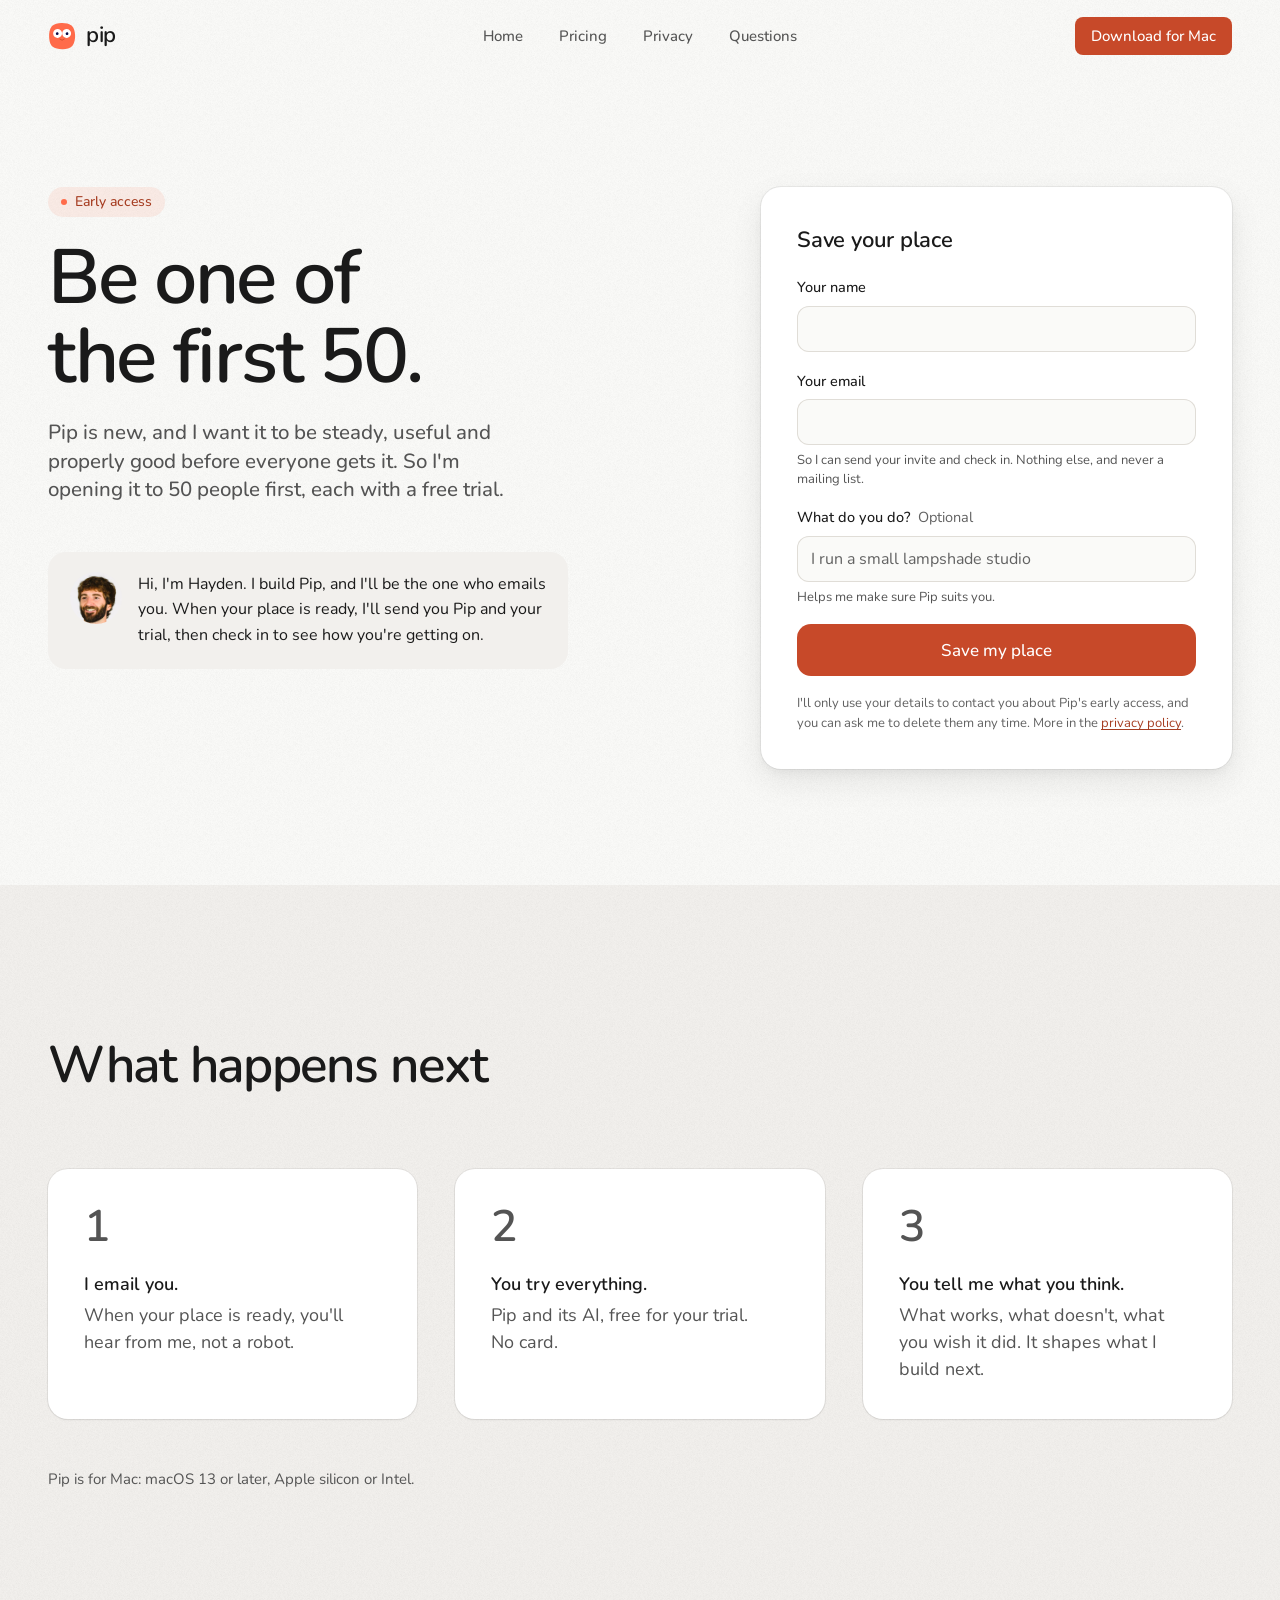
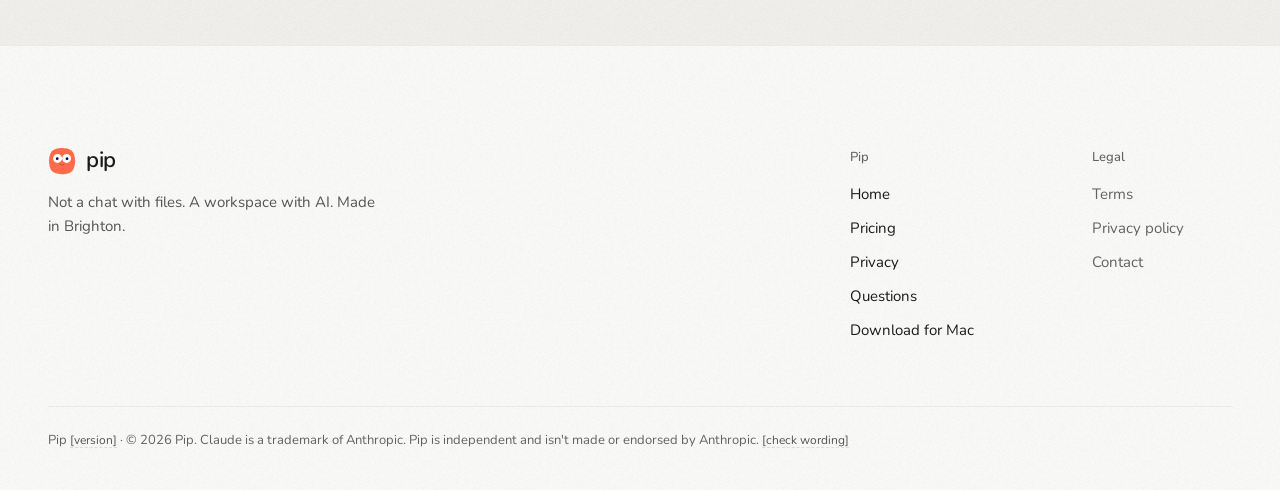
==== download.html @ fc8d70ad "feat(site): a playground to open Pip, real support, the first 50, livelier privacy - Hero: no orange" ====
<!doctype html>
<html lang="en-GB">
<head>
<meta charset="utf-8">
<meta name="viewport" content="width=device-width, initial-scale=1, viewport-fit=cover">
<script>document.documentElement.classList.add("js");setTimeout(function(){if(!window.PIP_READY)document.documentElement.classList.add("no-reveal")},3000);</script>
<title>Be one of Pip's first 50 · Pip</title>
<meta name="description" content="Pip is opening to its first 50 people, each with a free trial. Save your place, and Hayden will email you when it's ready.">
<link rel="canonical" href="https://hellopip.co.uk/download.html">
<link rel="preload" href="assets/fonts/nunito-latin-wght-normal.woff2" as="font" type="font/woff2" crossorigin>
<link rel="stylesheet" href="css/site.css">
<script src="js/site.js" defer></script>

<link rel="icon" type="image/svg+xml" href="assets/favicon.svg">
<link rel="icon" type="image/png" sizes="32x32" href="assets/favicon-32.png">
<link rel="icon" type="image/png" sizes="16x16" href="assets/favicon-16.png">
<link rel="apple-touch-icon" sizes="180x180" href="assets/apple-touch-icon.png">
<link rel="manifest" href="site.webmanifest">
<meta name="color-scheme" content="light dark">
<meta name="theme-color" content="#FAFAF8" media="(prefers-color-scheme: light)">
<meta name="theme-color" content="#1C1B1A" media="(prefers-color-scheme: dark)">

<meta property="og:type" content="website">
<meta property="og:site_name" content="Pip">
<meta property="og:locale" content="en_GB">
<meta property="og:title" content="Be one of Pip's first 50">
<meta property="og:description" content="Pip is opening to its first 50 people, each with a free trial. Save your place, and Hayden will email you when it's ready.">
<meta property="og:url" content="https://hellopip.co.uk/download.html">
<meta property="og:image" content="https://hellopip.co.uk/assets/og-card.png">
<meta property="og:image:width" content="1200">
<meta property="og:image:height" content="630">
<meta property="og:image:alt" content="Pip, a workspace with AI for your Mac">
<meta name="twitter:card" content="summary_large_image">
<meta name="twitter:title" content="Be one of Pip's first 50">
<meta name="twitter:description" content="Pip is opening to its first 50 people, each with a free trial. Save your place, and Hayden will email you when it's ready.">
<meta name="twitter:image" content="https://hellopip.co.uk/assets/og-card.png">
</head>
<body data-page="download">
<a class="skip-link" href="#main">Skip to content</a>
<svg class="sprite" width="0" height="0" aria-hidden="true" focusable="false" style="position:absolute;width:0;height:0;overflow:hidden">
  <!-- Pip, canonical idle (assets/pip/pip-idle.svg). The mouth stroke reads --mw so small faces never draw it under 1px. -->
  <symbol id="pip-face" viewBox="160 160 700 700">
    <path fill="#FF6B4A" d="M490.829 183.72C574.143 179.943 691.914 193.472 755.609 252.712C816.228 309.091 834.641 412.785 837.227 492.372C840.06 579.575 826.531 690.324 767.668 759.495C712.118 823.719 615.411 835.955 535.504 839.929C453.479 843.655 334.098 831.835 270.921 774.035C260.482 764.485 250.562 753.362 242.56 741.694C204.804 686.645 191.021 607.668 188.058 542.273C184.029 453.348 196.045 331.642 259.05 262.88C316.3 200.397 410.599 187.29 490.829 183.72Z"/>
    <path fill="#FFFFFF" d="M390.446 334.902C452.032 329.947 505.934 375.948 510.722 437.546C515.51 499.145 469.365 552.922 407.754 557.545C346.377 562.149 292.848 516.218 288.078 454.853C283.308 393.489 329.095 339.837 390.446 334.902Z"/>
    <path fill="#090A49" transform="translate(10 32)" d="M375.012 386.136C393.249 382.926 410.641 395.092 413.879 413.324C417.117 431.556 404.978 448.967 386.751 452.233C368.484 455.506 351.027 443.335 347.782 425.063C344.537 406.791 356.735 389.353 375.012 386.136Z"/>
    <path fill="#FFFFFF" d="M617.132 335.202C678.45 330.201 732.211 375.857 737.21 437.175C742.208 498.493 696.551 552.253 635.232 557.249C573.917 562.245 520.161 516.591 515.163 455.276C510.164 393.961 555.817 340.203 617.132 335.202Z"/>
    <path fill="#090A49" transform="translate(36 32)" d="M598.815 386.662C617.308 385.942 632.907 400.301 633.718 418.791C634.528 437.28 620.246 452.95 601.76 453.851C583.146 454.758 567.344 440.354 566.528 421.736C565.712 403.118 580.193 387.387 598.815 386.662Z"/>
    <path fill="none" stroke="#D4502E" stroke-linecap="round" style="stroke-width:var(--mw,20)" d="M457 590 Q512 645 567 590"/>
  </symbol>
  <!-- Pip, thinking (assets/pip/pip-thinking.svg): "something's coming" -->
  <symbol id="pip-think" viewBox="160 160 700 700">
    <path fill="#FF6B4A" d="M490.829 183.72C574.143 179.943 691.914 193.472 755.609 252.712C816.228 309.091 834.641 412.785 837.227 492.372C840.06 579.575 826.531 690.324 767.668 759.495C712.118 823.719 615.411 835.955 535.504 839.929C453.479 843.655 334.098 831.835 270.921 774.035C260.482 764.485 250.562 753.362 242.56 741.694C204.804 686.645 191.021 607.668 188.058 542.273C184.029 453.348 196.045 331.642 259.05 262.88C316.3 200.397 410.599 187.29 490.829 183.72Z"/>
    <path fill="#FFFFFF" d="M390.446 334.902C452.032 329.947 505.934 375.948 510.722 437.546C515.51 499.145 469.365 552.922 407.754 557.545C346.377 562.149 292.848 516.218 288.078 454.853C283.308 393.489 329.095 339.837 390.446 334.902Z"/>
    <path fill="#090A49" transform="translate(10 -30)" d="M375.012 386.136C393.249 382.926 410.641 395.092 413.879 413.324C417.117 431.556 404.978 448.967 386.751 452.233C368.484 455.506 351.027 443.335 347.782 425.063C344.537 406.791 356.735 389.353 375.012 386.136Z"/>
    <path fill="#FFFFFF" d="M617.132 335.202C678.45 330.201 732.211 375.857 737.21 437.175C742.208 498.493 696.551 552.253 635.232 557.249C573.917 562.245 520.161 516.591 515.163 455.276C510.164 393.961 555.817 340.203 617.132 335.202Z"/>
    <path fill="#090A49" transform="translate(36 -30)" d="M598.815 386.662C617.308 385.942 632.907 400.301 633.718 418.791C634.528 437.28 620.246 452.95 601.76 453.851C583.146 454.758 567.344 440.354 566.528 421.736C565.712 403.118 580.193 387.387 598.815 386.662Z"/>
    <path fill="none" stroke="#D4502E" stroke-linecap="round" style="stroke-width:var(--mw,20)" d="M457 598 Q512 612 567 598"/>
  </symbol>

  <!-- Lucide 1.40 (outlined, 24 grid). Stroke and size come from .i classes. -->
  <symbol id="i-image" viewBox="0 0 24 24"><rect width="18" height="18" x="3" y="3" rx="2" ry="2"/><circle cx="9" cy="9" r="2"/><path d="m21 15-3.086-3.086a2 2 0 0 0-2.828 0L6 21"/></symbol>
  <symbol id="i-menu" viewBox="0 0 24 24"><path d="M4 12h16"/><path d="M4 18h16"/><path d="M4 6h16"/></symbol>
  <symbol id="i-x" viewBox="0 0 24 24"><path d="M18 6 6 18"/><path d="m6 6 12 12"/></symbol>
  <symbol id="i-folder" viewBox="0 0 24 24"><path d="M20 20a2 2 0 0 0 2-2V8a2 2 0 0 0-2-2h-7.9a2 2 0 0 1-1.69-.9L9.6 3.9A2 2 0 0 0 7.93 3H4a2 2 0 0 0-2 2v13a2 2 0 0 0 2 2Z"/></symbol>
  <symbol id="i-file-text" viewBox="0 0 24 24"><path d="M15 2H6a2 2 0 0 0-2 2v16a2 2 0 0 0 2 2h12a2 2 0 0 0 2-2V7Z"/><path d="M14 2v4a2 2 0 0 0 2 2h4"/><path d="M10 9H8"/><path d="M16 13H8"/><path d="M16 17H8"/></symbol>
  <symbol id="i-table" viewBox="0 0 24 24"><path d="M12 3v18"/><rect width="18" height="18" x="3" y="3" rx="2"/><path d="M3 9h18"/><path d="M3 15h18"/></symbol>
  <symbol id="i-shapes" viewBox="0 0 24 24"><path d="M8.3 10a.7.7 0 0 1-.626-1.079L11.4 3a.7.7 0 0 1 1.198-.043L16.3 8.9a.7.7 0 0 1-.572 1.1Z"/><rect x="3" y="14" width="7" height="7" rx="1"/><circle cx="17.5" cy="17.5" r="3.5"/></symbol>
  <symbol id="i-presentation" viewBox="0 0 24 24"><path d="M2 3h20"/><path d="M21 3v11a2 2 0 0 1-2 2H5a2 2 0 0 1-2-2V3"/><path d="m7 21 5-5 5 5"/></symbol>
  <symbol id="i-dashboard" viewBox="0 0 24 24"><rect width="7" height="9" x="3" y="3" rx="1"/><rect width="7" height="5" x="14" y="3" rx="1"/><rect width="7" height="9" x="14" y="12" rx="1"/><rect width="7" height="5" x="3" y="16" rx="1"/></symbol>
  <symbol id="i-chevron-down" viewBox="0 0 24 24"><path d="m6 9 6 6 6-6"/></symbol>
  <symbol id="i-chevron-right" viewBox="0 0 24 24"><path d="m9 18 6-6-6-6"/></symbol>
  <symbol id="i-search" viewBox="0 0 24 24"><circle cx="11" cy="11" r="8"/><path d="m21 21-4.3-4.3"/></symbol>
  <symbol id="i-message" viewBox="0 0 24 24"><path d="M21 15a2 2 0 0 1-2 2H7l-4 4V5a2 2 0 0 1 2-2h14a2 2 0 0 1 2 2z"/></symbol>
  <symbol id="i-arrow-up" viewBox="0 0 24 24"><path d="m5 12 7-7 7 7"/><path d="M12 19V5"/></symbol>
  <symbol id="i-arrow-right" viewBox="0 0 24 24"><path d="M5 12h14"/><path d="m12 5 7 7-7 7"/></symbol>
  <symbol id="i-check" viewBox="0 0 24 24"><path d="M20 6 9 17l-5-5"/></symbol>
  <symbol id="i-rotate" viewBox="0 0 24 24"><path d="M3 12a9 9 0 1 0 9-9 9.75 9.75 0 0 0-6.74 2.74L3 8"/><path d="M3 3v5h5"/></symbol>
  <symbol id="i-hard-drive" viewBox="0 0 24 24"><path d="M22 12H2"/><path d="M5.45 5.11 2 12v6a2 2 0 0 0 2 2h16a2 2 0 0 0 2-2v-6l-3.45-6.89A2 2 0 0 0 16.76 4H7.24a2 2 0 0 0-1.79 1.11z"/><path d="M6 16h.01"/><path d="M10 16h.01"/></symbol>
  <symbol id="i-globe" viewBox="0 0 24 24"><circle cx="12" cy="12" r="10"/><path d="M12 2a14.5 14.5 0 0 0 0 20 14.5 14.5 0 0 0 0-20"/><path d="M2 12h20"/></symbol>
  <symbol id="i-eye-off" viewBox="0 0 24 24"><path d="M10.733 5.076a10.744 10.744 0 0 1 11.205 6.575 1 1 0 0 1 0 .696 10.747 10.747 0 0 1-1.444 2.49"/><path d="M14.084 14.158a3 3 0 0 1-4.242-4.242"/><path d="M17.479 17.499a10.75 10.75 0 0 1-15.417-5.151 1 1 0 0 1 0-.696 10.75 10.75 0 0 1 4.446-5.143"/><path d="m2 2 20 20"/></symbol>
  <symbol id="i-folder-lock" viewBox="0 0 24 24"><rect width="8" height="5" x="14" y="17" rx="1"/><path d="M10 20H4a2 2 0 0 1-2-2V5a2 2 0 0 1 2-2h3.9a2 2 0 0 1 1.69.9l.81 1.2a2 2 0 0 0 1.67.9H20a2 2 0 0 1 2 2v2.5"/><path d="M20 17v-2a2 2 0 1 0-4 0v2"/></symbol>
  <symbol id="i-map-pin" viewBox="0 0 24 24"><path d="M20 10c0 4.993-5.539 10.193-7.399 11.799a1 1 0 0 1-1.202 0C9.539 20.193 4 14.993 4 10a8 8 0 0 1 16 0"/><circle cx="12" cy="10" r="3"/></symbol>
  <symbol id="i-ban" viewBox="0 0 24 24"><circle cx="12" cy="12" r="10"/><path d="m4.9 4.9 14.2 14.2"/></symbol>
  <symbol id="i-shield-check" viewBox="0 0 24 24"><path d="M20 13c0 5-3.5 7.5-7.66 8.95a1 1 0 0 1-.67-.01C7.5 20.5 4 18 4 13V6a1 1 0 0 1 1-1c2 0 4.5-1.2 6.24-2.72a1.17 1.17 0 0 1 1.52 0C14.51 3.81 17 5 19 5a1 1 0 0 1 1 1z"/><path d="m9 12 2 2 4-4"/></symbol>
  <symbol id="i-sun" viewBox="0 0 24 24"><circle cx="12" cy="12" r="4"/><path d="M12 2v2"/><path d="M12 20v2"/><path d="m4.93 4.93 1.41 1.41"/><path d="m17.66 17.66 1.41 1.41"/><path d="M2 12h2"/><path d="M20 12h2"/><path d="m6.34 17.66-1.41 1.41"/><path d="m19.07 4.93-1.41 1.41"/></symbol>
  <symbol id="i-crop" viewBox="0 0 24 24"><path d="M6 2v14a2 2 0 0 0 2 2h14"/><path d="M18 22V8a2 2 0 0 0-2-2H2"/></symbol>
  <symbol id="i-eraser" viewBox="0 0 24 24"><path d="m7 21-4.3-4.3c-1-1-1-2.5 0-3.4l9.6-9.6c1-1 2.5-1 3.4 0l5.6 5.6c1 1 1 2.5 0 3.4L13 21"/><path d="M22 21H7"/><path d="m5 11 9 9"/></symbol>
  <symbol id="i-undo" viewBox="0 0 24 24"><path d="M9 14 4 9l5-5"/><path d="M4 9h10.5a5.5 5.5 0 0 1 5.5 5.5a5.5 5.5 0 0 1-5.5 5.5H11"/></symbol>
  <symbol id="i-download" viewBox="0 0 24 24"><path d="M12 15V3"/><path d="M21 15v4a2 2 0 0 1-2 2H5a2 2 0 0 1-2-2v-4"/><path d="m7 10 5 5 5-5"/></symbol>
  <symbol id="i-settings" viewBox="0 0 24 24"><path d="M12.22 2h-.44a2 2 0 0 0-2 2v.18a2 2 0 0 1-1 1.73l-.43.25a2 2 0 0 1-2 0l-.15-.08a2 2 0 0 0-2.73.73l-.22.38a2 2 0 0 0 .73 2.73l.15.1a2 2 0 0 1 1 1.72v.51a2 2 0 0 1-1 1.74l-.15.09a2 2 0 0 0-.73 2.73l.22.38a2 2 0 0 0 2.73.73l.15-.08a2 2 0 0 1 2 0l.43.25a2 2 0 0 1 1 1.73V20a2 2 0 0 0 2 2h.44a2 2 0 0 0 2-2v-.18a2 2 0 0 1 1-1.73l.43-.25a2 2 0 0 1 2 0l.15.08a2 2 0 0 0 2.73-.73l.22-.39a2 2 0 0 0-.73-2.73l-.15-.08a2 2 0 0 1-1-1.74v-.5a2 2 0 0 1 1-1.74l.15-.09a2 2 0 0 0 .73-2.73l-.22-.38a2 2 0 0 0-2.73-.73l-.15.08a2 2 0 0 1-2 0l-.43-.25a2 2 0 0 1-1-1.73V4a2 2 0 0 0-2-2z"/><circle cx="12" cy="12" r="3"/></symbol>

  <!-- Fabric swatches for the canvas job: patterns in the system's own colours, not photos -->
  <defs>
    <pattern id="pt-leaf" width="14" height="14" patternUnits="userSpaceOnUse"><rect width="14" height="14" fill="#7A9278"/><path d="M3 11c1.6-4.6 5.4-6.6 8-7.2-.8 3.2-3.2 6.4-8 7.2z" fill="#9AB398"/></pattern>
    <pattern id="pt-dots" width="9" height="9" patternUnits="userSpaceOnUse"><rect width="9" height="9" fill="#E8E5E0"/><circle cx="4.5" cy="4.5" r="1.5" fill="#090A49" fill-opacity=".55"/></pattern>
    <pattern id="pt-stripe" width="10" height="10" patternUnits="userSpaceOnUse" patternTransform="rotate(90)"><rect width="10" height="10" fill="#F2F0ED"/><rect width="4" height="10" fill="#B07C18" fill-opacity=".55"/></pattern>
  </defs>
</svg>
<header class="site-header" data-header>
  <div class="container header-row">
    <a class="brand" href="index.html" aria-label="Pip, home"><svg class="pf pf-28" aria-hidden="true" focusable="false"><use href="#pip-face"/></svg><span class="brand-word">pip</span></a>
    <nav class="nav" aria-label="Main">
      <a href="index.html" data-nav="index">Home</a>
      <a href="pricing.html" data-nav="pricing">Pricing</a>
      <a href="privacy.html" data-nav="privacy">Privacy</a>
      <a href="questions.html" data-nav="questions">Questions</a>
    </nav>
    <div class="header-end">
      <a class="btn btn--primary btn--sm" href="download.html?start=1" data-nav="download" aria-current="page"><span>Download<span class="hide-sm"> for Mac</span></span></a>
      <button class="menu-btn" type="button" aria-expanded="false" aria-controls="site-menu" aria-label="Menu" data-menu-btn>
        <svg class="i i-20 i-open" aria-hidden="true" focusable="false"><use href="#i-menu"/></svg>
        <svg class="i i-20 i-close" aria-hidden="true" focusable="false"><use href="#i-x"/></svg>
      </button>
    </div>
  </div>
  <nav class="sheet" id="site-menu" aria-label="Menu" data-sheet hidden>
    <a href="index.html" data-nav="index">Home <svg class="i i-20" aria-hidden="true" focusable="false"><use href="#i-chevron-right"/></svg></a>
    <a href="pricing.html" data-nav="pricing">Pricing <svg class="i i-20" aria-hidden="true" focusable="false"><use href="#i-chevron-right"/></svg></a>
    <a href="privacy.html" data-nav="privacy">Privacy <svg class="i i-20" aria-hidden="true" focusable="false"><use href="#i-chevron-right"/></svg></a>
    <a href="questions.html" data-nav="questions">Questions <svg class="i i-20" aria-hidden="true" focusable="false"><use href="#i-chevron-right"/></svg></a>
  </nav>
</header>
<main id="main">

<!-- ═══ The first 50 ═══════════════════════════════════════════════════════ -->
<section class="section page-top join-top" aria-labelledby="join-h">
  <div class="container grid12 join-grid">
    <div class="join-intro">
      <div class="page-hero">
        <p class="join-kicker">Early access</p>
        <h1 class="h1" id="join-h">Be one of the first 50.</h1>
        <p class="lead">Pip is new, and I want it to be steady, useful and properly good before everyone gets it. So I'm opening it to 50 people first, each with a free trial.</p>
      </div>
      <figure class="join-note">
        <img class="join-face" src="assets/img/hayden-face.jpg" width="240" height="240" alt="Hayden" decoding="async">
        <blockquote>
          <p>Hi, I'm Hayden. I build Pip, and I'll be the one who emails you. When your place is ready, I'll send you Pip and your trial, then check in to see how you're getting on.</p>
        </blockquote>
      </figure>
    </div>
    <div class="join-card" data-signup>
      <form class="join-form" data-signup-form data-endpoint="https://lctzxriuwckajvpaqfyt.supabase.co/rest/v1/waitlist" data-key="sb_publishable_SS6zlj3qIMi6wj2zP-7d6w_b889_65v" novalidate>
        <h2 class="join-h">Save your place</h2>
        <div class="field">
          <label for="join-name">Your name</label>
          <input id="join-name" name="name" type="text" autocomplete="name" maxlength="120" required>
        </div>
        <div class="field">
          <label for="join-email">Your email</label>
          <input id="join-email" name="email" type="email" autocomplete="email" maxlength="254" required aria-describedby="join-email-why">
          <p class="field-hint" id="join-email-why">So I can send your invite and check in. Nothing else, and never a mailing list.</p>
        </div>
        <div class="field">
          <label for="join-about">What do you do? <span class="field-opt">Optional</span></label>
          <input id="join-about" name="about" type="text" maxlength="300" placeholder="I run a small lampshade studio" aria-describedby="join-about-why">
          <p class="field-hint" id="join-about-why">Helps me make sure Pip suits you.</p>
        </div>
        <div class="field-trap" aria-hidden="true"><label for="join-site">Leave this empty</label><input id="join-site" name="website" type="text" tabindex="-1" autocomplete="off"></div>
        <p class="join-error" data-signup-error role="alert" hidden></p>
        <button type="submit" class="btn btn--primary join-btn" data-signup-btn>Save my place</button>
        <p class="join-small">I'll only use your details to contact you about Pip's early access, and you can ask me to delete them any time. More in the <a href="privacy-policy.html">privacy policy</a>.</p>
      </form>
      <div class="join-done" data-signup-done hidden tabindex="-1">
        <span class="join-done-face"><svg class="pf pf-48" aria-hidden="true" focusable="false"><use href="#pip-face"/></svg></span>
        <h2 class="join-h" data-signup-thanks>Thanks. You're on the list.</h2>
        <p data-signup-next>I'll email you when your place is ready. Keep an eye out for an email from Hayden at Pip.</p>
        <p class="join-small">Pip runs on Macs with macOS 13 or later, Apple silicon or Intel.</p>
      </div>
    </div>
  </div>
</section>

<!-- ═══ What happens next ══════════════════════════════════════════════════ -->
<section class="section band" aria-labelledby="next-h">
  <div class="container">
    <div class="sec-head" data-reveal>
      <h2 class="h2" id="next-h">What happens next</h2>
    </div>
    <ol class="steps stack-gap" data-reveal>
      <li class="card step"><span class="step-n tnum" aria-hidden="true">1</span><p><b>I email you.</b> When your place is ready, you'll hear from me, not a robot.</p></li>
      <li class="card step"><span class="step-n tnum" aria-hidden="true">2</span><p><b>You try everything.</b> Pip and its AI, free for your trial. No card.</p></li>
      <li class="card step"><span class="step-n tnum" aria-hidden="true">3</span><p><b>You tell me what you think.</b> What works, what doesn't, what you wish it did. It shapes what I build next.</p></li>
    </ol>
    <p class="join-mac" data-reveal>Pip is for Mac: macOS 13 or later, Apple silicon or Intel.</p>
  </div>
</section>
</main>
<footer class="site-footer">
  <div class="container footer-grid">
    <div class="footer-about">
      <a class="brand" href="index.html" aria-label="Pip, home"><svg class="pf pf-28" aria-hidden="true" focusable="false"><use href="#pip-face"/></svg><span class="brand-word">pip</span></a>
      <p>Not a chat with files. A workspace with AI. Made in Brighton.</p>
    </div>
    <nav class="footer-col" aria-labelledby="footer-pip">
      <h2 id="footer-pip">Pip</h2>
      <a href="index.html">Home</a>
      <a href="pricing.html">Pricing</a>
      <a href="privacy.html">Privacy</a>
      <a href="questions.html">Questions</a>
      <a href="download.html?start=1">Download for Mac</a>
    </nav>
    <div class="footer-col">
      <h2>Legal</h2>
      <span>Terms</span>
      <span>Privacy policy</span>
      <span>Contact</span>
    </div>
    <p class="footer-small">Pip <span class="rm">[version]</span> · © <span data-date="year">2026</span> Pip. Claude is a trademark of Anthropic. Pip is independent and isn't made or endorsed by Anthropic. <span class="rm">[check wording]</span></p>
  </div>
</footer>
</body>
</html>
---- css/site.css ----
/* ==========================================================================
   Pip website · css/site.css
   One stylesheet, in this order:
     1. Fonts          Nunito, self-hosted (OFL), with a metric-matched fallback
     2. Tokens         the design system's tokens, verbatim from the kit
     3. Extensions     the website's own scale, layout and motion numbers
     4. Base           element defaults
     5. Layout         container, sections, bands, grids
     6. Components     buttons, header, footer, mascot, icons, windows, photo slots
     7. Vignettes      the product moments drawn inside windows
     8. Home           hero, play, why, kept, close
     9. Pages          pricing, privacy, questions, download
    10. Motion         intro, reveal, vignette states, reduced motion
   ========================================================================== */

/* ── 1. Fonts ──────────────────────────────────────────────────────────────
   Nunito is a variable font (wght 200 to 1000). The site draws 400, 500 and
   600 only. The fallback face is Arial resized to Nunito's metrics, so the
   swap does not move the page. */

@font-face {
  font-family: "Nunito";
  src: url("../assets/fonts/nunito-latin-wght-normal.woff2") format("woff2");
  font-weight: 200 1000;
  font-style: normal;
  font-display: swap;
}

@font-face {
  font-family: "Nunito";
  src: url("../assets/fonts/nunito-latin-wght-italic.woff2") format("woff2");
  font-weight: 200 1000;
  font-style: italic;
  font-display: swap;
}

@font-face {
  font-family: "Nunito Fallback";
  src: local("Arial"), local("ArialMT"), local("Helvetica Neue");
  size-adjust: 102%;
  ascent-override: 99.1%;
  descent-override: 34.6%;
  line-gap-override: 0%;
}

/* ──────────────────────────────────────────────────────────────────────────
   Pip · website tokens
   Extracted 2026-10-13 from desktop/src/styles/globals.css (the source of truth),
   DESIGN_SYSTEM.md and desktop/src/design-system/. Names are the app's own, so
   a snippet copied between the product and the site keeps working. Values are
   exact; nothing here is invented unless it sits under "WEBSITE EXTENSIONS".

   Light is bare :root. Dark is @media (prefers-color-scheme: dark), guarded so
   an explicit data-theme="light" wins; data-theme="dark" forces dark. This is
   the app's own pattern. Only the tokens that CHANGE in dark are repeated.

   Contrast (WCAG 2.1, measured from these values):
     light  --text-primary 16.65:1 on canvas, 12.84 worst surface
            --text-secondary 7.25 / 5.59 · --text-muted 5.84 / 4.50
            --text-accent 6.07 / 4.68 · white on --accent-strong 4.76
     dark   --text-primary 13.69 / 9.32 · --text-secondary 8.29 / 5.65
            --text-muted 6.66 / 4.53 · --text-accent 6.91 / 4.71
   Brand coral #FF6B4A is NOT a text colour and not a white-text fill (2.82:1).
   ────────────────────────────────────────────────────────────────────────── */

:root {
  color-scheme: light;

  /* ── Brand colours: the same hex in both themes ───────────────────────── */
  --coral: #FF6B4A;          /* Pip's body. Decorative fill, border, dot, wash. Never text. */
  --coral-dark: #D4502E;     /* The mouth. 4.21:1 with white: misses AA, not a button fill. */
  --coral-hover: #E85A3A;    /* Decorative hover only. 3.53:1 with white. */
  --navy: #090A49;           /* Pupils; the one high-emphasis dark. 17.45:1 on canvas, 6.47:1 on coral. */
  --sage: #7A9278;           /* Data and calm secondary. */
  --sage-dark: #5C7459;      /* 5.13:1 with white. */

  /* ── Surfaces (warm; no clinical white, no cold grey) ─────────────────── */
  --bg-primary: #FAFAF8;     /* Canvas. The page background, never pure white. */
  --bg-secondary: #F2F0ED;   /* Stone: panels, sidebars, secondary surfaces. */
  --bg-tertiary: #E8E5E0;    /* Sand: inputs, tracks, recessed. */
  --bg-hover: #EDEAE5;       /* Pebble: hover wash. */
  --bg-active: #E0DDD7;      /* Clay: active, the darkest surface (text-muted's worst case). */
  --surface-user: #EAE6DE;   /* The user's chat bubble. */
  --surface-pip: #FFFFFF;    /* A raised card, Pip's chat bubble. */
  --surface-tool: #F2F0ED;

  /* ── Text ─────────────────────────────────────────────────────────────── */
  --text-primary: #1A1A1A;
  --text-secondary: #545454;
  --text-muted: #626262;     /* Meta, timestamps. Exactly 4.50:1 on --bg-active. Do not go lighter. */
  --text-on-dark: #FFFFFF;   /* Only on --accent-strong, --navy or --sage-dark fills. */
  --text-accent: #A63D22;    /* Accent-coloured words: links, emphasis. Clears 4.5:1 on every surface. */

  /* ── Accent family ────────────────────────────────────────────────────── */
  --accent: var(--coral);                 /* A mark or fill. Dark theme: #FF7F5C. */
  --accent-strong: #C74929;               /* Primary button fill. Same in both themes. White on it: 4.76:1. */
  --accent-strong-hover: #B84426;         /* Primary button hover. White on it: 5.39:1. */
  --focus-ring: var(--accent-strong);     /* :focus-visible outline. Dark theme: #FF7F5C. */
  --accent-soft: rgba(255, 107, 74, 0.10);        /* Wash behind a chosen thing, pills, tags. */
  --accent-soft-strong: rgba(255, 107, 74, 0.18);
  --accent-hover: var(--coral-hover);
  --accent-dim: rgba(255, 107, 74, 0.15);
  --accent-glow: rgba(255, 107, 74, 0.12);
  --accent-ring: 0 0 0 3px var(--accent-soft);    /* Input focus: a soft wash, not a hard line. A box-shadow value. */
  --accent-mark: var(--coral-dark);               /* A coral graphic that must be seen on its own (4.03:1 on canvas). */

  /* Claude as an actor: a warm terracotta, never a blue. */
  --accent-claude: #AD5A39;
  --accent-claude-soft: rgba(173, 90, 57, 0.12);
  --accent-claude-text: #8F4A2E;

  /* ── Edges: shadow or a change of ground first, a border last ────────── */
  --border: #E0DDD7;
  --border-light: #EDEAE5;

  /* ── Semantic ─────────────────────────────────────────────────────────── */
  --success: #34C759;        /* Signal colours: same in both themes. Not text. */
  --warning: #F5A623;
  --error: #FF3B30;
  --success-soft: rgba(52, 199, 89, 0.04);
  --warning-soft: rgba(245, 166, 35, 0.12);
  --warning-dim: rgba(245, 166, 35, 0.34);
  --warning-text: #8A5300;   /* The ink for words on a warning wash. */
  --error-soft: rgba(255, 59, 48, 0.10);
  --error-dim: rgba(255, 59, 48, 0.30);
  --error-text: #A3201A;     /* Never --error as text. */
  --scrim: rgba(0, 0, 0, 0.32);
  --scrim-deep: rgba(0, 0, 0, 0.86);

  /* ── Data (charts, diagrams): sage is the data, coral is the one finding ─ */
  --chart-sage: #748D72;
  --chart-amber: #B07C18;
  --chart-navy: var(--navy);
  --chart-sage-dark: var(--sage-dark);
  --chart-sage-tint: #9AB398;
  --chart-coral-tint: #FF8F75;
  --chart-coral-dark: var(--coral-dark);
  --chart-neutral: var(--bg-active);
  --chart-coral: var(--coral-hover);   /* The finding. Spend it once per chart. */

  /* ── Tooltip chip ─────────────────────────────────────────────────────── */
  --tooltip-bg: #2B2723;
  --tooltip-fg: #FFFFFF;

  /* ── Type ─────────────────────────────────────────────────────────────── */
  /* Nunito (the app calls it "Pip Rounded"). Load it from Google Fonts with
       https://fonts.googleapis.com/css2?family=Nunito:wght@400;500;600&display=swap
     or self-host assets/fonts/ (OFL). Greek/CJK/Arabic fall through to system-ui. */
  --font-sans: "Nunito", "Pip Rounded", system-ui, sans-serif;
  --font-mono: Menlo, monospace;   /* Code and tool calls only. Never labels or counts. */

  --text-xs: 11px;      /* 400 / 1.4: timestamps, meta */
  --text-sm: 13px;      /* 400 / 1.45: secondary UI text, labels */
  --text-base: 15px;    /* 400 / 1.5: body. 15, not 14. */
  --text-lg: 17px;      /* 500 / 1.4: lead line, subheading */
  --text-xl: 22px;      /* 500 / 1.3: section header */
  --text-2xl: 28px;     /* 600 / 1.25: page title */
  --text-3xl: 36px;     /* 600 / 1.2: the largest type in the system */
  --text-figure: 24px;  /* 600 / 1: the one big number, tabular */

  --weight-regular: 400;     /* prose */
  --weight-medium: 500;      /* the label a control wears */
  --weight-semibold: 600;    /* titles, the chosen item. Nothing in Pip draws 700. */

  --leading-none: 1;
  --leading-tight: 1.25;     /* titles, headings */
  --leading-normal: 1.4;     /* names, labels, helper lines */
  --leading-relaxed: 1.5;    /* prose; what <body> declares */

  --tracking-tight: -0.02em; /* large display type and figures only */
  --underline-offset: 2px;   /* every link's underline */

  /* ── Spacing ──────────────────────────────────────────────────────────── */
  --space-2xs: 2px;     /* fine tier */
  --space-xs: 4px;
  --space-sm: 8px;
  --space-sm-md: 10px;  /* fine tier */
  --space-md: 12px;
  --space-lg: 16px;
  --space-xl: 24px;
  --space-2xl: 36px;
  --space-3xl: 48px;

  /* ── Shape ────────────────────────────────────────────────────────────── */
  --radius-xs: 6px;     /* fine tier: swatches, tiny badges */
  --radius-sm: 8px;     /* buttons, tags, inputs */
  --radius-md: 14px;    /* cards, panels */
  --radius-lg: 20px;    /* chat bubbles, modals, feature cards */
  --radius-xl: 28px;    /* hero elements, large feature cards */
  --radius-full: 9999px;/* pills, avatars, dots */

  --min-target: 28px;   /* the system's fixed hit-target floor */
  --control-h: 32px;    /* the height of a field-sized control */

  /* ── Shadows (light: warm, faint) ─────────────────────────────────────── */
  --shadow-sm: 0 1px 3px rgba(0,0,0,0.04), 0 1px 2px rgba(0,0,0,0.03);
  --shadow-md: 0 4px 12px rgba(0,0,0,0.06), 0 1px 3px rgba(0,0,0,0.04);
  --shadow-lg: 0 12px 32px rgba(0,0,0,0.08), 0 4px 8px rgba(0,0,0,0.04);
  --shadow-bubble: 0 1px 4px rgba(0,0,0,0.06);

  /* ── Motion: four durations, three curves, three distances ────────────── */
  --dur-instant: 100ms;  /* hover colour, a press, a thing leaving */
  --dur-quick: 150ms;    /* a thing arriving; a value changing in place */
  --dur-settle: 220ms;   /* a panel or menu opening; the space closing behind a removal */
  --dur-slow: 320ms;     /* the one long move: a panel docking. Nothing runs longer. */

  --ease-out: cubic-bezier(0.2, 0.8, 0.2, 1);       /* almost everything */
  --ease-in-out: cubic-bezier(0.4, 0, 0.2, 1);      /* loops only */
  --ease-spring: cubic-bezier(0.34, 1.3, 0.64, 1);  /* the mascot only; never on UI */

  --rise: 4px;     /* how far a thing travels as it arrives */
  --grow: 0.96;    /* the scale a panel opens from */
  --press: 0.97;   /* the scale a press goes to */

  --transition-fast: var(--dur-instant) var(--ease-out);
  --transition-normal: var(--dur-quick) var(--ease-out);
  --transition-slow: var(--dur-slow) var(--ease-out);

  /* ── The mascot's paint (same hex in both themes, as the design files draw him) ─
     The app paints the body with var(--accent), which lightens to #FF7F5C in
     dark. The design studies use fixed #FF6B4A; this file follows the studies.
     Pupils are navy, eye whites white, mouth Dark Coral. */
  --pip-body: #FF6B4A;
  --pip-eye-white: #FFFFFF;
  --pip-pupil: #090A49;
  --pip-mouth: #D4502E;

  /* ── WEBSITE EXTENSIONS: NOT in the design system, drawn from its design
        files. Treat as proposals; the owner decides. ─────────────────────── */
  --measure: 65ch;           /* "Body copy about 65 characters wide" (the taste, the Design Standard). */
  --page-max: 1100px;        /* the content width the design pages use (1040 to 1240); 1100 in How Pip Designs. */
  --page-pad: var(--space-xl);
  --text-display: clamp(36px, 3vw + 18px, 56px); /* hero only. The system stops at 36. Keep 600, -0.02em, leading 1.1 to 1.25. */
}

/* ── Dark: only what changes ───────────────────────────────────────────────
   The two blocks below are identical. CSS cannot share declarations between a
   media query and an attribute selector, so they are written twice. Keep them
   in step. */

@media (prefers-color-scheme: dark) {
  :root:not([data-theme="light"]) {
    color-scheme: dark;

    --bg-primary: #1C1B1A;      /* warm charcoal, not cold grey */
    --bg-secondary: #242320;
    --bg-tertiary: #2E2D29;
    --bg-hover: #2A2926;
    --bg-active: #34322E;
    --surface-user: #3A3833;    /* the lightest dark surface: the worst case for text */
    --surface-pip: #2E2D29;
    --surface-tool: #2E2D29;

    --text-primary: #E8E5E0;
    --text-secondary: #B4B4B4;
    --text-muted: #A1A1A1;      /* 4.53:1 on --surface-user */
    --text-accent: #FF7F5C;     /* 4.71:1 at worst. White on this fill is 2.49:1: never. */

    --accent: #FF7F5C;
    --accent-soft: rgba(255, 127, 92, 0.12);
    --accent-soft-strong: rgba(255, 127, 92, 0.20);
    --accent-dim: rgba(255, 127, 92, 0.18);
    --accent-glow: rgba(255, 127, 92, 0.15);
    --focus-ring: #FF7F5C;      /* the fill (#C74929) is 2.9:1 on a dark card, so the ring splits from it */
    /* --accent-strong / --accent-strong-hover do NOT change: white on the brick fill stays 4.76:1. */

    --accent-claude: #D98B6C;
    --accent-claude-soft: rgba(217, 139, 108, 0.15);
    --accent-claude-text: #E09779;

    --border: #43413E;
    --border-light: #3C3935;

    --error-soft: rgba(255, 59, 48, 0.16);
    --warning-soft: rgba(245, 166, 35, 0.18);
    --warning-dim: rgba(245, 166, 35, 0.40);
    --warning-text: #F0B95E;
    --error-dim: rgba(255, 59, 48, 0.38);
    --error-text: #FF9A90;

    --chart-sage: var(--sage);
    --chart-amber: #E0AE55;
    --chart-navy: #5578C8;      /* #090A49 nearly vanishes on dark (1.06:1) */
    --chart-sage-dark: #637D60;
    --chart-sage-tint: #AEC3AC;
    --chart-coral-tint: #FFA791;

    --tooltip-bg: #EDEAE5;
    --tooltip-fg: #1C1B1A;

    /* Dark surfaces do not cast visible shadows; these are the app's values. */
    --shadow-sm: 0 1px 3px rgba(0,0,0,0.3);
    --shadow-md: 0 4px 12px rgba(0,0,0,0.35);
    --shadow-lg: 0 12px 32px rgba(0,0,0,0.45);
    --shadow-bubble: 0 1px 4px rgba(0,0,0,0.3);
  }
}

:root[data-theme="dark"] {
  color-scheme: dark;

  --bg-primary: #1C1B1A;
  --bg-secondary: #242320;
  --bg-tertiary: #2E2D29;
  --bg-hover: #2A2926;
  --bg-active: #34322E;
  --surface-user: #3A3833;
  --surface-pip: #2E2D29;
  --surface-tool: #2E2D29;

  --text-primary: #E8E5E0;
  --text-secondary: #B4B4B4;
  --text-muted: #A1A1A1;
  --text-accent: #FF7F5C;

  --accent: #FF7F5C;
  --accent-soft: rgba(255, 127, 92, 0.12);
  --accent-soft-strong: rgba(255, 127, 92, 0.20);
  --accent-dim: rgba(255, 127, 92, 0.18);
  --accent-glow: rgba(255, 127, 92, 0.15);
  --focus-ring: #FF7F5C;

  --accent-claude: #D98B6C;
  --accent-claude-soft: rgba(217, 139, 108, 0.15);
  --accent-claude-text: #E09779;

  --border: #43413E;
  --border-light: #3C3935;

  --error-soft: rgba(255, 59, 48, 0.16);
  --warning-soft: rgba(245, 166, 35, 0.18);
  --warning-dim: rgba(245, 166, 35, 0.40);
  --warning-text: #F0B95E;
  --error-dim: rgba(255, 59, 48, 0.38);
  --error-text: #FF9A90;

  --chart-sage: var(--sage);
  --chart-amber: #E0AE55;
  --chart-navy: #5578C8;
  --chart-sage-dark: #637D60;
  --chart-sage-tint: #AEC3AC;
  --chart-coral-tint: #FFA791;

  --tooltip-bg: #EDEAE5;
  --tooltip-fg: #1C1B1A;

  --shadow-sm: 0 1px 3px rgba(0,0,0,0.3);
  --shadow-md: 0 4px 12px rgba(0,0,0,0.35);
  --shadow-lg: 0 12px 32px rgba(0,0,0,0.45);
  --shadow-bubble: 0 1px 4px rgba(0,0,0,0.3);
}


/* ── 3. Website extensions ─────────────────────────────────────────────────
   Not in the app's design system. The system stops at 36px type and 320ms
   moves; a marketing page needs a larger voice and a slower entrance. Every
   number the site adds lives here, so the departures are in one place. */

:root {
  --font-sans: "Nunito", "Nunito Fallback", "Pip Rounded", system-ui, sans-serif;

  /* Layout */
  --page-max: 1200px;
  --gutter: clamp(20px, 4vw, 48px);
  --section-pad: clamp(96px, 12vw, 168px);
  --header-h: 72px;
  --measure: 60ch;
  --col-gap: clamp(20px, 3vw, 40px);

  /* Type: Nunito 400 / 500 / 600 only, never 700, never uppercase */
  --text-h1: clamp(42px, 6vw, 80px);
  --text-h2: clamp(32px, 4vw, 54px);
  --text-h3: clamp(20px, 1.6vw, 22px);
  --text-lead: clamp(19px, 1.6vw, 23px);
  --text-body: 17px;
  --text-label: 14px;
  --text-quote: clamp(24px, 2.6vw, 34px);
  --tracking-h1: -0.03em;
  --tracking-h2: -0.025em;

  /* Windows (the product vignettes) */
  --win-radius: 18px;
  --win-bar-h: 40px;
  --win-ring: 0 0 0 1px rgba(26, 26, 26, 0.06);
  --win-shadow: var(--shadow-lg), var(--win-ring);

  /* Motion: the system's curves, the website's longer entrances */
  --dur-intro: 700ms;      /* hero lines */
  --dur-window: 900ms;     /* the demo window landing */
  --dur-reveal: 640ms;     /* a section arriving on scroll */
  --stagger-intro: 90ms;
  --stagger-reveal: 70ms;
  --rise-intro: 14px;
  --rise-reveal: 12px;
  --rise-window: 28px;

  /* Texture: a fine paper grain on every ground, and Pip's canvas dots
     behind the hero. Both are barely there; they stop the page reading flat. */
  --grain: url("../assets/img/grain.png");
  --dot: rgba(26, 26, 26, 0.2);
}

@media (max-width: 719px) {
  :root { --header-h: 60px; }
}

@media (prefers-color-scheme: dark) {
  :root:not([data-theme="light"]) {
    --win-ring: 0 0 0 1px var(--border-light);
    --grain: url("../assets/img/grain-dark.png");
    --dot: rgba(232, 229, 224, 0.13);
  }
}
:root[data-theme="dark"] {
  --win-ring: 0 0 0 1px var(--border-light);
  --grain: url("../assets/img/grain-dark.png");
  --dot: rgba(232, 229, 224, 0.13);
}


/* ── 4. Base ─────────────────────────────────────────────────────────────── */

*, *::before, *::after { box-sizing: border-box; }

html {
  -webkit-text-size-adjust: 100%;
  text-size-adjust: 100%;
  scroll-padding-top: calc(var(--header-h) + 24px);
}

@media (prefers-reduced-motion: no-preference) {
  html { scroll-behavior: smooth; }
}

body {
  margin: 0;
  min-height: 100vh;
  font-family: var(--font-sans);
  font-size: var(--text-body);
  font-weight: var(--weight-regular);
  line-height: 1.6;
  color: var(--text-primary);
  background-color: var(--bg-primary);
  background-image: var(--grain);
  background-size: 90px 90px;
  -webkit-font-smoothing: antialiased;
  -moz-osx-font-smoothing: grayscale;
  text-rendering: optimizeLegibility;
  font-kerning: normal;
  overflow-x: clip;
}

h1, h2, h3, h4, p, ul, ol, figure, blockquote, dl, dd { margin: 0; }
ul, ol { padding: 0; }
h1, h2, h3, h4 { font-weight: var(--weight-semibold); text-wrap: balance; }
p, li, dd, blockquote { text-wrap: pretty; }

img, svg { display: block; }
svg { overflow: visible; }
img { max-width: 100%; height: auto; }

button, input { font: inherit; color: inherit; }
button { cursor: default; }

a { color: var(--text-accent); text-decoration-thickness: 1px; text-underline-offset: var(--underline-offset); }
a:hover { text-decoration-thickness: 2px; }

strong, b { font-weight: var(--weight-semibold); }
small { font-size: inherit; }

::selection { background: var(--accent-soft-strong); color: inherit; }

:focus-visible {
  outline: 2px solid var(--focus-ring);
  outline-offset: 2px;
}
:focus:not(:focus-visible) { outline: none; }

[hidden] { display: none !important; }

.sr-only {
  position: absolute !important;
  width: 1px; height: 1px;
  margin: -1px; padding: 0;
  overflow: hidden;
  clip: rect(0 0 0 0);
  white-space: nowrap;
  border: 0;
}

.skip-link {
  position: absolute;
  left: var(--gutter);
  top: 12px;
  z-index: 100;
  padding: 10px 16px;
  border-radius: var(--radius-sm);
  background: var(--surface-pip);
  color: var(--text-primary);
  font-weight: var(--weight-medium);
  text-decoration: none;
  box-shadow: var(--shadow-md);
  transform: translateY(-160%);
}
.skip-link:focus-visible { transform: none; }

/* Numbers in UI read as tabular, in the UI face */
.tnum { font-variant-numeric: tabular-nums; }


/* ── 5. Layout ───────────────────────────────────────────────────────────── */

.container {
  width: min(100% - 2 * var(--gutter), var(--page-max));
  margin-inline: auto;
}
.container--wide { width: min(100% - 2 * var(--gutter), 1320px); }
.container--narrow { width: min(100% - 2 * var(--gutter), 860px); }

.section {
  position: relative;
  padding-block: var(--section-pad);
}
.section[id] { scroll-margin-top: var(--header-h); }

/* Stone bands: two or three a page, never alternating */
.band { background-color: var(--bg-secondary); background-image: var(--grain); background-size: 90px 90px; }

/* The headline block every section opens with: left-aligned, one idea */
.sec-head {
  display: flex;
  flex-direction: column;
  gap: 20px;
  max-width: 660px;
}
.sec-head--wide { max-width: 840px; }
.sec-head--center { margin-inline: auto; align-items: center; text-align: center; }

.h1 {
  font-size: var(--text-h1);
  font-weight: var(--weight-semibold);
  line-height: 1.02;
  letter-spacing: var(--tracking-h1);
  color: var(--text-primary);
}
.h2 {
  font-size: var(--text-h2);
  font-weight: var(--weight-semibold);
  line-height: 1.06;
  letter-spacing: var(--tracking-h2);
  color: var(--text-primary);
}
.h3 {
  font-size: var(--text-h3);
  font-weight: var(--weight-semibold);
  line-height: 1.25;
  letter-spacing: -0.01em;
  color: var(--text-primary);
}
/* The second beat of a two-beat headline */
.beat { color: var(--text-secondary); }
.beat-line { display: block; }

.lead {
  font-size: var(--text-lead);
  font-weight: var(--weight-medium);
  line-height: 1.4;
  color: var(--text-secondary);
  max-width: 46ch;
}
.body-copy { font-size: var(--text-body); line-height: 1.6; color: var(--text-secondary); max-width: var(--measure); }
.label {
  font-size: var(--text-label);
  font-weight: var(--weight-medium);
  line-height: 1.4;
  color: var(--text-secondary);
}
.fine {
  font-size: var(--text-sm);
  line-height: 1.5;
  color: var(--text-muted);
}

/* 12-column grid for the sections that put a visual beside the words */
.grid12 {
  display: grid;
  grid-template-columns: repeat(12, minmax(0, 1fr));
  column-gap: var(--col-gap);
  row-gap: clamp(48px, 6vw, 80px);
  align-items: center;
}

.stack-gap { margin-top: clamp(48px, 6vw, 88px); }

.btn-row {
  display: flex;
  flex-wrap: wrap;
  align-items: center;
  gap: 12px;
}
.btn-row--center { justify-content: center; }

@media (max-width: 899px) {
  .grid12 { grid-template-columns: minmax(0, 1fr); }
  .grid12 > * { grid-column: 1 / -1 !important; }
}


/* ── 6. Components ───────────────────────────────────────────────────────── */

/* Icons: Lucide, drawn from the inline sprite. The rendered stroke is 1.05px
   at every size, so stroke-width = 25.2 / size. Icons follow text colour. */
.i {
  flex: none;
  width: 20px;
  height: 20px;
  fill: none;
  stroke: currentColor;
  stroke-width: 1.26;
  stroke-linecap: round;
  stroke-linejoin: round;
}
.i-12 { width: 12px; height: 12px; stroke-width: 2.1; }
.i-14 { width: 14px; height: 14px; stroke-width: 1.8; }
.i-16 { width: 16px; height: 16px; stroke-width: 1.575; }
.i-18 { width: 18px; height: 18px; stroke-width: 1.4; }
.i-20 { width: 20px; height: 20px; stroke-width: 1.26; }
.i-24 { width: 24px; height: 24px; stroke-width: 1.05; }

/* The mascot. Small faces use the sprite; the mouth never draws under one CSS
   pixel, so each size carries its own stroke floor (--mw, in SVG units). */
.pf { flex: none; display: block; }
.pf-18 { width: 18px; height: 18px; --mw: 38.89; }
.pf-20 { width: 20px; height: 20px; --mw: 35; }
.pf-22 { width: 22px; height: 22px; --mw: 31.82; }
.pf-24 { width: 24px; height: 24px; --mw: 29.17; }
.pf-26 { width: 26px; height: 26px; --mw: 26.93; }
.pf-28 { width: 28px; height: 28px; --mw: 25; }
.pf-32 { width: 32px; height: 32px; --mw: 21.88; }
.pf-40 { width: 40px; height: 40px; --mw: 20; }
.pf-48 { width: 48px; height: 48px; --mw: 20; }
.pf-64 { width: 64px; height: 64px; --mw: 20; }

/* The live mascot (hero and close): blinks, floats, follows the cursor */
.pip-live { display: block; width: 100%; height: 100%; }
.pip-live .pip-eye { transform-box: fill-box; transform-origin: 50% 50%; }
.pip-live.is-blinking .pip-eye { animation: pip-blink 170ms var(--ease-in-out); }
@keyframes pip-blink {
  0%, 100% { transform: none; }
  40%, 60% { transform: scaleY(0.08); }
}
.pip-float { display: block; width: 100%; height: 100%; }

/* ── Buttons ─────────────────────────────────────────────────────────────── */

.btn {
  display: inline-flex;
  align-items: center;
  justify-content: center;
  gap: 8px;
  height: 52px;
  padding: 0 26px;
  border: 0;
  border-radius: var(--radius-md);
  font-size: var(--text-body);
  font-weight: var(--weight-medium);
  line-height: 1;
  white-space: nowrap;
  text-decoration: none;
  transition:
    background-color var(--transition-fast),
    color var(--transition-fast),
    box-shadow var(--transition-fast),
    transform var(--transition-fast);
}
.btn:hover { text-decoration: none; }
.btn:active { transform: scale(var(--press)); }
.btn--primary { background: var(--accent-strong); color: var(--text-on-dark); }
.btn--primary:hover { background: var(--accent-strong-hover); }
.btn--secondary {
  background: var(--surface-pip);
  color: var(--text-primary);
  box-shadow: inset 0 0 0 1px var(--border);
}
.btn--secondary:hover { background: var(--bg-hover); }
.btn--sm {
  height: 38px;
  padding: 0 16px;
  font-size: 15px;
  border-radius: var(--radius-sm);
}
.btn--xs {
  height: 32px;
  padding: 0 12px;
  font-size: 13.5px;
  border-radius: var(--radius-sm);
}
.btn .i { margin-right: -4px; }

/* A text button: words that act */
.text-btn {
  display: inline-flex;
  align-items: center;
  gap: 6px;
  padding: 2px 0;
  border: 0;
  background: none;
  color: var(--text-accent);
  font-size: inherit;
  font-weight: var(--weight-medium);
  text-decoration: underline;
  text-decoration-thickness: 1px;
  text-underline-offset: var(--underline-offset);
  transition: color var(--transition-fast);
}
.text-btn:hover { text-decoration-thickness: 2px; }

/* A link with an arrow after it */
.more-link {
  display: inline-flex;
  align-items: center;
  gap: 8px;
  font-size: var(--text-body);
  font-weight: var(--weight-medium);
  color: var(--text-accent);
  text-decoration: none;
}
.more-link:hover { text-decoration: underline; text-decoration-thickness: 1px; }
.more-link .i { transition: transform var(--transition-normal); }
.more-link:hover .i { transform: translateX(2px); }

/* ── Review markers: [notes] in the copy, for the owner, removable ─────── */
.rm {
  font-size: 12px;
  font-style: normal;
  font-weight: var(--weight-regular);
  letter-spacing: 0;
  line-height: 1.4;
  color: var(--text-secondary);
  text-decoration: underline dashed var(--border);
  text-decoration-thickness: 1px;
  text-underline-offset: 3px;
  vertical-align: baseline;
}

/* ── Photo slots: a real <img class="ph"> where there's a photo, a deliberate
   placeholder <div class="ph"> where there isn't yet. Swap by replacing the
   element that carries data-photo with an <img>. */
.ph {
  position: relative;
  display: flex;
  flex-direction: column;
  align-items: center;
  justify-content: center;
  gap: 8px;
  width: 100%;
  aspect-ratio: var(--ar, 4 / 3);
  padding: 12px;
  border-radius: var(--radius-md);
  background: var(--bg-tertiary);
  box-shadow: inset 0 0 0 1px var(--border);
  color: var(--text-secondary);
  text-align: center;
  overflow: hidden;
}
.ph-cap {
  font-size: 13px;
  line-height: 1.35;
  max-width: 30ch;
  color: var(--text-secondary);
}
/* Too small for words: the icon stays, the caption moves to the label */
.ph--icon { padding: 4px; gap: 0; }
.ph--icon .ph-cap {
  position: absolute; width: 1px; height: 1px; overflow: hidden;
  clip: rect(0 0 0 0); white-space: nowrap;
}
.ph--round { border-radius: var(--radius-full); }
/* A real photo in a slot keeps the slot's box, ratio and radius. :where() keeps
   this at slot-class weight, so .ph--fill and the vignette rules still win. */
:where(img).ph {
  display: block;
  height: auto;
  padding: 0;
  object-fit: cover;
  box-shadow: none;
}

/* ── The hand note: the site's one playful flourish ─────────────────────── */
.hand {
  font-style: italic;
  font-weight: var(--weight-medium);
  font-size: 17px;
  line-height: 1.2;
  color: var(--text-secondary);
}

/* ── Icon tile ───────────────────────────────────────────────────────────── */
.icon-tile {
  display: inline-flex;
  align-items: center;
  justify-content: center;
  width: 44px;
  height: 44px;
  border-radius: 12px;
  background: var(--bg-secondary);
  color: var(--text-primary);
}
.band .icon-tile { background: var(--bg-primary); }

/* ── Ticks ───────────────────────────────────────────────────────────────── */
.ticks { list-style: none; display: flex; flex-direction: column; gap: 12px; }
.ticks li { display: flex; gap: 12px; align-items: flex-start; line-height: 1.5; }
.ticks .i { margin-top: 3px; color: var(--text-secondary); }

/* ── Accordion ───────────────────────────────────────────────────────────── */
.acc { border-top: 1px solid var(--border-light); }
.acc-item { border-bottom: 1px solid var(--border-light); }
.acc-q {
  list-style: none;
  display: flex;
  align-items: center;
  justify-content: space-between;
  gap: 24px;
  padding: 22px 0;
  font-size: 19px;
  font-weight: var(--weight-semibold);
  line-height: 1.35;
  color: var(--text-primary);
  border-radius: var(--radius-xs);
}
.acc-q::-webkit-details-marker { display: none; }
.acc-q::marker { content: ""; }
.acc-mark {
  flex: none;
  width: 20px;
  height: 20px;
  fill: none;
  stroke: var(--text-secondary);
  stroke-width: 1.26;
  stroke-linecap: round;
  transition: stroke var(--transition-fast);
}
.acc-q:hover .acc-mark { stroke: var(--text-primary); }
.acc-mark .v {
  transform-box: fill-box;
  transform-origin: 50% 50%;
  transition: transform var(--dur-settle) var(--ease-out);
}
.acc-item[open] .acc-mark .v { transform: scaleY(0); }
.acc-a { overflow: hidden; }
.acc-a > p {
  max-width: 60ch;
  padding-bottom: 26px;
  font-size: var(--text-body);
  line-height: 1.6;
  color: var(--text-secondary);
}

/* ── Header ──────────────────────────────────────────────────────────────── */
.site-header {
  position: sticky;
  top: env(safe-area-inset-top, 0px);
  z-index: 50;
  background-color: transparent;
  box-shadow: inset 0 -1px 0 transparent;
  transition:
    background-color var(--dur-settle) var(--ease-out),
    box-shadow var(--dur-settle) var(--ease-out);
}
.site-header.is-scrolled,
.site-header.is-open {
  background-color: color-mix(in srgb, var(--bg-primary) 85%, transparent);
  -webkit-backdrop-filter: saturate(1.4) blur(16px);
  backdrop-filter: saturate(1.4) blur(16px);
  box-shadow: inset 0 -1px 0 var(--border-light);
}
.site-header.is-open { background-color: var(--bg-primary); }

.header-row {
  height: var(--header-h);
  display: grid;
  grid-template-columns: 1fr auto 1fr;
  align-items: center;
  gap: 24px;
}
.brand {
  justify-self: start;
  display: inline-flex;
  align-items: center;
  gap: 10px;
  color: var(--text-primary);
  text-decoration: none;
  border-radius: var(--radius-sm);
}
.brand:hover { text-decoration: none; }
.brand-word {
  font-size: 22px;
  font-weight: var(--weight-semibold);
  letter-spacing: -0.02em;
  line-height: 1;
  padding-bottom: 2px;
}
.nav { display: flex; align-items: center; gap: 36px; }
.nav a {
  position: relative;
  padding: 8px 0;
  font-size: 15px;
  font-weight: var(--weight-medium);
  color: var(--text-secondary);
  text-decoration: none;
  transition: color var(--transition-fast);
}
.nav a:hover { color: var(--text-primary); }
.nav a[aria-current="page"] { color: var(--text-primary); }
.nav a[aria-current="page"]::after {
  content: "";
  position: absolute;
  left: 50%;
  bottom: -2px;
  width: 4px;
  height: 4px;
  margin-left: -2px;
  border-radius: var(--radius-full);
  background: var(--accent);
}
.header-end { justify-self: end; display: flex; align-items: center; gap: 8px; }
.menu-btn {
  display: none;
  align-items: center;
  justify-content: center;
  width: 40px;
  height: 40px;
  margin-right: -8px;
  border: 0;
  border-radius: var(--radius-sm);
  background: transparent;
  color: var(--text-primary);
  transition: background-color var(--transition-fast);
}
.menu-btn:hover { background: var(--bg-hover); }
.menu-btn .i-close { display: none; }
.menu-btn[aria-expanded="true"] .i-open { display: none; }
.menu-btn[aria-expanded="true"] .i-close { display: block; }

/* The phone menu: a full-width sheet that grows from the header */
.sheet {
  position: absolute;
  left: 0;
  right: 0;
  top: 100%;
  padding: 8px var(--gutter) 28px;
  background: var(--bg-primary);
  box-shadow: var(--shadow-md), inset 0 1px 0 var(--border-light);
  transform-origin: top center;
}
.sheet a {
  display: flex;
  align-items: center;
  justify-content: space-between;
  min-height: 60px;
  border-bottom: 1px solid var(--border-light);
  font-size: 22px;
  font-weight: var(--weight-medium);
  letter-spacing: -0.01em;
  color: var(--text-primary);
  text-decoration: none;
}
.sheet a .i { color: var(--text-secondary); }
.sheet a[aria-current="page"] { color: var(--text-primary); }
.sheet.is-open { animation: pip-grow var(--dur-settle) var(--ease-out) both; }
.sheet.is-leaving { animation: pip-leave var(--dur-instant) var(--ease-out) both; }

@media (max-width: 719px) {
  .header-row { grid-template-columns: 1fr auto; gap: 12px; }
  .nav { display: none; }
  .menu-btn { display: inline-flex; }
  .hide-sm { display: none; }
}

/* ── Footer ──────────────────────────────────────────────────────────────── */
.site-footer {
  padding-block: clamp(64px, 8vw, 104px) 40px;
  box-shadow: inset 0 1px 0 var(--border-light);
}
.footer-grid {
  display: grid;
  grid-template-columns: minmax(0, 1fr) auto auto;
  gap: 40px clamp(48px, 8vw, 120px);
  align-items: start;
}
.footer-about { display: flex; flex-direction: column; gap: 16px; max-width: 34ch; }
.footer-about p { font-size: 15px; line-height: 1.55; color: var(--text-secondary); }
.footer-col { display: flex; flex-direction: column; gap: 10px; min-width: 140px; }
.footer-col h2 {
  margin-bottom: 4px;
  font-size: 13px;
  font-weight: var(--weight-medium);
  color: var(--text-muted);
}
.footer-col a,
.footer-col span {
  width: fit-content;
  font-size: 15px;
  color: var(--text-primary);
  text-decoration: none;
}
.footer-col a:hover { text-decoration: underline; text-decoration-thickness: 1px; }
.footer-col span { color: var(--text-muted); }
.footer-small {
  grid-column: 1 / -1;
  margin-top: 24px;
  padding-top: 24px;
  box-shadow: inset 0 1px 0 var(--border-light);
  font-size: 13px;
  line-height: 1.55;
  color: var(--text-muted);
}
@media (max-width: 719px) {
  .footer-grid { grid-template-columns: 1fr 1fr; }
  .footer-about { grid-column: 1 / -1; }
}
@media (max-width: 400px) {
  .footer-grid { column-gap: 24px; }
  .footer-col { min-width: 0; }
}

/* ── The close band, shared by home and pricing ─────────────────────────── */
.close { text-align: center; }
.close-inner { display: flex; flex-direction: column; align-items: center; gap: 24px; }
.close-pip { width: clamp(104px, 11vw, 140px); height: clamp(104px, 11vw, 140px); margin-bottom: 8px; }
.close .lead { max-width: 40ch; }
.close .btn-row { margin-top: 12px; }

/* ── Cards ───────────────────────────────────────────────────────────────── */
.card {
  position: relative;
  background: var(--surface-pip);
  border-radius: var(--radius-lg);
  box-shadow: var(--shadow-sm), var(--win-ring);
  padding: clamp(24px, 3vw, 36px);
}


/* ── 7. Vignettes ──────────────────────────────────────────────────────────
   Product moments drawn in HTML: the gist of Pip, not a screenshot. Each one
   is a Mac-like window. Inside, Pip's own app style: Stone sidebar, white
   page, Nunito 13 to 15px, a 10% coral wash on the one chosen thing.
   Windows are size containers, so their insides adapt to the window's width
   rather than the viewport's, and shrink instead of cropping. */

.win {
  position: relative;
  min-width: 0;
  background: var(--surface-pip);
  border-radius: var(--win-radius);
  box-shadow: var(--win-shadow);
  overflow: hidden;
  isolation: isolate;
  container-type: inline-size;
  text-align: left;
  font-size: 14px;
  line-height: 1.5;
  color: var(--text-primary);
}

.win-bar {
  height: var(--win-bar-h);
  display: grid;
  grid-template-columns: minmax(84px, 1fr) minmax(0, auto) minmax(84px, 1fr);
  align-items: center;
  gap: 12px;
  padding: 0 10px 0 16px;
  background: var(--bg-secondary);
}
.win-dots { display: flex; gap: 7px; }
.win-dots i { width: 11px; height: 11px; border-radius: var(--radius-full); background: var(--bg-active); }
.win-title {
  min-width: 0;
  overflow: hidden;
  text-overflow: ellipsis;
  white-space: nowrap;
  font-size: 13px;
  font-weight: var(--weight-medium);
  color: var(--text-secondary);
  text-align: center;
}
.win-end { justify-self: end; display: flex; align-items: center; }

/* ── Shared insides ─────────────────────────────────────────────────────── */

/* The file tree: the demo's sidebar and the "In Pip" window */
.tree { list-style: none; display: flex; flex-direction: column; gap: 1px; }
.tree-row {
  display: flex;
  align-items: center;
  gap: 8px;
  height: 30px;
  padding: 0 10px 0 42px;
  border-radius: var(--radius-sm);
  font-size: 13.5px;
  color: var(--text-secondary);
  white-space: nowrap;
  transition: background-color var(--dur-settle) var(--ease-out), color var(--dur-settle) var(--ease-out);
}
.tree-row span { min-width: 0; overflow: hidden; text-overflow: ellipsis; }
.tree-row .i-16 { color: var(--text-secondary); }
.tree-folder { gap: 6px; padding-left: 10px; color: var(--text-primary); font-weight: var(--weight-medium); }
.tree-folder .i-16 { margin-right: 2px; }
.tree-caret { color: var(--text-muted); }
.tree-top { padding-left: 28px; }
.tree-row.is-selected { background: var(--accent-soft); color: var(--text-primary); font-weight: var(--weight-semibold); }
.tree-row.is-selected .i-16 { color: var(--text-primary); }

.src {
  display: inline-flex;
  align-items: center;
  gap: 4px;
  padding: 0 8px 0 6px;
  border-radius: var(--radius-full);
  background: var(--bg-tertiary);
  font-size: 0.93em;
  font-weight: var(--weight-medium);
  line-height: 1.6;
  color: var(--text-primary);
  white-space: nowrap;
  vertical-align: baseline;
}
.src .i { color: var(--text-secondary); }

/* A text caret: typing in a search box or a chat box */
.caret { display: inline-block; flex: none; width: 1.5px; height: 1.15em; margin-left: 1px; background: var(--text-primary); opacity: 0; }

/* Wait: three dots rising in turn (move 4) */
.dots { display: inline-flex; align-items: center; gap: 3px; height: 1em; }
.dots i {
  width: 5px;
  height: 5px;
  border-radius: var(--radius-full);
  background: currentColor;
  opacity: 0.25;
}

.doc-meta { font-size: 12.5px; color: var(--text-muted); }
.doc-title {
  font-size: 28px;
  font-weight: var(--weight-semibold);
  line-height: 1.2;
  letter-spacing: var(--tracking-tight);
}

/* Tables inside windows */
.tbl-wrap {
  width: 100%;
  max-width: 520px;
  border-radius: 12px;
  overflow: hidden;
  box-shadow: inset 0 0 0 1px var(--border-light);
}
.tbl {
  width: 100%;
  border-collapse: collapse;
  font-size: 14px;
  font-variant-numeric: tabular-nums;
}
.tbl th {
  padding: 9px 14px;
  background: var(--bg-secondary);
  font-size: 12.5px;
  font-weight: var(--weight-semibold);
  color: var(--text-secondary);
  text-align: left;
}
.tbl td { padding: 8px 14px; box-shadow: inset 0 1px 0 var(--border-light); }
.tbl th:not(:first-child), .tbl td:not(:first-child) { text-align: right; }
.tbl tr.is-sub td { box-shadow: inset 0 1px 0 var(--border); font-weight: var(--weight-semibold); }
.tbl tr.is-total td { background: var(--accent-soft); font-weight: var(--weight-semibold); }
.tbl tr.is-new td { animation: pip-arrive var(--dur-quick) var(--ease-out) both, pip-wash 1200ms linear both; }
.tbl tr.is-total.is-new td { animation: pip-arrive var(--dur-quick) var(--ease-out) both; }

/* ── Find it again ──────────────────────────────────────────────────────── */
/* Two windows of one fixed height. Left, a chat app's history searched for
   "newsletter": a long list of near-identical chats, cut off at the bottom.
   Right, Pip: the Newsletters folder open and this month's note on screen. */

.find-grid { display: grid; grid-template-columns: repeat(2, minmax(0, 1fr)); gap: var(--col-gap); align-items: stretch; }
.find-col { display: flex; flex-direction: column; gap: 14px; min-width: 0; }
.find-label { padding-left: 4px; }
.find-win-wrap { position: relative; display: flex; flex-direction: column; }
.find-col .win { height: 480px; display: flex; flex-direction: column; }

/* A chat app's own look: a warm paper ground and a bookish heading */
.win--hist {
  --hist-bg: #F6F4EE;
  background: var(--hist-bg);
}
.hist { position: relative; flex: 1; min-height: 0; display: flex; flex-direction: column; padding: 26px clamp(18px, 6cqi, 32px) 0; overflow: hidden; }
.hist > * { flex: none; }
.hist::after {
  content: "";
  position: absolute;
  left: 0;
  right: 0;
  bottom: 0;
  height: 96px;
  background: linear-gradient(to bottom, transparent, var(--hist-bg) 85%);
  pointer-events: none;
}
.hist-h {
  font-family: "Iowan Old Style", "Palatino Linotype", Palatino, "Book Antiqua", Georgia, serif;
  font-size: 26px;
  font-weight: 400;
  line-height: 1.2;
  letter-spacing: -0.01em;
  color: var(--text-primary);
}
.hist-search {
  display: flex;
  align-items: center;
  gap: 10px;
  height: 44px;
  margin-top: 16px;
  padding: 0 14px;
  border-radius: 12px;
  background: var(--surface-pip);
  box-shadow: inset 0 0 0 1px var(--border), var(--shadow-sm);
  color: var(--text-secondary);
}
.hist-q { display: inline-flex; align-items: center; font-size: 15px; color: var(--text-primary); }
.hist-q .caret { opacity: 1; height: 1.15em; }
.hist-count { margin: 14px 0 4px; font-size: 13px; color: var(--text-muted); }
.hist-list { list-style: none; }
.hist-list li { display: flex; flex-direction: column; gap: 1px; padding: 10px 2px 11px; box-shadow: inset 0 -1px 0 var(--border-light); }
.hist-t { overflow: hidden; text-overflow: ellipsis; white-space: nowrap; font-size: 14.5px; font-weight: var(--weight-medium); color: var(--text-primary); }
.hist-d { font-size: 12.5px; color: var(--text-muted); }

.find-hand {
  position: absolute;
  z-index: 2;
  right: 4px;
  bottom: calc(100% + 2px);
  display: flex;
  align-items: flex-end;
  gap: 2px;
  pointer-events: none;
}
.find-hand .hand { margin-bottom: 30px; white-space: nowrap; }
.hand-arrow--find { width: 54px; height: 48px; transform: rotate(8deg); }

/* Pip: the file list and the note, as the app draws them */
.pfind { flex: 1; min-height: 0; display: grid; grid-template-columns: minmax(150px, 38%) minmax(0, 1fr); }
.pfind-files { min-width: 0; padding: 16px 10px; background: var(--bg-secondary); }
.pfind-h { padding: 2px 10px 10px; font-size: 16px; font-weight: var(--weight-semibold); }
.tree--find .tree-row { height: 32px; font-size: 14px; }
.tree--find .tree-file { padding-left: 34px; }
.tree--find .tree-top { padding-left: 24px; }
.pfind-note { position: relative; min-width: 0; padding: 16px clamp(18px, 5cqi, 30px) 0; overflow: hidden; }
.pfind-note::after {
  content: "";
  position: absolute;
  left: 0;
  right: 0;
  bottom: 0;
  height: 72px;
  background: linear-gradient(to bottom, transparent, var(--surface-pip) 85%);
}
.pfind-crumb { display: flex; align-items: center; gap: 4px; font-size: 12px; color: var(--text-muted); }
.pfind-title { margin: 22px 0 12px; font-size: 28px; font-weight: var(--weight-semibold); line-height: 1.15; letter-spacing: var(--tracking-tight); }
.pfind-note p:not(.pfind-crumb):not(.pfind-title) { font-size: 14px; line-height: 1.65; }
.pfind-note p + p:not(.pfind-title) { margin-top: 10px; }

@container (max-width: 470px) {
  .pfind { grid-template-columns: minmax(0, 1fr); grid-template-rows: auto minmax(0, 1fr); }
  .pfind-files { padding: 10px 8px 8px; }
  .pfind-h { display: none; }
  .tree--find .tree-row { height: 28px; font-size: 13.5px; }
  .tree--find .tree-row:nth-child(n + 5) { display: none; }
  .pfind-title { margin-top: 12px; font-size: 22px; }
}

@media (max-width: 899px) {
  .find-grid { grid-template-columns: minmax(0, 1fr); row-gap: 56px; }
  .find-col .win { height: 440px; }
}

@media (prefers-color-scheme: dark) {
  :root:not([data-theme="light"]) .win--hist { --hist-bg: #262523; }
}
:root[data-theme="dark"] .win--hist { --hist-bg: #262523; }

/* ── It's your page ─────────────────────────────────────────────────────── */

.note-body { display: flex; flex-direction: column; gap: 12px; padding: clamp(24px, 5cqi, 40px) clamp(22px, 6cqi, 48px) 28px; }
.note-body .doc-title { margin-bottom: 6px; }
.nrow { display: grid; grid-template-columns: minmax(0, 1fr) 96px; gap: 24px; align-items: start; }
.npara {
  position: relative;
  margin: 0 -12px;
  padding: 8px 12px;
  border-radius: 10px;
  font-size: 15.5px;
  line-height: 1.65;
}
.npara > del, .npara > ins { position: relative; z-index: 1; }
.npara-wash {
  position: absolute;
  inset: 0;
  z-index: 0;
  border-radius: inherit;
  background: var(--accent-soft);
  transform-origin: left center;
}
.npara del {
  color: var(--text-secondary);
  text-decoration: line-through;
  text-decoration-color: var(--text-secondary);
  text-decoration-thickness: 1px;
  opacity: 0.4;
}
.npara ins { text-decoration: none; color: var(--text-primary); }
.typed-rest { visibility: hidden; }
.npara .caret { opacity: 1; height: 1.1em; vertical-align: -0.15em; margin-left: 1px; }
.nlab {
  display: flex;
  align-items: center;
  gap: 6px;
  padding-top: 11px;
  font-size: 12.5px;
  color: var(--text-muted);
  white-space: nowrap;
}
.nlab-dot { width: 6px; height: 6px; border-radius: var(--radius-full); background: var(--accent); flex: none; }
.pipbar--note { padding-left: clamp(18px, 5cqi, 40px); }
.win--note .pipbar-actions { min-height: 32px; }
@container (min-width: 521px) {
  .win--note .pipbar { flex-wrap: nowrap; }
  .win--note .pipbar-text { flex-basis: auto; }
  .win--note .pipbar-actions { flex-basis: auto; justify-content: flex-end; padding-left: 0; }
}

@container (max-width: 520px) {
  .nrow { grid-template-columns: minmax(0, 1fr); gap: 2px; }
  .nlab { order: -1; padding-top: 4px; }
  .npara { font-size: 15px; }
}

/* ── Not just words: the six jobs ───────────────────────────────────────── */

.win--jobs { max-width: 1320px; margin-inline: auto; }
.jobs-grid { display: grid; grid-template-columns: 268px minmax(0, 1fr); }
.jobs-rail { display: flex; flex-direction: column; gap: 2px; padding: 14px 12px; background: var(--bg-secondary); }
.job {
  display: flex;
  align-items: center;
  gap: 12px;
  width: 100%;
  padding: 9px 10px;
  border: 0;
  border-radius: 12px;
  background: transparent;
  text-align: left;
  color: var(--text-primary);
  transition: background-color var(--transition-fast), box-shadow var(--transition-fast), transform var(--transition-fast);
}
.job:hover { background: var(--bg-hover); }
.job:active { transform: scale(0.985); }
.job.is-on { background: var(--surface-pip); box-shadow: var(--shadow-sm); }
.job-ic {
  flex: none;
  display: inline-flex;
  align-items: center;
  justify-content: center;
  width: 32px;
  height: 32px;
  border-radius: 9px;
  background: var(--bg-primary);
  color: var(--text-secondary);
  transition: background-color var(--transition-normal), color var(--transition-normal);
}
.job.is-on .job-ic { background: var(--accent-soft); color: var(--text-primary); }
.job-t { flex: 1; min-width: 0; display: flex; flex-direction: column; }
.job-name { font-size: 14px; font-weight: var(--weight-semibold); line-height: 1.3; }
.job-kind { font-size: 12.5px; color: var(--text-secondary); line-height: 1.4; }
.job-done { color: var(--text-secondary); opacity: 0; transition: opacity var(--transition-normal); }
.job.is-done .job-done { opacity: 1; }

.jobs-main { display: flex; flex-direction: column; min-width: 0; }
/* The stage is one fixed height at each width, so the window never changes
   size: not between jobs, not while one plays. Each height holds the tallest
   state at its width (measured); a note that runs longer scrolls under a soft
   fade. Without script every job's "before" is listed instead. */
.jobs-stage {
  --stage-h: 580px;
  flex: 1;
  display: grid;
  grid-template-columns: minmax(0, 1fr);
  padding: clamp(20px, 3.4cqi, 40px);
}
.win--jobs.is-ready .jobs-stage { flex: none; height: var(--stage-h); grid-template-rows: minmax(0, 1fr); overflow: hidden; }
.surf { min-width: 0; min-height: 0; }
.win--jobs:not(.is-ready) .surf + .surf { margin-top: 40px; padding-top: 40px; box-shadow: inset 0 1px 0 var(--border-light); }
.win--jobs.is-ready .surf { grid-area: 1 / 1; }
.surf-title { margin: 2px 0 14px; font-size: 22px; font-weight: var(--weight-semibold); letter-spacing: -0.015em; }

/* Pip's bar. It holds room for its longest message and its widest buttons
   (measured in script), so a long answer never makes the window grow. */
.pipbar {
  display: flex;
  align-items: center;
  gap: 14px;
  padding: 14px 18px;
  background: var(--bg-primary);
  box-shadow: inset 0 1px 0 var(--border-light);
}
.pipbar-face { display: inline-flex; flex: none; align-self: flex-start; margin-top: 6px; }
.pipbar-text { position: relative; flex: 1; min-width: 0; display: flex; flex-direction: column; gap: 1px; }
.pipbar-label { font-size: 12px; font-weight: var(--weight-medium); color: var(--text-muted); }
.pipbar-msg { font-size: 15px; line-height: 1.45; color: var(--text-primary); min-height: 1.45em; }
/* Working: the dots, then one live line naming the step */
.pipbar-msg.is-busy { display: flex; align-items: flex-start; gap: 8px; color: var(--text-secondary); }
.pipbar-msg.is-busy .dots { height: 1.45em; }
.pipbar-actions { flex: none; display: flex; flex-wrap: wrap; justify-content: flex-end; align-items: center; gap: 8px; min-height: var(--control-h); }
.pipbar-actions .btn .i { margin-right: -2px; }

/* A coral wash on the thing Pip is looking at (.is-lit): it holds while he does */
.rough li.is-lit,
.step-note .is-lit { background-color: var(--accent-soft); }

/* Newsletter. Jo's ideas are a dumping ground; Pip reads them one by one,
   then writes the draft above them, word by word. Her ideas stay. */
.surf--note { position: relative; max-width: 640px; }
.win--jobs.is-ready .surf--note { overflow-y: auto; scrollbar-width: none; }
/* Only a note longer than the stage fades out at the foot (script sets .is-long) */
.win--jobs.is-ready .surf--note.is-long {
  padding-bottom: 36px;
  -webkit-mask-image: linear-gradient(to bottom, #000 calc(100% - 40px), transparent);
          mask-image: linear-gradient(to bottom, #000 calc(100% - 40px), transparent);
}
/* …and once it has scrolled, at its head too, so no line is cut clean */
.win--jobs.is-ready .surf--note.is-long.is-scrolled {
  -webkit-mask-image: linear-gradient(to bottom, transparent, #000 32px, #000 calc(100% - 40px), transparent);
          mask-image: linear-gradient(to bottom, transparent, #000 32px, #000 calc(100% - 40px), transparent);
}
.win--jobs.is-ready .surf--note::-webkit-scrollbar { display: none; }
.nl-h { margin: 0 0 6px; font-size: 14px; font-weight: var(--weight-semibold); line-height: 1.4; color: var(--text-secondary); transition: color 320ms var(--ease-out); }
.nl-draft { margin-bottom: 20px; }
.nl p { font-size: 15px; line-height: 1.6; }
.nl p + p { margin-top: 8px; }
.nl .caret { opacity: 1; height: 1.1em; vertical-align: -0.18em; margin-left: 2px; }
.rough { list-style: none; display: flex; flex-direction: column; align-items: flex-start; gap: 1px; font-size: 15px; line-height: 1.45; color: var(--text-secondary); }
.rough li {
  position: relative;
  margin-inline: -8px;
  padding: 2px 10px 2px 24px;
  border-radius: var(--radius-xs);
  transition: background-color 260ms var(--ease-out), color 320ms var(--ease-out);
}
.rough li::before {
  content: "";
  position: absolute;
  left: 10px;
  top: calc(2px + 0.725em - 2.5px);
  width: 5px;
  height: 5px;
  border-radius: var(--radius-full);
  background: var(--border);
}
.rough li.is-lit { color: var(--text-primary); }
/* Done: the draft above, her notes kept underneath, a step quieter */
.nl-ideas.is-kept .nl-h,
.nl-ideas.is-kept .rough { color: var(--text-muted); }

/* Product shot. One photo the whole way. .pv is the desk shot; .pv-sq is the
   square inside it that Pip crops to (left 0, top 17.448%, 56.152% wide,
   74.870% tall: measured from the original), and it carries every later
   layer. Cropping widens the frame's grip on .pv by 1.33565, so the square
   fills the frame exactly and the layers on it never jump. */
.photo-job { display: flex; flex-direction: column; align-items: center; justify-content: center; gap: 18px; height: 100%; }
.photo-frame {
  --ph-h: min(clamp(210px, 40cqi, 340px), (100cqi - 32px) * 0.75);
  position: relative;
  flex: none;
  height: var(--ph-h);
  width: calc(var(--ph-h) * 4 / 3);
  max-width: 100%;
  border-radius: 14px;
  overflow: hidden;
  isolation: isolate;
  background: var(--bg-tertiary);
  box-shadow: var(--shadow-md), var(--win-ring);
  transition: width 900ms var(--ease-out);
}
.pv {
  position: absolute;
  left: 0;
  top: 0;
  width: calc(var(--ph-h) * 4 / 3);
  height: var(--ph-h);
  transform-origin: 0 0;
  transition: transform 900ms var(--ease-out);
}
.pv-wide { display: block; width: 100%; height: 100%; object-fit: cover; }
.pv-sq { position: absolute; left: 0; top: 17.448%; width: 56.152%; height: 74.870%; transition: filter 800ms var(--ease-out); }
.pv-wide { transition: opacity 0s; }
/* The layers on the square run a pixel past it, so no sliver of the desk shot
   can show at the frame's edge once it's cropped (and it's hidden then too) */
.pv-layer { position: absolute; left: 0; top: 0; display: block; width: calc(100% + 1px); height: calc(100% + 1px); opacity: 0; transition: opacity 800ms var(--ease-out); }
/* The selection Pip paints over the notepad and the plant: a wash inside, a
   line round the edge (both in the mask), brushed in from the left */
.pv-sel {
  position: absolute;
  inset: 0;
  background: var(--accent);
  opacity: 0;
  -webkit-mask: url("../assets/img/lume/job-shot-select.png") 0 0 / 100% 100% no-repeat;
          mask: url("../assets/img/lume/job-shot-select.png") 0 0 / 100% 100% no-repeat;
  clip-path: inset(0 46% 0 0);
  transition: opacity 600ms var(--ease-out), clip-path 1000ms var(--ease-out);
}
/* The crop: the outside dimmed, a white frame, thirds and four corner grips
   (the lines carry a faint shadow so they still read over a white wall) */
.pv-crop {
  position: absolute;
  inset: 0;
  opacity: 0;
  box-shadow: 0 0 0 100vmax var(--scrim);
  outline: 1.5px solid var(--text-on-dark);
  outline-offset: -1.5px;
  transition: opacity 320ms var(--ease-out);
}
.pv-crop::before {
  --crop-line: color-mix(in srgb, var(--text-on-dark) 70%, transparent);
  content: "";
  position: absolute;
  inset: 0;
  background:
    linear-gradient(to right, transparent calc(100% / 3 - 0.5px), var(--crop-line) 0, var(--crop-line) calc(100% / 3 + 0.5px), transparent 0, transparent calc(200% / 3 - 0.5px), var(--crop-line) 0, var(--crop-line) calc(200% / 3 + 0.5px), transparent 0),
    linear-gradient(to bottom, transparent calc(100% / 3 - 0.5px), var(--crop-line) 0, var(--crop-line) calc(100% / 3 + 0.5px), transparent 0, transparent calc(200% / 3 - 0.5px), var(--crop-line) 0, var(--crop-line) calc(200% / 3 + 0.5px), transparent 0);
  filter: drop-shadow(0 0 1px var(--scrim));
}
.pv-crop i { position: absolute; width: 16px; height: 16px; border: 0 solid var(--text-on-dark); filter: drop-shadow(0 0 1.5px var(--scrim)); }
.pv-crop i:nth-child(1) { left: 0; top: 0; border-width: 3px 0 0 3px; }
.pv-crop i:nth-child(2) { right: 0; top: 0; border-width: 3px 3px 0 0; }
.pv-crop i:nth-child(3) { left: 0; bottom: 0; border-width: 0 0 3px 3px; }
.pv-crop i:nth-child(4) { right: 0; bottom: 0; border-width: 0 3px 3px 0; }
/* The journey, a class a step */
.photo-job.is-framing .pv-crop { opacity: 1; }
.photo-job.is-cropped .photo-frame { width: var(--ph-h); }
.photo-job.is-cropped .pv { transform: scale(1.33565) translate(0, -17.448%); }
.photo-job.is-square .pv-square { opacity: 1; transition-duration: 160ms; }
.photo-job.is-square .pv-wide { opacity: 0; transition-delay: 160ms; }
.photo-job.is-selecting .pv-sel { opacity: 1; clip-path: inset(0 0 0 0); }
.photo-job.is-filled .pv-clean { opacity: 1; }
.photo-job.is-filled .pv-sel { opacity: 0; }
.photo-job.is-studio .pv-studio { opacity: 1; transition-duration: 1100ms; }
.photo-job.is-bright .pv-sq { filter: brightness(1.06) saturate(1.1); }
.photo-tools {
  display: inline-flex;
  flex-wrap: wrap;
  justify-content: center;
  gap: 4px;
  padding: 4px;
  border-radius: var(--radius-full);
  background: var(--surface-pip);
  box-shadow: var(--shadow-md), var(--win-ring);
}
.ptool {
  display: inline-flex;
  align-items: center;
  gap: 6px;
  height: 30px;
  padding: 0 12px;
  border-radius: var(--radius-full);
  font-size: 12.5px;
  font-weight: var(--weight-medium);
  color: var(--text-secondary);
  white-space: nowrap;
  transition: background-color var(--transition-normal), color var(--transition-normal);
}
.ptool.is-active { background: var(--accent-soft); color: var(--text-primary); }
.ptool.is-done { color: var(--text-primary); }

/* Bookings. Pip reads the drum rows, checks each name against the lino rows,
   and saves who's left as a view of the same table */
.bk { display: flex; flex-direction: column; align-items: flex-start; gap: 12px; max-width: 560px; }
.bk-tabs { display: flex; gap: 2px; padding: 3px; border-radius: 10px; background: var(--bg-secondary); }
.bk-tab {
  display: inline-flex;
  align-items: center;
  height: 28px;
  padding: 0 12px;
  border-radius: 7px;
  font-size: 13px;
  font-weight: var(--weight-medium);
  color: var(--text-secondary);
  white-space: nowrap;
  transition: background-color var(--transition-normal), color var(--transition-normal), box-shadow var(--transition-normal);
}
.bk-tab--all,
.bk.is-view .bk-tab--new { background: var(--surface-pip); color: var(--text-primary); box-shadow: var(--shadow-sm); }
.bk.is-view .bk-tab--all { background: transparent; color: var(--text-secondary); box-shadow: none; }
.bk-tab--new { display: none; }
.bk.is-saved .bk-tab--new { display: inline-flex; }
.bk-frame { display: grid; width: 100%; }
.bk-frame > .tbl-wrap { grid-area: 1 / 1; align-self: start; max-width: none; transition: opacity 360ms var(--ease-out), visibility 0s linear 360ms; }
.bk-view { opacity: 0; visibility: hidden; }
.bk.is-view .bk-all { opacity: 0; visibility: hidden; }
.bk.is-view .bk-view { opacity: 1; visibility: visible; transition-delay: 0s; }
.tbl--bk { table-layout: fixed; }
.tbl--bk th:not(:last-child), .tbl--bk td:not(:last-child) { text-align: left; }
.tbl--bk td { white-space: nowrap; }
.bk-all th:nth-child(1) { width: 50%; }
.bk-all th:nth-child(2) { width: 28%; }
.bk-view th:nth-child(1) { width: 60%; }
.tbl--bk td { transition: background-color 260ms var(--ease-out), color 320ms var(--ease-out); }
.tbl--bk tr.is-lit td { background: var(--accent-soft); }
.tbl--bk tr.is-out td { color: var(--text-muted); }
.bk-tag {
  display: none;
  margin-left: 8px;
  padding: 0 7px;
  border-radius: var(--radius-full);
  background: var(--bg-tertiary);
  font-size: 11.5px;
  font-weight: var(--weight-medium);
  line-height: 1.6;
  color: var(--text-secondary);
  vertical-align: 1px;
}
.tbl--bk tr.is-out .bk-tag { display: inline-block; }

/* Deck. On a laptop the note sits beside six ghost frames, and each step
   lights up as its slide is dealt. On a phone the note fills the stage, then
   steps aside for the slides. */
.deck-job { display: grid; grid-template-columns: 210px minmax(0, 1fr); gap: 24px; align-items: start; }
.step-note { padding: 16px 18px 18px; border-radius: 12px; background: var(--bg-secondary); }
.step-note-title { margin: 2px -6px 8px; padding: 2px 6px; border-radius: var(--radius-xs); font-size: 15px; font-weight: var(--weight-semibold); transition: background-color 300ms var(--ease-out); }
.step-note ol { list-style: none; counter-reset: step; display: flex; flex-direction: column; gap: 2px; font-size: 13.5px; line-height: 1.4; }
.step-note li { counter-increment: step; display: flex; gap: 10px; margin-inline: -6px; padding: 3px 6px; border-radius: var(--radius-xs); transition: background-color 300ms var(--ease-out); }
.step-note li::before { content: counter(step); flex: none; width: 12px; font-weight: var(--weight-semibold); color: var(--text-muted); font-variant-numeric: tabular-nums; }
.slides { display: grid; grid-template-columns: repeat(3, minmax(0, 1fr)); gap: 12px; }
.slide {
  position: relative;
  aspect-ratio: 16 / 10;
  border-radius: 8px;
  outline: 1.5px dashed var(--border);
  outline-offset: -1.5px;
}
.slide-face {
  position: absolute;
  inset: 0;
  overflow: hidden;
  border-radius: 8px;
  background: var(--surface-pip);
  box-shadow: var(--shadow-sm), var(--win-ring);
  font-size: 11px;
  line-height: 1.3;
  opacity: 0;
}
.slide.is-dealt .slide-face { opacity: 1; }
.slide-face b { display: block; font-size: 12px; font-weight: var(--weight-semibold); line-height: 1.25; }
.slide-face small { display: block; margin-top: 2px; font-size: 10.5px; color: var(--text-secondary); }
.s-n { display: block; margin-bottom: 2px; font-size: 10px; font-weight: var(--weight-semibold); color: var(--text-muted); }
.slide-face .ph { border-radius: 0; box-shadow: none; padding: 0; }
.s-cover .ph, .s-bleed .ph { position: absolute; inset: 0; height: 100%; }
.s-cap, .s-bar {
  position: absolute;
  left: 7px;
  right: 7px;
  bottom: 7px;
  padding: 6px 8px;
  border-radius: 6px;
  background: var(--surface-pip);
  box-shadow: var(--shadow-sm);
}
.s-split { display: grid; grid-template-columns: 1fr 1fr; grid-template-rows: minmax(0, 1fr); }
.s-split .ph { height: 100%; }
.s-txt { min-width: 0; padding: 9px; display: flex; flex-direction: column; justify-content: center; }
.s-num { display: grid; grid-template-columns: auto minmax(0, 1fr); align-items: center; gap: 8px; padding: 10px 12px; }
.s-big { font-size: 46px; font-weight: var(--weight-semibold); line-height: 0.9; letter-spacing: -0.04em; color: var(--text-primary); }
.s-num .s-txt { padding: 0; }
.s-stack { display: grid; grid-template-rows: minmax(0, 1fr) auto; }
.s-stack .s-txt { padding: 6px 9px 8px; }

/* Canvas: scattered ideas, sorted into fabrics, shapes and notes; then the
   one gap filled, in place, with Pip's mark on it */
.cv {
  position: relative;
  height: clamp(320px, 50cqi, 420px);
  border-radius: 12px;
  background-color: var(--surface-pip);
  background-image: radial-gradient(circle, var(--border) 1px, transparent 1.3px);
  background-size: 18px 18px;
  box-shadow: inset 0 0 0 1px var(--border-light);
  overflow: hidden;
}
.cvh {
  position: absolute;
  left: var(--x);
  top: 5%;
  font-size: 12.5px;
  font-weight: var(--weight-semibold);
  color: var(--text-secondary);
  opacity: 0;
  transition: opacity 280ms var(--ease-out);
}
.cv.is-sorted .cvh { opacity: 1; transition-delay: 780ms; }
.cvi {
  position: absolute;
  left: var(--x0);
  top: var(--y0);
  width: 25%;
  max-width: 168px;
  transform: rotate(var(--r0));
  transition:
    left 900ms var(--ease-out),
    top 900ms var(--ease-out),
    transform 900ms var(--ease-out);
  transition-delay: calc(var(--n, 0) * 60ms);
}
.cv.is-sorted .cvi { left: var(--x1); top: var(--y1); transform: none; }
.cvi--sw { aspect-ratio: 2 / 1; border-radius: 8px; overflow: hidden; box-shadow: var(--shadow-sm); }
.cvi--sw svg { width: 100%; height: 100%; }
.cvi--shape { aspect-ratio: 3 / 2; padding: 6px; border-radius: 8px; background: var(--surface-pip); outline: 1px dashed var(--border); outline-offset: -1px; }
.cvi--shape svg { width: 100%; height: 100%; fill: none; stroke: var(--text-secondary); stroke-width: 1.4; stroke-linecap: round; stroke-linejoin: round; }
.cvi--shape svg * { vector-effect: non-scaling-stroke; }
.cvi--sticky {
  isolation: isolate;
  padding: 10px 12px;
  border-radius: 4px 4px 4px 12px;
  background: var(--surface-pip);
  box-shadow: inset 0 0 0 100vmax var(--warning-soft), var(--shadow-sm);
  font-size: 13px;
  line-height: 1.3;
}
.cvi--sticky::after {
  content: "";
  position: absolute;
  inset: 0;
  z-index: -1;
  border-radius: inherit;
  background: var(--accent-soft-strong);
  opacity: 0;
  transition: opacity 320ms var(--ease-out);
}
.cvi--sticky.is-lit::after { opacity: 1; }
.cv-pip {
  position: absolute;
  top: -10px;
  right: -10px;
  display: none;
  padding: 3px;
  border-radius: var(--radius-full);
  background: var(--surface-pip);
  box-shadow: var(--shadow-sm), var(--win-ring);
}
.cvi.is-pip .cv-pip { display: block; }

/* Dashboard: the table becomes tiles and a chart */
.dash { display: grid; }
.dash-before, .dash-after { grid-area: 1 / 1; min-width: 0; transition: opacity 320ms var(--ease-out), visibility 0s linear 320ms; }
.dash-after { opacity: 0; visibility: hidden; }
.dash.is-shown .dash-before { opacity: 0; visibility: hidden; }
.dash.is-shown .dash-after { opacity: 1; visibility: visible; transition-delay: 0s; }
.tiles { display: grid; grid-template-columns: repeat(3, minmax(0, 1fr)); gap: 12px; }
.tile { display: flex; flex-direction: column; gap: 6px; padding: 14px 16px; border-radius: 12px; background: var(--bg-secondary); }
.tile--find { background: var(--accent-soft); }
.tile-k { font-size: 12.5px; font-weight: var(--weight-medium); color: var(--text-secondary); }
.tile-v { font-size: 28px; font-weight: var(--weight-semibold); line-height: 1; letter-spacing: var(--tracking-tight); }
.chart { margin-top: 14px; padding: 18px 18px 14px; border-radius: 12px; box-shadow: inset 0 0 0 1px var(--border-light); }
.bars { display: grid; grid-template-columns: repeat(9, minmax(0, 1fr)); gap: 8px; height: 190px; }
.bar-g { display: flex; flex-direction: column; gap: 6px; min-width: 0; }
.bar-g span { font-size: 11px; text-align: center; color: var(--text-secondary); }
.pair { flex: 1; display: flex; align-items: flex-end; justify-content: center; gap: 3px; box-shadow: inset 0 -1px 0 var(--border); }
.pair i { flex: 1; max-width: 16px; height: 0; border-radius: 3px 3px 0 0; transition: height 800ms var(--ease-out); transition-delay: calc(var(--n, 0) * 50ms); }
.b1, .k1 { background: var(--chart-sage); }
.b2, .k2 { background: var(--chart-coral); }
.chart.is-grown .pair i { height: var(--h); }
.key { display: flex; gap: 18px; margin-top: 12px; font-size: 12px; color: var(--text-secondary); }
.key i { display: inline-block; width: 10px; height: 10px; margin-right: 6px; border-radius: 3px; vertical-align: -1px; }

/* A window too narrow for words and buttons side by side: the buttons go
   under the words, lined up with them */
@container (max-width: 1040px) {
  .pipbar { flex-wrap: wrap; row-gap: 10px; }
  .pipbar-text { flex-basis: calc(100% - 42px); }
  .pipbar-actions { flex-basis: 100%; justify-content: flex-start; padding-left: 42px; }
  .slides { grid-template-columns: repeat(2, minmax(0, 1fr)); }
}
@container (max-width: 780px) {
  .jobs-grid { grid-template-columns: minmax(0, 1fr); }
  .jobs-rail { flex-direction: row; flex-wrap: wrap; gap: 6px; padding: 12px; }
  .job { width: auto; gap: 8px; padding: 4px 12px 4px 4px; border-radius: var(--radius-full); }
  .job-ic { width: 26px; height: 26px; border-radius: var(--radius-full); }
  .job-name { font-size: 13px; font-weight: var(--weight-medium); }
  .job-kind { display: none; }
  .job-done { display: none; }
  .job.is-done .job-ic { box-shadow: inset 0 0 0 1px var(--border); }
  .jobs-stage { --stage-h: 470px; padding: 20px 16px; }
  .pipbar { padding: 14px 16px; }
  .pipbar-actions { padding-left: 0; }
  /* The deck: the note first, full width; then the slides in its place */
  .deck-job { grid-template-columns: minmax(0, 1fr); }
  .deck-job > * { grid-area: 1 / 1; }
  .step-note { padding: 18px 20px 20px; transition: opacity 240ms var(--ease-out), visibility 0s linear 240ms; }
  .step-note-title { font-size: 17px; margin-bottom: 10px; }
  .step-note ol { gap: 4px; font-size: 15px; line-height: 1.45; }
  .deck-job.is-dealing .step-note { opacity: 0; visibility: hidden; }
  .slides { visibility: hidden; width: 100%; max-width: 440px; margin-inline: auto; gap: 10px; }
  .deck-job.is-dealing .slides { visibility: visible; }
  .slide { outline: none; }
  .tile { padding: 12px; }
  .tile-v { font-size: 20px; }
  .tile-k { font-size: 11.5px; }
  .bars { gap: 4px; height: 150px; }
  .pair { gap: 2px; }
  .cvi { width: 28%; }
  .cvi--sticky { padding: 6px 8px; font-size: 11px; }
  .cvh { font-size: 11.5px; }
  .cv-pip { top: -9px; right: -7px; padding: 2px; }
  .s-big { font-size: 36px; }
}
@container (max-width: 480px) {
  .jobs-stage { --stage-h: 420px; }
  .pipbar-msg { font-size: 14px; }
  .slides { max-width: 390px; }
  .slide-face { font-size: 10px; }
  .slide-face b { font-size: 11px; }
  .slide-face small { display: none; }
  .s-txt { padding: 7px; }
  .s-n { font-size: 9.5px; }
  .s-cap, .s-bar { left: 5px; right: 5px; bottom: 5px; padding: 4px 6px; }
  .tiles { gap: 8px; }
  .tile { padding: 10px; }
  .tile-v { font-size: 17px; }
  .tile-k { font-size: 11px; }
  .chart { padding: 14px 12px 10px; }
  .bars { height: 130px; gap: 3px; }
  .bar-g span { font-size: 10px; }
  .photo-tools { display: grid; grid-template-columns: auto auto; border-radius: 19px; }
  .ptool { justify-content: center; padding: 0 10px; font-size: 12px; }
  .cv.is-sorted .cvi--prices { top: 39%; }
  .cv.is-sorted .cvi--gap { top: 71%; }
  .tbl--bk { font-size: 13.5px; }
  .tbl--bk th, .tbl--bk td { padding: 6px 10px; }
  .bk { gap: 10px; }
  .bk-tag { margin-left: 6px; padding: 0 6px; font-size: 11px; }
}
/* The smallest phones: the bookings tighten, and a "did lino" tag sits under
   its name rather than pushing the row wider than the window */
@container (max-width: 340px) {
  .tbl--bk { font-size: 12.5px; }
  .tbl--bk th { font-size: 11.5px; }
  .tbl--bk th, .tbl--bk td { padding: 5px 7px; }
  .tbl--bk td:first-child { white-space: normal; }
  .tbl--bk tr.is-out .bk-tag { display: block; width: max-content; margin: 1px 0 0; }
  .bk-all th:nth-child(1) { width: 46%; }
  .bk-all th:nth-child(2) { width: 30%; }
  .bk-view th:nth-child(1) { width: 56%; }
  .cvi--sticky { padding: 6px; font-size: 10.5px; }
}

/* ── Already briefed ────────────────────────────────────────────────────── */

.memory-grid { display: grid; grid-template-columns: repeat(2, minmax(0, 1fr)); gap: var(--col-gap); align-items: start; }
.memory-col { display: flex; flex-direction: column; gap: 18px; min-width: 0; }
.memory-col--offset { margin-top: clamp(0px, 7vw, 96px); }
.memory-head { display: flex; flex-direction: column; gap: 2px; padding-left: 4px; }
/* See what Pip knows: one thing he's learned, where from, and the one action */
.knows-body { display: flex; flex-direction: column; gap: 14px; padding: 18px clamp(16px, 4cqi, 24px) clamp(18px, 4cqi, 24px); background: var(--bg-primary); }
.knows-top { display: flex; align-items: center; gap: 10px; font-size: 14px; }
.knows-title { font-weight: var(--weight-semibold); }
.knows-count { margin-left: auto; font-size: 12.5px; color: var(--text-muted); }
.kcard {
  display: flex;
  flex-direction: column;
  gap: 6px;
  padding: clamp(18px, 4.5cqi, 26px);
  border-radius: 16px;
  background: var(--surface-pip);
  box-shadow: var(--shadow-md), var(--win-ring);
}
.kcard-k { font-size: 13px; font-weight: var(--weight-medium); color: var(--text-secondary); }
.kcard-v {
  display: flex;
  align-items: center;
  min-height: 1.3em;
  font-size: clamp(24px, 6cqi, 30px);
  font-weight: var(--weight-semibold);
  line-height: 1.3;
  letter-spacing: -0.015em;
}
.kcard-q { color: var(--text-muted); }
.kcard-val { border-radius: 6px; transition: background-color var(--transition-normal); }
.kcard-v .caret { height: 1.05em; margin-left: 0; }
.win--knows:not(.is-editing) .kcard-v .caret { display: none; }
.win--knows.is-editing .kcard-v .caret { opacity: 1; }
.win--knows.is-selected .kcard-val { background: var(--accent-soft-strong); }
.kcard-src { display: flex; align-items: center; gap: 7px; margin-top: 2px; font-size: 13px; line-height: 1.5; color: var(--text-secondary); }
.kcard-src > .i { flex: none; color: var(--text-muted); }
.kcard-foot { display: flex; flex-direction: column; gap: 12px; margin-top: 12px; padding-top: 14px; box-shadow: inset 0 1px 0 var(--border-light); }
.kcard-done { min-height: 1.5em; font-size: 14px; line-height: 1.5; color: var(--text-primary); }
.kcard-done:empty { display: none; }
.kcard-actions { display: flex; flex-wrap: wrap; gap: 8px; min-height: var(--control-h); }
.kcard-actions .btn .i { margin-right: -2px; }
@media (max-width: 899px) {
  .memory-grid { grid-template-columns: minmax(0, 1fr); row-gap: 56px; }
  .memory-col--offset { margin-top: 0; }
}

/* ── Pip's chat: Already briefed and Switch AI ─────────────────────────────
   As the app draws it: the user's words in a warm bubble on the right, Pip's
   answer as plain text with the step he took above it (no face in the
   thread), and the chat box at the foot, with its settings button and a
   round send button that lights when there's something to send. The log is
   anchored to the bottom like a real chat, at one fixed height. */

.pchat { position: relative; display: flex; flex-direction: column; height: 440px; background: var(--bg-primary); }
.pchat--switch { height: 430px; }
.pchat-log {
  flex: 1;
  min-height: 0;
  display: flex;
  flex-direction: column;
  justify-content: flex-end;
  gap: 14px;
  padding: 24px clamp(16px, 5cqi, 26px) 14px;
  overflow: hidden;
  -webkit-mask-image: linear-gradient(to bottom, transparent 0, #000 40px);
          mask-image: linear-gradient(to bottom, transparent 0, #000 40px);
}
.pmsg { min-width: 0; font-size: 14.5px; line-height: 1.55; }
.pmsg--user {
  align-self: flex-end;
  max-width: 84%;
  padding: 9px 15px;
  border-radius: 18px;
  background: var(--surface-user);
}
.pmsg--pip { align-self: flex-start; display: flex; flex-direction: column; gap: 5px; max-width: 94%; }
.pwork { display: flex; align-items: center; gap: 6px; font-size: 12.5px; font-weight: var(--weight-medium); color: var(--text-secondary); }
.pwork-now, .pwork .dots { display: none; }
.pmsg--pip.is-thinking .pwork-now,
.pmsg--pip.is-thinking .pwork .dots { display: inline-flex; }
.pmsg--pip.is-thinking .pwork-done,
.pmsg--pip.is-thinking .pwork-tick,
.pmsg--pip.is-thinking .pans,
.pmsg--pip.is-thinking .pmodel { display: none; }

.pcomposer {
  flex: none;
  display: flex;
  align-items: center;
  gap: 6px;
  height: 48px;
  margin: 0 clamp(12px, 3cqi, 18px) clamp(12px, 3cqi, 16px);
  padding: 0 8px 0 16px;
  border-radius: 14px;
  background: var(--surface-pip);
  box-shadow: inset 0 0 0 1px var(--accent-soft-strong), var(--shadow-sm);
  transition: box-shadow var(--transition-normal);
}
.pcomposer.is-typing { box-shadow: inset 0 0 0 1px var(--accent), var(--accent-ring); }
.pc-field { flex: 1; min-width: 0; display: flex; align-items: center; overflow: hidden; white-space: nowrap; font-size: 14.5px; }
.pc-ph { color: var(--text-muted); }
.pc-typed { color: var(--text-primary); }
.pcomposer .caret { opacity: 0; }
.pcomposer.is-typing .caret { opacity: 1; }
.pc-tune {
  flex: none;
  display: inline-flex;
  align-items: center;
  justify-content: center;
  width: 30px;
  height: 30px;
  border-radius: var(--radius-sm);
  color: var(--text-secondary);
  transition: background-color var(--transition-normal), color var(--transition-normal);
}
.pc-tune.is-on { background: var(--bg-active); color: var(--text-primary); }
.pc-send {
  flex: none;
  display: inline-flex;
  align-items: center;
  justify-content: center;
  width: 32px;
  height: 32px;
  border-radius: var(--radius-full);
  background: var(--accent);
  color: #FFFFFF;
  opacity: 0.4;
  transition: opacity var(--transition-normal);
}
.pcomposer.is-ready .pc-send { opacity: 1; }

/* Switch AI: the model is named in the chat box from the start; its menu
   opens up from it, anchored, and each answer says which AI wrote it, so
   the before and after are both on screen. A pointer shows the two clicks. */
.pc-model {
  flex: none;
  display: inline-flex;
  align-items: center;
  gap: 5px;
  height: 30px;
  padding: 0 8px 0 9px;
  border-radius: var(--radius-sm);
  background: var(--bg-secondary);
  font-size: 12.5px;
  font-weight: var(--weight-medium);
  color: var(--text-secondary);
  white-space: nowrap;
  transition: background-color var(--transition-normal), color var(--transition-normal), box-shadow var(--transition-normal);
}
.pc-model-name { color: var(--text-primary); }
.pc-model.is-on { background: var(--bg-active); }
.pc-model.is-changed { box-shadow: 0 0 0 3px var(--accent-soft-strong); }
.pmodel { margin-top: 1px; font-size: 11.5px; font-weight: var(--weight-medium); color: var(--text-muted); }
.pmodel--new { color: var(--text-accent); }

.mmenu {
  position: absolute;
  z-index: 3;
  right: clamp(12px, 3cqi, 18px);
  bottom: calc(48px + clamp(12px, 3cqi, 16px) + 8px);
  width: min(290px, calc(100% - 24px));
  padding: 6px;
  border-radius: 14px;
  background: var(--surface-pip);
  box-shadow: var(--shadow-lg), var(--win-ring);
  transform-origin: 85% 100%;
  opacity: 0;
  visibility: hidden;
  transform: scale(var(--grow)) translateY(6px);
}
.win--switch.is-open .mmenu { opacity: 1; visibility: visible; transform: none; }
.mmenu-h { padding: 6px 10px 2px; font-size: 13px; font-weight: var(--weight-semibold); }
.mmenu-group { padding: 8px 10px 3px; font-size: 11.5px; font-weight: var(--weight-medium); color: var(--text-muted); }
.mopt {
  display: grid;
  grid-template-columns: minmax(0, 1fr) auto 16px;
  align-items: center;
  gap: 8px;
  height: 30px;
  padding: 0 8px 0 10px;
  border-radius: 9px;
  font-size: 13px;
  transition: background-color var(--transition-normal);
}
.mopt span { overflow: hidden; text-overflow: ellipsis; white-space: nowrap; }
.mopt small { font-size: 11.5px; color: var(--text-muted); white-space: nowrap; }
.mopt-tick { color: var(--text-accent); opacity: 0; transition: opacity var(--transition-normal); }
.mopt.is-hover { background: var(--bg-hover); }
.mopt.is-on { background: var(--accent-soft); }
.mopt.is-on .mopt-tick { opacity: 1; }
.mmenu-foot { margin-top: 6px; padding: 8px 10px 4px; box-shadow: inset 0 1px 0 var(--border-light); font-size: 11.5px; line-height: 1.4; color: var(--text-muted); }

.fake-cursor {
  position: absolute;
  z-index: 4;
  left: 0;
  top: 0;
  fill: #1A1A1A;
  stroke: #FFFFFF;
  stroke-width: 1.3;
  stroke-linejoin: round;
  filter: drop-shadow(0 1px 1.5px rgba(0, 0, 0, 0.25));
  opacity: 0;
  pointer-events: none;
  transform: translate(var(--cx, 0px), var(--cy, 0px));
}
.fake-cursor.is-on { opacity: 1; }
.fake-cursor.is-press { transform: translate(var(--cx, 0px), var(--cy, 0px)) scale(0.86); }

/* Replay sits under its window, in a space kept for it, so nothing moves */
.scene { min-width: 0; }
.scene-foot { display: flex; justify-content: flex-end; min-height: 38px; padding-top: 10px; }
.scene-reset {
  display: inline-flex;
  align-items: center;
  gap: 6px;
  height: 28px;
  padding: 0 10px;
  border: 0;
  border-radius: var(--radius-sm);
  background: transparent;
  color: var(--text-secondary);
  font-size: 13px;
  font-weight: var(--weight-medium);
  transition: background-color var(--transition-fast), color var(--transition-fast), transform var(--transition-fast);
}
.scene-reset:hover { background: var(--bg-hover); color: var(--text-primary); }
.scene-reset:active { transform: scale(var(--press)); }
.scene-reset:not([hidden]) { animation: pip-arrive var(--dur-quick) var(--ease-out) backwards; }
.scene-reset:disabled { opacity: 0.35; }

@container (max-width: 420px) {
  .pchat--switch { height: 500px; }
  .mopt small { display: none; }
  .pc-model { padding: 0 6px 0 7px; }
  .pc-model > .i:first-child { display: none; }
}


/* ── 8. Home ─────────────────────────────────────────────────────────────── */

/* Hero: centred. One headline, one button, and the line that says what Pip
   is, small, under the button. Around it, Pip's own canvas: a dotted field
   that's strongest at the edges and clears away behind the words. */
.hero { position: relative; isolation: isolate; padding-top: clamp(56px, 8.5vw, 124px); text-align: center; }
.hero::before {
  content: "";
  position: absolute;
  left: 0;
  right: 0;
  top: calc(-1 * var(--header-h));
  height: calc(100% + var(--header-h) + clamp(200px, 26vw, 380px));
  pointer-events: none;
}
.hero::before {
  z-index: -1;
  background-image: radial-gradient(circle, var(--dot) 1.1px, transparent 1.6px);
  background-size: 22px 22px;
  background-position: 50% 0;
  /* clear in the middle, strongest at the sides, and gone by the demo */
  -webkit-mask-image:
    radial-gradient(ellipse 46% 52% at 50% 36%, transparent 30%, rgba(0, 0, 0, 0.5) 62%, #000 100%),
    linear-gradient(to bottom, #000 55%, transparent 92%);
  -webkit-mask-composite: source-in;
          mask-image:
    radial-gradient(ellipse 46% 52% at 50% 36%, transparent 30%, rgba(0, 0, 0, 0.5) 62%, #000 100%),
    linear-gradient(to bottom, #000 55%, transparent 92%);
          mask-composite: intersect;
}
.hero-inner { display: flex; flex-direction: column; align-items: center; }
.hero-line { display: block; }
.hero-cta { display: flex; flex-direction: column; align-items: center; gap: 14px; margin-top: clamp(30px, 3vw, 42px); }
.hero-sub { font-size: 16px; font-weight: var(--weight-medium); line-height: 1.4; color: var(--text-secondary); }
@media (max-width: 719px) {
  .hero::before { background-size: 18px 18px; }
  .hero-sub { font-size: 15px; }
}

/* Have a play: the demo window, with Pip peeking over its edge. A Stone band
   starts a third of the way down the window, so the window sits across it. */
.play-sec {
  --play-top: clamp(104px, 11vw, 152px);
  position: relative;
  padding-top: var(--play-top);
  padding-bottom: var(--section-pad);
}
.play-sec::before {
  content: "";
  position: absolute;
  left: 0;
  right: 0;
  bottom: 0;
  top: calc(var(--play-top) + clamp(150px, 22vw, 300px));
  background-color: var(--bg-secondary);
  background-image: var(--grain);
  background-size: 90px 90px;
}
.play-wrap { position: relative; }
.play-stage { position: relative; max-width: 1240px; margin-inline: auto; }
.play { position: relative; z-index: 1; }
.hero-pip {
  position: absolute;
  z-index: 0;
  left: clamp(18px, 6%, 88px);
  bottom: calc(100% - 32px);
  width: 112px;
  height: 112px;
}
.play-hint {
  position: absolute;
  z-index: 2;
  right: clamp(12px, 11%, 160px);
  bottom: calc(100% - 26px);
  display: flex;
  align-items: flex-start;
  gap: 2px;
  pointer-events: none;
}
.play-hint .hand { margin-top: 0; white-space: nowrap; }
.hand-arrow {
  width: 84px;
  height: 76px;
  margin-top: 2px;
  fill: none;
  stroke: var(--text-secondary);
  stroke-width: 1.6;
  stroke-linecap: round;
  stroke-linejoin: round;
}

@media (max-width: 719px) {
  .play-sec { --play-top: 96px; }
  .hero-pip { width: 80px; height: 80px; left: 14px; bottom: calc(100% - 24px); }
  .play-hint { right: 4px; bottom: calc(100% - 20px); }
  .play-hint .hand { font-size: 15px; }
  .hand-arrow { width: 56px; height: 51px; margin-top: 4px; }
}

/* Nice to meet you: Hayden's photo beside his story, with a hand note */
.why-grid { display: grid; grid-template-columns: repeat(12, minmax(0, 1fr)); column-gap: var(--col-gap); row-gap: 40px; align-items: center; }
.why-figure { position: relative; grid-column: 1 / span 4; margin: 0; }
.why-photo {
  display: block;
  width: 100%;
  height: auto;
  aspect-ratio: 4 / 5;
  object-fit: cover;
  object-position: 50% 20%;
  border-radius: var(--radius-xl);
  background: var(--bg-tertiary);
  box-shadow: var(--shadow-md), var(--win-ring);
}
.why-hand {
  position: absolute;
  left: calc(100% - 18px);
  top: -6px;
  display: flex;
  flex-direction: column;
  align-items: flex-start;
  pointer-events: none;
}
.why-hand .hand { margin-left: 30px; white-space: nowrap; }
.hand-arrow--why { width: 54px; height: 48px; margin-top: 2px; transform: rotate(52deg) scaleX(-1); }
.why-text { grid-column: 6 / span 7; display: flex; flex-direction: column; gap: 22px; }
.why-text .h2 { margin-bottom: 6px; }
.why-story { max-width: 34em; font-size: clamp(17px, 1.35vw, 19px); line-height: 1.6; color: var(--text-secondary); }
.why-story--end { color: var(--text-primary); font-weight: var(--weight-medium); }
.why-by { display: flex; align-items: center; gap: 8px; margin-top: 4px; font-size: 14px; font-weight: var(--weight-medium); color: var(--text-muted); }

@media (max-width: 899px) {
  .why-figure, .why-text { grid-column: 1 / -1; }
  .why-figure { width: min(62%, 300px); }
}

/* It's your page: words on the left, the page on the right */
.yours-head { grid-column: 1 / span 5; align-self: center; padding-right: clamp(0px, 3vw, 48px); }
.yours-visual { grid-column: 6 / -1; }

/* Switch AI: the window on the left, the words on the right */
.switch-head { grid-column: 8 / -1; grid-row: 1; padding-left: clamp(0px, 3vw, 48px); }
.switch-visual { grid-column: 1 / span 7; grid-row: 1; margin: 0; }
.switch-more {
  display: flex;
  flex-direction: column;
  gap: 12px;
  margin-top: 8px;
  padding-top: 22px;
  box-shadow: inset 0 1px 0 var(--border-light);
}
.switch-more p { font-size: 16px; line-height: 1.5; color: var(--text-secondary); }

@media (max-width: 899px) {
  .switch-head, .switch-visual { grid-row: auto; }
  .switch-head { padding-left: 0; }
  .yours-head { padding-right: 0; }
}

/* Kept on your Mac: four facts, each with a small drawing of what it means */
.facts { list-style: none; display: grid; grid-template-columns: repeat(4, minmax(0, 1fr)); gap: var(--col-gap); }
.fact { display: flex; flex-direction: column; gap: 10px; }
.fact > p { max-width: 30ch; font-size: var(--text-body); line-height: 1.55; color: var(--text-secondary); }
.fact-art {
  position: relative;
  display: flex;
  align-items: center;
  justify-content: center;
  height: 150px;
  margin-bottom: 10px;
  border-radius: 16px;
  background-color: var(--bg-secondary);
  background-image: var(--grain);
  background-size: 90px 90px;
  overflow: hidden;
}
.fa-finder, .fa-note, .fa-receipt {
  border-radius: 10px;
  background: var(--surface-pip);
  box-shadow: var(--shadow-md), var(--win-ring);
}
.fa-finder { width: min(80%, 200px); padding: 8px 8px 10px; font-size: 12px; }
.fa-path { display: flex; align-items: center; gap: 5px; padding: 0 4px 7px; margin-bottom: 4px; box-shadow: inset 0 -1px 0 var(--border-light); color: var(--text-muted); }
.fa-row { display: flex; align-items: center; gap: 7px; height: 21px; padding: 0 4px; color: var(--text-primary); }
.fa-row .i { color: var(--text-secondary); }
.fa-in { padding-left: 20px; }
.fa-note { width: min(64%, 160px); padding: 13px 14px 14px; transform: rotate(-3deg); }
.fa-note-t { margin-bottom: 8px; font-size: 12px; font-weight: var(--weight-semibold); }
.fa-note i { display: block; height: 5px; margin-top: 7px; border-radius: 3px; background: var(--bg-active); }
.fa-note i:nth-child(3) { width: 78%; }
.fa-note i:nth-child(5) { width: 56%; }
.fa-stamp {
  position: absolute;
  right: 11%;
  bottom: 17%;
  padding: 3px 10px 4px;
  border: 2px solid var(--accent-mark);
  border-radius: 7px;
  background: color-mix(in srgb, var(--surface-pip) 88%, transparent);
  font-size: 13px;
  font-weight: var(--weight-semibold);
  color: var(--text-accent);
  transform: rotate(-11deg);
}
.fa-stars { width: 124px; height: 124px; fill: var(--chart-amber); }
.fa-eu { position: absolute; font-size: 17px; font-weight: var(--weight-semibold); letter-spacing: 0.02em; color: var(--text-primary); }
.fa-receipt { width: min(68%, 170px); padding: 8px 14px; font-size: 13px; }
.fa-receipt p { display: flex; justify-content: space-between; padding: 5px 0; box-shadow: inset 0 -1px 0 var(--border-light); color: var(--text-secondary); }
.fa-receipt p:last-child { box-shadow: none; }
.fa-receipt b { font-weight: var(--weight-semibold); font-variant-numeric: tabular-nums; color: var(--text-primary); }
@media (prefers-reduced-motion: no-preference) {
  .facts.is-in .fa-stamp { animation: stamp-in 520ms cubic-bezier(0.3, 1.4, 0.5, 1) 700ms both; }
  .fact-art .fa-stars { transition: transform 1600ms var(--ease-out); }
  .fact:hover .fa-stars { transform: rotate(30deg); }
}
@keyframes stamp-in {
  from { opacity: 0; transform: rotate(-20deg) scale(1.5); }
  to   { opacity: 1; transform: rotate(-11deg) scale(1); }
}
.kept-more { margin-top: clamp(40px, 5vw, 64px); }
@media (max-width: 1023px) {
  .facts { grid-template-columns: repeat(2, minmax(0, 1fr)); row-gap: 40px; }
}
@media (max-width: 559px) {
  .facts { grid-template-columns: minmax(0, 1fr); row-gap: 36px; }
}

/* Real support: the promise on the left, an email from Hayden on the right */
.support-head { grid-column: 1 / span 6; align-self: center; padding-right: clamp(0px, 3vw, 40px); }
.support-visual { position: relative; grid-column: 7 / -1; }
.support-list { list-style: none; display: flex; flex-direction: column; gap: 14px; margin-top: 10px; }
.support-list li { display: flex; align-items: center; gap: 14px; font-size: var(--text-body); font-weight: var(--weight-medium); color: var(--text-primary); }
.support-list .icon-tile { width: 40px; height: 40px; }
.mail { display: flex; flex-direction: column; gap: 18px; padding: clamp(20px, 5cqi, 32px); }
.mail-from { display: grid; grid-template-columns: 40px minmax(0, 1fr) auto; align-items: center; gap: 12px; }
.mail-face { width: 40px; height: 40px; border-radius: var(--radius-full); object-fit: cover; background: var(--bg-tertiary); }
.mail-from p { display: flex; flex-direction: column; font-size: 14.5px; line-height: 1.3; }
.mail-from p b { font-weight: var(--weight-semibold); }
.mail-from p span { font-size: 12.5px; color: var(--text-muted); }
.mail-when { font-size: 12.5px; color: var(--text-muted); }
.mail-body { display: flex; flex-direction: column; gap: 12px; padding-top: 18px; box-shadow: inset 0 1px 0 var(--border-light); font-size: 15.5px; line-height: 1.6; }
.support-hand {
  position: absolute;
  left: -8px;
  bottom: -46px;
  display: flex;
  align-items: flex-start;
  gap: 4px;
  pointer-events: none;
}
.support-hand .hand { margin-top: 30px; white-space: nowrap; }
.hand-arrow--support { width: 54px; height: 48px; transform: scale(-1, -1) rotate(-8deg); }
@media (max-width: 899px) {
  .support-head { padding-right: 0; }
  .support-hand { left: auto; right: 4px; bottom: -48px; }
}

/* Close: the last word, then the maker strip */
.lume { margin-top: clamp(72px, 9vw, 112px); }
.lume-strip {
  display: flex;
  align-items: center;
  gap: 24px;
  max-width: 640px;
  margin-inline: auto;
  padding-top: 32px;
  box-shadow: inset 0 1px 0 var(--border);
  text-align: left;
}
.lume-photo { width: 168px; flex: none; }
.lume-text { display: flex; flex-direction: column; align-items: flex-start; gap: 10px; }
.lume-strip p { font-size: 16px; line-height: 1.55; color: var(--text-secondary); }
.lume-strip p a { color: var(--text-primary); }
.lume-strip .more-link { font-size: 15px; }
@media (max-width: 559px) {
  .lume-strip { flex-direction: column; align-items: flex-start; }
}


/* ── 9. Pages: the same craft at a calmer pace ──────────────────────────── */

.page-top { padding-top: clamp(64px, 9vw, 128px); padding-bottom: clamp(80px, 9vw, 128px); }
.page-hero { display: flex; flex-direction: column; align-items: flex-start; gap: 22px; }
.page-hero .h1 { max-width: 15ch; }
.page-hero--center { align-items: center; text-align: center; margin-inline: auto; }
.page-hero--center .h1 { max-width: none; }
.page-hero--center .lead { max-width: 40ch; }

/* ── Pricing ─────────────────────────────────────────────────────────────── */
.plans {
  display: grid;
  grid-template-columns: repeat(2, minmax(0, 1fr));
  gap: var(--col-gap);
  max-width: 940px;
  margin: clamp(64px, 8vw, 104px) auto 0;
  align-items: stretch;
}
.plan {
  position: relative;
  display: flex;
  flex-direction: column;
  gap: 22px;
  padding: clamp(28px, 3.4vw, 40px);
  border-radius: var(--radius-xl);
  background: var(--surface-pip);
  box-shadow: var(--shadow-sm), var(--win-ring);
}
.plan--raised { margin-top: -24px; box-shadow: var(--shadow-lg), var(--win-ring); }
.plan-pip { position: absolute; top: -26px; right: 32px; }
.plan-name { font-size: 20px; font-weight: var(--weight-semibold); letter-spacing: -0.01em; }
.plan-price { display: flex; align-items: baseline; flex-wrap: wrap; column-gap: 2px; }
.plan-fig { font-size: clamp(48px, 5vw, 60px); font-weight: var(--weight-semibold); line-height: 1; letter-spacing: -0.035em; }
.plan-per { font-size: 16px; font-weight: var(--weight-medium); color: var(--text-secondary); }
.plan-list { flex: 1; padding-top: 22px; box-shadow: inset 0 1px 0 var(--border-light); font-size: 16px; }
.plan-btn { align-self: flex-start; margin-top: 6px; }
.plans-note { margin-top: 40px; text-align: center; font-size: 15px; color: var(--text-secondary); }
@media (max-width: 759px) {
  .plans { grid-template-columns: minmax(0, 1fr); row-gap: 48px; }
  .plan--raised { margin-top: 0; }
}

.suits { list-style: none; display: grid; grid-template-columns: repeat(2, minmax(0, 1fr)); gap: 16px; }
.suit {
  display: flex;
  flex-direction: column;
  gap: 6px;
  padding: clamp(24px, 3vw, 32px);
  border-radius: var(--radius-lg);
  background: var(--surface-pip);
  box-shadow: var(--shadow-sm), var(--win-ring);
}
.suit-q { font-size: 20px; font-weight: var(--weight-semibold); letter-spacing: -0.01em; line-height: 1.3; }
.suit-a { font-size: var(--text-body); color: var(--text-secondary); }
@media (max-width: 759px) {
  .suits { grid-template-columns: minmax(0, 1fr); }
}

.faq-layout { align-items: start; }
.faq-head { grid-column: 1 / span 4; }
.faq-list { grid-column: 5 / -1; }

.close-pip--sm { width: 112px; height: 112px; }

/* ── Privacy ─────────────────────────────────────────────────────────────── */
.strengths { list-style: none; display: grid; grid-template-columns: repeat(2, minmax(0, 1fr)); gap: var(--col-gap); }
.strength { display: flex; flex-direction: column; gap: 12px; padding: clamp(28px, 3.6vw, 48px); }
.card .icon-tile { margin-bottom: 14px; background: var(--bg-secondary); }
.strength-h { font-size: clamp(24px, 2.4vw, 30px); font-weight: var(--weight-semibold); line-height: 1.15; letter-spacing: -0.02em; }
.strength > p { max-width: 40ch; font-size: var(--text-body); color: var(--text-secondary); }
.strength .fact-art { height: 170px; margin-bottom: 8px; }
.strengths.is-in .fa-stamp { animation: stamp-in 520ms cubic-bezier(0.3, 1.4, 0.5, 1) 700ms both; }
@media (max-width: 759px) {
  .strengths { grid-template-columns: minmax(0, 1fr); row-gap: 16px; }
}

.how-layout { align-items: start; }
.how-head { grid-column: 1 / span 4; }
.how-body { grid-column: 5 / -1; max-width: 720px; }
.how-list { list-style: none; box-shadow: inset 0 1px 0 var(--border-light); }
.how-list li { padding: 20px 0; box-shadow: inset 0 -1px 0 var(--border-light); font-size: 19px; line-height: 1.5; }
.how-policy { margin-top: 28px; font-size: 15px; color: var(--text-secondary); }

/* ── Questions ───────────────────────────────────────────────────────────── */
.q-page .page-hero { margin-bottom: clamp(48px, 6vw, 88px); }
.q-layout { display: grid; grid-template-columns: 220px minmax(0, 1fr); gap: clamp(32px, 7vw, 112px); align-items: start; }
.q-jump { position: sticky; top: calc(var(--header-h) + 36px); display: flex; flex-direction: column; gap: 2px; }
.q-jump a {
  display: flex;
  align-items: center;
  gap: 10px;
  padding: 7px 0;
  font-size: 15px;
  font-weight: var(--weight-medium);
  color: var(--text-secondary);
  text-decoration: none;
  transition: color var(--transition-fast);
}
.q-jump a::before {
  content: "";
  flex: none;
  width: 6px;
  height: 6px;
  border-radius: var(--radius-full);
  background: var(--border);
  transition: background-color var(--transition-normal);
}
.q-jump a:hover { color: var(--text-primary); }
.q-jump a[aria-current="true"] { color: var(--text-primary); }
.q-jump a[aria-current="true"]::before { background: var(--accent); }
.q-groups { max-width: 780px; display: flex; flex-direction: column; gap: clamp(64px, 7vw, 104px); }
.q-group { scroll-margin-top: calc(var(--header-h) + 28px); }
.q-group-h { margin-bottom: 18px; font-size: clamp(24px, 2.4vw, 30px); font-weight: var(--weight-semibold); line-height: 1.2; letter-spacing: -0.02em; }
.q-more { font-size: var(--text-body); color: var(--text-secondary); }
@media (max-width: 899px) {
  .q-layout { grid-template-columns: minmax(0, 1fr); }
  .q-jump { position: static; flex-direction: row; flex-wrap: wrap; gap: 8px; }
  .q-jump a { padding: 8px 14px; border-radius: var(--radius-full); background: var(--bg-secondary); }
  .q-jump a::before { display: none; }
}

/* ── The first 50 (download.html): an invitation and a short form ──────── */
.join-grid { align-items: start; }
.join-intro { grid-column: 1 / span 6; display: flex; flex-direction: column; gap: clamp(32px, 4vw, 48px); }
.join-kicker {
  display: inline-flex;
  align-items: center;
  gap: 8px;
  height: 30px;
  padding: 0 13px;
  border-radius: var(--radius-full);
  background: var(--accent-soft);
  font-size: 14px;
  font-weight: var(--weight-medium);
  color: var(--text-accent);
}
.join-kicker::before { content: ""; width: 6px; height: 6px; border-radius: var(--radius-full); background: var(--accent); }
.join-intro .lead { max-width: 40ch; }
.join-note { display: flex; align-items: flex-start; gap: 16px; max-width: 520px; margin: 0; padding: 20px 22px; border-radius: 18px; background: var(--bg-secondary); }
.join-face { flex: none; width: 52px; height: 52px; border-radius: var(--radius-full); object-fit: cover; background: var(--bg-tertiary); }
.join-note p { font-size: 16px; line-height: 1.6; color: var(--text-primary); }
.join-card {
  grid-column: 8 / -1;
  padding: clamp(24px, 3vw, 36px);
  border-radius: var(--radius-lg);
  background: var(--surface-pip);
  box-shadow: var(--shadow-lg), var(--win-ring);
}
.join-form { display: flex; flex-direction: column; gap: 18px; }
.join-h { font-size: 22px; font-weight: var(--weight-semibold); letter-spacing: -0.01em; }
.field { display: flex; flex-direction: column; gap: 6px; }
.field label { font-size: 14.5px; font-weight: var(--weight-medium); }
.field-opt { margin-left: 4px; font-weight: var(--weight-regular); color: var(--text-muted); }
.field input {
  height: 46px;
  padding: 0 14px;
  border: 0;
  border-radius: 12px;
  background: var(--bg-primary);
  box-shadow: inset 0 0 0 1px var(--border);
  font-size: 16px;
  color: var(--text-primary);
  transition: box-shadow var(--transition-fast);
}
.field input::placeholder { color: var(--text-muted); }
.field input:focus { outline: none; box-shadow: inset 0 0 0 1px var(--accent-strong), var(--accent-ring); }
.field input[aria-invalid="true"] { box-shadow: inset 0 0 0 1px var(--error-text); }
.field-hint { font-size: 13px; line-height: 1.45; color: var(--text-secondary); }
.field-trap { position: absolute; left: -10000px; width: 1px; height: 1px; overflow: hidden; }
.join-error { padding: 10px 12px; border-radius: 10px; background: var(--error-soft); font-size: 14px; line-height: 1.45; color: var(--error-text); }
.join-error a { color: inherit; }
.join-btn { width: 100%; }
.join-btn[aria-busy="true"] { opacity: 0.7; }
.join-small { font-size: 13px; line-height: 1.5; color: var(--text-muted); }
.join-done { display: flex; flex-direction: column; align-items: flex-start; gap: 12px; }
.join-done:focus { outline: none; }
.join-done p { font-size: 16px; line-height: 1.55; color: var(--text-secondary); }
.join-done .join-small { margin-top: 6px; font-size: 13px; }
.join-done-face { margin-bottom: 4px; }
.join-mac { margin-top: clamp(32px, 4vw, 48px); font-size: 15px; color: var(--text-secondary); }

.steps { list-style: none; display: grid; grid-template-columns: repeat(3, minmax(0, 1fr)); gap: var(--col-gap); }
.step { display: flex; flex-direction: column; gap: 22px; }
.step-n { font-size: 44px; font-weight: var(--weight-semibold); line-height: 1; letter-spacing: -0.03em; color: var(--text-secondary); }
.step p { font-size: 18px; line-height: 1.5; color: var(--text-secondary); }
.step p b { display: block; margin-bottom: 4px; color: var(--text-primary); }

@media (max-width: 559px) {
  .how-list li { font-size: 17px; }
}
@media (max-width: 899px) {
  .join-intro, .join-card { grid-column: 1 / -1; }
  .steps { grid-template-columns: minmax(0, 1fr); row-gap: 16px; }
  .step { flex-direction: row; align-items: baseline; gap: 20px; }
  .step-n { font-size: 36px; }
}


/* ── 10. Motion ────────────────────────────────────────────────────────────
   The app's eight moves and curves, plus the website's three entrances: the
   hero on load, a section on scroll, and each vignette's short moment.
   Every pre-reveal state lives under .js AND prefers-reduced-motion:
   no-preference, so without JavaScript, or with reduced motion, every word
   and every window is simply there. */

/* The eight moves (assets/motion.css in the design kit) */
@keyframes pip-arrive { from { opacity: 0; transform: translateY(var(--rise)); } to { opacity: 1; transform: none; } }
@keyframes pip-leave  { from { opacity: 1; transform: none; } to { opacity: 0; transform: translateY(2px); } }
@keyframes pip-grow   { from { opacity: 0; transform: scale(var(--grow)); } to { opacity: 1; transform: none; } }
@keyframes pip-fade   { from { opacity: 0; } to { opacity: 1; } }
@keyframes pip-wash {
  0%   { background-color: var(--accent-soft); }
  67%  { background-color: var(--accent-soft); }
  100% { background-color: transparent; }
}
@keyframes pip-think-dot {
  0%, 80%, 100% { opacity: var(--wait-floor, 0.25); transform: translateY(0); }
  40%           { opacity: 1; transform: translateY(calc(var(--wait-rise, 2px) * -1)); }
}

/* The mascot's own motion (globals.css, verbatim) */
@keyframes pip-mascot-float {
  0%, 100% { transform: translateY(0); }
  50%      { transform: translateY(-6px); }
}

/* Website entrances */
@keyframes intro-rise { from { opacity: 0; transform: translateY(var(--rise-intro)); } to { opacity: 1; transform: none; } }
@keyframes window-in  { from { opacity: 0; transform: translateY(var(--rise-window)) scale(0.985); } to { opacity: 1; transform: none; } }
@keyframes pip-peek   { from { opacity: 0; transform: translateY(72%); } to { opacity: 1; transform: none; } }
@keyframes hand-draw  { to { stroke-dashoffset: 0; } }
@keyframes slide-deal { from { opacity: 0; transform: translateY(10px) scale(0.96); } to { opacity: 1; transform: none; } }

@media (prefers-reduced-motion: no-preference) {

  /* ── Hero on load: nav, two lines, sub, button, then the window ─────── */
  .js .site-header { animation: pip-fade 200ms var(--ease-out) both; }
  .js .hero-line {
    animation: intro-rise var(--dur-intro) var(--ease-out) both;
    animation-delay: calc(100ms + var(--i, 0) * var(--stagger-intro));
  }
  .js .hero-cta { animation: intro-rise var(--dur-intro) var(--ease-out) 330ms both; }
  .js .play { animation: window-in var(--dur-window) var(--ease-out) 460ms both; }
  .js .hero-pip { animation: pip-peek 640ms var(--ease-spring) 1180ms both; }
  .js .play-hint .hand { animation: pip-fade 420ms var(--ease-out) 1320ms both; }
  .js .hand-arrow path {
    stroke-dasharray: 100;
    stroke-dashoffset: 100;
    animation: hand-draw 720ms var(--ease-out) 1440ms forwards;
  }

  /* The other pages: a calmer version of the same entrance */
  .js .page-hero > * { animation: intro-rise var(--dur-intro) var(--ease-out) both; }
  .js .page-hero > :nth-child(1) { animation-delay: 100ms; }
  .js .page-hero > :nth-child(2) { animation-delay: 220ms; }
  .js .page-hero > :nth-child(3) { animation-delay: 340ms; }
  .js .page-hero > :nth-child(4) { animation-delay: 460ms; }

  /* The mascot is the one thing that is alive */
  .pip-float { animation: pip-mascot-float 3.2s var(--ease-in-out) infinite; }

  /* ── Scroll reveal: a headline block rises 12px, its children 70ms apart;
        its visual follows 120ms after. Once. ─────────────────────────── */
  .js [data-reveal] > *,
  .js [data-reveal-visual] {
    opacity: 0;
    transform: translateY(var(--rise-reveal));
    transition:
      opacity var(--dur-reveal) var(--ease-out),
      transform var(--dur-reveal) var(--ease-out);
  }
  .js [data-reveal] > * { transition-delay: calc(var(--i, 0) * var(--stagger-reveal)); }
  .js [data-reveal-visual] { transition-delay: 120ms; }
  .js [data-reveal].is-in > *,
  .js [data-reveal-visual].is-in { opacity: 1; transform: none; }
  .js.no-reveal [data-reveal] > *,
  .js.no-reveal [data-reveal-visual] { opacity: 1; transform: none; }

  /* ── Wait: three dots rising in turn ─────────────────────────────────── */
  .dots i { animation: pip-think-dot 1.2s var(--ease-in-out) infinite; }
  .dots i:nth-child(2) { animation-delay: 0.15s; }
  .dots i:nth-child(3) { animation-delay: 0.3s; }

  /* ── The six jobs ────────────────────────────────────────────────────── */
  .slide.is-dealt .slide-face { animation: slide-deal 480ms var(--ease-out) both; }
  .nl-draft.is-new .nl-h { animation: pip-arrive var(--dur-quick) var(--ease-out) both; }
  .bk.is-saved .bk-tab--new { animation: pip-grow var(--dur-settle) var(--ease-out) both; }
  .tbl--bk tr.is-out .bk-tag { animation: pip-arrive var(--dur-quick) var(--ease-out) both; }
  .cvi.is-pip .cv-pip { animation: pip-grow var(--dur-settle) var(--ease-out) both; }
}


/* ── Vignette states ──────────────────────────────────────────────────────
   The classes a moment steps through. They are set only by script: start()
   adds is-pre, play() adds the steps, end() removes them all. The HTML is
   the end state. The transitions that carry them are motion-gated below. */

/* It's your page: before Pip's edit, paragraph two is her words. Pip selects
   them, clears them and writes the new ones in their place: a rewrite, not
   tracked changes, so the old words never stay on the page. */
.win--note del { display: none; }
.win--note.is-before del { display: inline; opacity: 1; color: var(--text-primary); text-decoration: none; }
.win--note.is-before.is-clearing del { opacity: 0; }
.win--note.is-before.is-typing-in del { display: none; }
.win--note.is-before ins { display: none; }
.win--note.is-before.is-typing-in ins { display: inline; }
.win--note.is-before .npara-wash { transform: scaleX(0); }
.win--note.is-before.is-washed .npara-wash { transform: none; }
.win--note.is-typing-in [data-typed] { box-shadow: 1.5px 0 0 0 var(--text-primary); }

/* Pip's chat: a message waits until it's sent */
.is-pre [data-step]:not(.is-shown) { display: none; }

/* Accordion: the mark turns back to a plus as soon as an answer starts closing */
.acc-item.is-closing .acc-mark .v { transform: none; }


@media (prefers-reduced-motion: no-preference) {
  /* Find it again: the search box's caret, blinking */
  .hist-q .caret { animation: caret-blink 1.1s steps(1, end) infinite; }

  /* It's your page */
  .win--note .npara-wash { transition: transform 600ms var(--ease-out), opacity var(--dur-settle) var(--ease-out); }
  .win--note del { transition: opacity 240ms var(--ease-out); }

  /* Pip's chat: a sent message arrives, an answer arrives, the sheet grows from its button */
  .is-pre [data-step].is-shown { animation: pip-arrive var(--dur-quick) var(--ease-out) both; }
  .is-pre .pmsg.is-answered .pans { animation: pip-arrive var(--dur-quick) var(--ease-out) both; }
  .pcomposer.is-typing .caret { animation: caret-blink 1.1s steps(1, end) infinite; }
  .mmenu {
    transition:
      opacity var(--dur-instant) var(--ease-out),
      transform var(--dur-instant) var(--ease-out),
      visibility 0s linear var(--dur-instant);
  }
  .win--switch.is-open .mmenu {
    transition:
      opacity var(--dur-settle) var(--ease-out),
      transform var(--dur-settle) var(--ease-out),
      visibility 0s;
  }
  .fake-cursor { transition: transform 720ms cubic-bezier(0.45, 0, 0.2, 1), opacity 200ms var(--ease-out); }
  .fake-cursor.is-press { transition: transform 110ms var(--ease-out), opacity 200ms var(--ease-out); }
}
@keyframes caret-blink { 0%, 55% { opacity: 1; } 56%, 100% { opacity: 0; } }

/* ── Reduced motion is a real mode ────────────────────────────────────────
   Arrivals are instant, loops stop at a legible rest, the coral wash still
   lands because it is colour, not movement. (Kit globals, verbatim, then the
   per-move rests from motion.css.) */
@media (prefers-reduced-motion: reduce) {
  *,
  *::before,
  *::after {
    animation-duration: 0.01ms !important;
    animation-iteration-count: 1 !important;
    transition-duration: 0.01ms !important;
    scroll-behavior: auto !important;
  }
  .dots i { animation: none; opacity: 0.5; }
  .tbl tr.is-new td { animation: none; }
  .btn:active, .scene-reset:active, .job:active, .play-go:active { transform: none; }
}


/* ── Have a play: the playground and the takeover ───────────────────────────
   On the page there's no app to mistake for the real thing: a desk on Pip's
   dotted canvas with Jo's five things on it, drawn as the app's own loading
   screen draws them (Loader/deskObjects), and an invitation in the middle.
   On a laptop or tablet "Open Pip" brings the real app up full screen. */
.playground {
  position: relative;
  aspect-ratio: 16 / 9;
  border-radius: var(--win-radius);
  background-color: var(--surface-pip);
  background-image: radial-gradient(circle, var(--border) 1.1px, transparent 1.6px);
  background-size: 22px 22px;
  background-position: 50% 50%;
  box-shadow: var(--win-shadow);
  overflow: hidden;
  isolation: isolate;
  container-type: inline-size;
}
.pg-desk { position: absolute; inset: 0; }
.pg-obj {
  position: absolute;
  left: var(--x);
  top: var(--y);
  width: clamp(64px, 11cqi, 136px);
  transform: translate(-50%, -50%) translate(var(--px, 0px), var(--py, 0px));
  transition: transform 700ms var(--ease-out);
}
.pg-bob { display: flex; flex-direction: column; align-items: center; gap: 10px; }
.pg-art {
  display: block;
  width: 100%;
  height: auto;
  aspect-ratio: 1;
  transform: rotate(var(--r));
  filter: drop-shadow(0 6px 7px rgba(70, 45, 25, 0.18));
  transition: transform 320ms var(--ease-out), filter 320ms var(--ease-out);
}
.pg-art .fl { transform-box: fill-box; transform-origin: center; transition: transform 320ms var(--ease-out); }
.pg-tag {
  padding: 3px 10px;
  border-radius: var(--radius-full);
  background: var(--surface-pip);
  box-shadow: var(--shadow-sm), var(--win-ring);
  font-size: 12px;
  font-weight: var(--weight-medium);
  line-height: 1.5;
  color: var(--text-secondary);
  white-space: nowrap;
}
/* Hover the desk: everything lifts, and each thing makes its one small move */
.playground:hover .pg-art { transform: rotate(var(--r)) translateY(-8px); filter: drop-shadow(0 16px 13px rgba(70, 45, 25, 0.24)); }
.playground:hover .fl--top { transform: rotate(-3deg); }
.playground:hover .fl--back { transform: rotate(4deg) translate(2px, -2px); }
.playground:hover .fl--pen { transform: translate(-5px, 2px) rotate(-6deg); }
.playground:hover .fl--sel { transform: translateY(10.5px); }
.playground:hover .fl--sticky { transform: rotate(-7deg) translate(-1px, -2px); }
.playground:hover .fl--sq { transform: rotate(12deg); }
.playground:hover .fl--circ,
.playground:hover .fl--sun { transform: translateY(-3px); }
.playground:hover .fl--s1 { transform: translate(-3px, 3px) rotate(-3deg); }
.playground:hover .fl--s2 { transform: rotate(-2deg) translate(-1px, -1px); }
.playground:hover .fl--s3 { transform: rotate(4deg) translate(3px, -3px); }
.playground:hover .fl--frame { transform: rotate(-3deg); }

.pg-centre {
  position: absolute;
  inset: 0;
  display: flex;
  flex-direction: column;
  align-items: center;
  justify-content: center;
  gap: 12px;
  padding: 24px;
  text-align: center;
  pointer-events: none;
}
.pg-centre::before {
  content: "";
  position: absolute;
  z-index: -1;
  left: 50%;
  top: 50%;
  width: min(78%, 620px);
  height: 64%;
  transform: translate(-50%, -50%);
  background: radial-gradient(closest-side, var(--surface-pip) 55%, transparent);
}
.pg-centre > * { pointer-events: auto; }
.pg-kicker { font-size: 13.5px; font-weight: var(--weight-medium); color: var(--text-muted); }
.pg-title { font-size: clamp(30px, 4.6cqi, 54px); font-weight: var(--weight-semibold); line-height: 1.05; letter-spacing: -0.03em; }
.pg-sub { max-width: 36ch; font-size: clamp(15px, 1.5cqi, 18px); line-height: 1.5; color: var(--text-secondary); }
.play-go {
  display: inline-flex;
  align-items: center;
  gap: 10px;
  height: 54px;
  margin-top: 10px;
  padding: 0 28px 0 22px;
  border: 0;
  border-radius: var(--radius-full);
  background: var(--accent-strong);
  color: var(--text-on-dark);
  font-size: 17px;
  font-weight: var(--weight-medium);
  box-shadow: 0 10px 28px rgba(166, 61, 34, 0.26), 0 2px 6px rgba(0, 0, 0, 0.1);
  transition: background-color var(--transition-fast), transform var(--dur-settle) var(--ease-out), box-shadow var(--dur-settle) var(--ease-out);
}
.play-go .i { fill: currentColor; stroke: none; }
.play-go:hover { background: var(--accent-strong-hover); transform: translateY(-2px); box-shadow: 0 14px 34px rgba(166, 61, 34, 0.3), 0 3px 8px rgba(0, 0, 0, 0.12); }
.play-go:active { transform: scale(var(--press)); }
.play-go:focus-visible { outline-offset: 4px; }
.pg-phone { display: none; max-width: 32ch; font-size: 14px; line-height: 1.5; color: var(--text-secondary); }
.play:not(.is-playable) .pg-phone { display: block; }

/* Phones: a taller desk, four things in its corners, no labels */
@container (max-width: 560px) {
  .playground { aspect-ratio: 4 / 5; }
}
@media (max-width: 767px) {
  .playground { aspect-ratio: 4 / 5; }
  .pg-obj { width: 72px; }
  .pg-tag { display: none; }
  .pg-obj--note { --x: 20% !important; --y: 13% !important; }
  .pg-obj--canvas { --x: 80% !important; --y: 13% !important; }
  .pg-obj--table { --x: 21% !important; --y: 88% !important; }
  .pg-obj--deck { --x: 79% !important; --y: 88% !important; }
  .pg-obj--image { display: none; }
  .pg-centre { gap: 10px; padding: 20px 22px; }
}

@media (prefers-reduced-motion: no-preference) {
  .js .pg-obj { animation: pip-fade 600ms var(--ease-out) both; animation-delay: calc(900ms + var(--n, 0) * 120ms); }
  .pg-bob { animation: pg-bob 4.6s var(--ease-in-out) infinite; animation-delay: calc(var(--n, 0) * -0.92s); }
}
@keyframes pg-bob {
  0%, 100% { transform: translateY(0); }
  50%      { transform: translateY(-7px); }
}

.takeover {
  position: fixed;
  inset: 0;
  z-index: 200;
  background: var(--scrim);
}
/* Closed, it stays laid out but unseen: a demo loaded early boots at the
   screen's real size, not at nothing */
.takeover:not(.is-open) { visibility: hidden; pointer-events: none; }
.takeover-panel {
  position: absolute;
  inset: 0;
  display: flex;
  flex-direction: column;
  overflow: hidden;
  background: var(--bg-primary);
  transform-origin: 0 0;
}
.takeover-bar {
  flex: none;
  display: flex;
  align-items: center;
  justify-content: space-between;
  gap: 16px;
  min-height: 52px;
  padding: env(safe-area-inset-top, 0px) 10px 0 18px;
  background: var(--bg-secondary);
  box-shadow: inset 0 -1px 0 var(--border-light);
}
.takeover-what { display: flex; align-items: center; gap: 10px; min-width: 0; font-size: 14px; line-height: 1.35; color: var(--text-secondary); }
.takeover-what b { font-weight: var(--weight-semibold); color: var(--text-primary); }
.takeover-end { flex: none; display: flex; align-items: center; gap: 6px; }
.takeover-alt { margin-right: 8px; font-size: 13.5px; font-weight: var(--weight-medium); }
.takeover-close {
  display: inline-flex;
  align-items: center;
  gap: 6px;
  height: 32px;
  padding: 0 10px 0 12px;
  border: 0;
  border-radius: var(--radius-sm);
  background: transparent;
  color: var(--text-primary);
  font-size: 13.5px;
  font-weight: var(--weight-medium);
  transition: background-color var(--transition-fast);
}
.takeover-close:hover { background: var(--bg-hover); }
.takeover-stage { position: relative; flex: 1; min-height: 0; overflow: hidden; background: var(--bg-primary); }
.takeover-poster {
  position: absolute;
  inset: 0;
  width: 100%;
  height: 100%;
  object-fit: cover;
  object-position: 0 0;
  transition: opacity 420ms var(--ease-out);
}
.takeover-wait {
  position: absolute;
  left: 50%;
  bottom: 28px;
  display: flex;
  align-items: center;
  gap: 10px;
  padding: 9px 16px;
  border-radius: var(--radius-full);
  background: var(--surface-pip);
  box-shadow: var(--shadow-md), var(--win-ring);
  font-size: 13.5px;
  font-weight: var(--weight-medium);
  color: var(--text-secondary);
  white-space: nowrap;
  transform: translateX(-50%);
  transition: opacity var(--dur-quick) var(--ease-out);
}
.takeover-frame {
  position: absolute;
  top: 0;
  left: 0;
  display: block;
  width: 100%;
  height: 100%;
  border: 0;
  background: var(--bg-primary);
  transform-origin: 0 0;
  opacity: 0;
  transition: opacity 420ms var(--ease-out);
}
.takeover.is-ready .takeover-frame { opacity: 1; }
.takeover.is-ready .takeover-poster,
.takeover.is-ready .takeover-wait { opacity: 0; visibility: hidden; transition: opacity 420ms var(--ease-out), visibility 0s linear 420ms; }
html.has-takeover { overflow: hidden; }
@media (max-width: 1023px) {
  .takeover-small { display: none; }
}
@media (prefers-reduced-motion: reduce) {
  .takeover-frame, .takeover-poster, .play-go, .pg-obj, .pg-art, .pg-art .fl { transition: none; }
}


/* ── The "Stop …" headline ────────────────────────────────────────────────────
   "Stop" never moves; what it's stopping turns underneath it. Laptop: "Stop"
   on the left and a reel on its right, one sentence, the stops before and
   after faint above and below. Phone: "Stop" on its own line and, under it,
   only the current stop, which flips to the next. Both are a fixed size (the
   longest stop sets it), so the page never moves. Search engines and screen
   readers get one fixed headline from the .sr-only span. */
.h1.stops { font-size: clamp(32px, 4.6vw, 64px); line-height: 1.1; letter-spacing: -0.03em; }
.stops-line { display: inline-flex; align-items: center; gap: 0.28em; }
.stops-word { flex: none; color: var(--text-primary); }
.stops-reel { --row: 1.3em; position: relative; flex: none; display: block; height: calc(var(--row) * 3); width: var(--reel-w, 13em); text-align: left; }
.stops-window { position: absolute; inset: 0; display: block; overflow: hidden;
  -webkit-mask-image: linear-gradient(to bottom, transparent 0, #000 30%, #000 70%, transparent 100%);
          mask-image: linear-gradient(to bottom, transparent 0, #000 30%, #000 70%, transparent 100%); }
.stops-track { position: absolute; left: 0; right: 0; top: 0; display: block; transform: translateY(var(--row)); will-change: transform; }
.stops-track.is-turning { transition: transform 900ms var(--ease-out); }
.stops-row { display: flex; align-items: center; height: var(--row); white-space: nowrap; color: color-mix(in srgb, var(--text-muted) 22%, var(--bg-primary)); transition: color 500ms var(--ease-out); }
.stops-row.is-now { color: var(--text-accent); }
.stops-flip { display: none; }

@media (max-width: 700px) {
  .h1.stops { width: 100%; font-size: var(--stops-font, 34px); line-height: 1.15; }
  .stops-line { display: block; }
  .stops-word { display: block; }
  .stops-reel { width: 100%; height: var(--flip-h, 2.3em); perspective: 700px; }
  .stops-window { display: none; }
  .stops-flip { display: block; position: absolute; inset: 0; transform-style: preserve-3d; }
}
.stops-flip .flip-row { position: absolute; left: 0; right: 0; top: 0; text-align: center; white-space: nowrap; line-height: 1.15;
  color: var(--text-accent); transform-origin: 50% 50%; backface-visibility: hidden; -webkit-backface-visibility: hidden;
  transform: rotateX(-90deg); opacity: 0;
  transition: transform 560ms var(--ease-out), opacity 380ms var(--ease-out); }
.stops-flip .flip-row.is-now { transform: rotateX(0); opacity: 1; transition-delay: 140ms; }
.stops-flip .flip-row.is-gone { transform: rotateX(90deg); opacity: 0; transition-duration: 380ms, 260ms; transition-timing-function: cubic-bezier(.4,0,1,1); }
.stops-flip.is-still .flip-row { transition: none; }
@media (prefers-reduced-motion: reduce) { .stops-track.is-turning, .stops-row, .stops-flip .flip-row { transition: none; } }
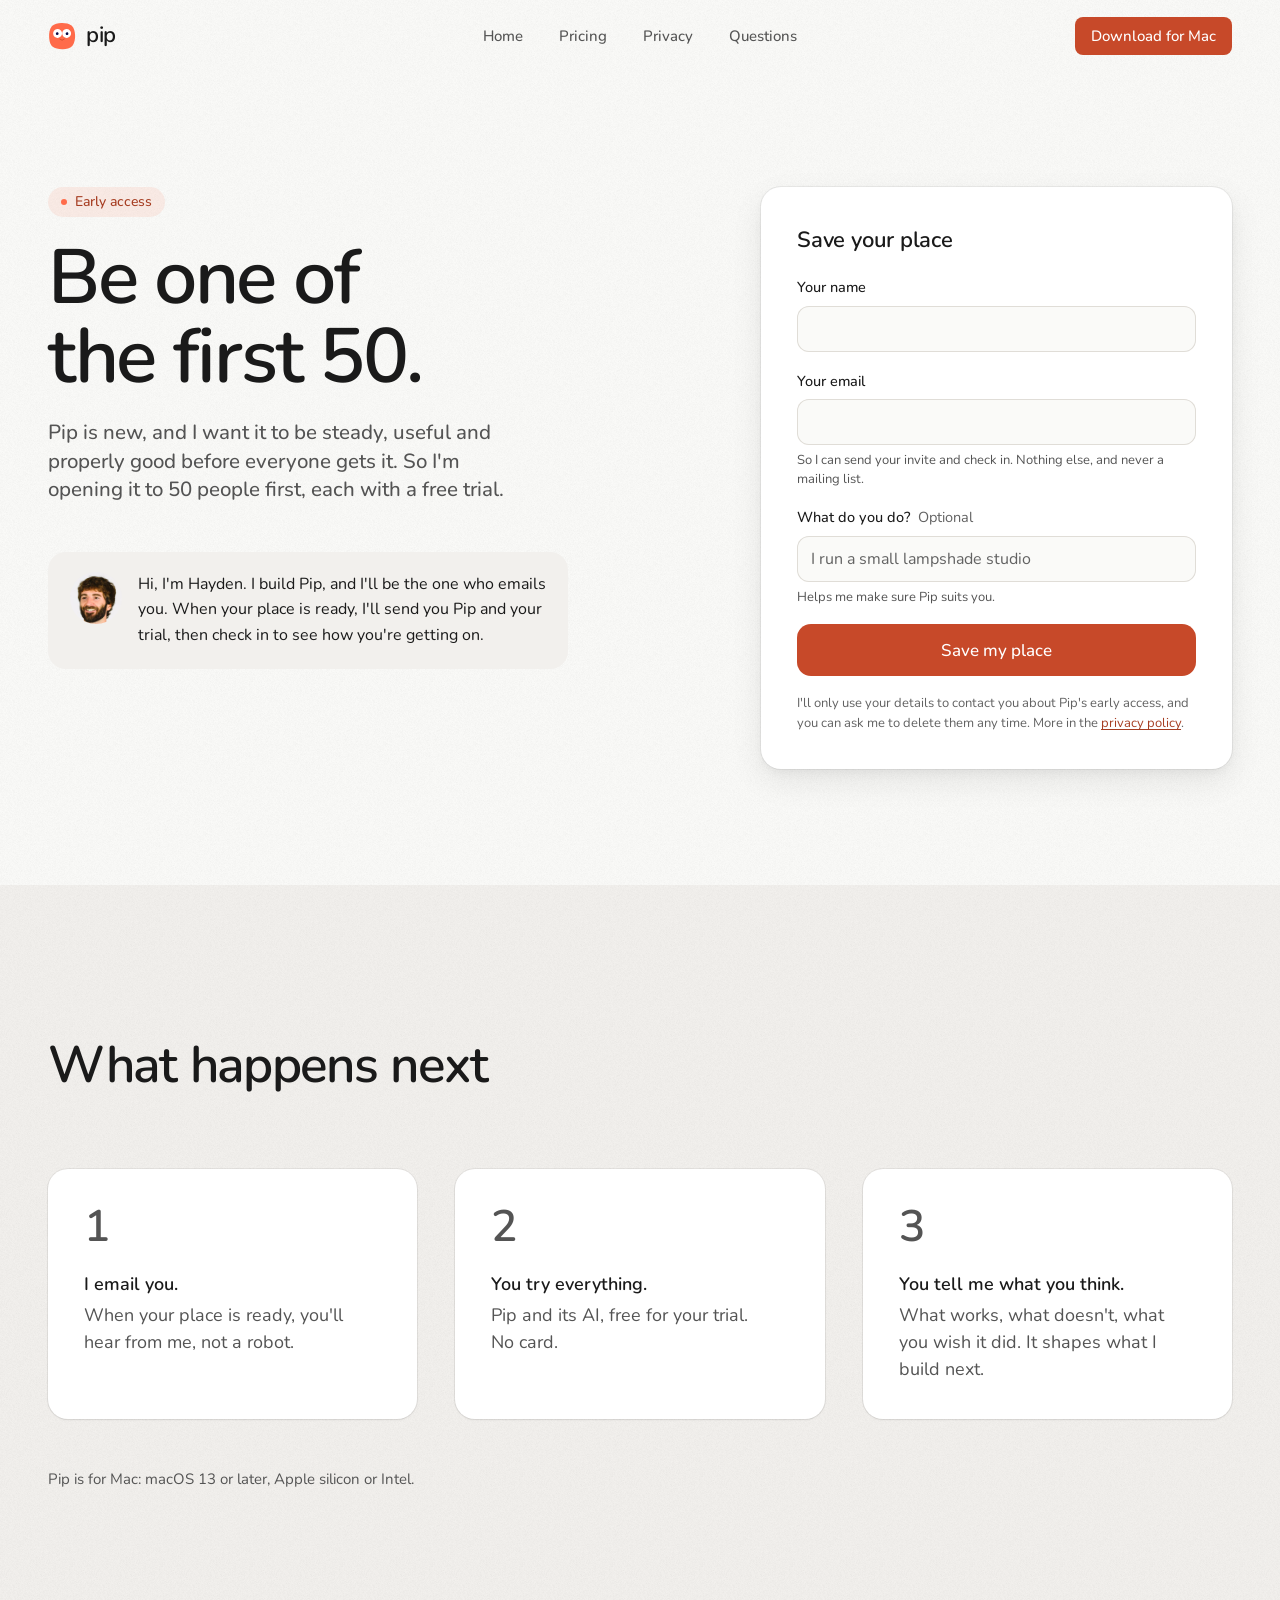
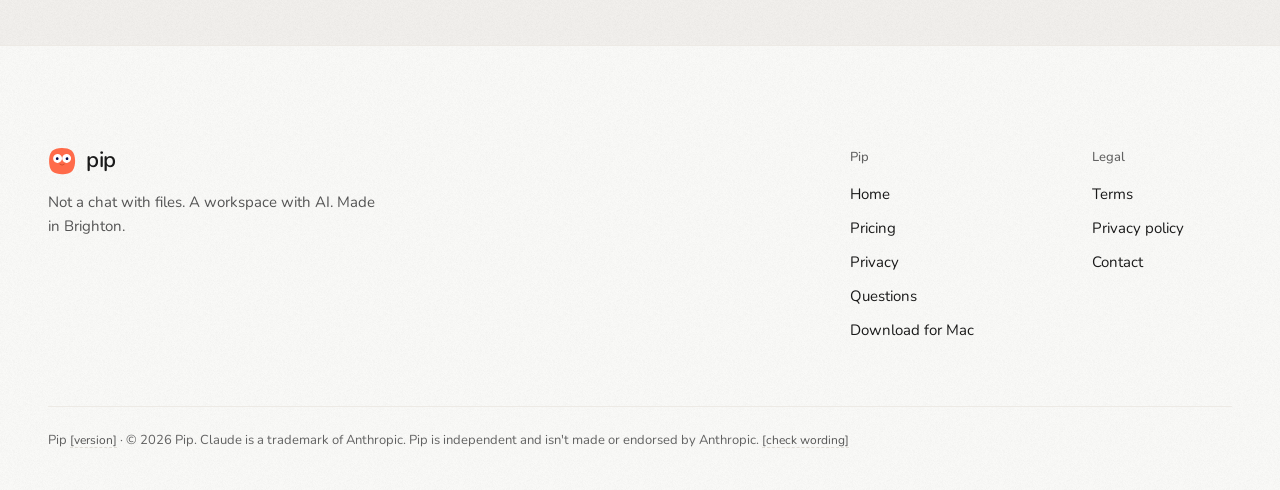
==== commit 3b3e309b: "feat(site): draft privacy policy and terms, linked from every footer The release audit (R4, K10) nee" ====
--- a/download.html
+++ b/download.html
@@ -201,9 +201,9 @@
     </nav>
     <div class="footer-col">
       <h2>Legal</h2>
-      <span>Terms</span>
-      <span>Privacy policy</span>
-      <span>Contact</span>
+      <a href="terms.html">Terms</a>
+      <a href="privacy-policy.html">Privacy policy</a>
+      <a href="mailto:hello@haydenslaughter.co.uk">Contact</a>
     </div>
     <p class="footer-small">Pip <span class="rm">[version]</span> · © <span data-date="year">2026</span> Pip. Claude is a trademark of Anthropic. Pip is independent and isn't made or endorsed by Anthropic. <span class="rm">[check wording]</span></p>
   </div>
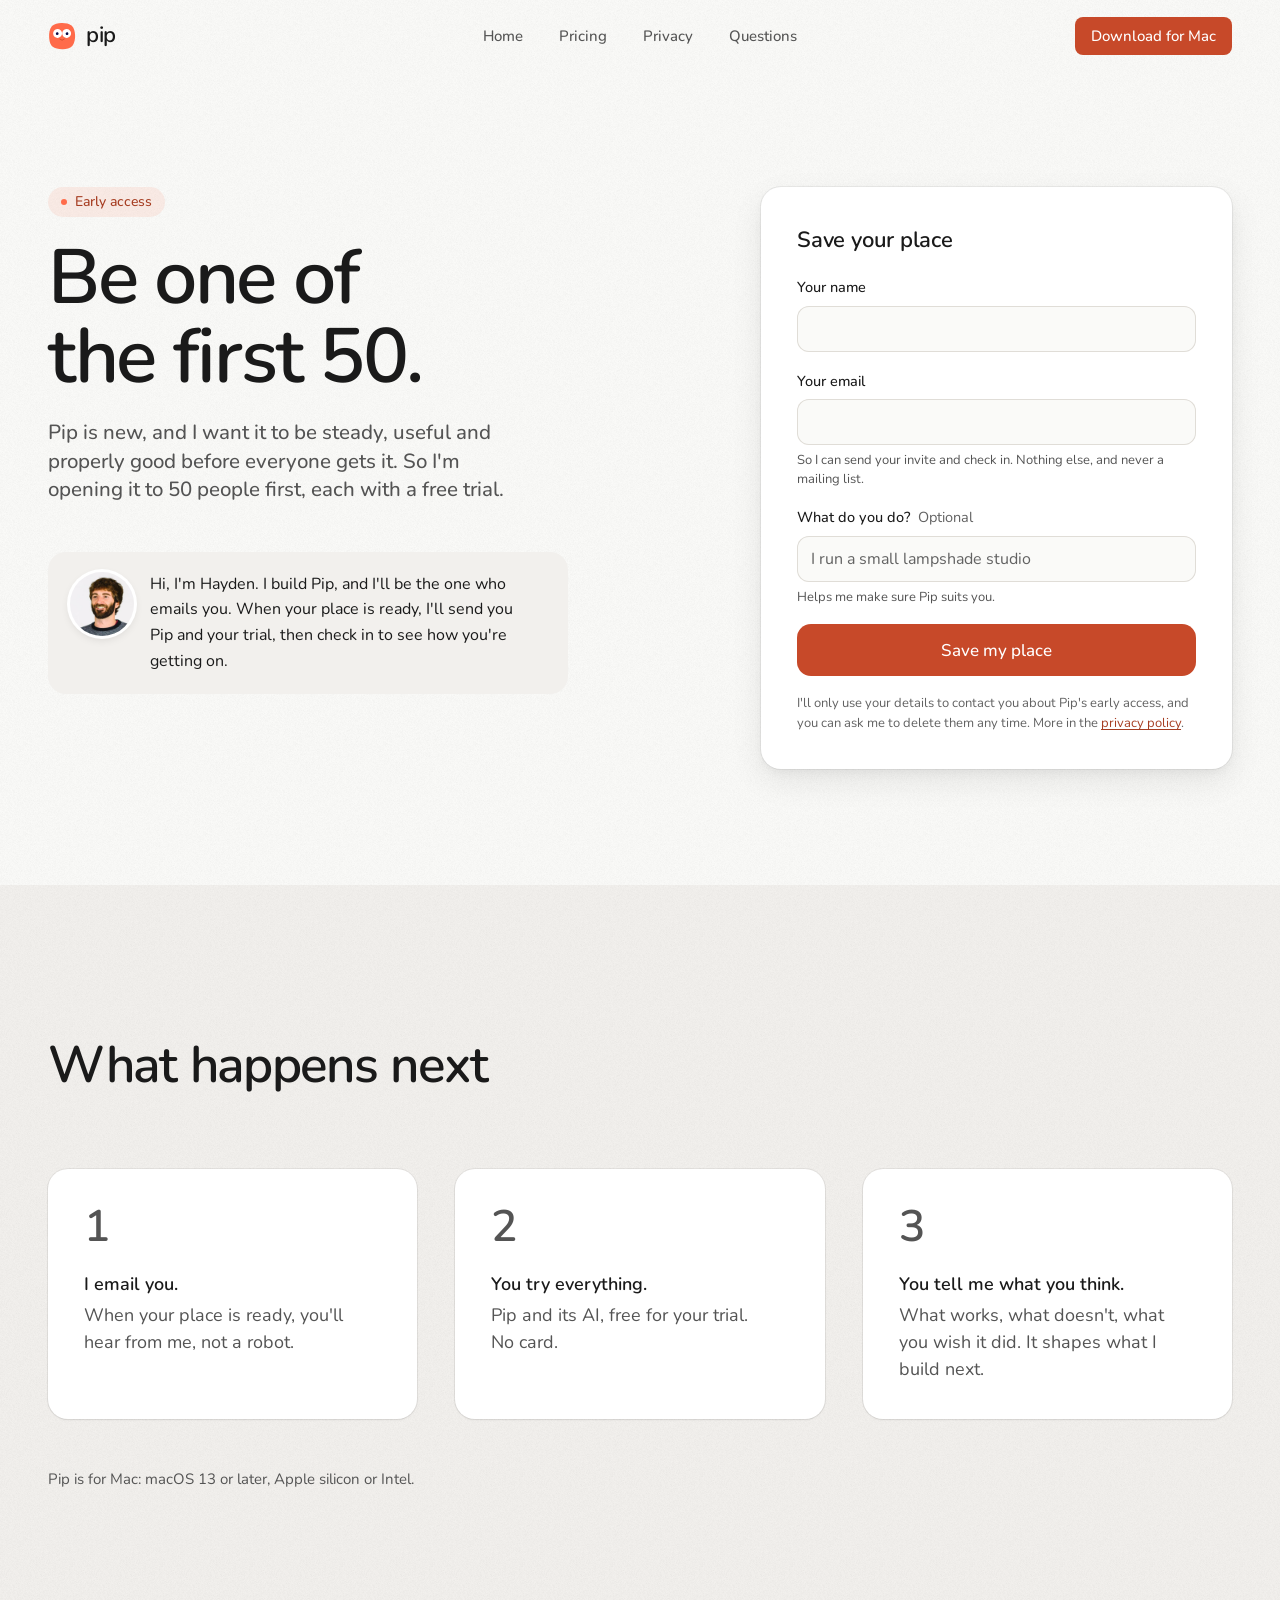
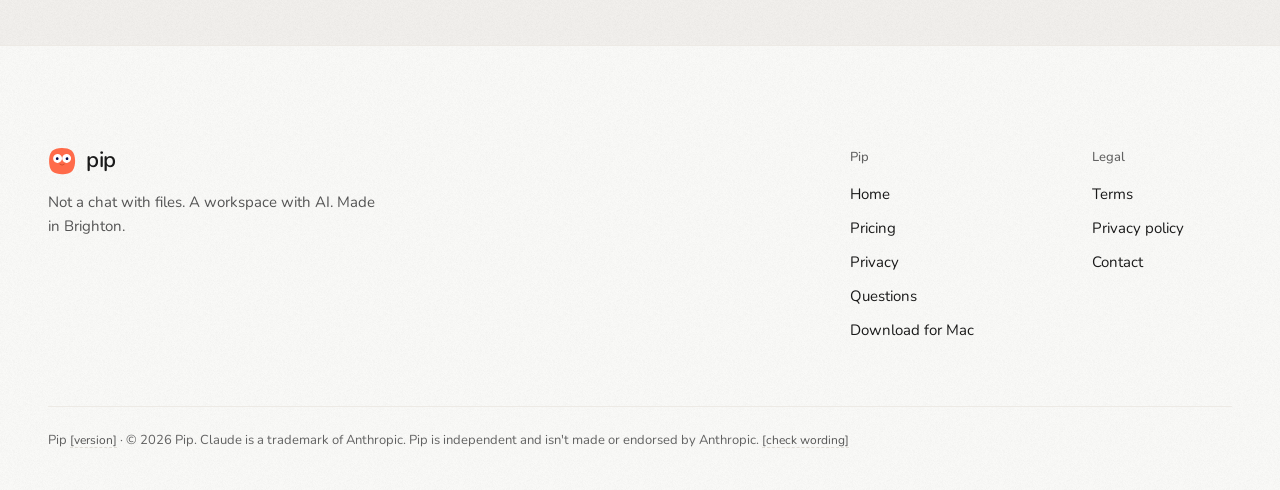
==== commit 566408de: "feat(site): small moments play in view, pages open at the top, a framed Hayden Pip's peek over the p" ====
--- a/download.html
+++ b/download.html
@@ -132,7 +132,7 @@
         <p class="lead">Pip is new, and I want it to be steady, useful and properly good before everyone gets it. So I'm opening it to 50 people first, each with a free trial.</p>
       </div>
       <figure class="join-note">
-        <img class="join-face" src="assets/img/hayden-face.jpg" width="240" height="240" alt="Hayden" decoding="async">
+        <img class="join-face" src="assets/img/hayden-avatar.jpg" width="320" height="320" alt="Hayden" decoding="async">
         <blockquote>
           <p>Hi, I'm Hayden. I build Pip, and I'll be the one who emails you. When your place is ready, I'll send you Pip and your trial, then check in to see how you're getting on.</p>
         </blockquote>
--- a/css/site.css
+++ b/css/site.css
@@ -397,7 +397,7 @@
   /* Texture: a fine paper grain on every ground, and Pip's canvas dots
      behind the hero. Both are barely there; they stop the page reading flat. */
   --grain: url("../assets/img/grain.png");
-  --dot: rgba(26, 26, 26, 0.2);
+  --dot: rgba(26, 26, 26, 0.13);
 }
 
 @media (max-width: 719px) {
@@ -408,13 +408,13 @@
   :root:not([data-theme="light"]) {
     --win-ring: 0 0 0 1px var(--border-light);
     --grain: url("../assets/img/grain-dark.png");
-    --dot: rgba(232, 229, 224, 0.13);
+    --dot: rgba(232, 229, 224, 0.09);
   }
 }
 :root[data-theme="dark"] {
   --win-ring: 0 0 0 1px var(--border-light);
   --grain: url("../assets/img/grain-dark.png");
-  --dot: rgba(232, 229, 224, 0.13);
+  --dot: rgba(232, 229, 224, 0.09);
 }
 
 
@@ -525,6 +525,34 @@
 
 /* Stone bands: two or three a page, never alternating */
 .band { background-color: var(--bg-secondary); background-image: var(--grain); background-size: 90px 90px; }
+/* Colour bands from Pip's own palette (the colours in the desk drawings), a
+   few to a page and never two alike side by side */
+.band--peach { background-color: color-mix(in srgb, var(--coral) 9%, var(--bg-primary)); background-image: var(--grain); background-size: 90px 90px; }
+.band--sage  { background-color: color-mix(in srgb, var(--sage) 14%, var(--bg-primary)); background-image: var(--grain); background-size: 90px 90px; }
+.band--sand  { background-color: color-mix(in srgb, var(--chart-amber) 10%, var(--bg-primary)); background-image: var(--grain); background-size: 90px 90px; }
+
+/* A hand-drawn underline under one word in a headline, drawn as it arrives */
+.squiggle { position: relative; display: inline-block; white-space: nowrap; }
+.squiggle::after {
+  content: "";
+  position: absolute;
+  left: -3%;
+  right: -3%;
+  bottom: -0.16em;
+  height: 0.34em;
+  background: url("data:image/svg+xml,%3Csvg xmlns='http://www.w3.org/2000/svg' viewBox='0 0 120 14' preserveAspectRatio='none'%3E%3Cpath d='M2 9 C 18 3, 30 12, 46 7 S 74 2, 90 7 S 110 11, 118 5' fill='none' stroke='%23FF6B4A' stroke-width='3.2' stroke-linecap='round'/%3E%3C/svg%3E") no-repeat 0 0 / 100% 100%;
+  pointer-events: none;
+}
+@media (prefers-reduced-motion: no-preference) {
+  .js .squiggle[data-inview]::after { clip-path: inset(0 100% 0 0); }
+  .js .squiggle.is-seen::after { animation: squiggle-draw 900ms var(--ease-out) 380ms both; }
+  /* hover the word and the line draws again (two names, so each hover restarts it) */
+  .js .squiggle.is-seen.is-redraw-a::after { animation: squiggle-draw-a 700ms var(--ease-out) both; }
+  .js .squiggle.is-seen.is-redraw-b::after { animation: squiggle-draw-b 700ms var(--ease-out) both; }
+}
+@keyframes squiggle-draw   { from { clip-path: inset(0 100% 0 0); } to { clip-path: inset(0 0 0 0); } }
+@keyframes squiggle-draw-a { from { clip-path: inset(0 100% 0 0); } to { clip-path: inset(0 0 0 0); } }
+@keyframes squiggle-draw-b { from { clip-path: inset(0 100% 0 0); } to { clip-path: inset(0 0 0 0); } }
 
 /* The headline block every section opens with: left-aligned, one idea */
 .sec-head {
@@ -1026,7 +1054,28 @@
 }
 
 /* ── The close band, shared by home and pricing ─────────────────────────── */
-.close { text-align: center; }
+.close { position: relative; isolation: isolate; text-align: center; }
+/* Pip's canvas dots again, so the page ends the way it opens: strongest at
+   the sides, clear behind the words, fading at the top and bottom */
+.close::before {
+  content: "";
+  position: absolute;
+  inset: 0;
+  z-index: -1;
+  pointer-events: none;
+  background-image: radial-gradient(circle, var(--dot) 1.1px, transparent 1.6px);
+  background-size: 22px 22px;
+  background-position: 50% 0;
+  -webkit-mask-image:
+    radial-gradient(ellipse 46% 60% at 50% 50%, transparent 34%, rgba(0, 0, 0, 0.5) 64%, #000 100%),
+    linear-gradient(to bottom, transparent, #000 22%, #000 70%, transparent);
+  -webkit-mask-composite: source-in;
+          mask-image:
+    radial-gradient(ellipse 46% 60% at 50% 50%, transparent 34%, rgba(0, 0, 0, 0.5) 64%, #000 100%),
+    linear-gradient(to bottom, transparent, #000 22%, #000 70%, transparent);
+          mask-composite: intersect;
+}
+@media (max-width: 719px) { .close::before { background-size: 18px 18px; } }
 .close-inner { display: flex; flex-direction: column; align-items: center; gap: 24px; }
 .close-pip { width: clamp(104px, 11vw, 140px); height: clamp(104px, 11vw, 140px); margin-bottom: 8px; }
 .close .lead { max-width: 40ch; }
@@ -1087,6 +1136,181 @@
 }
 .win-end { justify-self: end; display: flex; align-items: center; }
 
+/* ── Try-it demos ────────────────────────────────────────────────────────────
+   Every demo a visitor can drive has the same shape, top to bottom:
+     .demo-try   your choices, in one strip:
+                   a "Try it" label with a pulsing dot;
+                   choices: .try-btn, white pills with an edge (the one you
+                     picked takes the coral wash and a brick edge);
+                   a watch-only demo keeps its Replay at the right end
+                     (.demo-try-end).
+     .demo-pip   Pip's line: what Pip says. With .demo-pip--act it ends in
+                 the one button to press next (.demo-pip-act), beside the
+                 question it answers:
+                   .try-go   the one thing that does the job (Yes, draft
+                             it / Next step): always a solid brick pill;
+                   .try-back "View original" (or Start again): a white
+                             pill with an edge and an icon.
+     .demo-body  the result.
+   No fake Mac title bar: these are things to use, not pictures of a window. */
+.demo {
+  position: relative;
+  min-width: 0;
+  border-radius: 22px;
+  background: var(--surface-pip);
+  box-shadow: var(--shadow-lg), var(--win-ring);
+  overflow: hidden;
+  isolation: isolate;
+  container-type: inline-size;
+  text-align: left;
+  font-size: 14px;
+  line-height: 1.5;
+  color: var(--text-primary);
+}
+.demo-try {
+  display: flex;
+  flex-wrap: wrap;
+  align-items: center;
+  gap: 10px 14px;
+  padding: 14px clamp(14px, 3cqi, 20px);
+  background: var(--bg-secondary);
+  box-shadow: inset 0 -1px 0 var(--border-light);
+}
+.demo-try-label {
+  display: inline-flex;
+  align-items: center;
+  gap: 9px;
+  font-size: 14px;
+  font-weight: var(--weight-semibold);
+  color: var(--text-primary);
+  white-space: nowrap;
+}
+.demo-try-label::before {
+  content: "";
+  flex: none;
+  width: 9px;
+  height: 9px;
+  border-radius: var(--radius-full);
+  background: var(--accent);
+}
+.demo-try-actions { display: flex; flex-wrap: wrap; gap: 8px; min-width: 0; }
+.demo-try-end { margin-left: auto; display: flex; align-items: center; gap: 8px; }
+.try-btn {
+  display: inline-flex;
+  align-items: center;
+  gap: 7px;
+  height: 36px;
+  padding: 0 15px;
+  border: 0;
+  border-radius: var(--radius-full);
+  background: var(--surface-pip);
+  box-shadow: inset 0 0 0 1px var(--border), 0 1px 2px rgba(0, 0, 0, 0.06);
+  font-size: 14px;
+  font-weight: var(--weight-medium);
+  line-height: 1;
+  color: var(--text-primary);
+  white-space: nowrap;
+  transition: transform var(--transition-fast), box-shadow var(--transition-fast), background-color var(--transition-fast), color var(--transition-fast);
+}
+.try-btn .i { color: var(--text-secondary); }
+.try-btn:hover { transform: translateY(-1px); box-shadow: inset 0 0 0 1px var(--accent-strong), 0 4px 10px rgba(166, 61, 34, 0.12); }
+.try-btn:active { transform: scale(var(--press)); }
+.try-btn[aria-pressed="true"] { background: var(--accent-soft); color: var(--text-primary); box-shadow: inset 0 0 0 1.5px var(--accent-strong); }
+.try-btn[aria-pressed="true"] .i { color: var(--text-accent); }
+/* The one button that does the job: the same solid brick pill in every demo */
+.try-go {
+  display: inline-flex;
+  align-items: center;
+  gap: 7px;
+  height: 36px;
+  padding: 0 16px;
+  border: 0;
+  border-radius: var(--radius-full);
+  background: var(--accent-strong);
+  color: var(--text-on-dark);
+  font-size: 14px;
+  font-weight: var(--weight-medium);
+  line-height: 1;
+  white-space: nowrap;
+  box-shadow: 0 2px 6px rgba(166, 61, 34, 0.22);
+  transition: transform var(--transition-fast), background-color var(--transition-fast), box-shadow var(--transition-fast);
+}
+.try-go:hover { background: var(--accent-strong-hover); transform: translateY(-1px); box-shadow: 0 5px 12px rgba(166, 61, 34, 0.26); }
+.try-go:active { transform: scale(var(--press)); }
+.try-go .i { color: currentColor; }
+.try-go:disabled { opacity: 0.5; transform: none; }
+/* View original / Replay: a white pill with an edge, so it reads as a button */
+.try-back {
+  display: inline-flex;
+  align-items: center;
+  gap: 7px;
+  height: 36px;
+  padding: 0 14px 0 12px;
+  border: 0;
+  border-radius: var(--radius-full);
+  background: var(--surface-pip);
+  box-shadow: inset 0 0 0 1px var(--border), 0 1px 2px rgba(0, 0, 0, 0.06);
+  color: var(--text-primary);
+  font-size: 14px;
+  font-weight: var(--weight-medium);
+  line-height: 1;
+  white-space: nowrap;
+  transition: transform var(--transition-fast), box-shadow var(--transition-fast);
+}
+.try-back .i { color: var(--text-secondary); }
+.try-back:hover { transform: translateY(-1px); box-shadow: inset 0 0 0 1px var(--text-secondary), 0 3px 8px rgba(0, 0, 0, 0.08); }
+.try-back:active { transform: scale(var(--press)); }
+/* Its place is kept while it's hidden, so the strip never changes height when it appears */
+.demo-try-end > .try-back[hidden] { display: inline-flex !important; visibility: hidden; }
+.try-btn:disabled { opacity: 0.45; transform: none; }
+.try-btn--quiet { height: 32px; padding: 0 12px; background: transparent; box-shadow: none; color: var(--text-secondary); }
+.try-btn--quiet:hover { background: var(--bg-hover); box-shadow: none; color: var(--text-primary); }
+.demo-pip {
+  display: flex;
+  align-items: flex-start;
+  gap: 10px;
+  min-height: 52px;
+  padding: 13px clamp(14px, 3cqi, 20px);
+  box-shadow: inset 0 -1px 0 var(--border-light);
+  font-size: 14.5px;
+  line-height: 1.5;
+}
+.demo-pip .pf { margin-top: 1px; }
+.demo-pip { position: relative; }
+.demo-pip p { min-width: 0; flex: 1; }
+.demo-pip .is-busy { display: inline-flex; align-items: center; gap: 8px; color: var(--text-secondary); }
+/* The one button to press next sits at the end of Pip's line, beside what
+   Pip asks: the do-it button (Yes, draft it / Next step) before, View
+   original or Start again after. Choices stay in the strip above. */
+.demo-pip--act { align-items: center; min-height: 64px; padding-block: 12px; padding-right: clamp(12px, 2.4cqi, 16px); }
+.demo-pip--act .pf { margin-top: 0; }
+.demo-pip-act { flex: none; display: flex; align-items: center; gap: 8px; margin-left: auto; }
+.demo-pip-act .try-go,
+.demo-pip-act .try-back { height: 38px; font-size: 14.5px; }
+.demo-pip-act .try-go { padding: 0 18px; }
+/* a demo whose button comes and goes keeps its place, so the line never reflows */
+.demo-pip-act--keep > [hidden] { display: inline-flex !important; visibility: hidden; }
+@container (max-width: 560px) {
+  .demo-pip--act { flex-wrap: wrap; align-items: flex-start; gap: 8px 10px; }
+  .demo-pip--act > p { flex: 1 1 calc(100% - 40px); }
+  .demo-pip--act .pf { margin-top: 1px; }
+  .demo-pip-act { margin-left: 34px; }
+}
+.demo-body { position: relative; min-width: 0; }
+/* Until someone has tried it, the first button gently asks to be pressed */
+@media (prefers-reduced-motion: no-preference) {
+  .demo:not(.is-tried) .demo-try-label::before { animation: try-pulse 2.2s var(--ease-in-out) infinite; }
+  .demo:not(.is-tried) .try-btn[data-first] { animation: try-nudge 2.2s var(--ease-in-out) 1s infinite; }
+}
+@keyframes try-pulse {
+  0%, 100% { box-shadow: 0 0 0 0 var(--accent-soft-strong); }
+  50%      { box-shadow: 0 0 0 6px transparent; }
+}
+@keyframes try-nudge {
+  0%, 70%, 100% { box-shadow: inset 0 0 0 1px var(--border), 0 1px 2px rgba(0, 0, 0, 0.06); }
+  35%           { box-shadow: inset 0 0 0 1px var(--accent-strong), 0 0 0 4px var(--accent-soft); }
+}
+
 /* ── Shared insides ─────────────────────────────────────────────────────── */
 
 /* The file tree: the demo's sidebar and the "In Pip" window */
@@ -1178,232 +1402,160 @@
 .tbl tr.is-new td { animation: pip-arrive var(--dur-quick) var(--ease-out) both, pip-wash 1200ms linear both; }
 .tbl tr.is-total.is-new td { animation: pip-arrive var(--dur-quick) var(--ease-out) both; }
 
-/* ── Find it again ──────────────────────────────────────────────────────── */
-/* Two windows of one fixed height. Left, a chat app's history searched for
-   "newsletter": a long list of near-identical chats, cut off at the bottom.
-   Right, Pip: the Newsletters folder open and this month's note on screen. */
-
-.find-grid { display: grid; grid-template-columns: repeat(2, minmax(0, 1fr)); gap: var(--col-gap); align-items: stretch; }
-.find-col { display: flex; flex-direction: column; gap: 14px; min-width: 0; }
-.find-label { padding-left: 4px; }
-.find-win-wrap { position: relative; display: flex; flex-direction: column; }
-.find-col .win { height: 480px; display: flex; flex-direction: column; }
-
-/* A chat app's own look: a warm paper ground and a bookish heading */
-.win--hist {
-  --hist-bg: #F6F4EE;
-  background: var(--hist-bg);
-}
-.hist { position: relative; flex: 1; min-height: 0; display: flex; flex-direction: column; padding: 26px clamp(18px, 6cqi, 32px) 0; overflow: hidden; }
-.hist > * { flex: none; }
-.hist::after {
-  content: "";
-  position: absolute;
-  left: 0;
-  right: 0;
-  bottom: 0;
-  height: 96px;
-  background: linear-gradient(to bottom, transparent, var(--hist-bg) 85%);
-  pointer-events: none;
-}
-.hist-h {
-  font-family: "Iowan Old Style", "Palatino Linotype", Palatino, "Book Antiqua", Georgia, serif;
-  font-size: 26px;
-  font-weight: 400;
-  line-height: 1.2;
-  letter-spacing: -0.01em;
-  color: var(--text-primary);
-}
-.hist-search {
+/* ── Never lose your work again: one search, in a chat app and in Pip ──── */
+.find-body { display: grid; grid-template-columns: repeat(2, minmax(0, 1fr)); height: 430px; }
+.find-pane { min-width: 0; display: flex; flex-direction: column; padding: 18px clamp(16px, 3cqi, 26px) 0; overflow: hidden;
+  -webkit-mask-image: linear-gradient(to bottom, #000 calc(100% - 48px), transparent); mask-image: linear-gradient(to bottom, #000 calc(100% - 48px), transparent); }
+.find-pane--chat { background: color-mix(in srgb, var(--chart-amber) 5%, var(--bg-primary)); box-shadow: inset -1px 0 0 var(--border-light); }
+.find-pane--pip { background: var(--surface-pip); }
+.find-pane-h { flex: none; display: flex; align-items: baseline; gap: 10px; margin-bottom: 12px; }
+.find-tag { font-size: 14px; font-weight: var(--weight-semibold); }
+.find-tag--pip { color: var(--text-accent); }
+.find-sub { font-size: 12.5px; color: var(--text-muted); }
+.find-search {
+  flex: none;
   display: flex;
   align-items: center;
   gap: 10px;
-  height: 44px;
-  margin-top: 16px;
-  padding: 0 14px;
-  border-radius: 12px;
+  height: 42px;
+  padding: 0 13px;
+  border-radius: 11px;
   background: var(--surface-pip);
-  box-shadow: inset 0 0 0 1px var(--border), var(--shadow-sm);
+  box-shadow: inset 0 0 0 1px var(--border);
   color: var(--text-secondary);
-}
-.hist-q { display: inline-flex; align-items: center; font-size: 15px; color: var(--text-primary); }
-.hist-q .caret { opacity: 1; height: 1.15em; }
-.hist-count { margin: 14px 0 4px; font-size: 13px; color: var(--text-muted); }
-.hist-list { list-style: none; }
-.hist-list li { display: flex; flex-direction: column; gap: 1px; padding: 10px 2px 11px; box-shadow: inset 0 -1px 0 var(--border-light); }
-.hist-t { overflow: hidden; text-overflow: ellipsis; white-space: nowrap; font-size: 14.5px; font-weight: var(--weight-medium); color: var(--text-primary); }
-.hist-d { font-size: 12.5px; color: var(--text-muted); }
-
-.find-hand {
-  position: absolute;
-  z-index: 2;
-  right: 4px;
-  bottom: calc(100% + 2px);
+  transition: box-shadow var(--transition-normal);
+}
+.demo--find.is-typing .find-search { box-shadow: inset 0 0 0 1px var(--accent-strong), var(--accent-ring); }
+.find-q { font-size: 15px; color: var(--text-primary); white-space: nowrap; overflow: hidden; }
+.find-ph { color: var(--text-muted); }
+.find-search .caret { height: 1.15em; }
+.demo--find.is-typing .find-search .caret { opacity: 1; }
+.find-count { flex: none; margin: 12px 2px 6px; font-size: 13px; font-weight: var(--weight-medium); line-height: 1.4; color: var(--text-muted); }
+.demo--find.is-found .find-pane--chat .find-count { color: var(--text-primary); }
+.demo--find.is-found .find-pane--pip .find-count { color: var(--text-accent); }
+.find-chats { list-style: none; display: flex; flex-direction: column; }
+.fchat { display: flex; align-items: center; gap: 10px; min-height: 34px; padding: 6px 4px; box-shadow: inset 0 -1px 0 var(--border-light); font-size: 14px; color: var(--text-primary); }
+.fchat > .i { flex: none; color: var(--text-muted); }
+.fchat span { min-width: 0; overflow: hidden; text-overflow: ellipsis; white-space: nowrap; }
+.fchat.is-new { animation: pip-arrive var(--dur-quick) var(--ease-out) both; animation-delay: calc(var(--n, 0) * 45ms); }
+.find-pane mark { padding: 0 2px; border-radius: 3px; background: color-mix(in srgb, var(--chart-amber) 26%, transparent); color: inherit; }
+.find-tree { gap: 1px; }
+.find-tree .tree-row { height: 30px; font-size: 14px; transition: background-color var(--dur-settle) var(--ease-out), color var(--dur-settle) var(--ease-out), opacity var(--dur-settle) var(--ease-out); }
+.find-tree .tree-in { padding-left: 34px; }
+.demo--find.is-found .find-tree .tree-row:not(.is-near):not(.is-selected) { opacity: 0.45; }
+.demo--find.is-found .find-tree .tree-in:not(.is-near) { display: none; }
+.demo--find.is-found .find-tree .tree-row.is-near { color: var(--text-primary); }
+@container (max-width: 640px) {
+  .find-body { grid-template-columns: minmax(0, 1fr); grid-template-rows: 250px 300px; height: auto; }
+  .find-pane--chat { box-shadow: inset 0 -1px 0 var(--border-light); }
+  .find-tree .tree-row { height: 26px; font-size: 13.5px; }
+  .find-tree .tree-in { display: none; }
+  .demo--find.is-found .find-tree .tree-in.is-near { display: flex; }
+}
+
+/* ── Help with the bit you're stuck on: four rewrites of one paragraph ──── */
+.help-body { display: flex; flex-direction: column; gap: 10px; padding: clamp(20px, 4cqi, 32px) clamp(18px, 5cqi, 40px) 18px; }
+.help-title { margin-bottom: 4px; font-size: 24px; font-weight: var(--weight-semibold); line-height: 1.2; letter-spacing: var(--tracking-tight); }
+.help-row { display: grid; grid-template-columns: minmax(0, 1fr) 84px; gap: 18px; align-items: start; }
+.help-para { margin: 0 -10px; padding: 8px 10px; border-radius: 10px; font-size: 16px; line-height: 1.6; }
+.help-sel { border-radius: 4px; background: color-mix(in srgb, var(--accent) 22%, transparent); box-decoration-break: clone; -webkit-box-decoration-break: clone; transition: background-color var(--dur-settle) var(--ease-out), opacity var(--dur-settle) var(--ease-out); }
+.demo--help.is-edited .help-sel { background: transparent; }
+.demo--help.is-edited [data-help-text] { background: none; }
+.demo--help.is-edited .help-para:has([data-help-text]) { background: var(--accent-soft); }
+.demo--help.is-clearing .help-sel { opacity: 0; }
+.help-para .caret { height: 1.1em; vertical-align: -0.18em; }
+.help-sel { white-space: pre-line; }
+.demo--help.is-typing .help-para .caret { opacity: 1; }
+.help-para--rest { color: var(--text-primary); }
+.help-tag { padding-top: 11px; font-size: 12.5px; color: var(--text-accent); white-space: nowrap; }
+.help-tag--yours { color: var(--text-muted); }
+.demo-pip .demo-pip-face { display: inline-flex; flex: none; }
+@container (max-width: 520px) {
+  .help-row { grid-template-columns: minmax(0, 1fr); gap: 0; }
+  .help-tag { order: -1; padding-top: 2px; }
+  .help-para { font-size: 15px; }
+}
+
+/* ── Not just words: the six jobs ───────────────────────────────────────── */
+
+/* "Help with everything you make." A try-it demo with the site's one shape,
+   top to bottom: the strip holds the choices ("Try it: pick a job" and the
+   six jobs); Pip's line asks, and your answer (the do-it button, or View
+   original once it's done) sits at the end of that same line; the work fills
+   one steady box underneath.
+
+   The box is one height for every job and every moment of one, sized to the
+   work rather than the screen, and each file sits centred at its natural
+   size. Pip's line keeps room for its tallest message at this width
+   (measured in script), so nothing moves when you pick, press or switch.
+   Without script every job's "before" is listed. */
+.win--jobs { container-name: jobs; max-width: 1320px; margin-inline: auto; }
+/* Without script the controls would do nothing, so only the befores show */
+.win--jobs:not(.is-ready) .jobs-try,
+.win--jobs:not(.is-ready) .jobs-pip { display: none; }
+
+/* The strip: the label, then the six jobs. They wrap and never scroll; the
+   label takes a line of its own when they don't fit beside it */
+.jobs-pick { gap: 8px; }
+.jobs-pick .try-btn { padding: 0 15px 0 13px; }
+.jobs-pick .try-btn .i-16 { width: 15px; height: 15px; }
+
+/* Pip's line (the shared .demo-pip--act): the face, what Pip says, and the
+   one button at the end. While Pip works the do-it button keeps its place,
+   unseen, so the words never reflow */
+.jobs-face { flex: none; display: inline-flex; }
+.jobs-msg { color: var(--text-primary); }
+.jobs-msg.is-busy { display: flex; align-items: flex-start; gap: 8px; color: var(--text-secondary); }
+.jobs-msg.is-busy .dots { height: 1.5em; }
+.jobs-pip.is-working .try-go { visibility: hidden; }
+.jobs-pip .try-back .i { margin-left: -1px; }
+/* Until the visitor has clicked anything here, the do-it button gently asks to be pressed */
+@media (prefers-reduced-motion: no-preference) {
+  .win--jobs:not(.is-tried) .jobs-pip .try-go { animation: jobs-nudge 2.2s var(--ease-in-out) 1.2s infinite; }
+}
+@keyframes jobs-nudge {
+  0%, 70%, 100% { box-shadow: 0 2px 6px var(--accent-soft-strong), 0 0 0 0 var(--accent-soft-strong); }
+  35%           { box-shadow: 0 2px 6px var(--accent-soft-strong), 0 0 0 5px var(--accent-soft-strong); }
+}
+
+/* The work: the file's folder and name, quietly, then the file. The box is
+   one fixed height, the crumb included; the stage under the crumb is a size
+   container (`stage`), so a file can size itself to the room (cqh) */
+.jobs-body { display: flex; flex-direction: column; }
+.win--jobs.is-ready .jobs-body { height: 470px; }
+.jobs-crumb {
+  flex: none;
   display: flex;
-  align-items: flex-end;
-  gap: 2px;
-  pointer-events: none;
-}
-.find-hand .hand { margin-bottom: 30px; white-space: nowrap; }
-.hand-arrow--find { width: 54px; height: 48px; transform: rotate(8deg); }
-
-/* Pip: the file list and the note, as the app draws them */
-.pfind { flex: 1; min-height: 0; display: grid; grid-template-columns: minmax(150px, 38%) minmax(0, 1fr); }
-.pfind-files { min-width: 0; padding: 16px 10px; background: var(--bg-secondary); }
-.pfind-h { padding: 2px 10px 10px; font-size: 16px; font-weight: var(--weight-semibold); }
-.tree--find .tree-row { height: 32px; font-size: 14px; }
-.tree--find .tree-file { padding-left: 34px; }
-.tree--find .tree-top { padding-left: 24px; }
-.pfind-note { position: relative; min-width: 0; padding: 16px clamp(18px, 5cqi, 30px) 0; overflow: hidden; }
-.pfind-note::after {
-  content: "";
-  position: absolute;
-  left: 0;
-  right: 0;
-  bottom: 0;
-  height: 72px;
-  background: linear-gradient(to bottom, transparent, var(--surface-pip) 85%);
-}
-.pfind-crumb { display: flex; align-items: center; gap: 4px; font-size: 12px; color: var(--text-muted); }
-.pfind-title { margin: 22px 0 12px; font-size: 28px; font-weight: var(--weight-semibold); line-height: 1.15; letter-spacing: var(--tracking-tight); }
-.pfind-note p:not(.pfind-crumb):not(.pfind-title) { font-size: 14px; line-height: 1.65; }
-.pfind-note p + p:not(.pfind-title) { margin-top: 10px; }
-
-@container (max-width: 470px) {
-  .pfind { grid-template-columns: minmax(0, 1fr); grid-template-rows: auto minmax(0, 1fr); }
-  .pfind-files { padding: 10px 8px 8px; }
-  .pfind-h { display: none; }
-  .tree--find .tree-row { height: 28px; font-size: 13.5px; }
-  .tree--find .tree-row:nth-child(n + 5) { display: none; }
-  .pfind-title { margin-top: 12px; font-size: 22px; }
-}
-
-@media (max-width: 899px) {
-  .find-grid { grid-template-columns: minmax(0, 1fr); row-gap: 56px; }
-  .find-col .win { height: 440px; }
-}
-
-@media (prefers-color-scheme: dark) {
-  :root:not([data-theme="light"]) .win--hist { --hist-bg: #262523; }
-}
-:root[data-theme="dark"] .win--hist { --hist-bg: #262523; }
-
-/* ── It's your page ─────────────────────────────────────────────────────── */
-
-.note-body { display: flex; flex-direction: column; gap: 12px; padding: clamp(24px, 5cqi, 40px) clamp(22px, 6cqi, 48px) 28px; }
-.note-body .doc-title { margin-bottom: 6px; }
-.nrow { display: grid; grid-template-columns: minmax(0, 1fr) 96px; gap: 24px; align-items: start; }
-.npara {
-  position: relative;
-  margin: 0 -12px;
-  padding: 8px 12px;
-  border-radius: 10px;
-  font-size: 15.5px;
-  line-height: 1.65;
-}
-.npara > del, .npara > ins { position: relative; z-index: 1; }
-.npara-wash {
-  position: absolute;
-  inset: 0;
-  z-index: 0;
-  border-radius: inherit;
-  background: var(--accent-soft);
-  transform-origin: left center;
-}
-.npara del {
-  color: var(--text-secondary);
-  text-decoration: line-through;
-  text-decoration-color: var(--text-secondary);
-  text-decoration-thickness: 1px;
-  opacity: 0.4;
-}
-.npara ins { text-decoration: none; color: var(--text-primary); }
-.typed-rest { visibility: hidden; }
-.npara .caret { opacity: 1; height: 1.1em; vertical-align: -0.15em; margin-left: 1px; }
-.nlab {
-  display: flex;
-  align-items: center;
-  gap: 6px;
-  padding-top: 11px;
-  font-size: 12.5px;
+  align-items: center;
+  gap: 7px;
+  padding: 14px 24px 0;
+  font-size: 13px;
+  line-height: 1.5;
   color: var(--text-muted);
   white-space: nowrap;
 }
-.nlab-dot { width: 6px; height: 6px; border-radius: var(--radius-full); background: var(--accent); flex: none; }
-.pipbar--note { padding-left: clamp(18px, 5cqi, 40px); }
-.win--note .pipbar-actions { min-height: 32px; }
-@container (min-width: 521px) {
-  .win--note .pipbar { flex-wrap: nowrap; }
-  .win--note .pipbar-text { flex-basis: auto; }
-  .win--note .pipbar-actions { flex-basis: auto; justify-content: flex-end; padding-left: 0; }
-}
-
-@container (max-width: 520px) {
-  .nrow { grid-template-columns: minmax(0, 1fr); gap: 2px; }
-  .nlab { order: -1; padding-top: 4px; }
-  .npara { font-size: 15px; }
-}
-
-/* ── Not just words: the six jobs ───────────────────────────────────────── */
-
-.win--jobs { max-width: 1320px; margin-inline: auto; }
-.jobs-grid { display: grid; grid-template-columns: 268px minmax(0, 1fr); }
-.jobs-rail { display: flex; flex-direction: column; gap: 2px; padding: 14px 12px; background: var(--bg-secondary); }
-.job {
-  display: flex;
-  align-items: center;
-  gap: 12px;
-  width: 100%;
-  padding: 9px 10px;
-  border: 0;
-  border-radius: 12px;
-  background: transparent;
-  text-align: left;
-  color: var(--text-primary);
-  transition: background-color var(--transition-fast), box-shadow var(--transition-fast), transform var(--transition-fast);
-}
-.job:hover { background: var(--bg-hover); }
-.job:active { transform: scale(0.985); }
-.job.is-on { background: var(--surface-pip); box-shadow: var(--shadow-sm); }
-.job-ic {
-  flex: none;
-  display: inline-flex;
-  align-items: center;
-  justify-content: center;
-  width: 32px;
-  height: 32px;
-  border-radius: 9px;
-  background: var(--bg-primary);
-  color: var(--text-secondary);
-  transition: background-color var(--transition-normal), color var(--transition-normal);
-}
-.job.is-on .job-ic { background: var(--accent-soft); color: var(--text-primary); }
-.job-t { flex: 1; min-width: 0; display: flex; flex-direction: column; }
-.job-name { font-size: 14px; font-weight: var(--weight-semibold); line-height: 1.3; }
-.job-kind { font-size: 12.5px; color: var(--text-secondary); line-height: 1.4; }
-.job-done { color: var(--text-secondary); opacity: 0; transition: opacity var(--transition-normal); }
-.job.is-done .job-done { opacity: 1; }
-
-.jobs-main { display: flex; flex-direction: column; min-width: 0; }
-/* The stage is one fixed height at each width, so the window never changes
-   size: not between jobs, not while one plays. Each height holds the tallest
-   state at its width (measured); a note that runs longer scrolls under a soft
-   fade. Without script every job's "before" is listed instead. */
+.jobs-crumb .i { flex: none; }
+.jobs-crumb > span { min-width: 0; overflow: hidden; text-overflow: ellipsis; }
+.win--jobs:not(.is-ready) .jobs-crumb { display: none; }
+
 .jobs-stage {
-  --stage-h: 580px;
-  flex: 1;
   display: grid;
   grid-template-columns: minmax(0, 1fr);
-  padding: clamp(20px, 3.4cqi, 40px);
-}
-.win--jobs.is-ready .jobs-stage { flex: none; height: var(--stage-h); grid-template-rows: minmax(0, 1fr); overflow: hidden; }
+  padding: 14px 24px 24px;
+}
+.win--jobs.is-ready .jobs-stage {
+  container: stage / size;
+  flex: 1 1 auto;
+  min-height: 0;
+  grid-template-rows: minmax(0, 1fr);
+  overflow: hidden;
+}
 .surf { min-width: 0; min-height: 0; }
 .win--jobs:not(.is-ready) .surf + .surf { margin-top: 40px; padding-top: 40px; box-shadow: inset 0 1px 0 var(--border-light); }
 .win--jobs.is-ready .surf { grid-area: 1 / 1; }
-.surf-title { margin: 2px 0 14px; font-size: 22px; font-weight: var(--weight-semibold); letter-spacing: -0.015em; }
-
-/* Pip's bar. It holds room for its longest message and its widest buttons
-   (measured in script), so a long answer never makes the window grow. */
+.surf-title { margin: 2px 0 12px; font-size: 22px; font-weight: var(--weight-semibold); line-height: 1.3; letter-spacing: -0.015em; }
+
+/* Pip's bar (shared with "It's your page"): a face, a label, words, buttons */
 .pipbar {
   display: flex;
   align-items: center;
@@ -1416,44 +1568,49 @@
 .pipbar-text { position: relative; flex: 1; min-width: 0; display: flex; flex-direction: column; gap: 1px; }
 .pipbar-label { font-size: 12px; font-weight: var(--weight-medium); color: var(--text-muted); }
 .pipbar-msg { font-size: 15px; line-height: 1.45; color: var(--text-primary); min-height: 1.45em; }
-/* Working: the dots, then one live line naming the step */
 .pipbar-msg.is-busy { display: flex; align-items: flex-start; gap: 8px; color: var(--text-secondary); }
 .pipbar-msg.is-busy .dots { height: 1.45em; }
 .pipbar-actions { flex: none; display: flex; flex-wrap: wrap; justify-content: flex-end; align-items: center; gap: 8px; min-height: var(--control-h); }
 .pipbar-actions .btn .i { margin-right: -2px; }
 
-/* A coral wash on the thing Pip is looking at (.is-lit): it holds while he does */
-.rough li.is-lit,
-.step-note .is-lit { background-color: var(--accent-soft); }
-
-/* Newsletter. Jo's ideas are a dumping ground; Pip reads them one by one,
-   then writes the draft above them, word by word. Her ideas stay. */
-.surf--note { position: relative; max-width: 640px; }
+/* View original, and a switch mid-job, put the before back at once */
+.win--jobs.is-instant .jobs-stage *,
+.win--jobs.is-instant .jobs-stage *::before,
+.win--jobs.is-instant .jobs-stage *::after { transition: none !important; animation: none !important; }
+
+/* A coral wash on the idea Pip is reading or writing from (.is-lit) */
+.rough li.is-lit { background-color: var(--accent-soft); }
+
+/* Newsletter, centred at reading width. Pip reads the rough ideas, then
+   writes the draft under the title, word by word: each idea washes while its
+   paragraph writes, then folds away. Done, only the newsletter is left. A
+   note longer than the stage scrolls under a fade. */
+.surf--note { position: relative; justify-self: center; width: min(100%, 640px); }
 .win--jobs.is-ready .surf--note { overflow-y: auto; scrollbar-width: none; }
-/* Only a note longer than the stage fades out at the foot (script sets .is-long) */
 .win--jobs.is-ready .surf--note.is-long {
   padding-bottom: 36px;
   -webkit-mask-image: linear-gradient(to bottom, #000 calc(100% - 40px), transparent);
           mask-image: linear-gradient(to bottom, #000 calc(100% - 40px), transparent);
 }
-/* …and once it has scrolled, at its head too, so no line is cut clean */
 .win--jobs.is-ready .surf--note.is-long.is-scrolled {
   -webkit-mask-image: linear-gradient(to bottom, transparent, #000 32px, #000 calc(100% - 40px), transparent);
           mask-image: linear-gradient(to bottom, transparent, #000 32px, #000 calc(100% - 40px), transparent);
 }
 .win--jobs.is-ready .surf--note::-webkit-scrollbar { display: none; }
-.nl-h { margin: 0 0 6px; font-size: 14px; font-weight: var(--weight-semibold); line-height: 1.4; color: var(--text-secondary); transition: color 320ms var(--ease-out); }
-.nl-draft { margin-bottom: 20px; }
+.nl-h { margin: 0 0 6px; font-size: 14px; font-weight: var(--weight-semibold); line-height: 1.4; color: var(--text-secondary); }
+.nl:not(:empty) { margin-bottom: 18px; }
 .nl p { font-size: 15px; line-height: 1.6; }
 .nl p + p { margin-top: 8px; }
 .nl .caret { opacity: 1; height: 1.1em; vertical-align: -0.18em; margin-left: 2px; }
+.nl-ideas { overflow: hidden; }
 .rough { list-style: none; display: flex; flex-direction: column; align-items: flex-start; gap: 1px; font-size: 15px; line-height: 1.45; color: var(--text-secondary); }
 .rough li {
   position: relative;
   margin-inline: -8px;
   padding: 2px 10px 2px 24px;
   border-radius: var(--radius-xs);
-  transition: background-color 260ms var(--ease-out), color 320ms var(--ease-out);
+  overflow: hidden;
+  transition: background-color 200ms var(--ease-out), color 200ms var(--ease-out);
 }
 .rough li::before {
   content: "";
@@ -1466,18 +1623,31 @@
   background: var(--border);
 }
 .rough li.is-lit { color: var(--text-primary); }
-/* Done: the draft above, her notes kept underneath, a step quieter */
-.nl-ideas.is-kept .nl-h,
-.nl-ideas.is-kept .rough { color: var(--text-muted); }
-
-/* Product shot. One photo the whole way. .pv is the desk shot; .pv-sq is the
-   square inside it that Pip crops to (left 0, top 17.448%, 56.152% wide,
-   74.870% tall: measured from the original), and it carries every later
-   layer. Cropping widens the frame's grip on .pv by 1.33565, so the square
-   fills the frame exactly and the layers on it never jump. */
-.photo-job { display: flex; flex-direction: column; align-items: center; justify-content: center; gap: 18px; height: 100%; }
+
+/* Product shot. One photo the whole way, and it starts as a dim, dull
+   snapshot. .pv is the desk shot; .pv-sq is the square inside it (left 0,
+   top 17.448%, 56.152% wide, 74.870% tall: measured from the original), and
+   it carries every later layer, each made from the same photo so the lamp
+   never moves. Cropping widens the frame's grip on .pv by 1.33565, so the
+   square fills the frame exactly. One yes runs the lot: cropped square,
+   tidied, brightened, cut out on transparency, then set on a sand studio
+   backdrop. The photo sits centred with its tools under it. */
+/* The photo's height. Registered, so it can move: on a phone the desk shot is
+   as wide as the stage, and the square it's cropped to grows into the room
+   the crop frees (everywhere else the height holds and only the width goes) */
+@property --ph-h { syntax: "<length>"; inherits: true; initial-value: 340px; }
+.photo-job {
+  --ph-h: min(380px, 100cqh - 52px, 75cqw);
+  display: flex;
+  flex-direction: column;
+  align-items: center;
+  justify-content: center;
+  gap: 14px;
+  height: 100%;
+  transition: --ph-h 900ms var(--ease-out);
+}
+.photo-job.is-cropped { --ph-h: min(380px, 100cqh - 52px, 100cqw); }
 .photo-frame {
-  --ph-h: min(clamp(210px, 40cqi, 340px), (100cqi - 32px) * 0.75);
   position: relative;
   flex: none;
   height: var(--ph-h);
@@ -1500,11 +1670,27 @@
   transition: transform 900ms var(--ease-out);
 }
 .pv-wide { display: block; width: 100%; height: 100%; object-fit: cover; }
-.pv-sq { position: absolute; left: 0; top: 17.448%; width: 56.152%; height: 74.870%; transition: filter 800ms var(--ease-out); }
-.pv-wide { transition: opacity 0s; }
+.pv-sq { position: absolute; left: 0; top: 17.448%; width: 56.152%; height: 74.870%; }
 /* The layers on the square run a pixel past it, so no sliver of the desk shot
    can show at the frame's edge once it's cropped (and it's hidden then too) */
-.pv-layer { position: absolute; left: 0; top: 0; display: block; width: calc(100% + 1px); height: calc(100% + 1px); opacity: 0; transition: opacity 800ms var(--ease-out); }
+.pv-layer, .pv-checker { position: absolute; left: 0; top: 0; display: block; width: calc(100% + 1px); max-width: none; height: calc(100% + 1px); opacity: 0; }
+/* Dim and a little dull with a warm cast until Pip brightens it */
+.pv-wide,
+.pv-layer {
+  filter: brightness(0.7) saturate(0.85) sepia(0.12);
+  transition: opacity 800ms var(--ease-out), filter 1100ms var(--ease-out);
+}
+.pv-wide { transition: opacity 0s, filter 1100ms var(--ease-out); }
+/* Transparency, drawn the way every photo editor draws it */
+.pv-checker {
+  background-color: var(--bg-primary);
+  background-image:
+    linear-gradient(45deg, var(--bg-active) 25%, transparent 25%, transparent 75%, var(--bg-active) 75%),
+    linear-gradient(45deg, var(--bg-active) 25%, transparent 25%, transparent 75%, var(--bg-active) 75%);
+  background-size: 14px 14px;
+  background-position: 0 0, 7px 7px;
+  transition: opacity 900ms var(--ease-out);
+}
 /* The selection Pip paints over the notepad and the plant: a wash inside, a
    line round the edge (both in the mask), brushed in from the left */
 .pv-sel {
@@ -1517,6 +1703,17 @@
   clip-path: inset(0 46% 0 0);
   transition: opacity 600ms var(--ease-out), clip-path 1000ms var(--ease-out);
 }
+/* The cut-out's edge, traced round the lamp from the top down */
+.pv-trace {
+  position: absolute;
+  inset: 0;
+  background: var(--accent);
+  opacity: 0;
+  -webkit-mask: url("../assets/img/lume/job-shot-outline.png") 0 0 / 100% 100% no-repeat;
+          mask: url("../assets/img/lume/job-shot-outline.png") 0 0 / 100% 100% no-repeat;
+  clip-path: inset(0 0 100% 0);
+  transition: opacity 400ms var(--ease-out), clip-path 1100ms var(--ease-in-out);
+}
 /* The crop: the outside dimmed, a white frame, thirds and four corner grips
    (the lines carry a faint shadow so they still read over a white wall) */
 .pv-crop {
@@ -1543,17 +1740,28 @@
 .pv-crop i:nth-child(2) { right: 0; top: 0; border-width: 3px 3px 0 0; }
 .pv-crop i:nth-child(3) { left: 0; bottom: 0; border-width: 0 0 3px 3px; }
 .pv-crop i:nth-child(4) { right: 0; bottom: 0; border-width: 0 3px 3px 0; }
-/* The journey, a class a step */
+/* The job, a class a moment. Crop square (the notepad still in), paint a
+   selection over what goes and fill it in, brighten; then trace the lamp's
+   edge and let the room fall away to transparency; then the cut-out onto a
+   sand studio backdrop with a soft shadow. Each layer is made from the same
+   photo, so the lamp never moves. */
 .photo-job.is-framing .pv-crop { opacity: 1; }
 .photo-job.is-cropped .photo-frame { width: var(--ph-h); }
 .photo-job.is-cropped .pv { transform: scale(1.33565) translate(0, -17.448%); }
-.photo-job.is-square .pv-square { opacity: 1; transition-duration: 160ms; }
-.photo-job.is-square .pv-wide { opacity: 0; transition-delay: 160ms; }
+.photo-job.is-square .pv-square { opacity: 1; transition-duration: 160ms, 1100ms; }
+.photo-job.is-square .pv-wide { opacity: 0; transition-delay: 160ms, 0s; }
 .photo-job.is-selecting .pv-sel { opacity: 1; clip-path: inset(0 0 0 0); }
 .photo-job.is-filled .pv-clean { opacity: 1; }
 .photo-job.is-filled .pv-sel { opacity: 0; }
-.photo-job.is-studio .pv-studio { opacity: 1; transition-duration: 1100ms; }
-.photo-job.is-bright .pv-sq { filter: brightness(1.06) saturate(1.1); }
+.photo-job.is-bright .pv-wide,
+.photo-job.is-bright .pv-layer { filter: brightness(1.05) saturate(1.06) sepia(0); }
+.photo-job.is-tracing .pv-trace { opacity: 1; clip-path: inset(0 0 0 0); }
+.photo-job.is-cut .pv-checker { opacity: 1; transition-duration: 0s; }
+.photo-job.is-cut .pv-cut { opacity: 1; transition-duration: 0s, 1100ms; }
+.photo-job.is-cut .pv-clean,
+.photo-job.is-cut .pv-square { opacity: 0; transition-duration: 1000ms, 1100ms; }
+.photo-job.is-cut .pv-trace { opacity: 0; transition-delay: 600ms; }
+.photo-job.is-backdrop .pv-backdrop { opacity: 1; transition-duration: 1100ms, 1100ms; }
 .photo-tools {
   display: inline-flex;
   flex-wrap: wrap;
@@ -1577,68 +1785,72 @@
   white-space: nowrap;
   transition: background-color var(--transition-normal), color var(--transition-normal);
 }
-.ptool.is-active { background: var(--accent-soft); color: var(--text-primary); }
+/* Each tool lights while Pip uses it, and keeps a tick once it's done */
+.ptool.is-active { background: var(--accent-soft); color: var(--text-primary); box-shadow: inset 0 0 0 1.5px var(--accent-strong); }
 .ptool.is-done { color: var(--text-primary); }
-
-/* Bookings. Pip reads the drum rows, checks each name against the lino rows,
-   and saves who's left as a view of the same table */
-.bk { display: flex; flex-direction: column; align-items: flex-start; gap: 12px; max-width: 560px; }
-.bk-tabs { display: flex; gap: 2px; padding: 3px; border-radius: 10px; background: var(--bg-secondary); }
-.bk-tab {
+.ptool-tick { display: none; margin: 0 -3px 0 -1px; color: var(--chart-sage); }
+.ptool.is-done .ptool-tick { display: block; }
+
+/* Costs: one table, full width, and only what Pip's tables really do. Pip
+   adds a formula column (Cost to make), then another in percent (Margin),
+   then a conditional format that colours any row with a margin under 50%.
+   The new columns arrive at the table's right edge, and the header row is
+   one height from the start (room for a formula under a new column's name),
+   so nothing already there moves. */
+.costs { --th-h: 68px; justify-self: center; width: min(100%, 980px); display: flex; flex-direction: column; align-items: flex-start; gap: 10px; }
+.costs-wrap { width: 100%; max-width: none; }
+.tbl--costs { font-size: 14px; line-height: 1.3; }
+.tbl--costs th, .tbl--costs td { height: 46px; padding: 4px 12px; white-space: nowrap; }
+.tbl--costs th { height: var(--th-h); font-size: 13px; line-height: 1.25; vertical-align: bottom; padding-bottom: 10px; }
+.tbl--costs th.c-name, .tbl--costs td.c-name { text-align: left; }
+.tbl--costs td small { display: block; font-size: 11.5px; color: var(--text-muted); }
+/* A new column's formula, under its name: small, in the mono face, on two
+   lines, so all seven columns fit from a laptop up */
+.tbl--costs .fx { display: block; max-width: 128px; margin: 3px 0 0 auto; font-family: var(--font-mono); font-size: 11px; font-weight: var(--weight-regular); line-height: 1.35; color: var(--text-muted); white-space: normal; }
+/* The two new columns, hidden until Pip adds them; then each cell lands */
+.tbl--costs .c-cost, .tbl--costs .c-marg { display: none; }
+.costs.has-cost .c-cost, .costs.has-marg .c-marg { display: table-cell; }
+.tbl--costs td.c-cost, .tbl--costs td.c-marg { color: var(--text-primary); transition: opacity 240ms var(--ease-out); }
+.tbl--costs tr:not(.is-c) td.c-cost, .tbl--costs tr:not(.is-m) td.c-marg { opacity: 0; }
+.tbl--costs th.c-cost, .tbl--costs th.c-marg { background: linear-gradient(var(--accent-soft), var(--accent-soft)), var(--bg-secondary); }
+.costs.is-ruled .tbl--costs th.c-cost, .costs.is-ruled .tbl--costs th.c-marg { background: var(--bg-secondary); transition: background-color 600ms var(--ease-out); }
+/* The conditional format, and its rule as a tag under the table */
+.tbl--costs td { transition: background-color 400ms var(--ease-out), opacity 240ms var(--ease-out); }
+.tbl--costs tr.is-low td { background: var(--accent-soft); }
+.cf-rule {
   display: inline-flex;
   align-items: center;
-  height: 28px;
-  padding: 0 12px;
-  border-radius: 7px;
-  font-size: 13px;
+  gap: 6px;
+  height: 26px;
+  padding: 0 10px 0 8px;
+  border-radius: var(--radius-full);
+  background: var(--bg-secondary);
+  font-size: 12px;
   font-weight: var(--weight-medium);
   color: var(--text-secondary);
   white-space: nowrap;
-  transition: background-color var(--transition-normal), color var(--transition-normal), box-shadow var(--transition-normal);
-}
-.bk-tab--all,
-.bk.is-view .bk-tab--new { background: var(--surface-pip); color: var(--text-primary); box-shadow: var(--shadow-sm); }
-.bk.is-view .bk-tab--all { background: transparent; color: var(--text-secondary); box-shadow: none; }
-.bk-tab--new { display: none; }
-.bk.is-saved .bk-tab--new { display: inline-flex; }
-.bk-frame { display: grid; width: 100%; }
-.bk-frame > .tbl-wrap { grid-area: 1 / 1; align-self: start; max-width: none; transition: opacity 360ms var(--ease-out), visibility 0s linear 360ms; }
-.bk-view { opacity: 0; visibility: hidden; }
-.bk.is-view .bk-all { opacity: 0; visibility: hidden; }
-.bk.is-view .bk-view { opacity: 1; visibility: visible; transition-delay: 0s; }
-.tbl--bk { table-layout: fixed; }
-.tbl--bk th:not(:last-child), .tbl--bk td:not(:last-child) { text-align: left; }
-.tbl--bk td { white-space: nowrap; }
-.bk-all th:nth-child(1) { width: 50%; }
-.bk-all th:nth-child(2) { width: 28%; }
-.bk-view th:nth-child(1) { width: 60%; }
-.tbl--bk td { transition: background-color 260ms var(--ease-out), color 320ms var(--ease-out); }
-.tbl--bk tr.is-lit td { background: var(--accent-soft); }
-.tbl--bk tr.is-out td { color: var(--text-muted); }
-.bk-tag {
-  display: none;
-  margin-left: 8px;
-  padding: 0 7px;
-  border-radius: var(--radius-full);
-  background: var(--bg-tertiary);
-  font-size: 11.5px;
-  font-weight: var(--weight-medium);
-  line-height: 1.6;
-  color: var(--text-secondary);
-  vertical-align: 1px;
-}
-.tbl--bk tr.is-out .bk-tag { display: inline-block; }
-
-/* Deck. On a laptop the note sits beside six ghost frames, and each step
-   lights up as its slide is dealt. On a phone the note fills the stage, then
-   steps aside for the slides. */
-.deck-job { display: grid; grid-template-columns: 210px minmax(0, 1fr); gap: 24px; align-items: start; }
-.step-note { padding: 16px 18px 18px; border-radius: 12px; background: var(--bg-secondary); }
-.step-note-title { margin: 2px -6px 8px; padding: 2px 6px; border-radius: var(--radius-xs); font-size: 15px; font-weight: var(--weight-semibold); transition: background-color 300ms var(--ease-out); }
-.step-note ol { list-style: none; counter-reset: step; display: flex; flex-direction: column; gap: 2px; font-size: 13.5px; line-height: 1.4; }
-.step-note li { counter-increment: step; display: flex; gap: 10px; margin-inline: -6px; padding: 3px 6px; border-radius: var(--radius-xs); transition: background-color 300ms var(--ease-out); }
-.step-note li::before { content: counter(step); flex: none; width: 12px; font-weight: var(--weight-semibold); color: var(--text-muted); font-variant-numeric: tabular-nums; }
-.slides { display: grid; grid-template-columns: repeat(3, minmax(0, 1fr)); gap: 12px; }
+  opacity: 0;
+  visibility: hidden;
+  transition: opacity 260ms var(--ease-out), visibility 0s linear 260ms;
+}
+.cf-rule i { width: 10px; height: 10px; border-radius: 3px; background: var(--accent-soft-strong); box-shadow: inset 0 0 0 1px var(--accent); }
+.costs.is-ruled .cf-rule { opacity: 1; visibility: visible; transition-delay: 0s; }
+
+/* Deck. The steps note, centred; then six slides take its place, a slide
+   for each step, and the step photos go in. Three across, as wide as the
+   stage's height lets both rows show. Two slide styles only, in turn: a
+   photo beside the words, or a photo edge to edge with the words on a white
+   bar. */
+.deck-job { display: grid; grid-template-columns: minmax(0, 1fr); justify-items: center; align-items: start; height: 100%; }
+.deck-job > * { grid-area: 1 / 1; }
+.step-note { width: min(100%, 460px); transition: opacity 240ms var(--ease-out), visibility 0s linear 240ms; }
+.step-note ol { list-style: none; counter-reset: step; display: flex; flex-direction: column; gap: 6px; font-size: 15px; line-height: 1.45; }
+.step-note li { counter-increment: step; display: flex; gap: 8px; }
+.step-note li::before { content: counter(step) "."; flex: none; min-width: 16px; color: var(--text-muted); font-variant-numeric: tabular-nums; }
+.deck-job.is-dealing .step-note { opacity: 0; visibility: hidden; }
+.slides { visibility: hidden; display: grid; grid-template-columns: repeat(3, minmax(0, 1fr)); gap: 12px; width: 100%; max-width: min(900px, 240cqh - 5px); }
+.deck-job.is-dealing .slides { visibility: visible; }
+.win--jobs:not(.is-ready) .slides { display: none; }
 .slide {
   position: relative;
   aspect-ratio: 16 / 10;
@@ -1659,31 +1871,33 @@
 }
 .slide.is-dealt .slide-face { opacity: 1; }
 .slide-face b { display: block; font-size: 12px; font-weight: var(--weight-semibold); line-height: 1.25; }
-.slide-face small { display: block; margin-top: 2px; font-size: 10.5px; color: var(--text-secondary); }
+.slide-face small { display: block; margin-top: 3px; font-size: 10.5px; color: var(--text-secondary); }
 .s-n { display: block; margin-bottom: 2px; font-size: 10px; font-weight: var(--weight-semibold); color: var(--text-muted); }
-.slide-face .ph { border-radius: 0; box-shadow: none; padding: 0; }
+.slide-face .ph { border-radius: 0; box-shadow: none; padding: 0; transition: opacity 500ms var(--ease-out); transition-delay: calc(var(--n, 0) * 110ms); }
+/* Each slide is made first, then its photo goes in */
+.slide-face { transition: background-color 500ms var(--ease-out); transition-delay: calc(var(--n, 0) * 110ms); }
+.deck-job:not(.has-photos) .slide-face { background: var(--bg-secondary); }
+.deck-job:not(.has-photos) .slide-face .ph { opacity: 0; }
 .s-cover .ph, .s-bleed .ph { position: absolute; inset: 0; height: 100%; }
+/* The words on a photo: a white bar that hugs them, bottom left */
 .s-cap, .s-bar {
   position: absolute;
   left: 7px;
-  right: 7px;
   bottom: 7px;
-  padding: 6px 8px;
+  max-width: calc(100% - 14px);
+  padding: 6px 9px;
   border-radius: 6px;
   background: var(--surface-pip);
   box-shadow: var(--shadow-sm);
 }
+.s-cap { right: 7px; }
+/* A photo beside the words: the same half and the same padding every time */
 .s-split { display: grid; grid-template-columns: 1fr 1fr; grid-template-rows: minmax(0, 1fr); }
 .s-split .ph { height: 100%; }
-.s-txt { min-width: 0; padding: 9px; display: flex; flex-direction: column; justify-content: center; }
-.s-num { display: grid; grid-template-columns: auto minmax(0, 1fr); align-items: center; gap: 8px; padding: 10px 12px; }
-.s-big { font-size: 46px; font-weight: var(--weight-semibold); line-height: 0.9; letter-spacing: -0.04em; color: var(--text-primary); }
-.s-num .s-txt { padding: 0; }
-.s-stack { display: grid; grid-template-rows: minmax(0, 1fr) auto; }
-.s-stack .s-txt { padding: 6px 9px 8px; }
-
-/* Canvas: scattered ideas, sorted into fabrics, shapes and notes; then the
-   one gap filled, in place, with Pip's mark on it */
+.s-txt { min-width: 0; padding: 9px 10px; display: flex; flex-direction: column; justify-content: center; }
+
+/* Canvas, edge to edge: scattered ideas, sorted into fabrics, shapes and
+   notes; then the one gap filled, in place */
 .cv {
   position: relative;
   height: clamp(320px, 50cqi, 420px);
@@ -1694,6 +1908,7 @@
   box-shadow: inset 0 0 0 1px var(--border-light);
   overflow: hidden;
 }
+.win--jobs.is-ready .cv { height: 100%; }
 .cvh {
   position: absolute;
   left: var(--x);
@@ -1744,120 +1959,121 @@
   transition: opacity 320ms var(--ease-out);
 }
 .cvi--sticky.is-lit::after { opacity: 1; }
-.cv-pip {
-  position: absolute;
-  top: -10px;
-  right: -10px;
-  display: none;
-  padding: 3px;
-  border-radius: var(--radius-full);
-  background: var(--surface-pip);
-  box-shadow: var(--shadow-sm), var(--win-ring);
-}
-.cvi.is-pip .cv-pip { display: block; }
-
-/* Dashboard: the table becomes tiles and a chart */
-.dash { display: grid; }
-.dash-before, .dash-after { grid-area: 1 / 1; min-width: 0; transition: opacity 320ms var(--ease-out), visibility 0s linear 320ms; }
-.dash-after { opacity: 0; visibility: hidden; }
+
+/* Dashboard: the sales sheet, centred; then the dashboard fills the box: the
+   totals, the one finding, and the chart under them */
+.dash { --row: clamp(17px, (100cqh - 2px) / 10, 37px); display: grid; justify-items: center; height: 100%; }
+.dash-before, .dash-after { grid-area: 1 / 1; min-width: 0; min-height: 0; transition: opacity 320ms var(--ease-out), visibility 0s linear 320ms; }
+.dash-before { width: min(100%, 560px); }
+.dash-before .tbl-wrap { max-width: none; }
+.dash-after { width: 100%; display: flex; flex-direction: column; gap: 14px; opacity: 0; visibility: hidden; }
 .dash.is-shown .dash-before { opacity: 0; visibility: hidden; }
 .dash.is-shown .dash-after { opacity: 1; visibility: visible; transition-delay: 0s; }
-.tiles { display: grid; grid-template-columns: repeat(3, minmax(0, 1fr)); gap: 12px; }
-.tile { display: flex; flex-direction: column; gap: 6px; padding: 14px 16px; border-radius: 12px; background: var(--bg-secondary); }
+.tbl--sales { font-size: clamp(11px, var(--row) * 0.4, 14px); line-height: 1.3; }
+.tbl--sales th, .tbl--sales td { height: var(--row); padding-block: 0; }
+.tbl--sales th { font-size: clamp(10.5px, var(--row) * 0.36, 12.5px); }
+.tiles { flex: none; display: grid; grid-template-columns: repeat(3, minmax(0, 1fr)); gap: 12px; }
+.tile { display: flex; flex-direction: column; gap: 6px; padding: 14px 16px; border-radius: 12px; background: var(--bg-secondary); transition: box-shadow 400ms var(--ease-out); }
 .tile--find { background: var(--accent-soft); }
+.dash.is-found .tile--find { box-shadow: inset 0 0 0 1.5px var(--accent-strong); }
 .tile-k { font-size: 12.5px; font-weight: var(--weight-medium); color: var(--text-secondary); }
 .tile-v { font-size: 28px; font-weight: var(--weight-semibold); line-height: 1; letter-spacing: var(--tracking-tight); }
-.chart { margin-top: 14px; padding: 18px 18px 14px; border-radius: 12px; box-shadow: inset 0 0 0 1px var(--border-light); }
-.bars { display: grid; grid-template-columns: repeat(9, minmax(0, 1fr)); gap: 8px; height: 190px; }
-.bar-g { display: flex; flex-direction: column; gap: 6px; min-width: 0; }
+.chart { flex: 1 1 auto; min-height: 0; display: flex; flex-direction: column; padding: 18px 18px 14px; border-radius: 12px; box-shadow: inset 0 0 0 1px var(--border-light); }
+.bars { flex: 1 1 auto; min-height: 48px; display: grid; grid-template-columns: repeat(9, minmax(0, 1fr)); gap: 8px; }
+.bar-g { display: flex; flex-direction: column; gap: 6px; min-width: 0; min-height: 0; }
 .bar-g span { font-size: 11px; text-align: center; color: var(--text-secondary); }
-.pair { flex: 1; display: flex; align-items: flex-end; justify-content: center; gap: 3px; box-shadow: inset 0 -1px 0 var(--border); }
+.pair { flex: 1; min-height: 0; display: flex; align-items: flex-end; justify-content: center; gap: 3px; box-shadow: inset 0 -1px 0 var(--border); }
 .pair i { flex: 1; max-width: 16px; height: 0; border-radius: 3px 3px 0 0; transition: height 800ms var(--ease-out); transition-delay: calc(var(--n, 0) * 50ms); }
 .b1, .k1 { background: var(--chart-sage); }
 .b2, .k2 { background: var(--chart-coral); }
 .chart.is-grown .pair i { height: var(--h); }
-.key { display: flex; gap: 18px; margin-top: 12px; font-size: 12px; color: var(--text-secondary); }
+.key { flex: none; display: flex; gap: 18px; margin-top: 12px; font-size: 12px; color: var(--text-secondary); }
 .key i { display: inline-block; width: 10px; height: 10px; margin-right: 6px; border-radius: 3px; vertical-align: -1px; }
 
-/* A window too narrow for words and buttons side by side: the buttons go
-   under the words, lined up with them */
-@container (max-width: 1040px) {
-  .pipbar { flex-wrap: wrap; row-gap: 10px; }
-  .pipbar-text { flex-basis: calc(100% - 42px); }
-  .pipbar-actions { flex-basis: 100%; justify-content: flex-start; padding-left: 42px; }
-  .slides { grid-template-columns: repeat(2, minmax(0, 1fr)); }
-}
-@container (max-width: 780px) {
-  .jobs-grid { grid-template-columns: minmax(0, 1fr); }
-  .jobs-rail { flex-direction: row; flex-wrap: wrap; gap: 6px; padding: 12px; }
-  .job { width: auto; gap: 8px; padding: 4px 12px 4px 4px; border-radius: var(--radius-full); }
-  .job-ic { width: 26px; height: 26px; border-radius: var(--radius-full); }
-  .job-name { font-size: 13px; font-weight: var(--weight-medium); }
-  .job-kind { display: none; }
-  .job-done { display: none; }
-  .job.is-done .job-ic { box-shadow: inset 0 0 0 1px var(--border); }
-  .jobs-stage { --stage-h: 470px; padding: 20px 16px; }
-  .pipbar { padding: 14px 16px; }
-  .pipbar-actions { padding-left: 0; }
-  /* The deck: the note first, full width; then the slides in its place */
-  .deck-job { grid-template-columns: minmax(0, 1fr); }
-  .deck-job > * { grid-area: 1 / 1; }
-  .step-note { padding: 18px 20px 20px; transition: opacity 240ms var(--ease-out), visibility 0s linear 240ms; }
-  .step-note-title { font-size: 17px; margin-bottom: 10px; }
-  .step-note ol { gap: 4px; font-size: 15px; line-height: 1.45; }
-  .deck-job.is-dealing .step-note { opacity: 0; visibility: hidden; }
-  .slides { visibility: hidden; width: 100%; max-width: 440px; margin-inline: auto; gap: 10px; }
-  .deck-job.is-dealing .slides { visibility: visible; }
-  .slide { outline: none; }
-  .tile { padding: 12px; }
+/* ── The jobs window at its widths (the window is the `jobs` container) ── */
+
+/* Narrower than a laptop: the costs table lays out to the stage's width;
+   once "Cost to make" exists, it stands in for the time and postage columns
+   it adds up */
+@container jobs (max-width: 820px) {
+  .costs { --th-h: 80px; }
+  .tbl--costs { table-layout: fixed; }
+  .tbl--costs th, .tbl--costs td { white-space: normal; }
+  .tbl--costs .c-name { width: 30%; }
+  .tbl--costs .c-cost, .tbl--costs .c-marg { width: 19%; }
+  .costs.has-cost .c-time, .costs.has-cost .c-post { display: none; }
+  .cvi { width: 28%; }
+  .cvi--sticky { padding: 6px 8px; font-size: 11.5px; }
+  .cvh { font-size: 11.5px; }
+}
+/* A phone: the jobs in two tidy columns, a taller box, two slides across,
+   and the finding on a row of its own */
+@container jobs (max-width: 640px) {
+  .jobs-pick { display: grid; grid-template-columns: repeat(2, minmax(0, 1fr)); gap: 7px; width: 100%; }
+  .jobs-pick .try-btn { width: 100%; min-width: 0; padding: 0 10px; gap: 6px; font-size: 13.5px; }
+  .win--jobs.is-ready .jobs-body { height: 500px; }
+  .jobs-crumb { padding: 12px 14px 0; }
+  .jobs-stage { padding: 12px 14px 16px; }
+  .slides { grid-template-columns: repeat(2, minmax(0, 1fr)); gap: 8px; max-width: min(900px, 106cqh - 9px); }
+  .tiles { grid-template-columns: repeat(2, minmax(0, 1fr)); gap: 8px; }
+  .tile--find { grid-column: 1 / -1; }
+  .tile { padding: 10px 12px; }
   .tile-v { font-size: 20px; }
   .tile-k { font-size: 11.5px; }
-  .bars { gap: 4px; height: 150px; }
+  .dash-after { gap: 10px; }
+  .chart { padding: 14px 12px 10px; }
+  .bars { gap: 3px; }
   .pair { gap: 2px; }
-  .cvi { width: 28%; }
-  .cvi--sticky { padding: 6px 8px; font-size: 11px; }
-  .cvh { font-size: 11.5px; }
-  .cv-pip { top: -9px; right: -7px; padding: 2px; }
-  .s-big { font-size: 36px; }
-}
-@container (max-width: 480px) {
-  .jobs-stage { --stage-h: 420px; }
-  .pipbar-msg { font-size: 14px; }
-  .slides { max-width: 390px; }
+  .bar-g span { font-size: 10px; }
+  /* The photo's tools as icons, so they keep to one row under it */
+  .ptool { gap: 0; padding: 0 10px; }
+  .ptool > span { display: none; }
+  .ptool-tick { margin: 0 -4px 0 2px; }
+}
+/* When the button wraps under Pip's words, the words and the button stay
+   together, centred in the line's kept height */
+@container jobs (max-width: 560px) {
+  .jobs-pip { align-content: center; }
+}
+@container jobs (max-width: 480px) {
   .slide-face { font-size: 10px; }
   .slide-face b { font-size: 11px; }
   .slide-face small { display: none; }
   .s-txt { padding: 7px; }
   .s-n { font-size: 9.5px; }
-  .s-cap, .s-bar { left: 5px; right: 5px; bottom: 5px; padding: 4px 6px; }
-  .tiles { gap: 8px; }
-  .tile { padding: 10px; }
-  .tile-v { font-size: 17px; }
-  .tile-k { font-size: 11px; }
-  .chart { padding: 14px 12px 10px; }
-  .bars { height: 130px; gap: 3px; }
-  .bar-g span { font-size: 10px; }
-  .photo-tools { display: grid; grid-template-columns: auto auto; border-radius: 19px; }
-  .ptool { justify-content: center; padding: 0 10px; font-size: 12px; }
+  .s-cap, .s-bar { left: 5px; bottom: 5px; max-width: calc(100% - 10px); padding: 4px 6px; }
+  .s-cap { right: 5px; }
   .cv.is-sorted .cvi--prices { top: 39%; }
   .cv.is-sorted .cvi--gap { top: 71%; }
-  .tbl--bk { font-size: 13.5px; }
-  .tbl--bk th, .tbl--bk td { padding: 6px 10px; }
-  .bk { gap: 10px; }
-  .bk-tag { margin-left: 6px; padding: 0 6px; font-size: 11px; }
-}
-/* The smallest phones: the bookings tighten, and a "did lino" tag sits under
-   its name rather than pushing the row wider than the window */
-@container (max-width: 340px) {
-  .tbl--bk { font-size: 12.5px; }
-  .tbl--bk th { font-size: 11.5px; }
-  .tbl--bk th, .tbl--bk td { padding: 5px 7px; }
-  .tbl--bk td:first-child { white-space: normal; }
-  .tbl--bk tr.is-out .bk-tag { display: block; width: max-content; margin: 1px 0 0; }
-  .bk-all th:nth-child(1) { width: 46%; }
-  .bk-all th:nth-child(2) { width: 30%; }
-  .bk-view th:nth-child(1) { width: 56%; }
+  .cvi--sticky { font-size: 11px; }
+  .tbl--costs { font-size: 13px; }
+  .tbl--costs th { font-size: 11px; }
+  .tbl--costs th, .tbl--costs td { padding-inline: 5px; }
+  .tbl--costs th:first-child, .tbl--costs td:first-child { padding-left: 9px; }
+  .tbl--costs th:last-child, .tbl--costs td:last-child { padding-right: 9px; }
+  .tbl--costs .c-name { width: 29%; }
+  .tbl--costs .c-price { width: 15%; }
+  .tbl--costs .c-mats, .tbl--costs .c-time, .tbl--costs .c-post,
+  .tbl--costs .c-cost, .tbl--costs .c-marg { width: 18.67%; }
+  .tbl--costs td small { display: none; }
+  /* Too narrow to read a formula: the live line says what's being added */
+  .costs { --th-h: 48px; }
+  .tbl--costs .fx { display: none; }
+}
+@container jobs (max-width: 340px) {
+  .jobs-pick .try-btn { padding: 0 8px; font-size: 13px; }
   .cvi--sticky { padding: 6px; font-size: 10.5px; }
+  .tbl--costs { font-size: 12px; }
+  .tbl--costs th { font-size: 10.5px; }
+  .tbl--costs th, .tbl--costs td { padding-inline: 4px; }
+  .tbl--costs th:first-child, .tbl--costs td:first-child { padding-left: 7px; }
+  .tbl--costs th:last-child, .tbl--costs td:last-child { padding-right: 7px; }
+  .tbl--costs .c-name { width: 30%; }
+  .tbl--costs .c-price { width: 14%; }
+  .tbl--costs .c-mats { width: 20%; }
+  .tbl--costs .c-time, .tbl--costs .c-post,
+  .tbl--costs .c-cost, .tbl--costs .c-marg { width: 18%; }
+  .cf-rule { padding: 0 8px 0 6px; font-size: 11px; }
 }
 
 /* ── Already briefed ────────────────────────────────────────────────────── */
@@ -1866,43 +2082,26 @@
 .memory-col { display: flex; flex-direction: column; gap: 18px; min-width: 0; }
 .memory-col--offset { margin-top: clamp(0px, 7vw, 96px); }
 .memory-head { display: flex; flex-direction: column; gap: 2px; padding-left: 4px; }
-/* See what Pip knows: one thing he's learned, where from, and the one action */
-.knows-body { display: flex; flex-direction: column; gap: 14px; padding: 18px clamp(16px, 4cqi, 24px) clamp(18px, 4cqi, 24px); background: var(--bg-primary); }
-.knows-top { display: flex; align-items: center; gap: 10px; font-size: 14px; }
-.knows-title { font-weight: var(--weight-semibold); }
-.knows-count { margin-left: auto; font-size: 12.5px; color: var(--text-muted); }
-.kcard {
+/* See who and what Pip knows: one person, place or supplier at a time */
+.people-body { padding: 18px clamp(16px, 4cqi, 24px) 20px; background: var(--bg-primary); }
+.pcard {
   display: flex;
   flex-direction: column;
   gap: 6px;
   padding: clamp(18px, 4.5cqi, 26px);
   border-radius: 16px;
   background: var(--surface-pip);
-  box-shadow: var(--shadow-md), var(--win-ring);
-}
-.kcard-k { font-size: 13px; font-weight: var(--weight-medium); color: var(--text-secondary); }
-.kcard-v {
-  display: flex;
-  align-items: center;
-  min-height: 1.3em;
-  font-size: clamp(24px, 6cqi, 30px);
-  font-weight: var(--weight-semibold);
-  line-height: 1.3;
-  letter-spacing: -0.015em;
-}
-.kcard-q { color: var(--text-muted); }
-.kcard-val { border-radius: 6px; transition: background-color var(--transition-normal); }
-.kcard-v .caret { height: 1.05em; margin-left: 0; }
-.win--knows:not(.is-editing) .kcard-v .caret { display: none; }
-.win--knows.is-editing .kcard-v .caret { opacity: 1; }
-.win--knows.is-selected .kcard-val { background: var(--accent-soft-strong); }
-.kcard-src { display: flex; align-items: center; gap: 7px; margin-top: 2px; font-size: 13px; line-height: 1.5; color: var(--text-secondary); }
-.kcard-src > .i { flex: none; color: var(--text-muted); }
-.kcard-foot { display: flex; flex-direction: column; gap: 12px; margin-top: 12px; padding-top: 14px; box-shadow: inset 0 1px 0 var(--border-light); }
-.kcard-done { min-height: 1.5em; font-size: 14px; line-height: 1.5; color: var(--text-primary); }
-.kcard-done:empty { display: none; }
-.kcard-actions { display: flex; flex-wrap: wrap; gap: 8px; min-height: var(--control-h); }
-.kcard-actions .btn .i { margin-right: -2px; }
+  box-shadow: var(--shadow-sm), var(--win-ring);
+}
+.pcard-kind { align-self: flex-start; padding: 2px 9px; border-radius: var(--radius-full); background: var(--bg-secondary); font-size: 12px; font-weight: var(--weight-medium); color: var(--text-secondary); }
+.pcard-name { margin-top: 4px; font-size: clamp(22px, 5.5cqi, 26px); font-weight: var(--weight-semibold); line-height: 1.2; letter-spacing: -0.015em; }
+.pcard-role { font-size: 15px; line-height: 1.5; color: var(--text-secondary); }
+.pcard-facts { list-style: none; display: flex; flex-direction: column; margin-top: 8px; }
+.pcard-facts li { display: grid; grid-template-columns: 96px minmax(0, 1fr); gap: 12px; padding: 9px 0; box-shadow: inset 0 1px 0 var(--border-light); font-size: 14.5px; line-height: 1.45; }
+.pcard-facts b { font-weight: var(--weight-medium); color: var(--text-muted); }
+.pcard-src { display: flex; align-items: center; gap: 7px; margin-top: 8px; font-size: 13px; color: var(--text-secondary); }
+.pcard-src > .i { flex: none; color: var(--text-muted); }
+.demo--ask .pchat { border-radius: 0; }
 @media (max-width: 899px) {
   .memory-grid { grid-template-columns: minmax(0, 1fr); row-gap: 56px; }
   .memory-col--offset { margin-top: 0; }
@@ -2243,15 +2442,11 @@
 /* Switch AI: the window on the left, the words on the right */
 .switch-head { grid-column: 8 / -1; grid-row: 1; padding-left: clamp(0px, 3vw, 48px); }
 .switch-visual { grid-column: 1 / span 7; grid-row: 1; margin: 0; }
-.switch-more {
-  display: flex;
-  flex-direction: column;
-  gap: 12px;
-  margin-top: 8px;
-  padding-top: 22px;
-  box-shadow: inset 0 1px 0 var(--border-light);
-}
-.switch-more p { font-size: 16px; line-height: 1.5; color: var(--text-secondary); }
+.switch-why { list-style: none; display: flex; flex-direction: column; gap: 16px; margin-top: 8px; padding-top: 22px; box-shadow: inset 0 1px 0 var(--border-light); }
+.switch-why li { display: flex; align-items: flex-start; gap: 14px; font-size: 16px; line-height: 1.5; color: var(--text-secondary); }
+.switch-why .icon-tile { flex: none; width: 40px; height: 40px; }
+.switch-why b { font-weight: var(--weight-semibold); color: var(--text-primary); }
+.mopt-rec { padding: 1px 7px; border-radius: var(--radius-full); background: var(--accent-soft); color: var(--text-accent) !important; font-weight: var(--weight-medium); }
 
 @media (max-width: 899px) {
   .switch-head, .switch-visual { grid-row: auto; }
@@ -2335,7 +2530,7 @@
 .support-list .icon-tile { width: 40px; height: 40px; }
 .mail { display: flex; flex-direction: column; gap: 18px; padding: clamp(20px, 5cqi, 32px); }
 .mail-from { display: grid; grid-template-columns: 40px minmax(0, 1fr) auto; align-items: center; gap: 12px; }
-.mail-face { width: 40px; height: 40px; border-radius: var(--radius-full); object-fit: cover; background: var(--bg-tertiary); }
+.mail-face { width: 40px; height: 40px; border-radius: var(--radius-full); object-fit: cover; background: var(--bg-tertiary); box-shadow: 0 0 0 1px var(--border-light); }
 .mail-from p { display: flex; flex-direction: column; font-size: 14.5px; line-height: 1.3; }
 .mail-from p b { font-weight: var(--weight-semibold); }
 .mail-from p span { font-size: 12.5px; color: var(--text-muted); }
@@ -2388,54 +2583,59 @@
 .page-hero--center .h1 { max-width: none; }
 .page-hero--center .lead { max-width: 40ch; }
 
-/* ── Pricing ─────────────────────────────────────────────────────────────── */
-.plans {
-  display: grid;
-  grid-template-columns: repeat(2, minmax(0, 1fr));
-  gap: var(--col-gap);
-  max-width: 940px;
-  margin: clamp(64px, 8vw, 104px) auto 0;
-  align-items: stretch;
-}
+/* ── Pricing: one plan, full width, then what a credit is ──────────────── */
 .plan {
   position: relative;
   display: flex;
   flex-direction: column;
   gap: 22px;
-  padding: clamp(28px, 3.4vw, 40px);
+  padding: clamp(28px, 3.4vw, 44px);
   border-radius: var(--radius-xl);
   background: var(--surface-pip);
-  box-shadow: var(--shadow-sm), var(--win-ring);
-}
-.plan--raised { margin-top: -24px; box-shadow: var(--shadow-lg), var(--win-ring); }
+  box-shadow: var(--shadow-lg), var(--win-ring);
+}
+.plan--one {
+  display: grid;
+  grid-template-columns: minmax(0, 5fr) minmax(0, 7fr);
+  gap: clamp(28px, 4vw, 64px);
+  max-width: 1040px;
+  margin: clamp(56px, 7vw, 96px) auto 0;
+}
+.plan-one-head { display: flex; flex-direction: column; align-items: flex-start; gap: 10px; }
 .plan-pip { position: absolute; top: -26px; right: 32px; }
-.plan-name { font-size: 20px; font-weight: var(--weight-semibold); letter-spacing: -0.01em; }
+.plan-name { font-size: 22px; font-weight: var(--weight-semibold); letter-spacing: -0.01em; }
 .plan-price { display: flex; align-items: baseline; flex-wrap: wrap; column-gap: 2px; }
-.plan-fig { font-size: clamp(48px, 5vw, 60px); font-weight: var(--weight-semibold); line-height: 1; letter-spacing: -0.035em; }
-.plan-per { font-size: 16px; font-weight: var(--weight-medium); color: var(--text-secondary); }
-.plan-list { flex: 1; padding-top: 22px; box-shadow: inset 0 1px 0 var(--border-light); font-size: 16px; }
-.plan-btn { align-self: flex-start; margin-top: 6px; }
-.plans-note { margin-top: 40px; text-align: center; font-size: 15px; color: var(--text-secondary); }
-@media (max-width: 759px) {
-  .plans { grid-template-columns: minmax(0, 1fr); row-gap: 48px; }
-  .plan--raised { margin-top: 0; }
-}
-
-.suits { list-style: none; display: grid; grid-template-columns: repeat(2, minmax(0, 1fr)); gap: 16px; }
-.suit {
-  display: flex;
-  flex-direction: column;
-  gap: 6px;
-  padding: clamp(24px, 3vw, 32px);
-  border-radius: var(--radius-lg);
-  background: var(--surface-pip);
-  box-shadow: var(--shadow-sm), var(--win-ring);
-}
-.suit-q { font-size: 20px; font-weight: var(--weight-semibold); letter-spacing: -0.01em; line-height: 1.3; }
-.suit-a { font-size: var(--text-body); color: var(--text-secondary); }
-@media (max-width: 759px) {
-  .suits { grid-template-columns: minmax(0, 1fr); }
-}
+.plan-fig { font-size: clamp(56px, 6vw, 72px); font-weight: var(--weight-semibold); line-height: 1; letter-spacing: -0.035em; }
+.plan-per { font-size: 18px; font-weight: var(--weight-medium); color: var(--text-secondary); }
+.plan-year { font-size: 16px; color: var(--text-secondary); }
+.plan-year b { font-weight: var(--weight-semibold); color: var(--text-primary); }
+.plan-btn { margin-top: 12px; }
+.plan-small { font-size: 13.5px; color: var(--text-muted); }
+.plan-list { align-self: center; gap: 16px; font-size: 17px; }
+.plan-list li { line-height: 1.45; }
+@media (max-width: 799px) {
+  .plan--one { grid-template-columns: minmax(0, 1fr); }
+  .plan-list { padding-top: 22px; box-shadow: inset 0 1px 0 var(--border-light); }
+}
+
+.credits-layout { align-items: start; }
+.credits-head { grid-column: 1 / span 5; }
+.credits-more { font-size: 16px; line-height: 1.55; color: var(--text-secondary); max-width: 40ch; }
+.credits-card { grid-column: 7 / -1; padding: clamp(20px, 3vw, 32px); border-radius: var(--radius-lg); background: var(--surface-pip); box-shadow: var(--shadow-sm), var(--win-ring); }
+.credits { width: 100%; border-collapse: collapse; font-size: 16px; }
+.credits th { padding: 0 0 10px; font-size: 13px; font-weight: var(--weight-medium); color: var(--text-muted); text-align: left; }
+.credits th:last-child, .credits td:last-child { text-align: right; }
+.credits td { padding: 11px 0; box-shadow: inset 0 1px 0 var(--border-light); }
+.credits td:last-child { font-size: 18px; font-weight: var(--weight-semibold); }
+.credits-sum { margin-top: 18px; font-size: 15px; line-height: 1.55; color: var(--text-secondary); }
+.credits-sum b { color: var(--text-primary); font-weight: var(--weight-semibold); }
+@media (max-width: 899px) {
+  .credits-head, .credits-card { grid-column: 1 / -1; }
+}
+
+.plan-notes { display: flex; flex-direction: column; gap: 14px; max-width: 760px; margin-top: clamp(56px, 7vw, 88px); padding-top: 28px; box-shadow: inset 0 1px 0 var(--border-light); }
+.plan-note { font-size: 15px; line-height: 1.6; color: var(--text-secondary); }
+.plan-note b { color: var(--text-primary); font-weight: var(--weight-semibold); }
 
 .faq-layout { align-items: start; }
 .faq-head { grid-column: 1 / span 4; }
@@ -2518,7 +2718,7 @@
 .join-kicker::before { content: ""; width: 6px; height: 6px; border-radius: var(--radius-full); background: var(--accent); }
 .join-intro .lead { max-width: 40ch; }
 .join-note { display: flex; align-items: flex-start; gap: 16px; max-width: 520px; margin: 0; padding: 20px 22px; border-radius: 18px; background: var(--bg-secondary); }
-.join-face { flex: none; width: 52px; height: 52px; border-radius: var(--radius-full); object-fit: cover; background: var(--bg-tertiary); }
+.join-face { flex: none; width: 64px; height: 64px; border-radius: var(--radius-full); object-fit: cover; background: var(--bg-tertiary); box-shadow: 0 0 0 3px var(--surface-pip), 0 3px 10px rgba(0, 0, 0, 0.12); }
 .join-note p { font-size: 16px; line-height: 1.6; color: var(--text-primary); }
 .join-card {
   grid-column: 8 / -1;
@@ -2622,13 +2822,18 @@
   }
   .js .hero-cta { animation: intro-rise var(--dur-intro) var(--ease-out) 330ms both; }
   .js .play { animation: window-in var(--dur-window) var(--ease-out) 460ms both; }
-  .js .hero-pip { animation: pip-peek 640ms var(--ease-spring) 1180ms both; }
-  .js .play-hint .hand { animation: pip-fade 420ms var(--ease-out) 1320ms both; }
-  .js .hand-arrow path {
-    stroke-dasharray: 100;
-    stroke-dashoffset: 100;
-    animation: hand-draw 720ms var(--ease-out) 1440ms forwards;
-  }
+  /* Pip peeks over the play window once it's well on screen (script adds
+     .is-up), then the hand note and its arrow follow. Every other hand note
+     arrives the same way when it scrolls into view (.is-seen). */
+  .js .hero-pip { opacity: 0; transform: translateY(72%); }
+  .js .play-stage.is-up .hero-pip { animation: pip-peek 720ms var(--ease-spring) both; }
+  .js .play-hint .hand,
+  .js [data-inview] > .hand { opacity: 0; }
+  .js .play-stage.is-up .play-hint .hand { animation: pip-fade 420ms var(--ease-out) 520ms both; }
+  .js [data-inview].is-seen > .hand { animation: pip-fade 420ms var(--ease-out) 200ms both; }
+  .js .hand-arrow path { stroke-dasharray: 100; stroke-dashoffset: 100; }
+  .js .play-stage.is-up .hand-arrow path { animation: hand-draw 720ms var(--ease-out) 640ms forwards; }
+  .js [data-inview].is-seen .hand-arrow path { animation: hand-draw 720ms var(--ease-out) 320ms forwards; }
 
   /* The other pages: a calmer version of the same entrance */
   .js .page-hero > * { animation: intro-rise var(--dur-intro) var(--ease-out) both; }
@@ -2664,10 +2869,7 @@
 
   /* ── The six jobs ────────────────────────────────────────────────────── */
   .slide.is-dealt .slide-face { animation: slide-deal 480ms var(--ease-out) both; }
-  .nl-draft.is-new .nl-h { animation: pip-arrive var(--dur-quick) var(--ease-out) both; }
-  .bk.is-saved .bk-tab--new { animation: pip-grow var(--dur-settle) var(--ease-out) both; }
-  .tbl--bk tr.is-out .bk-tag { animation: pip-arrive var(--dur-quick) var(--ease-out) both; }
-  .cvi.is-pip .cv-pip { animation: pip-grow var(--dur-settle) var(--ease-out) both; }
+  .costs.has-cost th.c-cost, .costs.has-marg th.c-marg { animation: pip-arrive var(--dur-quick) var(--ease-out) both; }
 }
 
 
@@ -2676,19 +2878,6 @@
    adds is-pre, play() adds the steps, end() removes them all. The HTML is
    the end state. The transitions that carry them are motion-gated below. */
 
-/* It's your page: before Pip's edit, paragraph two is her words. Pip selects
-   them, clears them and writes the new ones in their place: a rewrite, not
-   tracked changes, so the old words never stay on the page. */
-.win--note del { display: none; }
-.win--note.is-before del { display: inline; opacity: 1; color: var(--text-primary); text-decoration: none; }
-.win--note.is-before.is-clearing del { opacity: 0; }
-.win--note.is-before.is-typing-in del { display: none; }
-.win--note.is-before ins { display: none; }
-.win--note.is-before.is-typing-in ins { display: inline; }
-.win--note.is-before .npara-wash { transform: scaleX(0); }
-.win--note.is-before.is-washed .npara-wash { transform: none; }
-.win--note.is-typing-in [data-typed] { box-shadow: 1.5px 0 0 0 var(--text-primary); }
-
 /* Pip's chat: a message waits until it's sent */
 .is-pre [data-step]:not(.is-shown) { display: none; }
 
@@ -2698,11 +2887,9 @@
 
 @media (prefers-reduced-motion: no-preference) {
   /* Find it again: the search box's caret, blinking */
-  .hist-q .caret { animation: caret-blink 1.1s steps(1, end) infinite; }
-
-  /* It's your page */
-  .win--note .npara-wash { transition: transform 600ms var(--ease-out), opacity var(--dur-settle) var(--ease-out); }
-  .win--note del { transition: opacity 240ms var(--ease-out); }
+  .demo--find.is-typing .find-search .caret,
+  .demo--help.is-typing .help-para .caret { animation: caret-blink 1.1s steps(1, end) infinite; }
+
 
   /* Pip's chat: a sent message arrives, an answer arrives, the sheet grows from its button */
   .is-pre [data-step].is-shown { animation: pip-arrive var(--dur-quick) var(--ease-out) both; }
@@ -2753,10 +2940,9 @@
   position: relative;
   aspect-ratio: 16 / 9;
   border-radius: var(--win-radius);
-  background-color: var(--surface-pip);
-  background-image: radial-gradient(circle, var(--border) 1.1px, transparent 1.6px);
-  background-size: 22px 22px;
-  background-position: 50% 50%;
+  background-color: color-mix(in srgb, var(--chart-amber) 7%, var(--surface-pip));
+  background-image: var(--grain), radial-gradient(ellipse 60% 55% at 50% 50%, var(--surface-pip) 30%, transparent 100%);
+  background-size: 90px 90px, 100% 100%;
   box-shadow: var(--win-shadow);
   overflow: hidden;
   isolation: isolate;
@@ -2832,7 +3018,6 @@
   background: radial-gradient(closest-side, var(--surface-pip) 55%, transparent);
 }
 .pg-centre > * { pointer-events: auto; }
-.pg-kicker { font-size: 13.5px; font-weight: var(--weight-medium); color: var(--text-muted); }
 .pg-title { font-size: clamp(30px, 4.6cqi, 54px); font-weight: var(--weight-semibold); line-height: 1.05; letter-spacing: -0.03em; }
 .pg-sub { max-width: 36ch; font-size: clamp(15px, 1.5cqi, 18px); line-height: 1.5; color: var(--text-secondary); }
 .play-go {
@@ -3020,3 +3205,338 @@
 .stops-flip .flip-row.is-gone { transform: rotateX(90deg); opacity: 0; transition-duration: 380ms, 260ms; transition-timing-function: cubic-bezier(.4,0,1,1); }
 .stops-flip.is-still .flip-row { transition: none; }
 @media (prefers-reduced-motion: reduce) { .stops-track.is-turning, .stops-row, .stops-flip .flip-row { transition: none; } }
+
+
+/* ── From a few ideas to a month of posts (the workflow) ── */
+/* One whole job, start to finish, in four steps a visitor clicks through:
+   a rough note jotted down, a question to Pip beside it, the plan as a table
+   with Pip's columns washed coral, then the gaps filled in. It wears the
+   try-it demo shape (.demo, .demo-try, .demo-pip, .demo-body), and the
+   strip's Next step drives every step. Once script is running
+   (.is-ready) the demo is one fixed height on every step: the view below the
+   sticky header with 12px of air above and below, 640px at most (720px on a
+   phone), so the page never jumps. Steps 1 and 2 share one panel (the note
+   and the chat), steps 3 and 4 share another (the table). Without script the
+   four steps are stacked, each under its own heading, at their end states. */
+
+.flow-wrap { position: relative; container: flowwrap / inline-size; }
+
+/* The hand note: points at the step buttons */
+.flow-hand {
+  position: absolute;
+  z-index: 2;
+  left: 92px;
+  bottom: calc(100% - 20px);
+  display: flex;
+  align-items: flex-start;
+  gap: 2px;
+  pointer-events: none;
+}
+.flow-hand .hand { margin-top: 0; white-space: nowrap; }
+.hand-arrow--flow { width: 56px; height: 50px; margin-top: 8px; }
+.flow-wrap:not(.is-ready) .flow-hand { display: none; }
+
+.flow-demo.is-ready {
+  --flow-max: 640px;
+  display: flex;
+  flex-direction: column;
+  height: clamp(440px, calc(100vh - var(--header-h) - 24px), var(--flow-max));
+  height: clamp(440px, calc(100svh - var(--header-h) - 24px), var(--flow-max));
+}
+@media (max-width: 719px) {
+  .flow-demo.is-ready { --flow-max: 720px; }
+}
+.flow-demo.is-ready > .demo-try,
+.flow-demo.is-ready > .demo-pip { flex: none; }
+.flow-demo:not(.is-ready) > .demo-try,
+.flow-demo:not(.is-ready) > .demo-pip { display: none; }
+
+/* The strip: the numbered steps. Next step (Start again on the last) sits
+   at the end of Pip's line */
+.flow-n {
+  flex: none;
+  display: inline-flex;
+  align-items: center;
+  justify-content: center;
+  width: 20px;
+  height: 20px;
+  margin-left: -5px;
+  border-radius: var(--radius-full);
+  background: var(--bg-tertiary);
+  font-size: 12px;
+  font-weight: var(--weight-semibold);
+  line-height: 1;
+  font-variant-numeric: tabular-nums;
+  color: var(--text-secondary);
+  transition: background-color var(--transition-fast), color var(--transition-fast);
+}
+.try-btn[aria-pressed="true"] .flow-n { background: var(--accent-strong); color: var(--text-on-dark); }
+/* Dark: the button is Sand already, so the number's circle steps up to the edge colour */
+@media (prefers-color-scheme: dark) {
+  :root:not([data-theme="light"]) .try-btn:not([aria-pressed="true"]) .flow-n { background: var(--border); }
+}
+:root[data-theme="dark"] .try-btn:not([aria-pressed="true"]) .flow-n { background: var(--border); }
+.flow-next .i { margin-right: -2px; }
+
+/* Narrower: the steps wrap under the label, never cut off; on a phone they
+   are a two by two grid */
+@container (max-width: 640px) {
+  .flow-steps { display: grid; grid-template-columns: 1fr 1fr; width: 100%; gap: 7px; }
+  .flow-steps .try-btn { width: 100%; padding: 0 10px; gap: 6px; font-size: 13.5px; }
+  .flow-steps .flow-n { margin-left: 0; }
+}
+
+/* Pip's line: narrative only. It holds the height of its tallest message
+   for the panel on screen (measured in script), so nothing moves while Pip
+   talks. */
+.flow-face { flex: none; display: inline-flex; }
+.flow-msg { flex: 1; min-width: 0; }
+@container (max-width: 560px) {
+  .flow-pip { gap: 8px; }
+  .flow-msg { font-size: 14px; line-height: 1.45; }
+}
+
+.flow-demo.is-ready > .flow-body {
+  flex: 1 1 auto;
+  min-height: 0;
+  display: grid;
+  grid-template-columns: minmax(0, 1fr);
+  grid-template-rows: minmax(0, 1fr);
+}
+.flow-demo.is-ready .flow-panel { container: flowpanel / size; grid-area: 1 / 1; min-width: 0; min-height: 0; }
+
+/* Each step's heading and Pip's line: shown only when the steps are stacked */
+.flow-head { display: flex; flex-direction: column; gap: 2px; padding: 26px clamp(18px, 4cqi, 36px) 6px; }
+.flow-head-n { font-size: 12.5px; font-weight: var(--weight-semibold); color: var(--text-muted); }
+.flow-head-h { font-size: 20px; font-weight: var(--weight-semibold); line-height: 1.3; letter-spacing: -0.01em; }
+.flow-head-pip { display: flex; align-items: flex-start; gap: 8px; margin-top: 10px; font-size: 14.5px; line-height: 1.5; }
+.flow-head-pip .pf { margin-top: 1px; }
+.flow-demo:not(.is-ready) .flow-head--2,
+.flow-demo:not(.is-ready) .flow-b { margin-top: 18px; box-shadow: inset 0 1px 0 var(--border-light); }
+.flow-demo:not(.is-ready) .flow-b .flow-head--4 { padding-top: 14px; }
+.flow-demo.is-ready .flow-head {
+  position: absolute;
+  width: 1px;
+  height: 1px;
+  margin: -1px;
+  padding: 0;
+  overflow: hidden;
+  clip: rect(0 0 0 0);
+  white-space: nowrap;
+}
+.flow-demo.is-ready .flow-head-pip { display: none; }
+
+/* Steps 1 and 2: the note on the left, Pip's chat on the right */
+.flow-demo.is-ready .flow-a {
+  display: grid;
+  grid-template-columns: minmax(0, 1fr) minmax(0, 1.12fr);
+  grid-template-rows: minmax(0, 1fr);
+}
+.flow-note { min-width: 0; padding: clamp(22px, 4cqi, 40px) clamp(20px, 4.4cqi, 48px); }
+.flow-demo.is-ready .flow-note { grid-column: 1; grid-row: 1; overflow: hidden; }
+.flow-note-title {
+  margin: 8px 0 14px;
+  font-size: 26px;
+  font-weight: var(--weight-semibold);
+  line-height: 1.2;
+  letter-spacing: var(--tracking-tight);
+}
+.flow-rough { gap: 3px; font-size: 16px; line-height: 1.5; }
+.flow-rough li::before { top: calc(2px + 0.75em - 2.5px); }
+.flow-caret { height: 1.1em; margin-left: 1px; vertical-align: -0.18em; }
+.flow-demo.is-at-0 .flow-caret { opacity: 1; }
+
+.flow-chat { display: flex; flex-direction: column; min-width: 0; min-height: 0; background: var(--bg-primary); }
+.flow-demo.is-ready .flow-chat { grid-column: 2; grid-row: 1; box-shadow: inset 1px 0 0 var(--border-light); }
+.flow-pchat { height: auto; flex: 1 1 auto; min-height: 0; background: transparent; }
+/* The plan Pip made, in Pip's answer: a document you can open */
+.pdoc {
+  display: flex;
+  align-items: center;
+  gap: 10px;
+  width: min(100%, 300px);
+  margin-top: 4px;
+  padding: 8px 12px 8px 8px;
+  border: 0;
+  border-radius: 12px;
+  background: var(--surface-pip);
+  box-shadow: inset 0 0 0 1px var(--border), var(--shadow-sm);
+  color: var(--text-primary);
+  font: inherit;
+  text-align: left;
+  transition: transform var(--transition-fast), box-shadow var(--transition-fast);
+}
+.pdoc:hover { transform: translateY(-1px); box-shadow: inset 0 0 0 1px var(--accent-strong), 0 4px 10px rgba(166, 61, 34, 0.12); }
+.pdoc:active { transform: scale(var(--press)); }
+.pdoc-icon { flex: none; display: grid; place-items: center; width: 34px; height: 34px; border-radius: var(--radius-sm); background: var(--accent-soft); color: var(--text-accent); }
+.pdoc-txt { flex: 1; min-width: 0; display: grid; line-height: 1.3; }
+.pdoc-txt b { font-size: 14px; font-weight: var(--weight-semibold); }
+.pdoc-txt small { font-size: 12.5px; color: var(--text-muted); }
+.pdoc-open { flex: none; display: inline-flex; align-items: center; gap: 4px; font-size: 13px; font-weight: var(--weight-medium); color: var(--text-accent); }
+.pmsg--pip.is-thinking .pdoc { display: none; }
+.flow-demo:not(.is-ready) .flow-log { -webkit-mask-image: none; mask-image: none; }
+
+/* A phone: the note and the chat take turns */
+@container (max-width: 700px) {
+  .flow-demo.is-ready .flow-a { grid-template-columns: minmax(0, 1fr); }
+  .flow-demo.is-ready .flow-chat { grid-column: 1; box-shadow: none; }
+  .flow-demo.is-at-0 .flow-chat,
+  .flow-demo.is-at-1 .flow-note { display: none; }
+  .flow-note-title { font-size: 24px; }
+  .flow-rough { font-size: 15.5px; }
+}
+/* …and with room to spare, the chat box waits under the note */
+@container flowpanel (max-width: 700px) and (min-height: 390px) {
+  .flow-demo.is-at-0 .flow-chat { display: flex; align-self: end; background: transparent; }
+  .flow-demo.is-at-0 .flow-log { display: none; }
+}
+
+/* Steps 3 and 4: the plan. Rows are one height, so as many as fit are
+   shown (script sets --flow-rows), then the next one fades under "N more". */
+.flow-b { --row-h: 56px; --head-h: 36px; --ghost-h: 30px; min-width: 0; }
+.flow-sheet { display: flex; flex-direction: column; gap: 12px; padding: clamp(18px, 3cqi, 28px) clamp(16px, 3.4cqi, 34px) clamp(14px, 2.4cqi, 22px); }
+.flow-demo.is-ready .flow-sheet { height: 100%; }
+.flow-sheet-top { flex: none; display: flex; flex-wrap: wrap; align-items: center; gap: 8px 12px; }
+.flow-sheet-title { display: flex; align-items: center; gap: 8px; font-size: 18px; font-weight: var(--weight-semibold); line-height: 1.3; letter-spacing: -0.01em; }
+.flow-sheet-title .i { color: var(--text-secondary); }
+.flow-grid { flex: 1 1 auto; min-height: 0; }
+.flow-tblbox { position: relative; height: calc(var(--head-h) + var(--flow-rows, 6) * var(--row-h) + var(--ghost-h) + 2px); max-height: 100%; }
+.flow-tbl {
+  height: 100%;
+  overflow: hidden;
+  border: 1px solid var(--border-light);
+  border-radius: 12px;
+  font-size: 14px;
+  line-height: 1.4;
+  -webkit-mask-image: linear-gradient(to bottom, #000 calc(100% - var(--ghost-h) - 4px), transparent);
+          mask-image: linear-gradient(to bottom, #000 calc(100% - var(--ghost-h) - 4px), transparent);
+}
+.flow-tr {
+  display: grid;
+  grid-template-columns: 74px 106px minmax(132px, 0.8fr) minmax(0, 2fr) 68px;
+  align-items: center;
+  height: var(--row-h);
+  box-shadow: inset 0 -1px 0 var(--border-light);
+}
+.flow-tr > * { min-width: 0; padding-inline: 12px; }
+.flow-th {
+  height: var(--head-h);
+  background: var(--bg-secondary);
+  box-shadow: none;
+  font-size: 12.5px;
+  font-weight: var(--weight-semibold);
+  color: var(--text-secondary);
+}
+.flow-th > * { display: flex; align-items: center; height: 100%; }
+.flow-th > .c-ph { justify-content: center; }
+/* The column Pip is filling in at this step: a coral wash on its head */
+.flow-demo.is-at-2 .flow-th > .c-cap,
+.flow-demo.is-at-3 .flow-th > .c-ph { background: var(--accent-soft-strong); color: var(--text-primary); }
+.flow-tr .c-day { font-weight: var(--weight-semibold); font-variant-numeric: tabular-nums; white-space: nowrap; }
+.flow-th .c-day { font-weight: var(--weight-semibold); }
+.flow-tr:not(.flow-th) .c-where { overflow: hidden; text-overflow: ellipsis; white-space: nowrap; color: var(--text-secondary); }
+.flow-tr:not(.flow-th) .c-post { overflow: hidden; text-overflow: ellipsis; white-space: nowrap; font-weight: var(--weight-medium); }
+.flow-tr:not(.flow-th) .c-cap {
+  display: -webkit-box;
+  -webkit-box-orient: vertical;
+  -webkit-line-clamp: 2;
+  overflow: hidden;
+  font-size: 13.5px;
+  line-height: 1.38;
+  color: var(--text-secondary);
+}
+/* A gap: a blank line where the caption goes, a dashed frame for the photo */
+.flow-tr:not(.flow-th) .c-cap:empty { display: block; }
+.flow-tr:not(.flow-th) .c-cap:empty::before { content: ""; display: block; width: min(68%, 220px); border-top: 1.5px dashed var(--border); }
+.c-ph { display: flex; justify-content: center; }
+.flow-thumb { display: block; width: 42px; height: 42px; border-radius: 8px; overflow: hidden; background: var(--bg-tertiary); }
+.flow-thumb img { display: block; width: 100%; height: 100%; object-fit: cover; }
+.c-ph.is-empty .flow-thumb { background: transparent; outline: 1.5px dashed var(--border); outline-offset: -1.5px; }
+.c-ph.is-empty img { opacity: 0; transform: scale(0.9); }
+/* The row Pip is writing holds a wash */
+.flow-tr.is-filling { background-color: var(--accent-soft); }
+.flow-more {
+  position: absolute;
+  left: 50%;
+  bottom: 2px;
+  display: inline-flex;
+  align-items: center;
+  height: 24px;
+  padding: 0 11px;
+  border-radius: var(--radius-full);
+  background: var(--surface-pip);
+  box-shadow: var(--shadow-sm), var(--win-ring);
+  font-size: 12.5px;
+  font-weight: var(--weight-medium);
+  color: var(--text-secondary);
+  white-space: nowrap;
+  transform: translateX(-50%);
+}
+
+/* A phone: Day | Post | Photo, the caption under the post in smaller type */
+@container (max-width: 640px) {
+  .flow-b { --row-h: 60px; --head-h: 32px; --ghost-h: 26px; }
+  .flow-sheet-title { font-size: 16.5px; }
+  .flow-tr {
+    grid-template-columns: 62px minmax(0, 1fr) 52px;
+    grid-template-rows: auto auto;
+    grid-template-areas: "day post ph" "day cap ph";
+    align-content: center;
+    row-gap: 1px;
+  }
+  .flow-th { grid-template-rows: minmax(0, 1fr); grid-template-areas: "day post ph"; }
+  .flow-tr > * { padding-inline: 9px; }
+  .flow-tr .c-where,
+  .flow-th .c-cap { display: none; }
+  .flow-tr .c-day { grid-area: day; font-size: 13px; }
+  .flow-tr .c-post { grid-area: post; font-size: 13.5px; }
+  .flow-tr:not(.flow-th) .c-post { align-self: end; line-height: 1.3; }
+  .flow-tr .c-cap { grid-area: cap; }
+  .flow-tr:not(.flow-th) .c-cap { align-self: start; font-size: 12px; line-height: 1.32; }
+  .flow-tr:not(.flow-th) .c-cap:empty { padding-top: 7px; }
+  .flow-tr .c-ph { grid-area: ph; }
+  .flow-thumb { width: 40px; height: 40px; }
+}
+
+/* Put a state back at once: nothing plays backwards */
+.flow-demo.is-instant *,
+.flow-demo.is-instant *::before,
+.flow-demo.is-instant *::after { transition: none !important; animation: none !important; }
+
+@media (prefers-reduced-motion: no-preference) {
+  /* the caret blinks once the jotting stops, never while it types */
+  .flow-demo.is-at-0:not(.is-jotting) .flow-caret { animation: caret-blink 1.1s steps(1, end) infinite; }
+  .flow-tr { transition: background-color 700ms var(--ease-out); }
+  .flow-thumb img { transition: opacity 280ms var(--ease-out), transform 280ms var(--ease-out); }
+  /* The plan opens: its rows one by one */
+  .flow-b.is-arriving .flow-tr { animation: pip-arrive 180ms var(--ease-out) both; animation-delay: calc(var(--n, 0) * 60ms); }
+  .flow-th > * { transition: background-color 400ms var(--ease-out); }
+  .is-pre .pmsg.is-answered .pdoc { animation: pip-arrive var(--dur-quick) var(--ease-out) 160ms both; }
+}
+
+/* A short phone: slimmer chrome, so the table keeps room for its rows */
+@media (max-width: 719px) and (max-height: 700px) {
+  .flow-try { padding-block: 10px; }
+  .flow-try .try-btn,
+  .flow-pip .try-go,
+  .flow-pip .try-back { height: 32px; padding: 0 12px; font-size: 13.5px; }
+  .flow-try .demo-try-label { font-size: 13.5px; }
+  .flow-pip { padding-block: 10px; }
+  .flow-msg { font-size: 13.5px; }
+  .flow-b { --row-h: 52px; --head-h: 28px; --ghost-h: 22px; }
+  .flow-sheet { gap: 8px; padding: 10px 12px; }
+  .flow-sheet-top { flex-wrap: nowrap; }
+  .flow-sheet-title { font-size: 15px; }
+  .flow-tr:not(.flow-th) .c-cap { font-size: 11.5px; line-height: 1.28; }
+  .flow-tr:not(.flow-th) .c-post { font-size: 13px; line-height: 1.25; }
+  .flow-thumb { width: 38px; height: 38px; }
+  .flow-note { padding: 18px 20px; }
+  .flow-note-title { margin: 4px 0 10px; font-size: 22px; }
+  .flow-rough { font-size: 15px; }
+}
+/* The narrowest phones: the demo takes a little of the gutter, so "Try it"
+   and Next step share their row */
+@media (max-width: 359px) {
+  .flow-wrap { margin-inline: -8px; }
+  .flow-sheet-title .i { display: none; }
+}
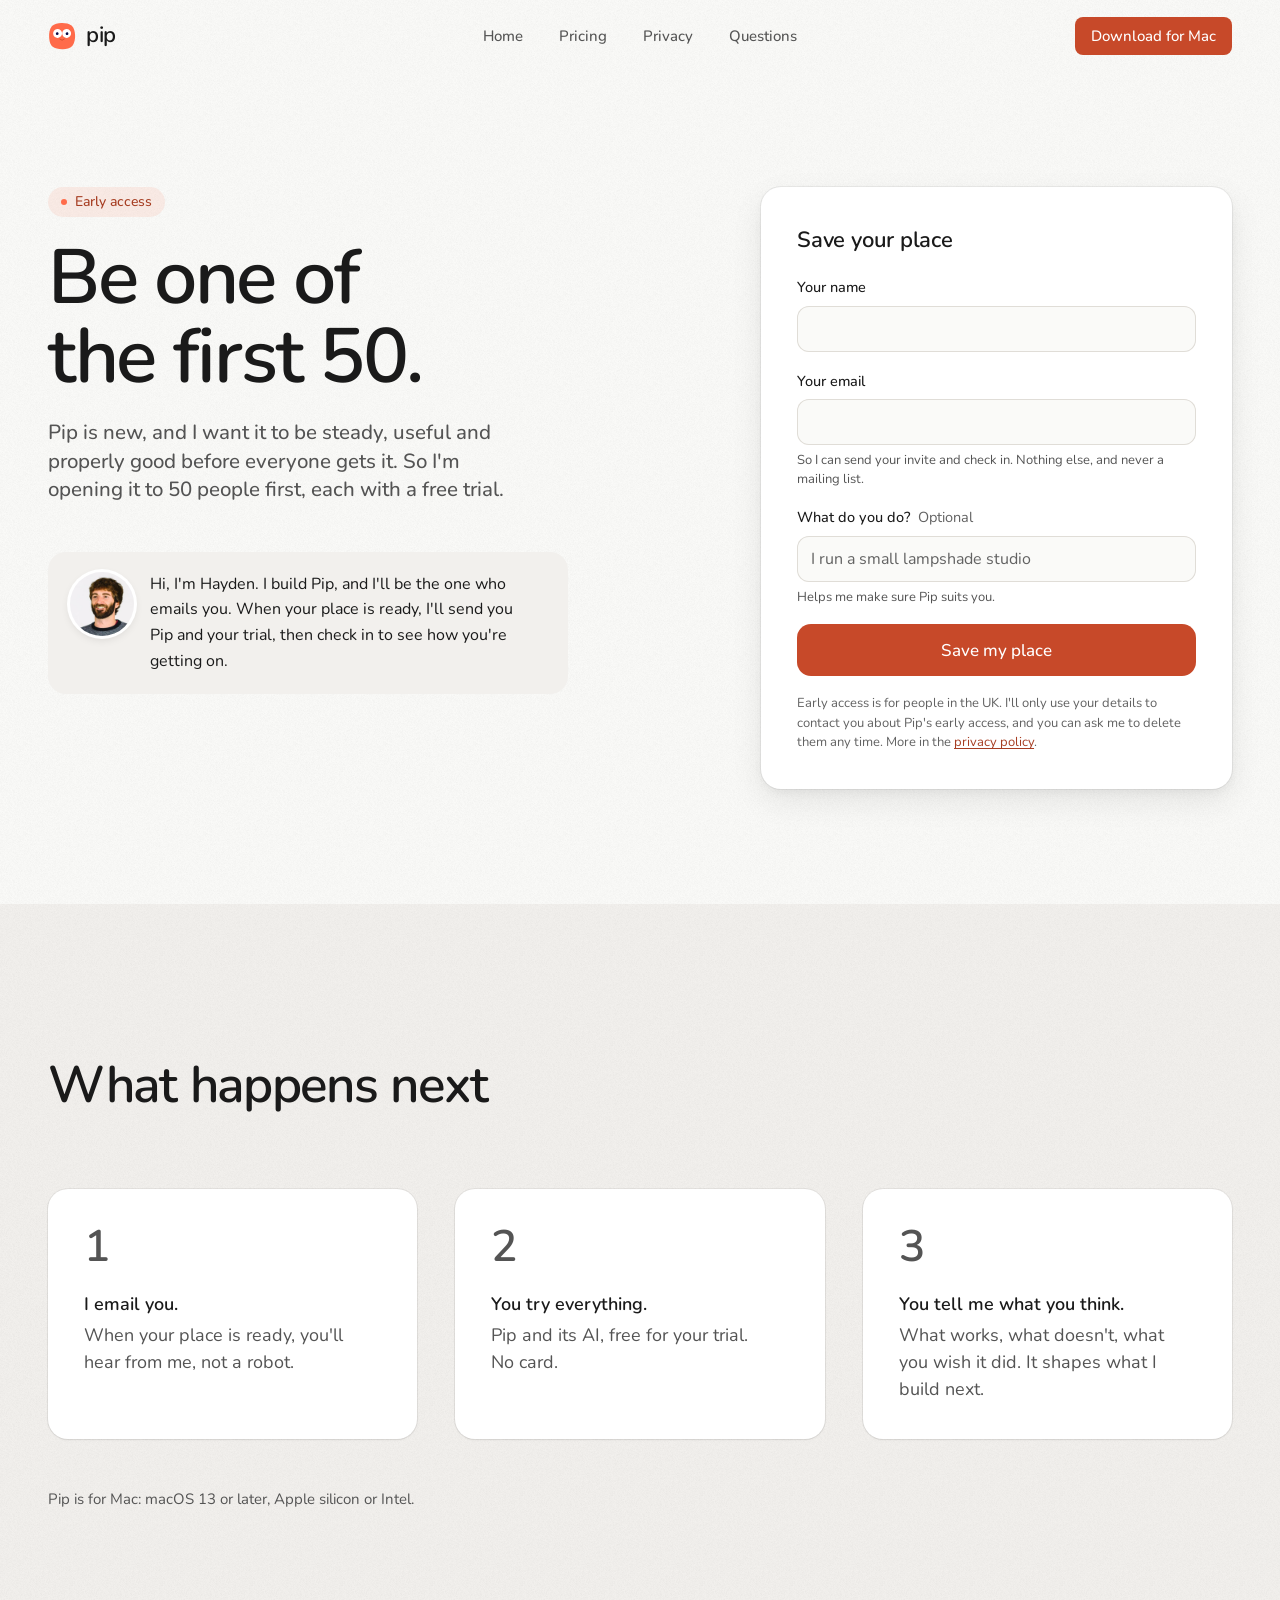
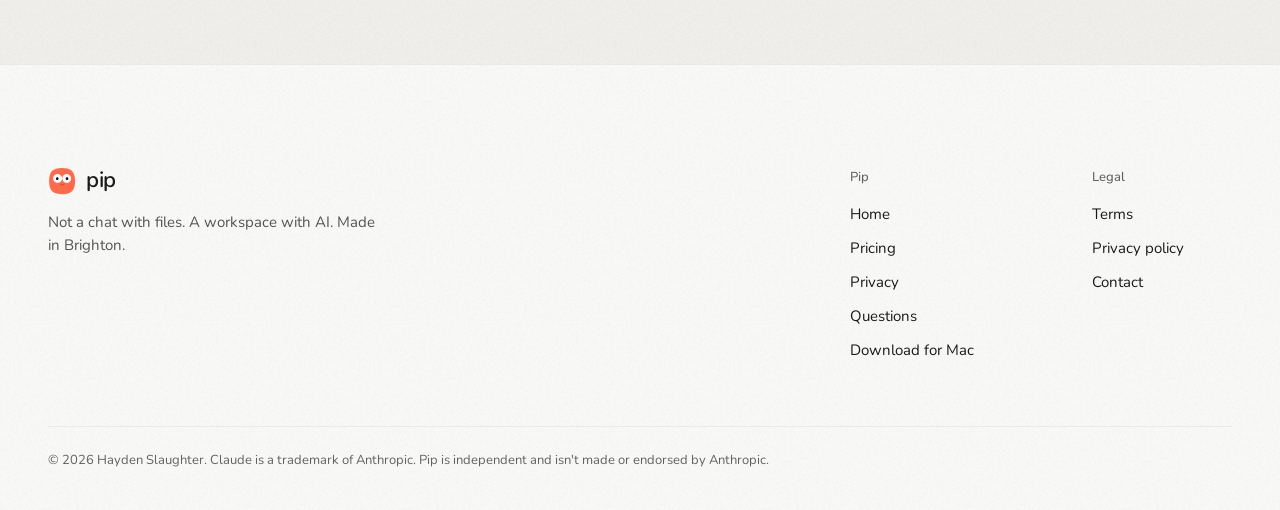
==== commit 2ecd3097: "docs(legal): finished privacy policy and terms, and the claims across the site made exact Every "[to" ====
--- a/download.html
+++ b/download.html
@@ -139,7 +139,7 @@
       </figure>
     </div>
     <div class="join-card" data-signup>
-      <form class="join-form" data-signup-form data-endpoint="https://lctzxriuwckajvpaqfyt.supabase.co/rest/v1/waitlist" data-key="sb_publishable_SS6zlj3qIMi6wj2zP-7d6w_b889_65v" novalidate>
+      <form class="join-form" data-signup-form data-endpoint="https://lctzxriuwckajvpaqfyt.supabase.co/rest/v1/rpc/join_waitlist" data-key="sb_publishable_SS6zlj3qIMi6wj2zP-7d6w_b889_65v" novalidate>
         <h2 class="join-h">Save your place</h2>
         <div class="field">
           <label for="join-name">Your name</label>
@@ -158,7 +158,7 @@
         <div class="field-trap" aria-hidden="true"><label for="join-site">Leave this empty</label><input id="join-site" name="website" type="text" tabindex="-1" autocomplete="off"></div>
         <p class="join-error" data-signup-error role="alert" hidden></p>
         <button type="submit" class="btn btn--primary join-btn" data-signup-btn>Save my place</button>
-        <p class="join-small">I'll only use your details to contact you about Pip's early access, and you can ask me to delete them any time. More in the <a href="privacy-policy.html">privacy policy</a>.</p>
+        <p class="join-small">Early access is for people in the UK. I'll only use your details to contact you about Pip's early access, and you can ask me to delete them any time. More in the <a href="privacy-policy.html">privacy policy</a>.</p>
       </form>
       <div class="join-done" data-signup-done hidden tabindex="-1">
         <span class="join-done-face"><svg class="pf pf-48" aria-hidden="true" focusable="false"><use href="#pip-face"/></svg></span>
@@ -205,7 +205,7 @@
       <a href="privacy-policy.html">Privacy policy</a>
       <a href="mailto:hello@haydenslaughter.co.uk">Contact</a>
     </div>
-    <p class="footer-small">Pip <span class="rm">[version]</span> · © <span data-date="year">2026</span> Pip. Claude is a trademark of Anthropic. Pip is independent and isn't made or endorsed by Anthropic. <span class="rm">[check wording]</span></p>
+    <p class="footer-small">© <span data-date="year">2026</span> Hayden Slaughter. Claude is a trademark of Anthropic. Pip is independent and isn't made or endorsed by Anthropic.</p>
   </div>
 </footer>
 </body>
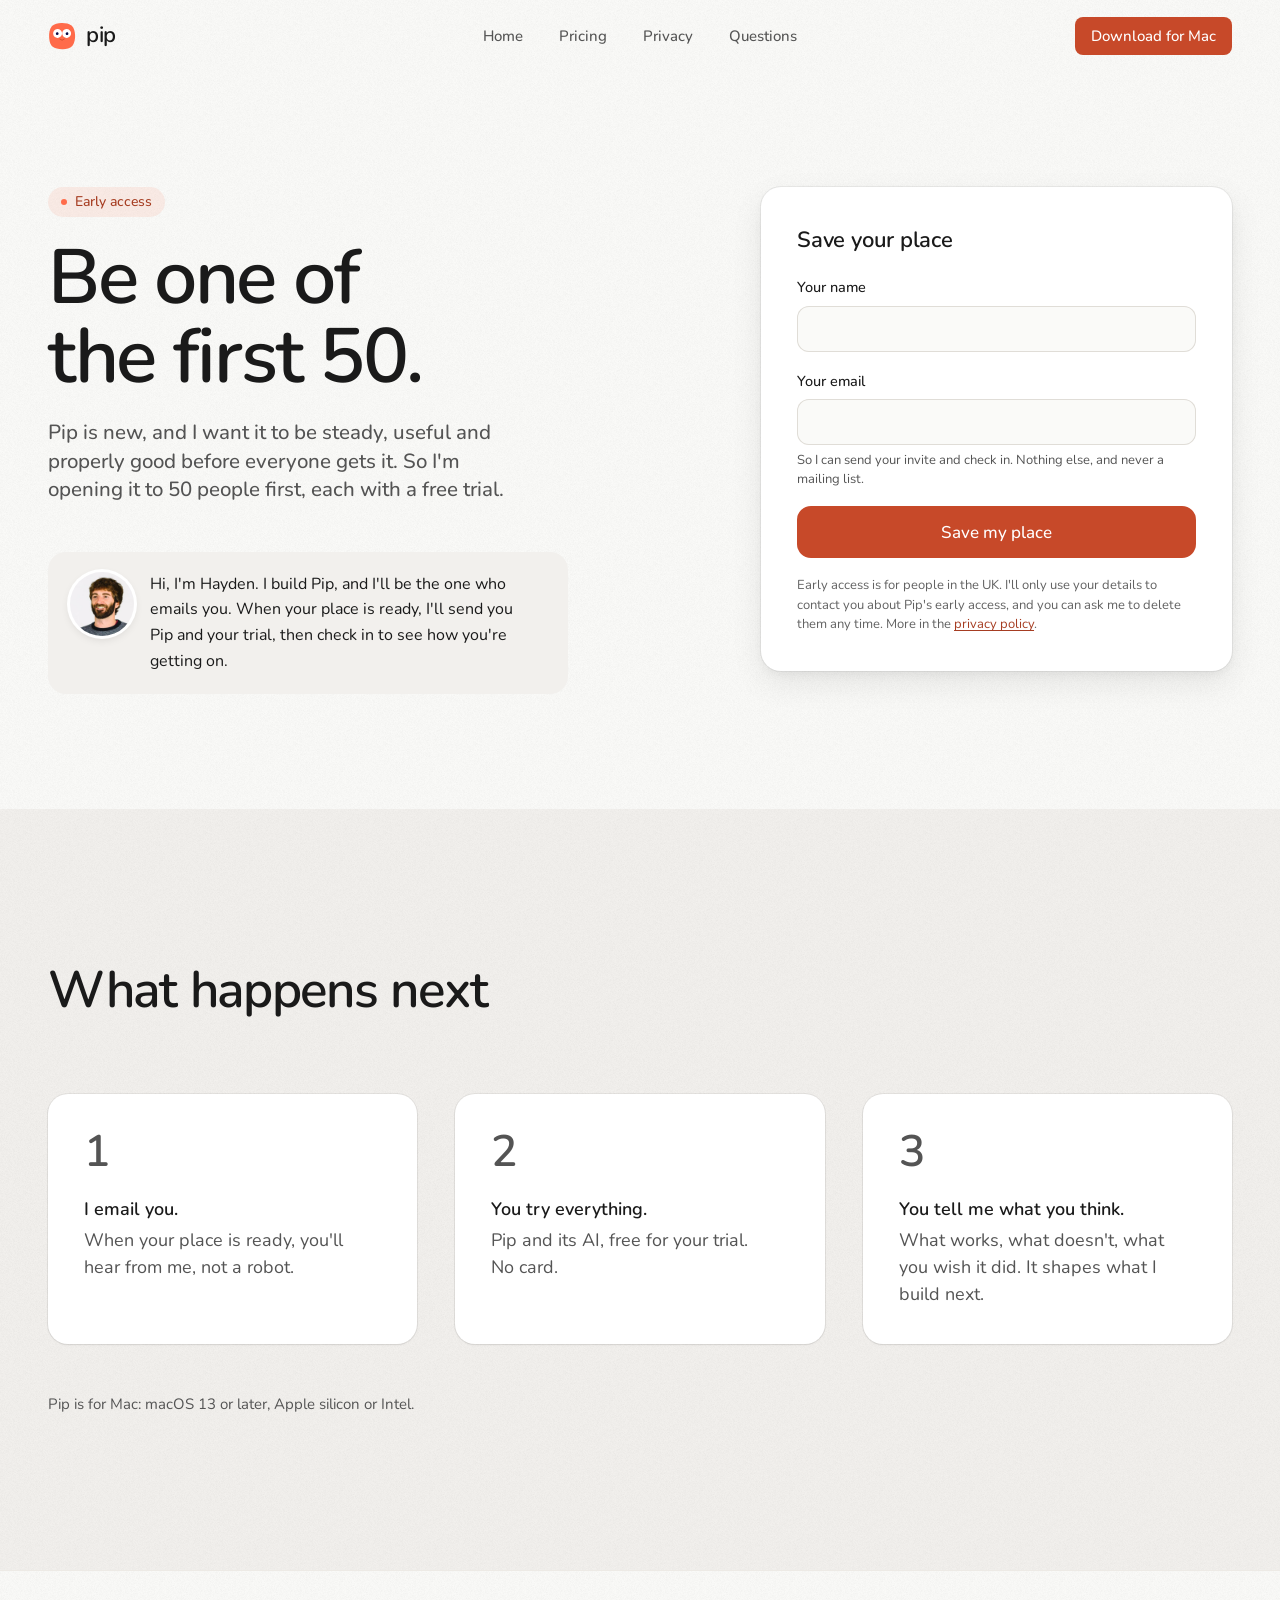
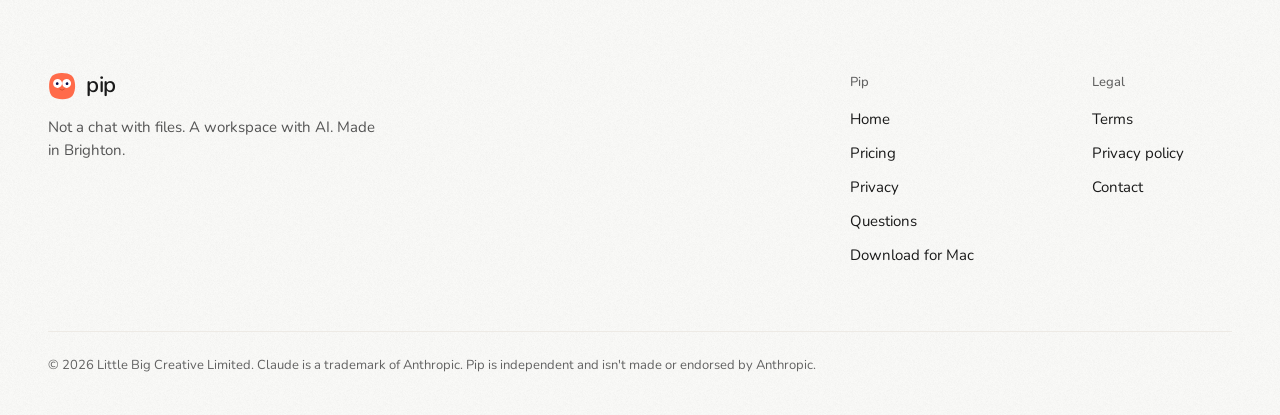
==== commit 56073769: "feat(site): a two-step sign-up, "This is the real Pip" before the demo, the credit numbers, and Litt" ====
--- a/download.html
+++ b/download.html
@@ -150,15 +150,44 @@
           <input id="join-email" name="email" type="email" autocomplete="email" maxlength="254" required aria-describedby="join-email-why">
           <p class="field-hint" id="join-email-why">So I can send your invite and check in. Nothing else, and never a mailing list.</p>
         </div>
-        <div class="field">
-          <label for="join-about">What do you do? <span class="field-opt">Optional</span></label>
-          <input id="join-about" name="about" type="text" maxlength="300" placeholder="I run a small lampshade studio" aria-describedby="join-about-why">
-          <p class="field-hint" id="join-about-why">Helps me make sure Pip suits you.</p>
-        </div>
         <div class="field-trap" aria-hidden="true"><label for="join-site">Leave this empty</label><input id="join-site" name="website" type="text" tabindex="-1" autocomplete="off"></div>
         <p class="join-error" data-signup-error role="alert" hidden></p>
         <button type="submit" class="btn btn--primary join-btn" data-signup-btn>Save my place</button>
         <p class="join-small">Early access is for people in the UK. I'll only use your details to contact you about Pip's early access, and you can ask me to delete them any time. More in the <a href="privacy-policy.html">privacy policy</a>.</p>
+      </form>
+      <form class="join-form join-more" data-signup-more hidden novalidate tabindex="-1" aria-labelledby="join-more-h">
+        <p class="join-saved"><svg class="i i-16" aria-hidden="true" focusable="false"><use href="#i-check"/></svg><span data-signup-saved>You're on the list.</span></p>
+        <h2 class="join-h" id="join-more-h">Three quick questions</h2>
+        <p class="join-more-why">They help me make sure Pip reaches the right people and gets used in the right way, and that you get the right kind of help from me, whatever that looks like. All optional.</p>
+        <div class="field">
+          <label for="join-about">What do you do?</label>
+          <input id="join-about" name="about" type="text" maxlength="300" placeholder="I run a small lampshade studio">
+        </div>
+        <fieldset class="field join-q">
+          <legend>How comfortable are you with AI?</legend>
+          <div class="join-scale">
+            <label class="join-pill"><input type="radio" name="ai_level" value="1" aria-label="1: Never tried it"><span>1</span></label>
+            <label class="join-pill"><input type="radio" name="ai_level" value="2" aria-label="2: Tried it once or twice"><span>2</span></label>
+            <label class="join-pill"><input type="radio" name="ai_level" value="3" aria-label="3: Use it now and then"><span>3</span></label>
+            <label class="join-pill"><input type="radio" name="ai_level" value="4" aria-label="4: Use it most weeks"><span>4</span></label>
+            <label class="join-pill"><input type="radio" name="ai_level" value="5" aria-label="5: Use it every day"><span>5</span></label>
+          </div>
+          <p class="join-scale-ends" data-ai-level-text aria-hidden="true"><span>Never tried it</span><span>Use it every day</span></p>
+        </fieldset>
+        <fieldset class="field join-q">
+          <legend>Do you pay for an AI at the moment?</legend>
+          <div class="join-chips">
+            <label class="join-pill"><input type="radio" name="ai_pays" value="none"><span>No</span></label>
+            <label class="join-pill"><input type="radio" name="ai_pays" value="chatgpt"><span>ChatGPT</span></label>
+            <label class="join-pill"><input type="radio" name="ai_pays" value="claude"><span>Claude</span></label>
+            <label class="join-pill"><input type="radio" name="ai_pays" value="other"><span>Another one</span></label>
+          </div>
+        </fieldset>
+        <p class="join-error" data-signup-more-error role="alert" hidden></p>
+        <div class="join-more-btns">
+          <button type="submit" class="btn btn--primary" data-signup-more-btn>Send</button>
+          <button type="button" class="btn btn--secondary" data-signup-skip>Skip</button>
+        </div>
       </form>
       <div class="join-done" data-signup-done hidden tabindex="-1">
         <span class="join-done-face"><svg class="pf pf-48" aria-hidden="true" focusable="false"><use href="#pip-face"/></svg></span>
@@ -205,7 +234,7 @@
       <a href="privacy-policy.html">Privacy policy</a>
       <a href="mailto:hello@haydenslaughter.co.uk">Contact</a>
     </div>
-    <p class="footer-small">© <span data-date="year">2026</span> Hayden Slaughter. Claude is a trademark of Anthropic. Pip is independent and isn't made or endorsed by Anthropic.</p>
+    <p class="footer-small">© <span data-date="year">2026</span> Little Big Creative Limited. Claude is a trademark of Anthropic. Pip is independent and isn't made or endorsed by Anthropic.</p>
   </div>
 </footer>
 </body>
--- a/css/site.css
+++ b/css/site.css
@@ -2626,7 +2626,7 @@
 .credits th { padding: 0 0 10px; font-size: 13px; font-weight: var(--weight-medium); color: var(--text-muted); text-align: left; }
 .credits th:last-child, .credits td:last-child { text-align: right; }
 .credits td { padding: 11px 0; box-shadow: inset 0 1px 0 var(--border-light); }
-.credits td:last-child { font-size: 18px; font-weight: var(--weight-semibold); }
+.credits td:last-child { padding-left: 16px; font-size: 18px; font-weight: var(--weight-semibold); white-space: nowrap; }
 .credits-sum { margin-top: 18px; font-size: 15px; line-height: 1.55; color: var(--text-secondary); }
 .credits-sum b { color: var(--text-primary); font-weight: var(--weight-semibold); }
 @media (max-width: 899px) {
@@ -2753,6 +2753,25 @@
 .join-btn { width: 100%; }
 .join-btn[aria-busy="true"] { opacity: 0.7; }
 .join-small { font-size: 13px; line-height: 1.5; color: var(--text-muted); }
+/* The second step: three optional questions once the place is saved */
+.join-more:focus { outline: none; }
+.join-saved { display: inline-flex; align-items: center; gap: 8px; align-self: flex-start; padding: 6px 12px 6px 10px; border-radius: var(--radius-full); background: color-mix(in srgb, var(--sage) 16%, transparent); font-size: 14px; font-weight: var(--weight-medium); color: var(--text-primary); }
+.join-saved .i { color: var(--sage-dark); }
+.join-more-why { margin-top: -6px; font-size: 15px; line-height: 1.55; color: var(--text-secondary); }
+.join-q { margin: 0; padding: 0; border: 0; min-width: 0; }
+.join-q legend { padding: 0; margin-bottom: 8px; font-size: 14.5px; font-weight: var(--weight-medium); }
+.join-scale { display: grid; grid-template-columns: repeat(5, minmax(0, 1fr)); gap: 6px; }
+.join-chips { display: flex; flex-wrap: wrap; gap: 6px; }
+.join-pill { position: relative; display: block; }
+.join-pill input { position: absolute; inset: 0; width: 100%; height: 100%; margin: 0; opacity: 0; }
+.join-pill span { display: flex; align-items: center; justify-content: center; height: 40px; padding: 0 14px; border-radius: var(--radius-full); background: var(--bg-primary); box-shadow: inset 0 0 0 1px var(--border); font-size: 15px; font-weight: var(--weight-medium); color: var(--text-primary); white-space: nowrap; transition: background-color var(--transition-fast), box-shadow var(--transition-fast); }
+.join-pill:hover span { box-shadow: inset 0 0 0 1px var(--accent-strong); }
+.join-pill input:checked + span { background: var(--accent-soft); box-shadow: inset 0 0 0 1.5px var(--accent-strong); }
+.join-pill input:focus-visible + span { outline: 2px solid var(--focus-ring); outline-offset: 2px; }
+.join-scale-ends { display: flex; justify-content: space-between; gap: 12px; margin-top: 6px; font-size: 13px; color: var(--text-muted); }
+.join-scale-ends.is-chosen { justify-content: center; color: var(--text-primary); font-weight: var(--weight-medium); }
+.join-more-btns { display: flex; gap: 10px; }
+.join-more-btns .btn { flex: 1; }
 .join-done { display: flex; flex-direction: column; align-items: flex-start; gap: 12px; }
 .join-done:focus { outline: none; }
 .join-done p { font-size: 16px; line-height: 1.55; color: var(--text-secondary); }
@@ -3161,6 +3180,38 @@
 .takeover.is-ready .takeover-poster,
 .takeover.is-ready .takeover-wait { opacity: 0; visibility: hidden; transition: opacity 420ms var(--ease-out), visibility 0s linear 420ms; }
 html.has-takeover { overflow: hidden; }
+/* The first time: what's different about this Pip (no live AI), over the stage */
+.takeover-note {
+  position: absolute;
+  inset: 0;
+  z-index: 3;
+  display: grid;
+  place-items: center;
+  padding: 24px;
+  background: color-mix(in srgb, var(--bg-primary) 62%, transparent);
+  -webkit-backdrop-filter: blur(6px);
+          backdrop-filter: blur(6px);
+}
+.takeover-note[hidden] { display: none; }
+.takeover-note-card {
+  display: flex;
+  flex-direction: column;
+  align-items: flex-start;
+  gap: 12px;
+  max-width: 440px;
+  padding: 28px 28px 24px;
+  border-radius: var(--radius-lg);
+  background: var(--surface-pip);
+  box-shadow: var(--shadow-lg), var(--win-ring);
+  font-size: 15.5px;
+  line-height: 1.55;
+  color: var(--text-secondary);
+}
+.takeover-note-h { margin-top: 2px; font-size: 22px; line-height: 1.25; font-weight: var(--weight-semibold); letter-spacing: -0.01em; color: var(--text-primary); }
+.takeover-note-ok { margin-top: 6px; }
+@media (prefers-reduced-motion: no-preference) {
+  .takeover-note:not([hidden]) .takeover-note-card { animation: intro-rise 320ms var(--ease-out) 260ms both; }
+}
 @media (max-width: 1023px) {
   .takeover-small { display: none; }
 }
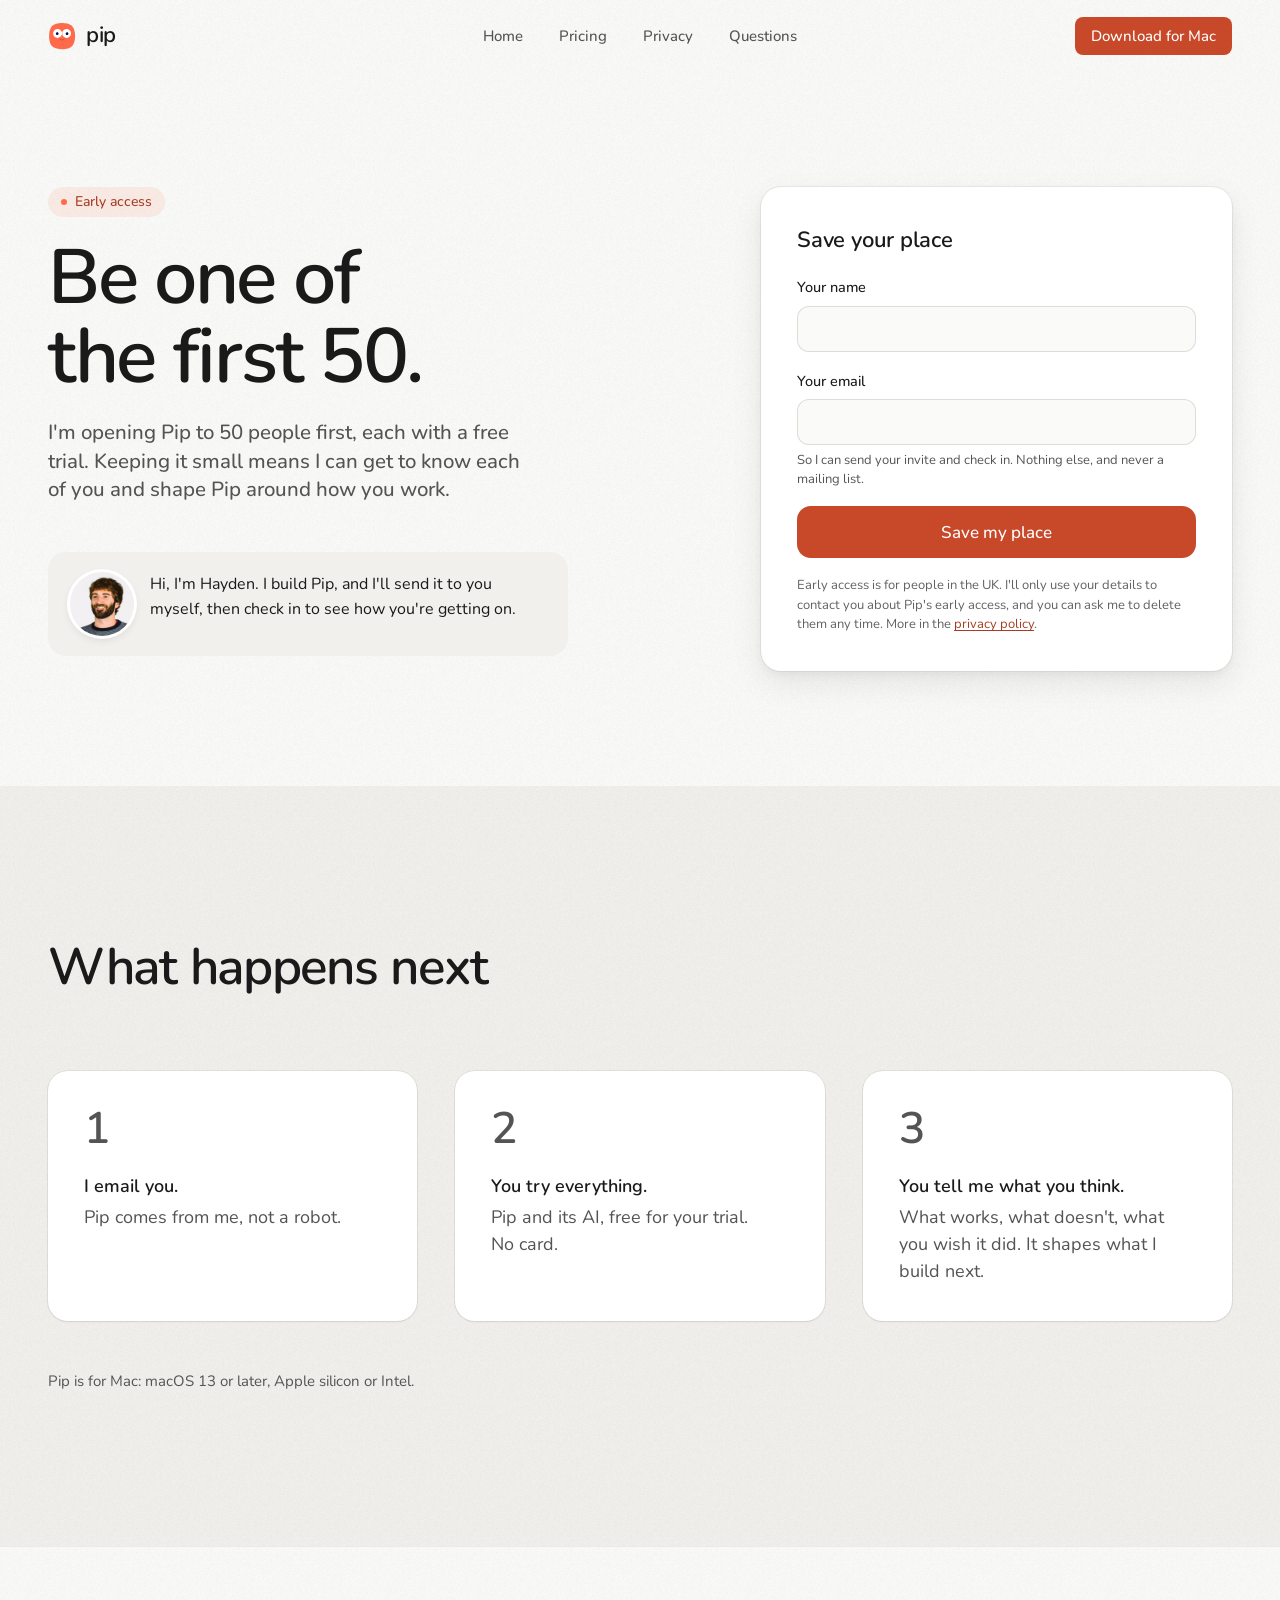
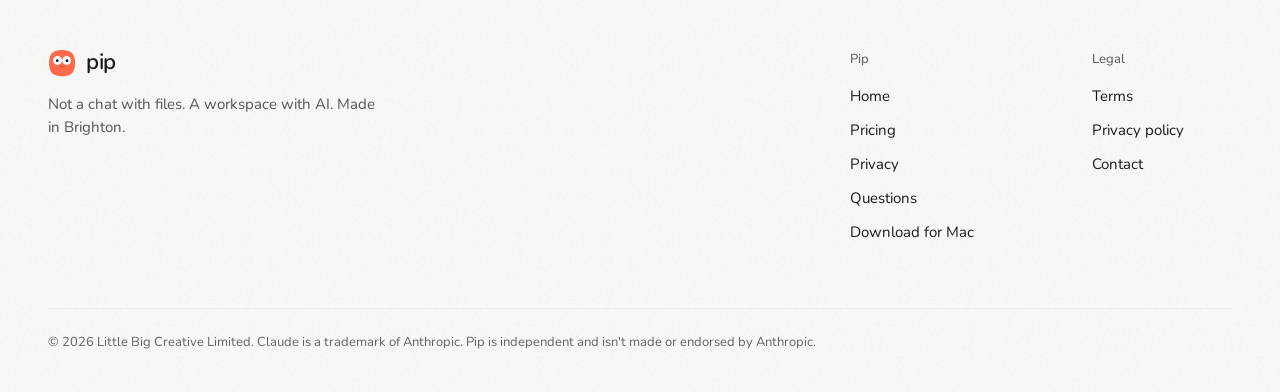
==== commit 74e53f40: "Site feedback, 19 October: a working note toolbar, handovers, Opus switch, download wording - Note t" ====
--- a/download.html
+++ b/download.html
@@ -5,7 +5,7 @@
 <meta name="viewport" content="width=device-width, initial-scale=1, viewport-fit=cover">
 <script>document.documentElement.classList.add("js");setTimeout(function(){if(!window.PIP_READY)document.documentElement.classList.add("no-reveal")},3000);</script>
 <title>Be one of Pip's first 50 · Pip</title>
-<meta name="description" content="Pip is opening to its first 50 people, each with a free trial. Save your place, and Hayden will email you when it's ready.">
+<meta name="description" content="Pip is opening to its first 50 people, each with a free trial. Save your place, and Hayden will send Pip to you.">
 <link rel="canonical" href="https://hellopip.co.uk/download.html">
 <link rel="preload" href="assets/fonts/nunito-latin-wght-normal.woff2" as="font" type="font/woff2" crossorigin>
 <link rel="stylesheet" href="css/site.css">
@@ -24,7 +24,7 @@
 <meta property="og:site_name" content="Pip">
 <meta property="og:locale" content="en_GB">
 <meta property="og:title" content="Be one of Pip's first 50">
-<meta property="og:description" content="Pip is opening to its first 50 people, each with a free trial. Save your place, and Hayden will email you when it's ready.">
+<meta property="og:description" content="Pip is opening to its first 50 people, each with a free trial. Save your place, and Hayden will send Pip to you.">
 <meta property="og:url" content="https://hellopip.co.uk/download.html">
 <meta property="og:image" content="https://hellopip.co.uk/assets/og-card.png">
 <meta property="og:image:width" content="1200">
@@ -32,7 +32,7 @@
 <meta property="og:image:alt" content="Pip, a workspace with AI for your Mac">
 <meta name="twitter:card" content="summary_large_image">
 <meta name="twitter:title" content="Be one of Pip's first 50">
-<meta name="twitter:description" content="Pip is opening to its first 50 people, each with a free trial. Save your place, and Hayden will email you when it's ready.">
+<meta name="twitter:description" content="Pip is opening to its first 50 people, each with a free trial. Save your place, and Hayden will send Pip to you.">
 <meta name="twitter:image" content="https://hellopip.co.uk/assets/og-card.png">
 </head>
 <body data-page="download">
@@ -129,12 +129,12 @@
       <div class="page-hero">
         <p class="join-kicker">Early access</p>
         <h1 class="h1" id="join-h">Be one of the first 50.</h1>
-        <p class="lead">Pip is new, and I want it to be steady, useful and properly good before everyone gets it. So I'm opening it to 50 people first, each with a free trial.</p>
+        <p class="lead">I'm opening Pip to 50 people first, each with a free trial. Keeping it small means I can get to know each of you and shape Pip around how you work.</p>
       </div>
       <figure class="join-note">
         <img class="join-face" src="assets/img/hayden-avatar.jpg" width="320" height="320" alt="Hayden" decoding="async">
         <blockquote>
-          <p>Hi, I'm Hayden. I build Pip, and I'll be the one who emails you. When your place is ready, I'll send you Pip and your trial, then check in to see how you're getting on.</p>
+          <p>Hi, I'm Hayden. I build Pip, and I'll send it to you myself, then check in to see how you're getting on.</p>
         </blockquote>
       </figure>
     </div>
@@ -192,7 +192,7 @@
       <div class="join-done" data-signup-done hidden tabindex="-1">
         <span class="join-done-face"><svg class="pf pf-48" aria-hidden="true" focusable="false"><use href="#pip-face"/></svg></span>
         <h2 class="join-h" data-signup-thanks>Thanks. You're on the list.</h2>
-        <p data-signup-next>I'll email you when your place is ready. Keep an eye out for an email from Hayden at Pip.</p>
+        <p data-signup-next>I'll send Pip to you myself. Keep an eye out for an email from Hayden at Pip.</p>
         <p class="join-small">Pip runs on Macs with macOS 13 or later, Apple silicon or Intel.</p>
       </div>
     </div>
@@ -206,7 +206,7 @@
       <h2 class="h2" id="next-h">What happens next</h2>
     </div>
     <ol class="steps stack-gap" data-reveal>
-      <li class="card step"><span class="step-n tnum" aria-hidden="true">1</span><p><b>I email you.</b> When your place is ready, you'll hear from me, not a robot.</p></li>
+      <li class="card step"><span class="step-n tnum" aria-hidden="true">1</span><p><b>I email you.</b> Pip comes from me, not a robot.</p></li>
       <li class="card step"><span class="step-n tnum" aria-hidden="true">2</span><p><b>You try everything.</b> Pip and its AI, free for your trial. No card.</p></li>
       <li class="card step"><span class="step-n tnum" aria-hidden="true">3</span><p><b>You tell me what you think.</b> What works, what doesn't, what you wish it did. It shapes what I build next.</p></li>
     </ol>
--- a/css/site.css
+++ b/css/site.css
@@ -63,6 +63,14 @@
    Brand coral #FF6B4A is NOT a text colour and not a white-text fill (2.82:1).
    ────────────────────────────────────────────────────────────────────────── */
 
+@font-face {
+  font-family: "Lilita One";
+  src: url("../assets/fonts/lilita-one-latin.woff2") format("woff2");
+  font-weight: 400;
+  font-style: normal;
+  font-display: swap;
+}
+
 :root {
   color-scheme: light;
 
@@ -71,6 +79,10 @@
   --coral-dark: #D4502E;     /* The mouth. 4.21:1 with white: misses AA, not a button fill. */
   --coral-hover: #E85A3A;    /* Decorative hover only. 3.53:1 with white. */
   --navy: #090A49;           /* Pupils; the one high-emphasis dark. 17.45:1 on canvas, 6.47:1 on coral. */
+  --deck-paper: #FAFAF8;     /* A deck's own paper, ink, wash and accent ink (Coral Brief): fixed, light and dark */
+  --deck-ink: #1A1A1A;
+  --deck-coral-wash: #FFE9E1;
+  --deck-coral-ink: #B64528;
   --sage: #7A9278;           /* Data and calm secondary. */
   --sage-dark: #5C7459;      /* 5.13:1 with white. */
 
@@ -835,6 +847,8 @@
   color: var(--text-primary);
 }
 .band .icon-tile { background: var(--bg-primary); }
+/* On a band, the demo's stage is the page's own ground, so it still reads as a box */
+.band .pp { background-color: var(--bg-primary); }
 
 /* ── Ticks ───────────────────────────────────────────────────────────────── */
 .ticks { list-style: none; display: flex; flex-direction: column; gap: 12px; }
@@ -1136,22 +1150,11 @@
 }
 .win-end { justify-self: end; display: flex; align-items: center; }
 
-/* ── Try-it demos ────────────────────────────────────────────────────────────
-   Every demo a visitor can drive has the same shape, top to bottom:
-     .demo-try   your choices, in one strip:
-                   a "Try it" label with a pulsing dot;
-                   choices: .try-btn, white pills with an edge (the one you
-                     picked takes the coral wash and a brick edge);
-                   a watch-only demo keeps its Replay at the right end
-                     (.demo-try-end).
-     .demo-pip   Pip's line: what Pip says. With .demo-pip--act it ends in
-                 the one button to press next (.demo-pip-act), beside the
-                 question it answers:
-                   .try-go   the one thing that does the job (Yes, draft
-                             it / Next step): always a solid brick pill;
-                   .try-back "View original" (or Start again): a white
-                             pill with an edge and an icon.
-     .demo-body  the result.
+/* ── Demos ─────────────────────────────────────────────────────────────────
+   .demo is a demo's card (the search comparison, the chats, People and
+   things). The demos a visitor drives use "Pip on your page" (.pp, below):
+   the file in the middle and Pip popping out from its face. .try-back is the
+   white pill with an edge and an icon (Undo, Play it again).
    No fake Mac title bar: these are things to use, not pictures of a window. */
 .demo {
   position: relative;
@@ -1167,79 +1170,7 @@
   line-height: 1.5;
   color: var(--text-primary);
 }
-.demo-try {
-  display: flex;
-  flex-wrap: wrap;
-  align-items: center;
-  gap: 10px 14px;
-  padding: 14px clamp(14px, 3cqi, 20px);
-  background: var(--bg-secondary);
-  box-shadow: inset 0 -1px 0 var(--border-light);
-}
-.demo-try-label {
-  display: inline-flex;
-  align-items: center;
-  gap: 9px;
-  font-size: 14px;
-  font-weight: var(--weight-semibold);
-  color: var(--text-primary);
-  white-space: nowrap;
-}
-.demo-try-label::before {
-  content: "";
-  flex: none;
-  width: 9px;
-  height: 9px;
-  border-radius: var(--radius-full);
-  background: var(--accent);
-}
-.demo-try-actions { display: flex; flex-wrap: wrap; gap: 8px; min-width: 0; }
-.demo-try-end { margin-left: auto; display: flex; align-items: center; gap: 8px; }
-.try-btn {
-  display: inline-flex;
-  align-items: center;
-  gap: 7px;
-  height: 36px;
-  padding: 0 15px;
-  border: 0;
-  border-radius: var(--radius-full);
-  background: var(--surface-pip);
-  box-shadow: inset 0 0 0 1px var(--border), 0 1px 2px rgba(0, 0, 0, 0.06);
-  font-size: 14px;
-  font-weight: var(--weight-medium);
-  line-height: 1;
-  color: var(--text-primary);
-  white-space: nowrap;
-  transition: transform var(--transition-fast), box-shadow var(--transition-fast), background-color var(--transition-fast), color var(--transition-fast);
-}
-.try-btn .i { color: var(--text-secondary); }
-.try-btn:hover { transform: translateY(-1px); box-shadow: inset 0 0 0 1px var(--accent-strong), 0 4px 10px rgba(166, 61, 34, 0.12); }
-.try-btn:active { transform: scale(var(--press)); }
-.try-btn[aria-pressed="true"] { background: var(--accent-soft); color: var(--text-primary); box-shadow: inset 0 0 0 1.5px var(--accent-strong); }
-.try-btn[aria-pressed="true"] .i { color: var(--text-accent); }
-/* The one button that does the job: the same solid brick pill in every demo */
-.try-go {
-  display: inline-flex;
-  align-items: center;
-  gap: 7px;
-  height: 36px;
-  padding: 0 16px;
-  border: 0;
-  border-radius: var(--radius-full);
-  background: var(--accent-strong);
-  color: var(--text-on-dark);
-  font-size: 14px;
-  font-weight: var(--weight-medium);
-  line-height: 1;
-  white-space: nowrap;
-  box-shadow: 0 2px 6px rgba(166, 61, 34, 0.22);
-  transition: transform var(--transition-fast), background-color var(--transition-fast), box-shadow var(--transition-fast);
-}
-.try-go:hover { background: var(--accent-strong-hover); transform: translateY(-1px); box-shadow: 0 5px 12px rgba(166, 61, 34, 0.26); }
-.try-go:active { transform: scale(var(--press)); }
-.try-go .i { color: currentColor; }
-.try-go:disabled { opacity: 0.5; transform: none; }
-/* View original / Replay: a white pill with an edge, so it reads as a button */
+/* Undo / Play it again: a white pill with an edge, so it reads as a button */
 .try-back {
   display: inline-flex;
   align-items: center;
@@ -1260,57 +1191,7 @@
 .try-back .i { color: var(--text-secondary); }
 .try-back:hover { transform: translateY(-1px); box-shadow: inset 0 0 0 1px var(--text-secondary), 0 3px 8px rgba(0, 0, 0, 0.08); }
 .try-back:active { transform: scale(var(--press)); }
-/* Its place is kept while it's hidden, so the strip never changes height when it appears */
-.demo-try-end > .try-back[hidden] { display: inline-flex !important; visibility: hidden; }
-.try-btn:disabled { opacity: 0.45; transform: none; }
-.try-btn--quiet { height: 32px; padding: 0 12px; background: transparent; box-shadow: none; color: var(--text-secondary); }
-.try-btn--quiet:hover { background: var(--bg-hover); box-shadow: none; color: var(--text-primary); }
-.demo-pip {
-  display: flex;
-  align-items: flex-start;
-  gap: 10px;
-  min-height: 52px;
-  padding: 13px clamp(14px, 3cqi, 20px);
-  box-shadow: inset 0 -1px 0 var(--border-light);
-  font-size: 14.5px;
-  line-height: 1.5;
-}
-.demo-pip .pf { margin-top: 1px; }
-.demo-pip { position: relative; }
-.demo-pip p { min-width: 0; flex: 1; }
-.demo-pip .is-busy { display: inline-flex; align-items: center; gap: 8px; color: var(--text-secondary); }
-/* The one button to press next sits at the end of Pip's line, beside what
-   Pip asks: the do-it button (Yes, draft it / Next step) before, View
-   original or Start again after. Choices stay in the strip above. */
-.demo-pip--act { align-items: center; min-height: 64px; padding-block: 12px; padding-right: clamp(12px, 2.4cqi, 16px); }
-.demo-pip--act .pf { margin-top: 0; }
-.demo-pip-act { flex: none; display: flex; align-items: center; gap: 8px; margin-left: auto; }
-.demo-pip-act .try-go,
-.demo-pip-act .try-back { height: 38px; font-size: 14.5px; }
-.demo-pip-act .try-go { padding: 0 18px; }
-/* a demo whose button comes and goes keeps its place, so the line never reflows */
-.demo-pip-act--keep > [hidden] { display: inline-flex !important; visibility: hidden; }
-@container (max-width: 560px) {
-  .demo-pip--act { flex-wrap: wrap; align-items: flex-start; gap: 8px 10px; }
-  .demo-pip--act > p { flex: 1 1 calc(100% - 40px); }
-  .demo-pip--act .pf { margin-top: 1px; }
-  .demo-pip-act { margin-left: 34px; }
-}
 .demo-body { position: relative; min-width: 0; }
-/* Until someone has tried it, the first button gently asks to be pressed */
-@media (prefers-reduced-motion: no-preference) {
-  .demo:not(.is-tried) .demo-try-label::before { animation: try-pulse 2.2s var(--ease-in-out) infinite; }
-  .demo:not(.is-tried) .try-btn[data-first] { animation: try-nudge 2.2s var(--ease-in-out) 1s infinite; }
-}
-@keyframes try-pulse {
-  0%, 100% { box-shadow: 0 0 0 0 var(--accent-soft-strong); }
-  50%      { box-shadow: 0 0 0 6px transparent; }
-}
-@keyframes try-nudge {
-  0%, 70%, 100% { box-shadow: inset 0 0 0 1px var(--border), 0 1px 2px rgba(0, 0, 0, 0.06); }
-  35%           { box-shadow: inset 0 0 0 1px var(--accent-strong), 0 0 0 4px var(--accent-soft); }
-}
-
 /* ── Shared insides ─────────────────────────────────────────────────────── */
 
 /* The file tree: the demo's sidebar and the "In Pip" window */
@@ -1426,6 +1307,15 @@
   transition: box-shadow var(--transition-normal);
 }
 .demo--find.is-typing .find-search { box-shadow: inset 0 0 0 1px var(--accent-strong), var(--accent-ring); }
+/* Pip's side: a real search box, with three searches to try under it */
+.find-search--live { cursor: text; }
+.find-search--live:focus-within { box-shadow: inset 0 0 0 1px var(--accent-strong), var(--accent-ring); }
+.find-input { flex: 1; min-width: 0; height: 100%; border: 0; background: transparent; font: inherit; font-size: 15px; color: var(--text-primary); outline: none; }
+.find-input::placeholder { color: var(--text-muted); }
+.find-input::-webkit-search-cancel-button { -webkit-appearance: none; }
+.find-try { flex: none; display: flex; flex-wrap: wrap; align-items: center; gap: 6px; margin-top: 8px; font-size: 12.5px; color: var(--text-muted); }
+.find-sug { height: 28px; padding: 0 10px; border: 0; border-radius: var(--radius-full); background: var(--bg-secondary); font-size: 12.5px; font-weight: var(--weight-medium); color: var(--text-primary); white-space: nowrap; transition: background-color var(--transition-fast), box-shadow var(--transition-fast); }
+.find-sug:hover, .find-sug[aria-pressed="true"] { background: var(--accent-soft); box-shadow: inset 0 0 0 1.5px var(--accent-strong); }
 .find-q { font-size: 15px; color: var(--text-primary); white-space: nowrap; overflow: hidden; }
 .find-ph { color: var(--text-muted); }
 .find-search .caret { height: 1.15em; }
@@ -1453,97 +1343,230 @@
   .demo--find.is-found .find-tree .tree-in.is-near { display: flex; }
 }
 
-/* ── Help with the bit you're stuck on: four rewrites of one paragraph ──── */
-.help-body { display: flex; flex-direction: column; gap: 10px; padding: clamp(20px, 4cqi, 32px) clamp(18px, 5cqi, 40px) 18px; }
-.help-title { margin-bottom: 4px; font-size: 24px; font-weight: var(--weight-semibold); line-height: 1.2; letter-spacing: var(--tracking-tight); }
-.help-row { display: grid; grid-template-columns: minmax(0, 1fr) 84px; gap: 18px; align-items: start; }
-.help-para { margin: 0 -10px; padding: 8px 10px; border-radius: 10px; font-size: 16px; line-height: 1.6; }
-.help-sel { border-radius: 4px; background: color-mix(in srgb, var(--accent) 22%, transparent); box-decoration-break: clone; -webkit-box-decoration-break: clone; transition: background-color var(--dur-settle) var(--ease-out), opacity var(--dur-settle) var(--ease-out); }
-.demo--help.is-edited .help-sel { background: transparent; }
-.demo--help.is-edited [data-help-text] { background: none; }
-.demo--help.is-edited .help-para:has([data-help-text]) { background: var(--accent-soft); }
-.demo--help.is-clearing .help-sel { opacity: 0; }
-.help-para .caret { height: 1.1em; vertical-align: -0.18em; }
-.help-sel { white-space: pre-line; }
-.demo--help.is-typing .help-para .caret { opacity: 1; }
-.help-para--rest { color: var(--text-primary); }
-.help-tag { padding-top: 11px; font-size: 12.5px; color: var(--text-accent); white-space: nowrap; }
-.help-tag--yours { color: var(--text-muted); }
-.demo-pip .demo-pip-face { display: inline-flex; flex: none; }
-@container (max-width: 520px) {
-  .help-row { grid-template-columns: minmax(0, 1fr); gap: 0; }
-  .help-tag { order: -1; padding-top: 2px; }
-  .help-para { font-size: 15px; }
-}
-
-/* ── Not just words: the six jobs ───────────────────────────────────────── */
-
-/* "Help with everything you make." A try-it demo with the site's one shape,
-   top to bottom: the strip holds the choices ("Try it: pick a job" and the
-   six jobs); Pip's line asks, and your answer (the do-it button, or View
-   original once it's done) sits at the end of that same line; the work fills
-   one steady box underneath.
-
-   The box is one height for every job and every moment of one, sized to the
-   work rather than the screen, and each file sits centred at its natural
-   size. Pip's line keeps room for its tallest message at this width
-   (measured in script), so nothing moves when you pick, press or switch.
-   Without script every job's "before" is listed. */
-.win--jobs { container-name: jobs; max-width: 1320px; margin-inline: auto; }
-/* Without script the controls would do nothing, so only the befores show */
-.win--jobs:not(.is-ready) .jobs-try,
-.win--jobs:not(.is-ready) .jobs-pip { display: none; }
-
-/* The strip: the label, then the six jobs. They wrap and never scroll; the
-   label takes a line of its own when they don't fit beside it */
-.jobs-pick { gap: 8px; }
-.jobs-pick .try-btn { padding: 0 15px 0 13px; }
-.jobs-pick .try-btn .i-16 { width: 15px; height: 15px; }
-
-/* Pip's line (the shared .demo-pip--act): the face, what Pip says, and the
-   one button at the end. While Pip works the do-it button keeps its place,
-   unseen, so the words never reflow */
-.jobs-face { flex: none; display: inline-flex; }
-.jobs-msg { color: var(--text-primary); }
-.jobs-msg.is-busy { display: flex; align-items: flex-start; gap: 8px; color: var(--text-secondary); }
-.jobs-msg.is-busy .dots { height: 1.5em; }
-.jobs-pip.is-working .try-go { visibility: hidden; }
-.jobs-pip .try-back .i { margin-left: -1px; }
-/* Until the visitor has clicked anything here, the do-it button gently asks to be pressed */
+/* ── Pip on your page: the one pattern every demo uses ────────────────────
+   As in the app with Pip docked to the side: your file on the left, which you
+   can work in, and Pip's panel on the right, always open, the same height as
+   the file. The panel is the app's: "Whole note | Selection" at the top, the
+   "How Pip can help" card with Pip's line and its moves, the conversation
+   under it, and "Ask Pip about this note…" at the foot. Pip changes only what
+   you pick, underlined as Pip's edit, with Undo, until you change it and it's
+   yours. On a narrow stage the panel sits under the file.
+     .pp         the stage: a calm desk the two sit on
+     .pp-doc     the file: .pp-tabs > .pp-tab (files open in tabs), .pp-crumb,
+                 .pp-title, .pp-body (the writing)
+     .pp-edit    a bit Pip changed; .is-yours once the visitor has changed it
+     .pp-pop     Pip's panel: .pp-pop-head (.pp-scope), .pp-thread (.pp-card
+                 with .pp-lead and .pp-moves > .pp-move, then .pp-msg),
+                 .pp-compose
+     .pp-hint    one line under the two: whose turn it is, what's marked
+     .pp-replay  "Play it again"; .pp-pointer a play-through's pointer */
+/* The stage's own box, which says when the panel goes under the file */
+.pp-box { container: ppbox / inline-size; }
+.pp {
+  /* One height for every file on every stage, so the three demos match */
+  --pp-h: clamp(470px, calc(100svh - var(--header-h) - 250px), 540px);
+  position: relative;
+  min-width: 0;
+  display: grid;
+  grid-template-columns: minmax(0, 760px) 340px;
+  justify-content: center;
+  align-items: stretch;
+  gap: 14px;
+  padding: 58px clamp(14px, 3.5cqi, 40px) 64px;
+  border-radius: 26px;
+  background: var(--bg-secondary);
+  background-image: var(--grain);
+  background-size: 90px 90px;
+  box-shadow: inset 0 0 0 1px var(--border-light);
+  overflow: hidden;
+  container-type: inline-size;
+  text-align: left;
+}
+.pp-doc {
+  position: relative;
+  min-width: 0;
+  min-height: var(--pp-h);
+  padding: 22px clamp(20px, 5cqi, 56px) 84px;
+  border-radius: 16px;
+  background: var(--surface-pip);
+  box-shadow: var(--shadow-md), var(--win-ring);
+}
+.pp-crumb { margin-bottom: 18px; font-size: 13px; color: var(--text-muted); }
+/* Files open in tabs along the top of the page, as in the app; on a phone, two columns */
+.pp-tabs { display: flex; flex-wrap: wrap; gap: 4px; margin: -8px -10px 16px; padding: 0 0 8px; box-shadow: inset 0 -1px 0 var(--border-light); }
+.pp-tab { display: inline-flex; align-items: center; gap: 7px; min-width: 0; height: 34px; padding: 0 12px; border: 0; border-radius: 10px; background: transparent; font-size: 13.5px; font-weight: var(--weight-medium); color: var(--text-secondary); white-space: nowrap; transition: background-color var(--transition-fast), color var(--transition-fast), box-shadow var(--transition-fast); }
+.pp-tab .i { color: var(--text-muted); }
+.pp-tab span { overflow: hidden; text-overflow: ellipsis; }
+.pp-tab:hover { background: var(--bg-hover); color: var(--text-primary); }
+.pp-tab[aria-selected="true"] { background: var(--accent-soft); color: var(--text-primary); box-shadow: inset 0 0 0 1.5px var(--accent-strong); }
+.pp-tab[aria-selected="true"] .i { color: var(--text-accent); }
+.pp-title { margin-bottom: 14px; font-size: 30px; line-height: 1.15; font-weight: var(--weight-semibold); letter-spacing: var(--tracking-tight); }
+.pp-body { min-height: 150px; font-size: 17px; line-height: 1.7; color: var(--text-primary); outline: none; caret-color: var(--accent-strong); }
+.pp-body p { margin: 0 0 14px; }
+.pp-body:focus-visible { outline: none; }
+.pp-edit { border-radius: 3px; background: var(--accent-soft); box-shadow: inset 0 -2px 0 var(--accent); transition: background-color 600ms var(--ease-out), box-shadow 600ms var(--ease-out); }
+.pp-edit.is-yours { background: transparent; box-shadow: inset 0 -2px 0 transparent; }
+.pp-caret { display: inline-block; width: 2px; height: 1.1em; margin: 0 1px; vertical-align: -0.18em; background: var(--accent-strong); }
+::highlight(pp-picked) { background-color: color-mix(in srgb, var(--accent) 28%, transparent); }
+/* What the bar makes, sized to this page's 17px writing */
+.pp-body h1 { margin: 0 0 10px; font-size: 28px; line-height: 1.15; font-weight: var(--weight-semibold); letter-spacing: var(--tracking-tight); }
+.pp-body h2 { margin: 0 0 8px; font-size: 22px; line-height: 1.3; font-weight: var(--weight-semibold); }
+.pp-body b, .pp-body strong { font-weight: var(--weight-semibold); }
+.pp-body ul, .pp-body ol { margin: 0 0 14px; padding-left: 1.5em; }
+/* The note's format bar, as the app draws it (.pip-toolbar): Lucide at 20px
+   in 30px buttons, a hairline between groups, pressed in the accent wash,
+   greyed when it can't act. Undo and Redo step through the note's history. */
+.pp-toolbar { position: absolute; left: 50%; bottom: 18px; display: flex; align-items: center; gap: 4px; height: 40px; padding: 4px 8px; border: 1px solid var(--border-light); border-radius: var(--radius-lg); background: var(--surface-pip); box-shadow: var(--shadow-lg); transform: translateX(-50%); }
+.pp-toolbar button { flex: none; width: 30px; height: 30px; display: grid; place-items: center; padding: 0; border: 0; border-radius: var(--radius-sm); background: transparent; color: var(--text-secondary); transition: background-color var(--transition-fast), color var(--transition-fast); }
+.pp-toolbar button:hover:not(:disabled) { background: var(--bg-hover); color: var(--text-primary); }
+.pp-toolbar button[aria-pressed="true"] { background: var(--accent-dim); color: var(--text-accent); }
+.pp-toolbar button:disabled { opacity: 0.35; }
+.pp-toolbar .pp-sep { flex: none; width: 1px; height: 22px; margin: 0 4px; background: var(--border); }
+
+/* Pip's panel, docked: it takes the file's height and scrolls inside */
+.pp-pop { position: relative; min-width: 0; display: flex; flex-direction: column; border-radius: 18px; background: var(--surface-pip); box-shadow: var(--shadow-md), var(--win-ring); contain: size; }
+.pp-pop[hidden] { display: flex !important; }
+.pp-pop-head { flex: none; display: flex; align-items: center; gap: 8px; padding: 10px 10px 10px 12px; box-shadow: inset 0 -1px 0 var(--border-light); }
+.pp-scope { display: inline-flex; padding: 3px; border-radius: var(--radius-full); background: var(--bg-secondary); font-size: 12.5px; font-weight: var(--weight-medium); }
+.pp-scope span { display: inline-flex; align-items: center; gap: 4px; padding: 3px 10px; border-radius: var(--radius-full); color: var(--text-muted); transition: background-color var(--transition-fast), color var(--transition-fast); }
+.pp-scope span.is-on { background: var(--surface-pip); color: var(--text-primary); box-shadow: var(--shadow-sm); }
+.pp-scope .i { width: 12px; height: 12px; }
+.pp-head-icons { margin-left: auto; display: inline-flex; gap: 2px; color: var(--text-muted); }
+.pp-head-icons span { width: 30px; height: 30px; display: grid; place-items: center; }
+.pp-close { display: none; }
+.pp-thread { flex: 1; min-height: 0; overflow-y: auto; display: flex; flex-direction: column; gap: 12px; padding: 14px 12px; scroll-behavior: smooth; }
+.pp-card { flex: none; padding: 12px 12px 8px; border-radius: 14px; box-shadow: inset 0 0 0 1px var(--border); }
+.pp-card-title, .pp-label { margin: 0 0 4px; font-size: 14px; font-weight: var(--weight-semibold); color: var(--text-primary); }
+.pp-lead { margin: 0 0 8px; font-size: 14.5px; line-height: 1.5; color: var(--text-primary); }
+.pp-moves { display: grid; gap: 2px; padding: 0; }
+.pp-move { display: flex; align-items: center; gap: 10px; min-height: 38px; padding: 6px 8px; border: 0; border-radius: 10px; background: transparent; text-align: left; font-size: 14.5px; font-weight: var(--weight-medium); color: var(--text-primary); transition: background-color var(--transition-fast), box-shadow var(--transition-fast); }
+.pp-move:hover { background: var(--bg-hover); }
+.pp-move.is-on { background: var(--accent-soft); box-shadow: inset 0 0 0 1.5px var(--accent-strong); }
+/* While Pip works, its moves wait */
+.pp-pop.is-busy .pp-move:not(.is-on) { opacity: 0.45; background: transparent; }
+.pp-pop.is-busy .pp-compose button { opacity: 0.45; }
+.pp-move-i { flex: none; width: 26px; height: 26px; display: grid; place-items: center; border-radius: 8px; background: var(--bg-secondary); color: var(--text-secondary); }
+.pp-move-i .i { width: 15px; height: 15px; }
+.pp-move-label { flex: 1; min-width: 0; }
+.pp-move-where { flex: none; font-size: 12px; font-weight: var(--weight-regular); color: var(--text-muted); }
+.pp-msg { flex: none; font-size: 14.5px; line-height: 1.5; color: var(--text-primary); }
+.pp-msg--you { align-self: flex-end; max-width: 85%; padding: 8px 12px; border-radius: 14px 14px 4px 14px; background: var(--surface-user, var(--bg-tertiary)); }
+.pp-msg--pip { display: flex; flex-direction: column; align-items: flex-start; gap: 8px; }
+.pp-msg--pip .is-busy { display: inline-flex; align-items: center; gap: 8px; color: var(--text-secondary); }
+/* A link to what Pip made, the app's own (PipLink): the thing's glyph, then
+   its name, inline in the sentence in the quieter ink, underlined on hover.
+   What it names is open beside the chat already, so a click rings that. */
+.pp-link { display: inline; padding: 0; border: 0; border-radius: 4px; background: none; font: inherit; color: var(--text-secondary); text-decoration: underline; text-decoration-color: transparent; text-underline-offset: var(--underline-offset); transition: color var(--transition-fast), text-decoration-color var(--transition-fast); }
+.pp-link:hover, .pp-link:focus-visible { color: var(--text-primary); text-decoration-color: currentColor; }
+.pp-link .i { display: inline-block; vertical-align: -0.125em; margin-right: 4px; }
+.is-pointed { border-radius: 14px; animation: pp-pointed 1400ms var(--ease-out); }
+@keyframes pp-pointed { 0%, 45% { outline: 2px solid var(--accent); outline-offset: -2px; } 100% { outline: 2px solid transparent; outline-offset: -2px; } }
+.pp-says[hidden], .pp-undo[hidden] { display: none; }
+.pp-compose { flex: none; display: flex; align-items: center; gap: 8px; margin: 0 10px 10px; padding: 6px 6px 6px 14px; border-radius: 14px; box-shadow: inset 0 0 0 1px var(--border); }
+.pp-compose input { flex: 1; min-width: 0; border: 0; background: transparent; font: inherit; font-size: 14.5px; color: var(--text-primary); outline: none; }
+.pp-compose input::placeholder { color: var(--text-muted); }
+.pp-compose .pp-tune { color: var(--text-muted); }
+.pp-compose button { width: 32px; height: 32px; display: grid; place-items: center; border: 0; border-radius: var(--radius-full); background: var(--accent-strong); color: var(--text-on-dark); }
+.pp-compose:focus-within { box-shadow: inset 0 0 0 1px var(--accent-strong), var(--accent-ring); }
+.pp-hint { position: absolute; left: 50%; bottom: 16px; display: block; text-align: center; max-width: calc(100% - 40px); padding: 7px 14px; border-radius: var(--radius-full); background: var(--surface-pip); box-shadow: var(--shadow-sm), var(--win-ring); font-size: 13.5px; font-weight: var(--weight-medium); color: var(--text-secondary); transform: translateX(-50%); transition: opacity var(--dur-quick) var(--ease-out); }
+.pp-hint b { color: var(--text-primary); font-weight: var(--weight-semibold); }
+.pp-replay { position: absolute; left: 16px; top: 14px; z-index: 6; display: inline-flex; align-items: center; gap: 6px; height: 30px; padding: 0 12px 0 10px; border: 0; border-radius: var(--radius-full); background: var(--surface-pip); box-shadow: var(--shadow-sm), var(--win-ring); font-size: 13px; font-weight: var(--weight-semibold); color: var(--text-secondary); }
+.pp-replay .i { color: var(--text-muted); }
+.pp-pointer { position: absolute; left: 0; top: 0; z-index: 9; width: 22px; height: 22px; opacity: 0; pointer-events: none; filter: drop-shadow(0 2px 3px rgba(0, 0, 0, 0.25)); transition: transform 900ms var(--ease-in-out), opacity var(--dur-quick) var(--ease-out); }
+.pp-pointer.is-dragging { transition: transform 90ms linear, opacity var(--dur-quick) var(--ease-out); }
+/* Your turn: the pointer grows a little, and wears a name tag saying what to
+   try, the way a shared cursor does. It glides onto that move and waits.
+   (Sizes change on the arrow inside, never on the pointer: a scale there
+   scales its position too, and it jumps.) */
+.pp-pointer { overflow: visible; }
+.pp-pointer path { transform-box: view-box; transform-origin: 4px 2px; transition: scale var(--dur-quick) var(--ease-out); }
+.pp-pointer.is-inviting path { scale: 1.2; }
+.pp-try { position: absolute; left: 0; top: 0; z-index: 8; pointer-events: none; transition: transform 900ms var(--ease-in-out); }
+.pp-pointer.is-still, .pp-try.is-still { transition: none; }
+.pp-try::before { content: ""; position: absolute; left: -15px; top: -16px; width: 38px; height: 38px; border-radius: 50%; background: var(--accent); opacity: 0; }
+.pp-try-label {
+  position: absolute;
+  left: 15px;
+  top: 23px;
+  white-space: nowrap;
+  padding: 5px 11px 6px;
+  border-radius: var(--radius-full);
+  background: var(--accent-strong);
+  color: var(--text-on-dark);
+  font-size: 13px;
+  font-weight: var(--weight-semibold);
+  line-height: 1.2;
+  box-shadow: var(--shadow-md);
+  opacity: 0;
+  transform: translateY(4px) scale(0.96);
+  transform-origin: 0 0;
+  transition: opacity var(--dur-quick) var(--ease-out), transform var(--dur-quick) var(--ease-out);
+}
+.pp-try.is-left .pp-try-label { left: auto; right: -4px; transform-origin: 100% 0; }
+.pp-try.is-on .pp-try-label { opacity: 1; transform: none; }
+.pp-move.is-tried { background: var(--bg-hover); }
+/* On a narrow stage the panel sits under the file, one height whatever it
+   says, so the page under it never jumps */
+@container ppbox (max-width: 860px) {
+  .pp { --pp-h: 470px; grid-template-columns: minmax(0, 1fr); padding-bottom: 20px; }
+  .pp-doc { padding: 18px 18px 84px; }
+  .pp-title { font-size: 25px; }
+  .pp-body { font-size: 16px; }
+  .pp-body h1 { font-size: 24px; }
+  .pp-body h2 { font-size: 20px; }
+  .pp-pop { height: 420px; }
+  .pp-hint { position: static; justify-self: center; max-width: 100%; transform: none; }
+}
+/* A phone: the same bar, a little tighter, so every tool still fits */
+@container ppbox (max-width: 440px) {
+  .pp-toolbar { gap: 2px; padding: 4px; }
+  .pp-toolbar button { width: 28px; }
+  .pp-toolbar .pp-sep { margin: 0 2px; }
+}
 @media (prefers-reduced-motion: no-preference) {
-  .win--jobs:not(.is-tried) .jobs-pip .try-go { animation: jobs-nudge 2.2s var(--ease-in-out) 1.2s infinite; }
-}
-@keyframes jobs-nudge {
-  0%, 70%, 100% { box-shadow: 0 2px 6px var(--accent-soft-strong), 0 0 0 0 var(--accent-soft-strong); }
-  35%           { box-shadow: 0 2px 6px var(--accent-soft-strong), 0 0 0 5px var(--accent-soft-strong); }
-}
-
-/* The work: the file's folder and name, quietly, then the file. The box is
-   one fixed height, the crumb included; the stage under the crumb is a size
-   container (`stage`), so a file can size itself to the room (cqh) */
-.jobs-body { display: flex; flex-direction: column; }
-.win--jobs.is-ready .jobs-body { height: 470px; }
-.jobs-crumb {
-  flex: none;
+  .pp-try.is-on::before { animation: pp-halo 1.5s var(--ease-out) 3; }
+  .pp-caret { animation: caret-blink 1.1s steps(1, end) infinite; }
+  .pp-pointer.is-tapping path { animation: pp-tap 250ms var(--ease-out); }
+  .pp-msg { animation: pip-arrive var(--dur-quick) var(--ease-out) both; }
+}
+@keyframes pp-tap { 50% { scale: 0.85; } }
+@keyframes pp-halo { 0% { opacity: 0.4; transform: scale(0.35); } 100% { opacity: 0; transform: scale(1.35); } }
+@keyframes pp-rise { from { opacity: 0; transform: translateY(8px) scale(0.97); } to { opacity: 1; transform: none; } }
+
+/* ── Inside everything you make: Pip in your files ───────────────────
+
+   Pip on your page (above), with six files open in tabs along the top of
+   the file and Pip's panel docked beside it, the card naming what Pip can
+   do for the file that's open. Each move plays in the file itself, the bits
+   Pip added marked as Pip's. The file is the page's one height (--pp-h)
+   for every file and every moment of one, and its insides are a size
+   container (`stage`), so each file sizes itself to the room. Without
+   script every file's "before" is listed. */
+.pp--jobs .pp-doc {
   display: flex;
-  align-items: center;
-  gap: 7px;
-  padding: 14px 24px 0;
-  font-size: 13px;
-  line-height: 1.5;
-  color: var(--text-muted);
-  white-space: nowrap;
-}
-.jobs-crumb .i { flex: none; }
-.jobs-crumb > span { min-width: 0; overflow: hidden; text-overflow: ellipsis; }
-.win--jobs:not(.is-ready) .jobs-crumb { display: none; }
-
-.jobs-stage {
-  display: grid;
-  grid-template-columns: minmax(0, 1fr);
-  padding: 14px 24px 24px;
-}
-.win--jobs.is-ready .jobs-stage {
+  flex-direction: column;
+  height: var(--pp-h);
+  min-height: 0;
+  padding: 18px 24px 22px;
+}
+.pp--jobs .pp-tabs { flex: none; gap: 2px; }
+.pp--jobs .pp-tab { padding: 0 10px; }
+/* Tabs that don't fit on one line go three and three, never one on its own;
+   narrower still, two columns as on a phone (script measures which) */
+.pp--jobs .pp-tabs.is-split { row-gap: 0; }
+.pp--jobs .pp-tabs.is-split::after { content: ""; order: 2; flex-basis: 100%; height: 0; }
+.pp--jobs .pp-tabs.is-split .pp-tab:nth-child(n+4) { order: 3; margin-top: 4px; }
+.pp--jobs .pp-tabs.is-grid { display: grid; grid-template-columns: repeat(2, minmax(0, 1fr)); margin-inline: -6px; }
+.pp--jobs .pp-tabs.is-grid .pp-tab { padding: 0 10px; }
+.pp--jobs:not(.is-ready) .pp-doc { height: auto; }
+.pp--jobs:not(.is-ready) .pp-tabs,
+.pp--jobs:not(.is-ready) .pp-hint { display: none; }
+@container ppbox (max-width: 860px) {
+  .pp--jobs .pp-doc { padding: 14px 12px; }
+}
+
+.jobs-stage { display: grid; grid-template-columns: minmax(0, 1fr); }
+.pp--jobs.is-ready .jobs-stage {
   container: stage / size;
   flex: 1 1 auto;
   min-height: 0;
@@ -1551,32 +1574,15 @@
   overflow: hidden;
 }
 .surf { min-width: 0; min-height: 0; }
-.win--jobs:not(.is-ready) .surf + .surf { margin-top: 40px; padding-top: 40px; box-shadow: inset 0 1px 0 var(--border-light); }
-.win--jobs.is-ready .surf { grid-area: 1 / 1; }
+.pp--jobs:not(.is-ready) .surf + .surf { margin-top: 40px; padding-top: 40px; box-shadow: inset 0 1px 0 var(--border-light); }
+.pp--jobs.is-ready .surf { grid-area: 1 / 1; }
 .surf-title { margin: 2px 0 12px; font-size: 22px; font-weight: var(--weight-semibold); line-height: 1.3; letter-spacing: -0.015em; }
 
-/* Pip's bar (shared with "It's your page"): a face, a label, words, buttons */
-.pipbar {
-  display: flex;
-  align-items: center;
-  gap: 14px;
-  padding: 14px 18px;
-  background: var(--bg-primary);
-  box-shadow: inset 0 1px 0 var(--border-light);
-}
-.pipbar-face { display: inline-flex; flex: none; align-self: flex-start; margin-top: 6px; }
-.pipbar-text { position: relative; flex: 1; min-width: 0; display: flex; flex-direction: column; gap: 1px; }
-.pipbar-label { font-size: 12px; font-weight: var(--weight-medium); color: var(--text-muted); }
-.pipbar-msg { font-size: 15px; line-height: 1.45; color: var(--text-primary); min-height: 1.45em; }
-.pipbar-msg.is-busy { display: flex; align-items: flex-start; gap: 8px; color: var(--text-secondary); }
-.pipbar-msg.is-busy .dots { height: 1.45em; }
-.pipbar-actions { flex: none; display: flex; flex-wrap: wrap; justify-content: flex-end; align-items: center; gap: 8px; min-height: var(--control-h); }
-.pipbar-actions .btn .i { margin-right: -2px; }
-
-/* View original, and a switch mid-job, put the before back at once */
-.win--jobs.is-instant .jobs-stage *,
-.win--jobs.is-instant .jobs-stage *::before,
-.win--jobs.is-instant .jobs-stage *::after { transition: none !important; animation: none !important; }
+/* Undo, and opening a file mid-job, put the before back at once */
+.pp--jobs.is-instant .pp-doc,
+.pp--jobs.is-instant .jobs-stage *,
+.pp--jobs.is-instant .jobs-stage *::before,
+.pp--jobs.is-instant .jobs-stage *::after { transition: none !important; animation: none !important; }
 
 /* A coral wash on the idea Pip is reading or writing from (.is-lit) */
 .rough li.is-lit { background-color: var(--accent-soft); }
@@ -1586,22 +1592,24 @@
    paragraph writes, then folds away. Done, only the newsletter is left. A
    note longer than the stage scrolls under a fade. */
 .surf--note { position: relative; justify-self: center; width: min(100%, 640px); }
-.win--jobs.is-ready .surf--note { overflow-y: auto; scrollbar-width: none; }
-.win--jobs.is-ready .surf--note.is-long {
+.pp--jobs.is-ready .surf--note { overflow-y: auto; scrollbar-width: none; }
+.pp--jobs.is-ready .surf--note.is-long {
   padding-bottom: 36px;
   -webkit-mask-image: linear-gradient(to bottom, #000 calc(100% - 40px), transparent);
           mask-image: linear-gradient(to bottom, #000 calc(100% - 40px), transparent);
 }
-.win--jobs.is-ready .surf--note.is-long.is-scrolled {
+.pp--jobs.is-ready .surf--note.is-long.is-scrolled {
   -webkit-mask-image: linear-gradient(to bottom, transparent, #000 32px, #000 calc(100% - 40px), transparent);
           mask-image: linear-gradient(to bottom, transparent, #000 32px, #000 calc(100% - 40px), transparent);
 }
-.win--jobs.is-ready .surf--note::-webkit-scrollbar { display: none; }
+.pp--jobs.is-ready .surf--note::-webkit-scrollbar { display: none; }
 .nl-h { margin: 0 0 6px; font-size: 14px; font-weight: var(--weight-semibold); line-height: 1.4; color: var(--text-secondary); }
 .nl:not(:empty) { margin-bottom: 18px; }
 .nl p { font-size: 15px; line-height: 1.6; }
 .nl p + p { margin-top: 8px; }
 .nl .caret { opacity: 1; height: 1.1em; vertical-align: -0.18em; margin-left: 2px; }
+/* Drafted, it's yours to write in; Pip's words underlined until you change them (.pp-edit) */
+.nl[contenteditable] { outline: none; caret-color: var(--accent-strong); }
 .nl-ideas { overflow: hidden; }
 .rough { list-style: none; display: flex; flex-direction: column; align-items: flex-start; gap: 1px; font-size: 15px; line-height: 1.45; color: var(--text-secondary); }
 .rough li {
@@ -1791,29 +1799,37 @@
 .ptool-tick { display: none; margin: 0 -3px 0 -1px; color: var(--chart-sage); }
 .ptool.is-done .ptool-tick { display: block; }
 
-/* Costs: one table, full width, and only what Pip's tables really do. Pip
-   adds a formula column (Cost to make), then another in percent (Margin),
-   then a conditional format that colours any row with a margin under 50%.
-   The new columns arrive at the table's right edge, and the header row is
-   one height from the start (room for a formula under a new column's name),
-   so nothing already there moves. */
-.costs { --th-h: 68px; justify-self: center; width: min(100%, 980px); display: flex; flex-direction: column; align-items: flex-start; gap: 10px; }
+/* Costs: your spreadsheet, and only what Pip's tables really do. Pip adds a
+   formula column (Cost to make), another in percent (Margin), and a
+   conditional format that colours any row with a margin under 50%. The new
+   columns arrive at the table's right edge, and the header row is one height
+   from the start (room for a new column's name on two lines), so nothing
+   already there moves. A column Pip added is washed as Pip's (th.is-pips)
+   until you change a number; the prices are yours to change, and the sums
+   follow. A formula column's sum shows on hover, as in the app (.cf-tip). */
+.costs { --th-h: 46px; position: relative; justify-self: center; width: min(100%, 980px); display: flex; flex-direction: column; align-items: flex-start; gap: 10px; }
 .costs-wrap { width: 100%; max-width: none; }
 .tbl--costs { font-size: 14px; line-height: 1.3; }
 .tbl--costs th, .tbl--costs td { height: 46px; padding: 4px 12px; white-space: nowrap; }
 .tbl--costs th { height: var(--th-h); font-size: 13px; line-height: 1.25; vertical-align: bottom; padding-bottom: 10px; }
 .tbl--costs th.c-name, .tbl--costs td.c-name { text-align: left; }
-.tbl--costs td small { display: block; font-size: 11.5px; color: var(--text-muted); }
-/* A new column's formula, under its name: small, in the mono face, on two
-   lines, so all seven columns fit from a laptop up */
-.tbl--costs .fx { display: block; max-width: 128px; margin: 3px 0 0 auto; font-family: var(--font-mono); font-size: 11px; font-weight: var(--weight-regular); line-height: 1.35; color: var(--text-muted); white-space: normal; }
+/* The app's tooltip, over a formula cell: its pointer under the cell's middle,
+   held clear of the chip's corners */
+.cf-tip { position: absolute; left: 0; top: 0; z-index: 3; padding: 5px 9px; border-radius: 7px; background: var(--tooltip-bg); color: var(--tooltip-fg); font-size: 11.5px; font-weight: var(--weight-medium); line-height: 1; letter-spacing: 0.01em; white-space: nowrap; box-shadow: 0 4px 14px rgba(0, 0, 0, 0.22); pointer-events: none; opacity: 0; visibility: hidden; transform: translateY(calc(-100% - 8px)); transition: opacity 120ms var(--ease-out), visibility 0s linear 120ms; }
+.cf-tip::after { content: ""; position: absolute; top: 100%; left: clamp(12px, var(--beak, 50%), calc(100% - 12px)); transform: translateX(-50%); border: 5px solid transparent; border-top-color: var(--tooltip-bg); }
+.cf-tip.is-on { opacity: 1; visibility: visible; transition-delay: 0s; }
 /* The two new columns, hidden until Pip adds them; then each cell lands */
 .tbl--costs .c-cost, .tbl--costs .c-marg { display: none; }
 .costs.has-cost .c-cost, .costs.has-marg .c-marg { display: table-cell; }
 .tbl--costs td.c-cost, .tbl--costs td.c-marg { color: var(--text-primary); transition: opacity 240ms var(--ease-out); }
 .tbl--costs tr:not(.is-c) td.c-cost, .tbl--costs tr:not(.is-m) td.c-marg { opacity: 0; }
-.tbl--costs th.c-cost, .tbl--costs th.c-marg { background: linear-gradient(var(--accent-soft), var(--accent-soft)), var(--bg-secondary); }
-.costs.is-ruled .tbl--costs th.c-cost, .costs.is-ruled .tbl--costs th.c-marg { background: var(--bg-secondary); transition: background-color 600ms var(--ease-out); }
+.tbl--costs th { transition: background-color 600ms var(--ease-out), box-shadow 600ms var(--ease-out); }
+.tbl--costs th.is-pips { background-color: var(--accent-soft); box-shadow: inset 0 -2px 0 var(--accent); }
+/* The prices: click one and change it */
+.tbl--costs td.c-price[contenteditable] { outline: none; caret-color: var(--accent-strong); }
+.tbl--costs td.c-price[contenteditable]:hover { background-color: var(--bg-hover); }
+.tbl--costs td.c-price[contenteditable]:focus,
+.tbl--costs td.c-price.is-typing { background-color: var(--surface-pip); box-shadow: inset 0 0 0 2px var(--accent-strong); }
 /* The conditional format, and its rule as a tag under the table */
 .tbl--costs td { transition: background-color 400ms var(--ease-out), opacity 240ms var(--ease-out); }
 .tbl--costs tr.is-low td { background: var(--accent-soft); }
@@ -1850,51 +1866,61 @@
 .deck-job.is-dealing .step-note { opacity: 0; visibility: hidden; }
 .slides { visibility: hidden; display: grid; grid-template-columns: repeat(3, minmax(0, 1fr)); gap: 12px; width: 100%; max-width: min(900px, 240cqh - 5px); }
 .deck-job.is-dealing .slides { visibility: visible; }
-.win--jobs:not(.is-ready) .slides { display: none; }
+.pp--jobs:not(.is-ready) .slides { display: none; }
+/* The slides are the demo's own, drawn small: Pip's deck in Coral Brief,
+   1280 x 720, scaled to the slide's width (cqw). A photo full bleed under a
+   navy band with the words on it, or a photo beside the words on the peach
+   wash; Lilita One titles, a coral eyebrow. Sizes are the deck's: a title
+   64-88 of 1280, the eyebrow 15, the body 23 (each with a floor, small). */
 .slide {
   position: relative;
-  aspect-ratio: 16 / 10;
-  border-radius: 8px;
+  aspect-ratio: 16 / 9;
+  border-radius: 6px;
   outline: 1.5px dashed var(--border);
   outline-offset: -1.5px;
+  container-type: inline-size;
 }
 .slide-face {
   position: absolute;
   inset: 0;
   overflow: hidden;
-  border-radius: 8px;
-  background: var(--surface-pip);
+  border-radius: 6px;
+  background: var(--deck-paper);
   box-shadow: var(--shadow-sm), var(--win-ring);
-  font-size: 11px;
-  line-height: 1.3;
+  color: var(--deck-ink);
   opacity: 0;
 }
 .slide.is-dealt .slide-face { opacity: 1; }
-.slide-face b { display: block; font-size: 12px; font-weight: var(--weight-semibold); line-height: 1.25; }
-.slide-face small { display: block; margin-top: 3px; font-size: 10.5px; color: var(--text-secondary); }
-.s-n { display: block; margin-bottom: 2px; font-size: 10px; font-weight: var(--weight-semibold); color: var(--text-muted); }
-.slide-face .ph { border-radius: 0; box-shadow: none; padding: 0; transition: opacity 500ms var(--ease-out); transition-delay: calc(var(--n, 0) * 110ms); }
+.slide-face b { display: block; font-family: "Lilita One", var(--font-sans); font-weight: 400; font-size: max(7px, 5cqw); line-height: 1.08; }
+.slide-face small { display: block; margin-top: max(3px, 1.6cqw); font-size: max(6px, 1.8cqw); line-height: 1.45; }
+.s-n { display: block; margin-bottom: max(2px, 0.8cqw); font-size: max(4.5px, 1.2cqw); font-weight: var(--weight-semibold); letter-spacing: 0.14em; text-transform: uppercase; color: var(--deck-coral-ink); }
+.slide-face .ph { border-radius: 0; box-shadow: none; padding: 0; object-fit: cover; transition: opacity 500ms var(--ease-out); transition-delay: calc(var(--n, 0) * 110ms); }
 /* Each slide is made first, then its photo goes in */
 .slide-face { transition: background-color 500ms var(--ease-out); transition-delay: calc(var(--n, 0) * 110ms); }
 .deck-job:not(.has-photos) .slide-face { background: var(--bg-secondary); }
 .deck-job:not(.has-photos) .slide-face .ph { opacity: 0; }
-.s-cover .ph, .s-bleed .ph { position: absolute; inset: 0; height: 100%; }
-/* The words on a photo: a white bar that hugs them, bottom left */
-.s-cap, .s-bar {
+/* A photo full bleed, the words on a navy band over its lower third */
+.s-bleed .ph { position: absolute; inset: 0; width: 100%; height: 100%; }
+.s-band {
   position: absolute;
-  left: 7px;
-  bottom: 7px;
-  max-width: calc(100% - 14px);
-  padding: 6px 9px;
-  border-radius: 6px;
-  background: var(--surface-pip);
-  box-shadow: var(--shadow-sm);
-}
-.s-cap { right: 7px; }
-/* A photo beside the words: the same half and the same padding every time */
-.s-split { display: grid; grid-template-columns: 1fr 1fr; grid-template-rows: minmax(0, 1fr); }
+  left: 0;
+  right: 0;
+  bottom: 0;
+  height: 36%;
+  display: flex;
+  flex-direction: column;
+  justify-content: center;
+  padding: 0 7.5cqw;
+  background: color-mix(in srgb, var(--navy) 62%, transparent);
+  color: #FFFFFF;
+}
+.s-band .s-n { color: var(--coral); }
+.s-band b { font-size: max(8px, 6.25cqw); }
+.s-band b.s-big { font-size: max(8.5px, 6.9cqw); }
+/* A photo beside the words: the photo's 616 of 1280, the words on the wash */
+.s-split { display: grid; grid-template-columns: 48.125% minmax(0, 1fr); grid-template-rows: minmax(0, 1fr); background: var(--deck-coral-wash); }
 .s-split .ph { height: 100%; }
-.s-txt { min-width: 0; padding: 9px 10px; display: flex; flex-direction: column; justify-content: center; }
+.s-txt { min-width: 0; padding: 0 5cqw 0 7.5cqw; display: flex; flex-direction: column; justify-content: center; }
 
 /* Canvas, edge to edge: scattered ideas, sorted into fabrics, shapes and
    notes; then the one gap filled, in place */
@@ -1908,7 +1934,7 @@
   box-shadow: inset 0 0 0 1px var(--border-light);
   overflow: hidden;
 }
-.win--jobs.is-ready .cv { height: 100%; }
+.pp--jobs.is-ready .cv { height: 100%; }
 .cvh {
   position: absolute;
   left: var(--x);
@@ -1990,13 +2016,13 @@
 .key { flex: none; display: flex; gap: 18px; margin-top: 12px; font-size: 12px; color: var(--text-secondary); }
 .key i { display: inline-block; width: 10px; height: 10px; margin-right: 6px; border-radius: 3px; vertical-align: -1px; }
 
-/* ── The jobs window at its widths (the window is the `jobs` container) ── */
-
-/* Narrower than a laptop: the costs table lays out to the stage's width;
+/* ── The files at their widths (the file's insides are the `stage` container) ── */
+
+/* Narrower than a laptop: the costs table lays out to the file's width;
    once "Cost to make" exists, it stands in for the time and postage columns
    it adds up */
-@container jobs (max-width: 820px) {
-  .costs { --th-h: 80px; }
+@container stage (max-width: 772px) {
+  .costs { --th-h: 56px; }
   .tbl--costs { table-layout: fixed; }
   .tbl--costs th, .tbl--costs td { white-space: normal; }
   .tbl--costs .c-name { width: 30%; }
@@ -2006,14 +2032,9 @@
   .cvi--sticky { padding: 6px 8px; font-size: 11.5px; }
   .cvh { font-size: 11.5px; }
 }
-/* A phone: the jobs in two tidy columns, a taller box, two slides across,
-   and the finding on a row of its own */
-@container jobs (max-width: 640px) {
-  .jobs-pick { display: grid; grid-template-columns: repeat(2, minmax(0, 1fr)); gap: 7px; width: 100%; }
-  .jobs-pick .try-btn { width: 100%; min-width: 0; padding: 0 10px; gap: 6px; font-size: 13.5px; }
-  .win--jobs.is-ready .jobs-body { height: 500px; }
-  .jobs-crumb { padding: 12px 14px 0; }
-  .jobs-stage { padding: 12px 14px 16px; }
+/* Narrow, beside Pip or on a phone: two slides across, the finding on a row
+   of its own, and the photo's tools as icons */
+@container stage (max-width: 612px) {
   .slides { grid-template-columns: repeat(2, minmax(0, 1fr)); gap: 8px; max-width: min(900px, 106cqh - 9px); }
   .tiles { grid-template-columns: repeat(2, minmax(0, 1fr)); gap: 8px; }
   .tile--find { grid-column: 1 / -1; }
@@ -2030,19 +2051,8 @@
   .ptool > span { display: none; }
   .ptool-tick { margin: 0 -4px 0 2px; }
 }
-/* When the button wraps under Pip's words, the words and the button stay
-   together, centred in the line's kept height */
-@container jobs (max-width: 560px) {
-  .jobs-pip { align-content: center; }
-}
-@container jobs (max-width: 480px) {
-  .slide-face { font-size: 10px; }
-  .slide-face b { font-size: 11px; }
+@container stage (max-width: 452px) {
   .slide-face small { display: none; }
-  .s-txt { padding: 7px; }
-  .s-n { font-size: 9.5px; }
-  .s-cap, .s-bar { left: 5px; bottom: 5px; max-width: calc(100% - 10px); padding: 4px 6px; }
-  .s-cap { right: 5px; }
   .cv.is-sorted .cvi--prices { top: 39%; }
   .cv.is-sorted .cvi--gap { top: 71%; }
   .cvi--sticky { font-size: 11px; }
@@ -2055,13 +2065,9 @@
   .tbl--costs .c-price { width: 15%; }
   .tbl--costs .c-mats, .tbl--costs .c-time, .tbl--costs .c-post,
   .tbl--costs .c-cost, .tbl--costs .c-marg { width: 18.67%; }
-  .tbl--costs td small { display: none; }
-  /* Too narrow to read a formula: the live line says what's being added */
   .costs { --th-h: 48px; }
-  .tbl--costs .fx { display: none; }
-}
-@container jobs (max-width: 340px) {
-  .jobs-pick .try-btn { padding: 0 8px; font-size: 13px; }
+}
+@container stage (max-width: 312px) {
   .cvi--sticky { padding: 6px; font-size: 10.5px; }
   .tbl--costs { font-size: 12px; }
   .tbl--costs th { font-size: 10.5px; }
@@ -2083,7 +2089,28 @@
 .memory-col--offset { margin-top: clamp(0px, 7vw, 96px); }
 .memory-head { display: flex; flex-direction: column; gap: 2px; padding-left: 4px; }
 /* See who and what Pip knows: one person, place or supplier at a time */
-.people-body { padding: 18px clamp(16px, 4cqi, 24px) 20px; background: var(--bg-primary); }
+/* People and things, as in the app: the list on the left, what Pip knows on the right */
+.people-head { padding: 14px clamp(16px, 4cqi, 24px) 12px; box-shadow: inset 0 -1px 0 var(--border-light); }
+.people-crumb { font-size: 13px; color: var(--text-muted); }
+.people-say { display: flex; align-items: flex-start; gap: 8px; margin-top: 8px; font-size: 14.5px; line-height: 1.5; color: var(--text-primary); }
+.people-say .pf { margin-top: 1px; }
+.people-body { display: grid; grid-template-columns: minmax(150px, 0.8fr) minmax(0, 2fr); gap: 16px; align-items: start; padding: 18px clamp(16px, 4cqi, 24px) 20px; background: var(--bg-primary); }
+.plist { list-style: none; display: grid; gap: 6px; margin: 0; padding: 0; }
+.plist-item { width: 100%; display: flex; flex-direction: column; align-items: flex-start; gap: 1px; padding: 9px 12px; border: 0; border-radius: 12px; background: var(--surface-pip); box-shadow: inset 0 0 0 1px var(--border-light); text-align: left; transition: background-color var(--transition-fast), box-shadow var(--transition-fast); }
+.plist-item:hover { box-shadow: inset 0 0 0 1px var(--accent-strong); }
+.plist-item[aria-pressed="true"] { background: var(--accent-soft); box-shadow: inset 0 0 0 1.5px var(--accent-strong); }
+.plist-name { font-size: 14.5px; font-weight: var(--weight-semibold); color: var(--text-primary); }
+.plist-kind { font-size: 12.5px; color: var(--text-muted); }
+@container (max-width: 520px) {
+  .people-body { grid-template-columns: minmax(0, 1fr); }
+  .plist { grid-template-columns: repeat(3, minmax(0, 1fr)); }
+  .plist-item { padding: 8px 10px; }
+  .plist-name { font-size: 13.5px; }
+}
+/* A chat demo's header: Pip, what the chat is, and Play it again */
+.chat-head { display: flex; align-items: center; gap: 8px; min-height: 52px; padding: 10px 12px 10px 16px; box-shadow: inset 0 -1px 0 var(--border-light); background: var(--bg-secondary); font-size: 14.5px; font-weight: var(--weight-semibold); }
+.chat-replay { position: static; margin-left: auto; }
+.chat-replay[hidden] { display: inline-flex !important; visibility: hidden; }
 .pcard {
   display: flex;
   flex-direction: column;
@@ -2212,16 +2239,14 @@
 }
 .pc-model-name { color: var(--text-primary); }
 .pc-model.is-on { background: var(--bg-active); }
-.pc-model.is-changed { box-shadow: 0 0 0 3px var(--accent-soft-strong); }
 .pmodel { margin-top: 1px; font-size: 11.5px; font-weight: var(--weight-medium); color: var(--text-muted); }
-.pmodel--new { color: var(--text-accent); }
 
 .mmenu {
   position: absolute;
   z-index: 3;
   right: clamp(12px, 3cqi, 18px);
   bottom: calc(48px + clamp(12px, 3cqi, 16px) + 8px);
-  width: min(290px, calc(100% - 24px));
+  width: min(336px, calc(100% - 24px));
   padding: 6px;
   border-radius: 14px;
   background: var(--surface-pip);
@@ -2426,18 +2451,49 @@
 .hand-arrow--why { width: 54px; height: 48px; margin-top: 2px; transform: rotate(52deg) scaleX(-1); }
 .why-text { grid-column: 6 / span 7; display: flex; flex-direction: column; gap: 22px; }
 .why-text .h2 { margin-bottom: 6px; }
-.why-story { max-width: 34em; font-size: clamp(17px, 1.35vw, 19px); line-height: 1.6; color: var(--text-secondary); }
-.why-story--end { color: var(--text-primary); font-weight: var(--weight-medium); }
-.why-by { display: flex; align-items: center; gap: 8px; margin-top: 4px; font-size: 14px; font-weight: var(--weight-medium); color: var(--text-muted); }
+/* The quote: set like a classic testimonial. The marks are Nunito's own
+   rounded quotes drawn at 900: a graphic, not text, so the 400/500/600 rule
+   for words does not apply. */
+.why-quote { position: relative; margin: 26px 0 0; padding-top: clamp(58px, 5.2vw, 76px); }
+.why-quote::before {
+  content: "\201C";
+  position: absolute;
+  top: 0;
+  left: -0.05em;
+  font-family: var(--font-sans);
+  font-weight: 900;
+  font-size: clamp(132px, 11.5vw, 176px);
+  line-height: 0.62;
+  color: var(--accent-mark);
+  pointer-events: none;
+}
+.why-quote-text { margin: 0; position: relative; }
+.why-quote-text p {
+  max-width: 23em;
+  font-size: clamp(22px, 2.1vw, 30px);
+  font-weight: var(--weight-medium);
+  line-height: 1.38;
+  letter-spacing: -0.005em;
+  color: var(--text-primary);
+  text-wrap: pretty;
+}
+.why-quote-text p::after {
+  content: "\201D";
+  margin-left: 0.06em;
+  font-weight: 900;
+  font-size: 2.2em;
+  line-height: 0;
+  vertical-align: -0.4em;
+  color: var(--accent-mark);
+}
+.why-by { display: flex; align-items: center; gap: 8px; margin-top: 22px; font-size: 15px; font-weight: var(--weight-medium); color: var(--text-muted); }
+.why-by b { font-weight: var(--weight-semibold); color: var(--text-primary); }
+.why-by-dot { width: 4px; height: 4px; margin: 0 4px; border-radius: 50%; background: currentColor; opacity: 0.6; }
 
 @media (max-width: 899px) {
   .why-figure, .why-text { grid-column: 1 / -1; }
   .why-figure { width: min(62%, 300px); }
 }
-
-/* It's your page: words on the left, the page on the right */
-.yours-head { grid-column: 1 / span 5; align-self: center; padding-right: clamp(0px, 3vw, 48px); }
-.yours-visual { grid-column: 6 / -1; }
 
 /* Switch AI: the window on the left, the words on the right */
 .switch-head { grid-column: 8 / -1; grid-row: 1; padding-left: clamp(0px, 3vw, 48px); }
@@ -2451,7 +2507,6 @@
 @media (max-width: 899px) {
   .switch-head, .switch-visual { grid-row: auto; }
   .switch-head { padding-left: 0; }
-  .yours-head { padding-right: 0; }
 }
 
 /* Kept on your Mac: four facts, each with a small drawing of what it means */
@@ -2830,6 +2885,7 @@
 @keyframes pip-peek   { from { opacity: 0; transform: translateY(72%); } to { opacity: 1; transform: none; } }
 @keyframes hand-draw  { to { stroke-dashoffset: 0; } }
 @keyframes slide-deal { from { opacity: 0; transform: translateY(10px) scale(0.96); } to { opacity: 1; transform: none; } }
+@keyframes jobs-recalc { 0%, 55% { box-shadow: inset 0 0 0 2px var(--accent); } 100% { box-shadow: inset 0 0 0 2px transparent; } }
 
 @media (prefers-reduced-motion: no-preference) {
 
@@ -2886,8 +2942,9 @@
   .dots i:nth-child(2) { animation-delay: 0.15s; }
   .dots i:nth-child(3) { animation-delay: 0.3s; }
 
-  /* ── The six jobs ────────────────────────────────────────────────────── */
+  /* ── Inside everything you make ───────────────────────────────────── */
   .slide.is-dealt .slide-face { animation: slide-deal 480ms var(--ease-out) both; }
+  .tbl--costs td.is-recalc { animation: jobs-recalc 1200ms var(--ease-out); }
   .costs.has-cost th.c-cost, .costs.has-marg th.c-marg { animation: pip-arrive var(--dur-quick) var(--ease-out) both; }
 }
 
@@ -2907,7 +2964,6 @@
 @media (prefers-reduced-motion: no-preference) {
   /* Find it again: the search box's caret, blinking */
   .demo--find.is-typing .find-search .caret,
-  .demo--help.is-typing .help-para .caret { animation: caret-blink 1.1s steps(1, end) infinite; }
 
 
   /* Pip's chat: a sent message arrives, an answer arrives, the sheet grows from its button */
@@ -2946,15 +3002,15 @@
   }
   .dots i { animation: none; opacity: 0.5; }
   .tbl tr.is-new td { animation: none; }
-  .btn:active, .scene-reset:active, .job:active, .play-go:active { transform: none; }
-}
-
-
-/* ── Have a play: the playground and the takeover ───────────────────────────
+  .btn:active, .scene-reset:active, .play-go:active { transform: none; }
+}
+
+
+/* ── Have a play: the playground and the demo window ────────────────────────
    On the page there's no app to mistake for the real thing: a desk on Pip's
    dotted canvas with Jo's five things on it, drawn as the app's own loading
    screen draws them (Loader/deskObjects), and an invitation in the middle.
-   On a laptop or tablet "Open Pip" brings the real app up full screen. */
+   On a laptop or tablet "Open Pip" turns the desk into the real app's window. */
 .playground {
   position: relative;
   aspect-ratio: 16 / 9;
@@ -3087,68 +3143,97 @@
   50%      { transform: translateY(-7px); }
 }
 
-.takeover {
+/* ── The demo window ─────────────────────────────────────────────────────────
+   "Open Pip" turns the desk into Pip, in its own place: its five things and
+   the invitation fade as Pip fades in over them, nothing moving but the page
+   easing the desk to mid-screen. Then the desk grows into the window, at the
+   Mac app's own shape (16:10), as big as the screen allows and never past
+   the demo's natural 1280 × 800, so the app draws at its own layout, scaled,
+   and the rest of the page steps back. Closing is the same, backwards. The window controls sit where
+   macOS draws them in the Mac app, over the empty top of Pip's rail
+   (electron.js: trafficLightPosition 16, 18); nothing else is drawn on the
+   demo. Red puts it back on the desk, yellow tucks it into a little dock
+   while you read on, green fills the browser window. */
+:root {
+  --pw-veil: rgba(22, 19, 16, 0.36);
+  --pw-cap-fg: rgba(255, 255, 255, 0.94);
+  --pw-dock-bg: rgba(250, 250, 248, 0.6);
+  --pw-dock-ring: rgba(26, 26, 26, 0.14);
+  --pw-dot: #3A3733;
+  /* macOS's own window controls: the system's colours, not the site's */
+  --pw-red: #FF5F57;    --pw-red-ring: #E2463F;    --pw-red-ink: #7E0F06;
+  --pw-yellow: #FEBC2E; --pw-yellow-ring: #E1A116; --pw-yellow-ink: #8A4E07;
+  --pw-green: #28C840;  --pw-green-ring: #14AE2C;  --pw-green-ink: #075C09;
+  --pw-off: #D5D3CF;    --pw-off-ring: #C3C1BD;
+}
+@media (prefers-color-scheme: dark) {
+  :root:not([data-theme="light"]) {
+    --pw-veil: rgba(0, 0, 0, 0.5);
+    --pw-dock-bg: rgba(46, 45, 41, 0.62);
+    --pw-dock-ring: rgba(255, 255, 255, 0.14);
+    --pw-dot: #E8E5E0;
+    --pw-off: #55524D; --pw-off-ring: #46433F;
+  }
+}
+:root[data-theme="dark"] {
+  --pw-veil: rgba(0, 0, 0, 0.5);
+  --pw-dock-bg: rgba(46, 45, 41, 0.62);
+  --pw-dock-ring: rgba(255, 255, 255, 0.14);
+  --pw-dot: #E8E5E0;
+  --pw-off: #55524D; --pw-off-ring: #46433F;
+}
+
+html.has-pw { overflow: hidden; }
+
+/* As Pip fades in over the desk, the desk's things and its invitation fade
+   where they are (nothing flies off), and fade back when Pip goes. The fade
+   is on .pg-bob, not .pg-obj, whose intro animation holds its opacity. */
+.pg-bob,
+.pg-centre { transition: opacity 360ms var(--ease-out); }
+.playground.is-clear .pg-bob,
+.playground.is-clear .pg-centre { opacity: 0; }
+.playground.is-clear .pg-centre > * { pointer-events: none; }
+
+.pw-veil {
   position: fixed;
   inset: 0;
   z-index: 200;
-  background: var(--scrim);
-}
-/* Closed, it stays laid out but unseen: a demo loaded early boots at the
-   screen's real size, not at nothing */
-.takeover:not(.is-open) { visibility: hidden; pointer-events: none; }
-.takeover-panel {
-  position: absolute;
-  inset: 0;
-  display: flex;
-  flex-direction: column;
+  background: var(--pw-veil);
+  opacity: 0;
+  visibility: hidden;
+  transition: opacity 520ms var(--ease-out), visibility 0s linear 520ms;
+}
+.pw-veil.is-on { opacity: 1; visibility: visible; transition: opacity 520ms var(--ease-out); }
+
+/* Shut, the window stays laid out but unseen, so a demo loaded early boots at
+   its natural size, not at nothing. It has no ground of its own: the app
+   always covers it, and while Pip fades in, the desk shows through. Its
+   shadow and corners grow from the desk's as it lifts (set by the script). */
+.pw {
+  position: fixed;
+  left: 0;
+  top: 0;
+  z-index: 210;
   overflow: hidden;
-  background: var(--bg-primary);
-  transform-origin: 0 0;
-}
-.takeover-bar {
-  flex: none;
-  display: flex;
-  align-items: center;
-  justify-content: space-between;
-  gap: 16px;
-  min-height: 52px;
-  padding: env(safe-area-inset-top, 0px) 10px 0 18px;
-  background: var(--bg-secondary);
-  box-shadow: inset 0 -1px 0 var(--border-light);
-}
-.takeover-what { display: flex; align-items: center; gap: 10px; min-width: 0; font-size: 14px; line-height: 1.35; color: var(--text-secondary); }
-.takeover-what b { font-weight: var(--weight-semibold); color: var(--text-primary); }
-.takeover-end { flex: none; display: flex; align-items: center; gap: 6px; }
-.takeover-alt { margin-right: 8px; font-size: 13.5px; font-weight: var(--weight-medium); }
-.takeover-close {
-  display: inline-flex;
-  align-items: center;
-  gap: 6px;
-  height: 32px;
-  padding: 0 10px 0 12px;
-  border: 0;
-  border-radius: var(--radius-sm);
+  border-radius: 12px;
   background: transparent;
-  color: var(--text-primary);
-  font-size: 13.5px;
-  font-weight: var(--weight-medium);
-  transition: background-color var(--transition-fast);
-}
-.takeover-close:hover { background: var(--bg-hover); }
-.takeover-stage { position: relative; flex: 1; min-height: 0; overflow: hidden; background: var(--bg-primary); }
-.takeover-poster {
-  position: absolute;
-  inset: 0;
-  width: 100%;
-  height: 100%;
-  object-fit: cover;
-  object-position: 0 0;
-  transition: opacity 420ms var(--ease-out);
-}
-.takeover-wait {
+  box-shadow: 0 0 0 0.5px rgba(0, 0, 0, 0.3), 0 24px 64px rgba(0, 0, 0, 0.32), 0 6px 18px rgba(0, 0, 0, 0.14);
+  outline: none;
+  visibility: hidden;
+  pointer-events: none;
+}
+.pw.is-on { visibility: visible; pointer-events: auto; }
+.pw-app { position: absolute; left: 0; top: 0; width: 1280px; height: 800px; transform-origin: 0 0; }
+.pw-poster { position: absolute; inset: 0; width: 100%; height: 100%; max-width: none; object-fit: cover; object-position: 0 0; transition: opacity 420ms var(--ease-out); }
+.pw-frame { position: absolute; inset: 0; display: block; width: 100%; height: 100%; border: 0; background: #FAFAF8; opacity: 0; transition: opacity 420ms var(--ease-out); }
+.pw.is-live .pw-frame { opacity: 1; }
+.pw.is-live .pw-poster,
+.pw.is-live .pw-wait { opacity: 0; visibility: hidden; transition: opacity 420ms var(--ease-out), visibility 0s linear 420ms; }
+.pw-wait {
   position: absolute;
   left: 50%;
-  bottom: 28px;
+  bottom: 24px;
+  z-index: 2;
   display: flex;
   align-items: center;
   gap: 10px;
@@ -3161,62 +3246,112 @@
   color: var(--text-secondary);
   white-space: nowrap;
   transform: translateX(-50%);
-  transition: opacity var(--dur-quick) var(--ease-out);
-}
-.takeover-frame {
+}
+
+/* The window controls: 12px, 8px apart, glyphs on hover, as macOS draws them */
+.pw-lights {
   position: absolute;
-  top: 0;
-  left: 0;
-  display: block;
-  width: 100%;
-  height: 100%;
+  z-index: 4;
+  left: 16px;
+  top: 13px;
+  display: flex;
+  gap: 8px;
+  opacity: 0;
+  transition: opacity 160ms var(--ease-out);
+}
+.pw.is-settled .pw-lights { opacity: 1; transition-duration: 220ms; }
+.pw-light {
+  position: relative;
+  width: 12px;
+  height: 12px;
+  padding: 0;
   border: 0;
-  background: var(--bg-primary);
-  transform-origin: 0 0;
-  opacity: 0;
-  transition: opacity 420ms var(--ease-out);
-}
-.takeover.is-ready .takeover-frame { opacity: 1; }
-.takeover.is-ready .takeover-poster,
-.takeover.is-ready .takeover-wait { opacity: 0; visibility: hidden; transition: opacity 420ms var(--ease-out), visibility 0s linear 420ms; }
-html.has-takeover { overflow: hidden; }
-/* The first time: what's different about this Pip (no live AI), over the stage */
-.takeover-note {
-  position: absolute;
-  inset: 0;
-  z-index: 3;
+  border-radius: 50%;
   display: grid;
   place-items: center;
-  padding: 24px;
-  background: color-mix(in srgb, var(--bg-primary) 62%, transparent);
-  -webkit-backdrop-filter: blur(6px);
-          backdrop-filter: blur(6px);
-}
-.takeover-note[hidden] { display: none; }
-.takeover-note-card {
+}
+.pw-light::after { content: ""; position: absolute; inset: -4px; border-radius: 50%; }
+.pw-light svg { display: block; width: 8px; height: 8px; opacity: 0; transition: opacity 80ms linear; }
+.pw-lights:hover .pw-light svg,
+.pw-lights:focus-within .pw-light svg { opacity: 1; }
+.pw-light--close { background: var(--pw-red);    box-shadow: inset 0 0 0 0.5px var(--pw-red-ring);    color: var(--pw-red-ink); }
+.pw-light--min   { background: var(--pw-yellow); box-shadow: inset 0 0 0 0.5px var(--pw-yellow-ring); color: var(--pw-yellow-ink); }
+.pw-light--full  { background: var(--pw-green);  box-shadow: inset 0 0 0 0.5px var(--pw-green-ring);  color: var(--pw-green-ink); }
+.pw-light:active { filter: brightness(0.82); }
+/* As on a Mac, a full-screen window can't be minimised */
+.pw-light:disabled { background: var(--pw-off); box-shadow: inset 0 0 0 0.5px var(--pw-off-ring); }
+.pw-light:disabled svg { visibility: hidden; }
+.pw-light:focus-visible { outline-offset: 2px; }
+.pw-light .pw-full-out { display: none; }
+.pw.is-full .pw-light .pw-full-in { display: none; }
+.pw.is-full .pw-light .pw-full-out { display: block; }
+
+/* Under the window, only when the demo won't show: a way to open it in a new
+   tab. Nothing else is said here; the visitor is trying Pip, not being sold to. */
+.pw-cap {
+  position: fixed;
+  left: 0;
+  top: 0;
+  z-index: 211;
   display: flex;
-  flex-direction: column;
-  align-items: flex-start;
-  gap: 12px;
-  max-width: 440px;
-  padding: 28px 28px 24px;
-  border-radius: var(--radius-lg);
-  background: var(--surface-pip);
-  box-shadow: var(--shadow-lg), var(--win-ring);
-  font-size: 15.5px;
-  line-height: 1.55;
-  color: var(--text-secondary);
-}
-.takeover-note-h { margin-top: 2px; font-size: 22px; line-height: 1.25; font-weight: var(--weight-semibold); letter-spacing: -0.01em; color: var(--text-primary); }
-.takeover-note-ok { margin-top: 6px; }
-@media (prefers-reduced-motion: no-preference) {
-  .takeover-note:not([hidden]) .takeover-note-card { animation: intro-rise 320ms var(--ease-out) 260ms both; }
-}
-@media (max-width: 1023px) {
-  .takeover-small { display: none; }
-}
+  align-items: center;
+  gap: 14px;
+  color: var(--pw-cap-fg);
+  font-size: 14px;
+  font-weight: var(--weight-medium);
+  white-space: nowrap;
+  transform: translateX(-50%);
+  opacity: 0;
+  visibility: hidden;
+  transition: opacity 200ms var(--ease-out), visibility 0s linear 200ms;
+}
+.pw-cap.is-on { opacity: 1; visibility: visible; transition: opacity 260ms var(--ease-out) 80ms; }
+.pw-cap a { color: inherit; text-decoration: underline; text-underline-offset: 3px; }
+
+/* Minimised: Pip waits in a little dock while you read on */
+.pw-dock {
+  position: fixed;
+  left: 50%;
+  bottom: calc(10px + env(safe-area-inset-bottom, 0px));
+  z-index: 220;
+  display: flex;
+  padding: 6px 6px 9px;
+  border-radius: 20px;
+  background: var(--pw-dock-bg);
+  -webkit-backdrop-filter: blur(18px) saturate(1.6);
+          backdrop-filter: blur(18px) saturate(1.6);
+  box-shadow: 0 0 0 0.5px var(--pw-dock-ring), 0 10px 30px rgba(0, 0, 0, 0.18);
+  transform: translate(-50%, 24px);
+  opacity: 0;
+  visibility: hidden;
+  transition: transform 300ms var(--ease-out), opacity 200ms var(--ease-out), visibility 0s linear 300ms;
+}
+.pw-dock.is-on { transform: translate(-50%, 0); opacity: 1; visibility: visible; transition: transform 320ms var(--ease-out), opacity 200ms var(--ease-out); }
+.pw-tile { position: relative; display: block; width: 52px; height: 52px; padding: 0; border: 0; border-radius: 14px; background: none; }
+.pw-tile img { display: block; width: 52px; height: 52px; }
+.pw-tile::after { content: ""; position: absolute; left: 50%; bottom: -6px; width: 4px; height: 4px; border-radius: 50%; background: var(--pw-dot); transform: translateX(-50%); }
+.pw-tip {
+  position: absolute;
+  left: 50%;
+  bottom: calc(100% + 16px);
+  padding: 4px 10px;
+  border-radius: 8px;
+  background: var(--tooltip-bg);
+  color: var(--tooltip-fg);
+  font-size: 13px;
+  font-weight: var(--weight-medium);
+  white-space: nowrap;
+  transform: translateX(-50%);
+  opacity: 0;
+  pointer-events: none;
+  transition: opacity 120ms var(--ease-out);
+}
+.pw-tile:hover .pw-tip,
+.pw-tile:focus-visible .pw-tip { opacity: 1; }
+
 @media (prefers-reduced-motion: reduce) {
-  .takeover-frame, .takeover-poster, .play-go, .pg-obj, .pg-art, .pg-art .fl { transition: none; }
+  .play-go, .pg-obj, .pg-bob, .pg-centre, .pg-art, .pg-art .fl,
+  .pw-veil, .pw-cap, .pw-dock, .pw-lights, .pw-frame, .pw-poster { transition: none; }
 }
 
 
@@ -3258,200 +3393,84 @@
 @media (prefers-reduced-motion: reduce) { .stops-track.is-turning, .stops-row, .stops-flip .flip-row { transition: none; } }
 
 
-/* ── From a few ideas to a month of posts (the workflow) ── */
-/* One whole job, start to finish, in four steps a visitor clicks through:
-   a rough note jotted down, a question to Pip beside it, the plan as a table
-   with Pip's columns washed coral, then the gaps filled in. It wears the
-   try-it demo shape (.demo, .demo-try, .demo-pip, .demo-body), and the
-   strip's Next step drives every step. Once script is running
-   (.is-ready) the demo is one fixed height on every step: the view below the
-   sticky header with 12px of air above and below, 640px at most (720px on a
-   phone), so the page never jumps. Steps 1 and 2 share one panel (the note
-   and the chat), steps 3 and 4 share another (the table). Without script the
-   four steps are stacked, each under its own heading, at their end states. */
-
-.flow-wrap { position: relative; container: flowwrap / inline-size; }
-
-/* The hand note: points at the step buttons */
-.flow-hand {
-  position: absolute;
-  z-index: 2;
-  left: 92px;
-  bottom: calc(100% - 20px);
-  display: flex;
-  align-items: flex-start;
-  gap: 2px;
-  pointer-events: none;
-}
-.flow-hand .hand { margin-top: 0; white-space: nowrap; }
-.hand-arrow--flow { width: 56px; height: 50px; margin-top: 8px; }
-.flow-wrap:not(.is-ready) .flow-hand { display: none; }
-
-.flow-demo.is-ready {
-  --flow-max: 640px;
+/* ── From a few ideas to a month of posts, on Pip's page ──────────────────
+   One whole job in your own files, on "Pip on your page" (.pp); this is only
+   what the job adds. The file card starts on the Social ideas note, which is
+   yours to write in. The plan Pip makes from it is a new table that opens in
+   its own tab beside the note; Pip writes its captions and picks its photos
+   row by row, each caption underlined as Pip's until you change it. The
+   file is the page's one height (--pp-h), whatever's open, so the page
+   never jumps; Pip's panel is docked beside it, or under it on a phone. The
+   table shows as many whole rows as fit (script sets --flow-rows), the next
+   fading under "N more"; in a narrow file it is Day | Post with its caption
+   under | Photo.
+     .flow-file   a file in the card: --note (the ideas), --plan (the table)
+     .flow-ideas  the note's list; li.is-lit while Pip reads it
+     .flow-tbl    the plan; .is-arriving as it opens, .is-writing and
+                  .is-picking wash the column Pip is filling */
+.flow-stage.is-ready .pp-doc { height: var(--pp-h); }
+/* A phone: the folder line goes, so the table keeps its rows */
+@container (max-width: 640px) {
+  .flow-file .pp-crumb { display: none; }
+}
+.flow-stage .pp-doc {
   display: flex;
   flex-direction: column;
-  height: clamp(440px, calc(100vh - var(--header-h) - 24px), var(--flow-max));
-  height: clamp(440px, calc(100svh - var(--header-h) - 24px), var(--flow-max));
-}
-@media (max-width: 719px) {
-  .flow-demo.is-ready { --flow-max: 720px; }
-}
-.flow-demo.is-ready > .demo-try,
-.flow-demo.is-ready > .demo-pip { flex: none; }
-.flow-demo:not(.is-ready) > .demo-try,
-.flow-demo:not(.is-ready) > .demo-pip { display: none; }
-
-/* The strip: the numbered steps. Next step (Start again on the last) sits
-   at the end of Pip's line */
-.flow-n {
-  flex: none;
-  display: inline-flex;
-  align-items: center;
-  justify-content: center;
-  width: 20px;
-  height: 20px;
-  margin-left: -5px;
+  min-height: 0;
+  padding: 22px clamp(18px, 4cqi, 44px) 16px;
+  overflow: hidden;
+}
+/* The play-through's question going into the panel's box */
+.flow-stage .pp-compose.is-typing { box-shadow: inset 0 0 0 1px var(--accent-strong), var(--accent-ring); }
+
+.flow-file { flex: 1 1 auto; min-height: 0; display: flex; flex-direction: column; }
+.flow-file .pp-crumb { margin-bottom: 12px; }
+.flow-file .pp-title { flex: none; }
+
+/* The note: a list you write in, with room for the format bar under it */
+.flow-file--note { position: relative; padding-bottom: 58px; }
+.flow-file--note .pp-toolbar { bottom: 2px; }
+.flow-ideas { flex: 1 1 auto; min-height: 0; overflow-y: auto; scrollbar-width: none; }
+.flow-ideas::-webkit-scrollbar { display: none; }
+.flow-ideas ul { margin: 0; padding: 0; list-style: none; }
+.flow-ideas li {
+  position: relative;
+  width: fit-content;
+  min-width: 10em;
+  max-width: calc(100% + 16px);
+  margin-inline: -8px;
+  padding: 0 8px 0 28px;
+  border-radius: var(--radius-xs);
+  transition: background-color 200ms var(--ease-out);
+}
+.flow-ideas li::before {
+  content: "";
+  position: absolute;
+  left: 13px;
+  top: calc(0.85em - 2.5px);
+  width: 5px;
+  height: 5px;
   border-radius: var(--radius-full);
-  background: var(--bg-tertiary);
-  font-size: 12px;
-  font-weight: var(--weight-semibold);
-  line-height: 1;
-  font-variant-numeric: tabular-nums;
-  color: var(--text-secondary);
-  transition: background-color var(--transition-fast), color var(--transition-fast);
-}
-.try-btn[aria-pressed="true"] .flow-n { background: var(--accent-strong); color: var(--text-on-dark); }
-/* Dark: the button is Sand already, so the number's circle steps up to the edge colour */
-@media (prefers-color-scheme: dark) {
-  :root:not([data-theme="light"]) .try-btn:not([aria-pressed="true"]) .flow-n { background: var(--border); }
-}
-:root[data-theme="dark"] .try-btn:not([aria-pressed="true"]) .flow-n { background: var(--border); }
-.flow-next .i { margin-right: -2px; }
-
-/* Narrower: the steps wrap under the label, never cut off; on a phone they
-   are a two by two grid */
-@container (max-width: 640px) {
-  .flow-steps { display: grid; grid-template-columns: 1fr 1fr; width: 100%; gap: 7px; }
-  .flow-steps .try-btn { width: 100%; padding: 0 10px; gap: 6px; font-size: 13.5px; }
-  .flow-steps .flow-n { margin-left: 0; }
-}
-
-/* Pip's line: narrative only. It holds the height of its tallest message
-   for the panel on screen (measured in script), so nothing moves while Pip
-   talks. */
-.flow-face { flex: none; display: inline-flex; }
-.flow-msg { flex: 1; min-width: 0; }
-@container (max-width: 560px) {
-  .flow-pip { gap: 8px; }
-  .flow-msg { font-size: 14px; line-height: 1.45; }
-}
-
-.flow-demo.is-ready > .flow-body {
-  flex: 1 1 auto;
-  min-height: 0;
-  display: grid;
-  grid-template-columns: minmax(0, 1fr);
-  grid-template-rows: minmax(0, 1fr);
-}
-.flow-demo.is-ready .flow-panel { container: flowpanel / size; grid-area: 1 / 1; min-width: 0; min-height: 0; }
-
-/* Each step's heading and Pip's line: shown only when the steps are stacked */
-.flow-head { display: flex; flex-direction: column; gap: 2px; padding: 26px clamp(18px, 4cqi, 36px) 6px; }
-.flow-head-n { font-size: 12.5px; font-weight: var(--weight-semibold); color: var(--text-muted); }
-.flow-head-h { font-size: 20px; font-weight: var(--weight-semibold); line-height: 1.3; letter-spacing: -0.01em; }
-.flow-head-pip { display: flex; align-items: flex-start; gap: 8px; margin-top: 10px; font-size: 14.5px; line-height: 1.5; }
-.flow-head-pip .pf { margin-top: 1px; }
-.flow-demo:not(.is-ready) .flow-head--2,
-.flow-demo:not(.is-ready) .flow-b { margin-top: 18px; box-shadow: inset 0 1px 0 var(--border-light); }
-.flow-demo:not(.is-ready) .flow-b .flow-head--4 { padding-top: 14px; }
-.flow-demo.is-ready .flow-head {
-  position: absolute;
-  width: 1px;
-  height: 1px;
-  margin: -1px;
-  padding: 0;
-  overflow: hidden;
-  clip: rect(0 0 0 0);
-  white-space: nowrap;
-}
-.flow-demo.is-ready .flow-head-pip { display: none; }
-
-/* Steps 1 and 2: the note on the left, Pip's chat on the right */
-.flow-demo.is-ready .flow-a {
-  display: grid;
-  grid-template-columns: minmax(0, 1fr) minmax(0, 1.12fr);
-  grid-template-rows: minmax(0, 1fr);
-}
-.flow-note { min-width: 0; padding: clamp(22px, 4cqi, 40px) clamp(20px, 4.4cqi, 48px); }
-.flow-demo.is-ready .flow-note { grid-column: 1; grid-row: 1; overflow: hidden; }
-.flow-note-title {
-  margin: 8px 0 14px;
-  font-size: 26px;
-  font-weight: var(--weight-semibold);
-  line-height: 1.2;
-  letter-spacing: var(--tracking-tight);
-}
-.flow-rough { gap: 3px; font-size: 16px; line-height: 1.5; }
-.flow-rough li::before { top: calc(2px + 0.75em - 2.5px); }
-.flow-caret { height: 1.1em; margin-left: 1px; vertical-align: -0.18em; }
-.flow-demo.is-at-0 .flow-caret { opacity: 1; }
-
-.flow-chat { display: flex; flex-direction: column; min-width: 0; min-height: 0; background: var(--bg-primary); }
-.flow-demo.is-ready .flow-chat { grid-column: 2; grid-row: 1; box-shadow: inset 1px 0 0 var(--border-light); }
-.flow-pchat { height: auto; flex: 1 1 auto; min-height: 0; background: transparent; }
-/* The plan Pip made, in Pip's answer: a document you can open */
-.pdoc {
-  display: flex;
-  align-items: center;
-  gap: 10px;
-  width: min(100%, 300px);
-  margin-top: 4px;
-  padding: 8px 12px 8px 8px;
-  border: 0;
-  border-radius: 12px;
-  background: var(--surface-pip);
-  box-shadow: inset 0 0 0 1px var(--border), var(--shadow-sm);
-  color: var(--text-primary);
-  font: inherit;
-  text-align: left;
-  transition: transform var(--transition-fast), box-shadow var(--transition-fast);
-}
-.pdoc:hover { transform: translateY(-1px); box-shadow: inset 0 0 0 1px var(--accent-strong), 0 4px 10px rgba(166, 61, 34, 0.12); }
-.pdoc:active { transform: scale(var(--press)); }
-.pdoc-icon { flex: none; display: grid; place-items: center; width: 34px; height: 34px; border-radius: var(--radius-sm); background: var(--accent-soft); color: var(--text-accent); }
-.pdoc-txt { flex: 1; min-width: 0; display: grid; line-height: 1.3; }
-.pdoc-txt b { font-size: 14px; font-weight: var(--weight-semibold); }
-.pdoc-txt small { font-size: 12.5px; color: var(--text-muted); }
-.pdoc-open { flex: none; display: inline-flex; align-items: center; gap: 4px; font-size: 13px; font-weight: var(--weight-medium); color: var(--text-accent); }
-.pmsg--pip.is-thinking .pdoc { display: none; }
-.flow-demo:not(.is-ready) .flow-log { -webkit-mask-image: none; mask-image: none; }
-
-/* A phone: the note and the chat take turns */
-@container (max-width: 700px) {
-  .flow-demo.is-ready .flow-a { grid-template-columns: minmax(0, 1fr); }
-  .flow-demo.is-ready .flow-chat { grid-column: 1; box-shadow: none; }
-  .flow-demo.is-at-0 .flow-chat,
-  .flow-demo.is-at-1 .flow-note { display: none; }
-  .flow-note-title { font-size: 24px; }
-  .flow-rough { font-size: 15.5px; }
-}
-/* …and with room to spare, the chat box waits under the note */
-@container flowpanel (max-width: 700px) and (min-height: 390px) {
-  .flow-demo.is-at-0 .flow-chat { display: flex; align-self: end; background: transparent; }
-  .flow-demo.is-at-0 .flow-log { display: none; }
-}
-
-/* Steps 3 and 4: the plan. Rows are one height, so as many as fit are
-   shown (script sets --flow-rows), then the next one fades under "N more". */
-.flow-b { --row-h: 56px; --head-h: 36px; --ghost-h: 30px; min-width: 0; }
-.flow-sheet { display: flex; flex-direction: column; gap: 12px; padding: clamp(18px, 3cqi, 28px) clamp(16px, 3.4cqi, 34px) clamp(14px, 2.4cqi, 22px); }
-.flow-demo.is-ready .flow-sheet { height: 100%; }
-.flow-sheet-top { flex: none; display: flex; flex-wrap: wrap; align-items: center; gap: 8px 12px; }
-.flow-sheet-title { display: flex; align-items: center; gap: 8px; font-size: 18px; font-weight: var(--weight-semibold); line-height: 1.3; letter-spacing: -0.01em; }
-.flow-sheet-title .i { color: var(--text-secondary); }
-.flow-grid { flex: 1 1 auto; min-height: 0; }
-.flow-tblbox { position: relative; height: calc(var(--head-h) + var(--flow-rows, 6) * var(--row-h) + var(--ghost-h) + 2px); max-height: 100%; }
+  background: var(--text-muted);
+}
+/* the idea Pip is reading */
+.flow-ideas .is-lit { background-color: var(--accent-soft); }
+/* A numbered list or a heading, made with the format bar */
+.flow-ideas ol { margin: 0; padding: 0 0 0 1.6em; }
+.flow-ideas ol > li { margin-inline: 0 -8px; padding-left: 6px; }
+.flow-ideas ol > li::before { content: none; }
+.flow-ideas p, .flow-ideas h1, .flow-ideas h2 { margin: 0 0 6px; }
+
+/* The plan: rows are one height, so as many as fit are shown */
+.flow-grid { flex: 1 1 auto; min-height: 0; container: flowtable / inline-size; }
+.flow-tblbox {
+  --row-h: 54px;
+  --head-h: 36px;
+  --ghost-h: 30px;
+  position: relative;
+  height: calc(var(--head-h) + var(--flow-rows, 6) * var(--row-h) + var(--ghost-h) + 2px);
+  max-height: 100%;
+}
 .flow-tbl {
   height: 100%;
   overflow: hidden;
@@ -3464,7 +3483,7 @@
 }
 .flow-tr {
   display: grid;
-  grid-template-columns: 74px 106px minmax(132px, 0.8fr) minmax(0, 2fr) 68px;
+  grid-template-columns: 66px 90px minmax(0, 1fr) minmax(0, 1.7fr) 60px;
   align-items: center;
   height: var(--row-h);
   box-shadow: inset 0 -1px 0 var(--border-light);
@@ -3480,11 +3499,10 @@
 }
 .flow-th > * { display: flex; align-items: center; height: 100%; }
 .flow-th > .c-ph { justify-content: center; }
-/* The column Pip is filling in at this step: a coral wash on its head */
-.flow-demo.is-at-2 .flow-th > .c-cap,
-.flow-demo.is-at-3 .flow-th > .c-ph { background: var(--accent-soft-strong); color: var(--text-primary); }
+/* The column Pip is filling: a coral wash on its head */
+.flow-tbl.is-writing .flow-th > .c-cap,
+.flow-tbl.is-picking .flow-th > .c-ph { background: var(--accent-soft-strong); color: var(--text-primary); }
 .flow-tr .c-day { font-weight: var(--weight-semibold); font-variant-numeric: tabular-nums; white-space: nowrap; }
-.flow-th .c-day { font-weight: var(--weight-semibold); }
 .flow-tr:not(.flow-th) .c-where { overflow: hidden; text-overflow: ellipsis; white-space: nowrap; color: var(--text-secondary); }
 .flow-tr:not(.flow-th) .c-post { overflow: hidden; text-overflow: ellipsis; white-space: nowrap; font-weight: var(--weight-medium); }
 .flow-tr:not(.flow-th) .c-cap {
@@ -3494,17 +3512,28 @@
   overflow: hidden;
   font-size: 13.5px;
   line-height: 1.38;
-  color: var(--text-secondary);
+  color: var(--text-primary);
 }
 /* A gap: a blank line where the caption goes, a dashed frame for the photo */
 .flow-tr:not(.flow-th) .c-cap:empty { display: block; }
 .flow-tr:not(.flow-th) .c-cap:empty::before { content: ""; display: block; width: min(68%, 220px); border-top: 1.5px dashed var(--border); }
-.c-ph { display: flex; justify-content: center; }
+/* A caption Pip wrote is yours to change: click in and type */
+.flow-tr .c-cap[contenteditable] { outline: none; cursor: text; border-radius: 6px; caret-color: var(--accent-strong); }
+.flow-tr .c-cap[contenteditable]:hover { background: var(--bg-hover); }
+.flow-tr:not(.flow-th) .c-cap[contenteditable]:focus {
+  display: block;
+  max-height: 2.8em;
+  overflow-y: auto;
+  scrollbar-width: none;
+  background: var(--surface-pip);
+  box-shadow: inset 0 0 0 1.5px var(--accent-strong);
+}
+.flow-tr .c-ph { display: flex; justify-content: center; }
 .flow-thumb { display: block; width: 42px; height: 42px; border-radius: 8px; overflow: hidden; background: var(--bg-tertiary); }
 .flow-thumb img { display: block; width: 100%; height: 100%; object-fit: cover; }
 .c-ph.is-empty .flow-thumb { background: transparent; outline: 1.5px dashed var(--border); outline-offset: -1.5px; }
 .c-ph.is-empty img { opacity: 0; transform: scale(0.9); }
-/* The row Pip is writing holds a wash */
+/* The row Pip is filling holds a wash */
 .flow-tr.is-filling { background-color: var(--accent-soft); }
 .flow-more {
   position: absolute;
@@ -3524,12 +3553,11 @@
   transform: translateX(-50%);
 }
 
-/* A phone: Day | Post | Photo, the caption under the post in smaller type */
-@container (max-width: 640px) {
-  .flow-b { --row-h: 60px; --head-h: 32px; --ghost-h: 26px; }
-  .flow-sheet-title { font-size: 16.5px; }
+/* A narrow file: Day | Post | Photo, the caption under the post in smaller type */
+@container flowtable (max-width: 560px) {
+  .flow-tblbox { --row-h: 60px; --head-h: 32px; --ghost-h: 26px; }
   .flow-tr {
-    grid-template-columns: 62px minmax(0, 1fr) 52px;
+    grid-template-columns: 62px minmax(0, 1fr) 54px;
     grid-template-rows: auto auto;
     grid-template-areas: "day post ph" "day cap ph";
     align-content: center;
@@ -3543,51 +3571,19 @@
   .flow-tr .c-post { grid-area: post; font-size: 13.5px; }
   .flow-tr:not(.flow-th) .c-post { align-self: end; line-height: 1.3; }
   .flow-tr .c-cap { grid-area: cap; }
-  .flow-tr:not(.flow-th) .c-cap { align-self: start; font-size: 12px; line-height: 1.32; }
+  .flow-tr:not(.flow-th) .c-cap { align-self: start; font-size: 12.5px; line-height: 1.32; }
   .flow-tr:not(.flow-th) .c-cap:empty { padding-top: 7px; }
   .flow-tr .c-ph { grid-area: ph; }
   .flow-thumb { width: 40px; height: 40px; }
 }
-
-/* Put a state back at once: nothing plays backwards */
-.flow-demo.is-instant *,
-.flow-demo.is-instant *::before,
-.flow-demo.is-instant *::after { transition: none !important; animation: none !important; }
+/* Without script: the note, then the finished plan under it */
+.flow-stage:not(.is-ready) .flow-file--plan { margin-top: 28px; }
 
 @media (prefers-reduced-motion: no-preference) {
-  /* the caret blinks once the jotting stops, never while it types */
-  .flow-demo.is-at-0:not(.is-jotting) .flow-caret { animation: caret-blink 1.1s steps(1, end) infinite; }
+  .flow-stage .pp-tab.is-new { animation: pp-rise 240ms var(--ease-out); }
   .flow-tr { transition: background-color 700ms var(--ease-out); }
   .flow-thumb img { transition: opacity 280ms var(--ease-out), transform 280ms var(--ease-out); }
+  .flow-th > * { transition: background-color 400ms var(--ease-out); }
   /* The plan opens: its rows one by one */
-  .flow-b.is-arriving .flow-tr { animation: pip-arrive 180ms var(--ease-out) both; animation-delay: calc(var(--n, 0) * 60ms); }
-  .flow-th > * { transition: background-color 400ms var(--ease-out); }
-  .is-pre .pmsg.is-answered .pdoc { animation: pip-arrive var(--dur-quick) var(--ease-out) 160ms both; }
-}
-
-/* A short phone: slimmer chrome, so the table keeps room for its rows */
-@media (max-width: 719px) and (max-height: 700px) {
-  .flow-try { padding-block: 10px; }
-  .flow-try .try-btn,
-  .flow-pip .try-go,
-  .flow-pip .try-back { height: 32px; padding: 0 12px; font-size: 13.5px; }
-  .flow-try .demo-try-label { font-size: 13.5px; }
-  .flow-pip { padding-block: 10px; }
-  .flow-msg { font-size: 13.5px; }
-  .flow-b { --row-h: 52px; --head-h: 28px; --ghost-h: 22px; }
-  .flow-sheet { gap: 8px; padding: 10px 12px; }
-  .flow-sheet-top { flex-wrap: nowrap; }
-  .flow-sheet-title { font-size: 15px; }
-  .flow-tr:not(.flow-th) .c-cap { font-size: 11.5px; line-height: 1.28; }
-  .flow-tr:not(.flow-th) .c-post { font-size: 13px; line-height: 1.25; }
-  .flow-thumb { width: 38px; height: 38px; }
-  .flow-note { padding: 18px 20px; }
-  .flow-note-title { margin: 4px 0 10px; font-size: 22px; }
-  .flow-rough { font-size: 15px; }
-}
-/* The narrowest phones: the demo takes a little of the gutter, so "Try it"
-   and Next step share their row */
-@media (max-width: 359px) {
-  .flow-wrap { margin-inline: -8px; }
-  .flow-sheet-title .i { display: none; }
-}
+  .flow-tbl.is-arriving .flow-tr { animation: pip-arrive 180ms var(--ease-out) both; animation-delay: calc(var(--n, 0) * 60ms); }
+}
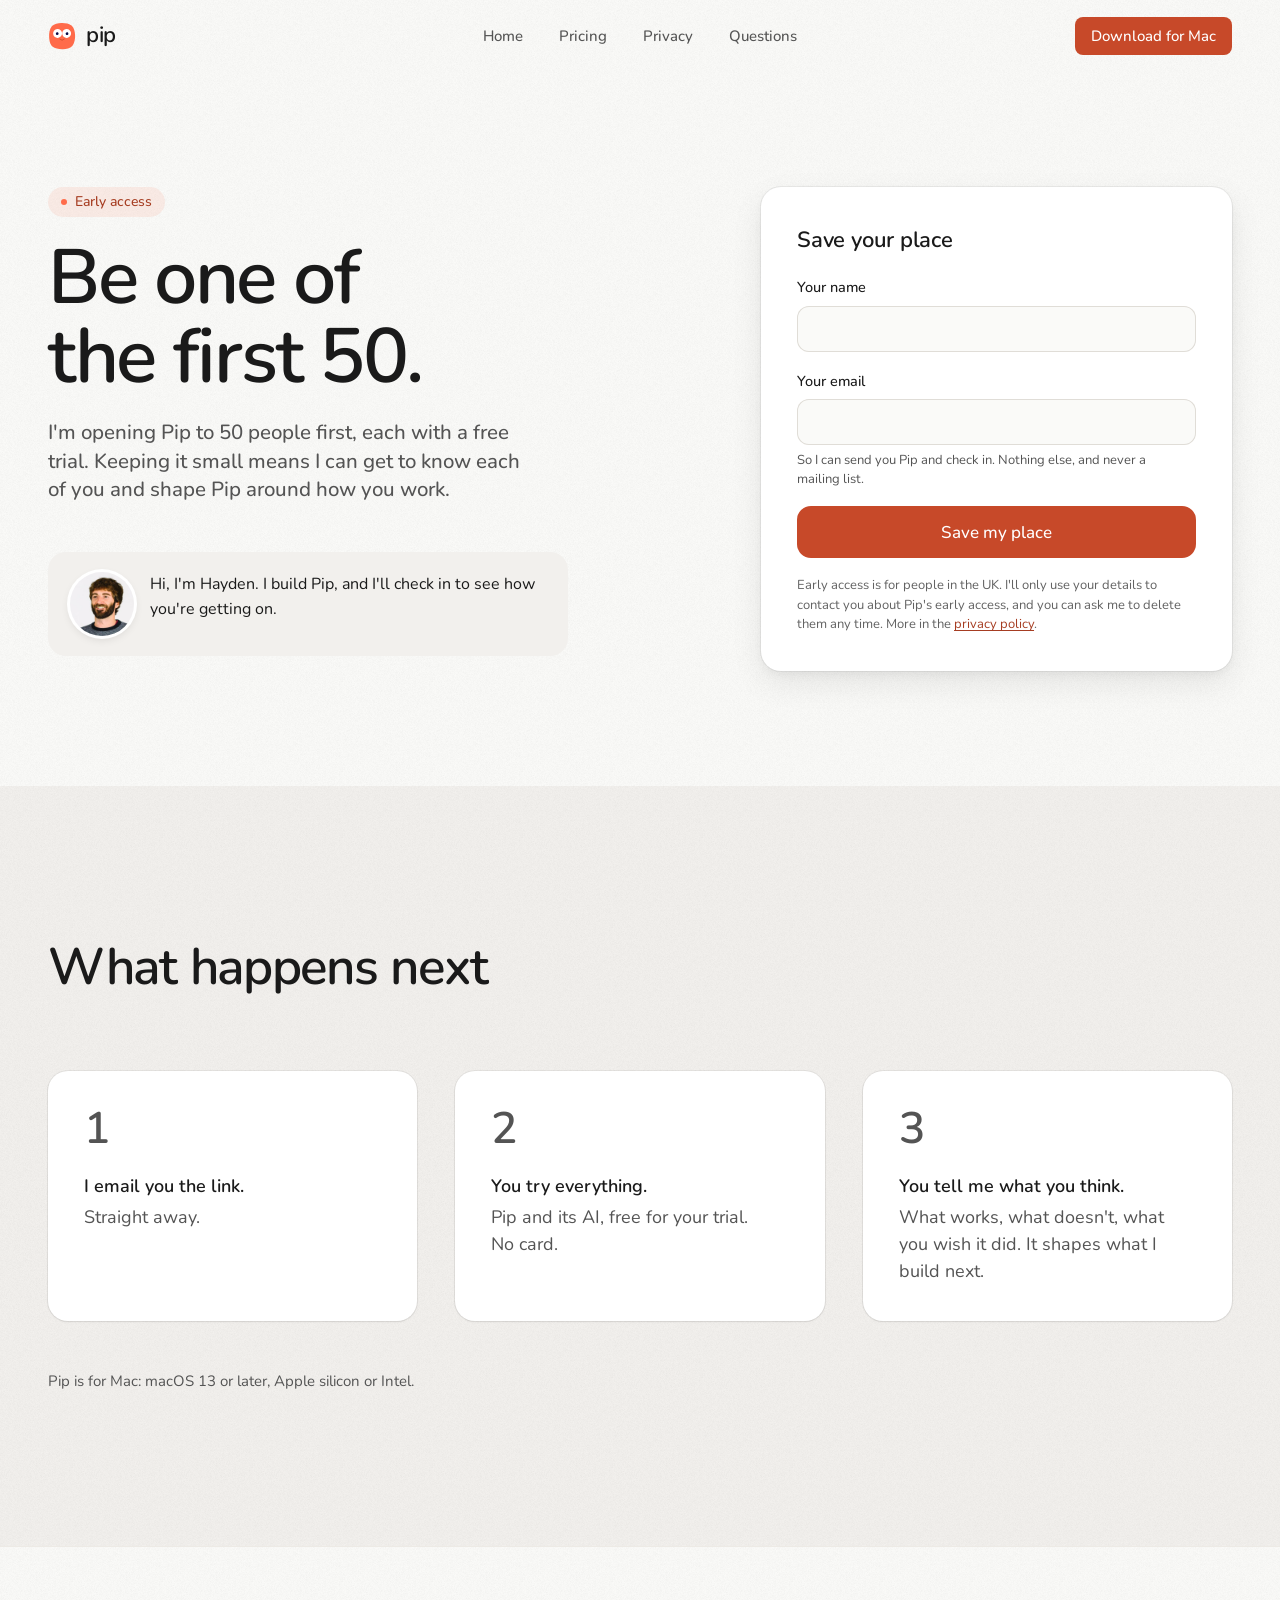
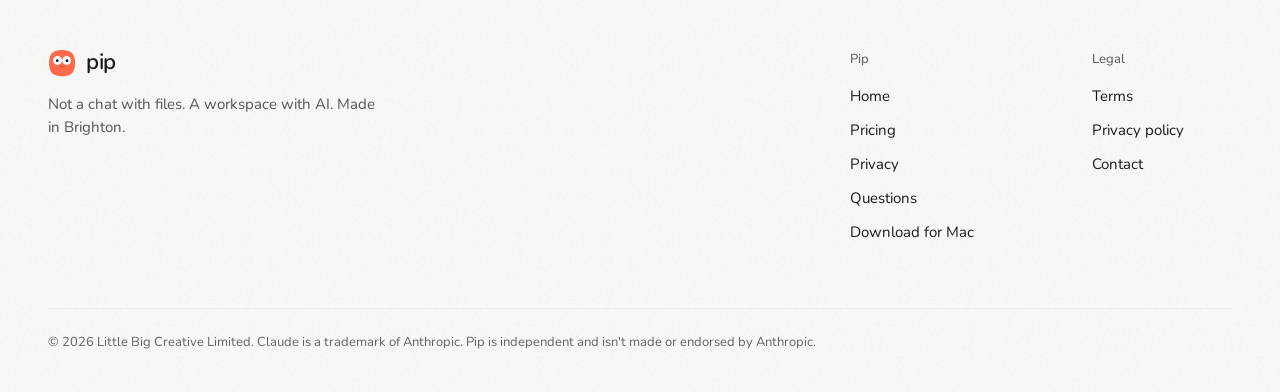
==== commit 6f415140: "Send Pip by email at sign-up, and a download page that just downloads The sign-up page now says what" ====
--- a/download.html
+++ b/download.html
@@ -5,7 +5,7 @@
 <meta name="viewport" content="width=device-width, initial-scale=1, viewport-fit=cover">
 <script>document.documentElement.classList.add("js");setTimeout(function(){if(!window.PIP_READY)document.documentElement.classList.add("no-reveal")},3000);</script>
 <title>Be one of Pip's first 50 · Pip</title>
-<meta name="description" content="Pip is opening to its first 50 people, each with a free trial. Save your place, and Hayden will send Pip to you.">
+<meta name="description" content="Pip is opening to its first 50 people, each with a free trial. Save your place, and Pip comes to your inbox straight away.">
 <link rel="canonical" href="https://hellopip.co.uk/download.html">
 <link rel="preload" href="assets/fonts/nunito-latin-wght-normal.woff2" as="font" type="font/woff2" crossorigin>
 <link rel="stylesheet" href="css/site.css">
@@ -24,7 +24,7 @@
 <meta property="og:site_name" content="Pip">
 <meta property="og:locale" content="en_GB">
 <meta property="og:title" content="Be one of Pip's first 50">
-<meta property="og:description" content="Pip is opening to its first 50 people, each with a free trial. Save your place, and Hayden will send Pip to you.">
+<meta property="og:description" content="Pip is opening to its first 50 people, each with a free trial. Save your place, and Pip comes to your inbox straight away.">
 <meta property="og:url" content="https://hellopip.co.uk/download.html">
 <meta property="og:image" content="https://hellopip.co.uk/assets/og-card.png">
 <meta property="og:image:width" content="1200">
@@ -32,7 +32,7 @@
 <meta property="og:image:alt" content="Pip, a workspace with AI for your Mac">
 <meta name="twitter:card" content="summary_large_image">
 <meta name="twitter:title" content="Be one of Pip's first 50">
-<meta name="twitter:description" content="Pip is opening to its first 50 people, each with a free trial. Save your place, and Hayden will send Pip to you.">
+<meta name="twitter:description" content="Pip is opening to its first 50 people, each with a free trial. Save your place, and Pip comes to your inbox straight away.">
 <meta name="twitter:image" content="https://hellopip.co.uk/assets/og-card.png">
 </head>
 <body data-page="download">
@@ -134,7 +134,7 @@
       <figure class="join-note">
         <img class="join-face" src="assets/img/hayden-avatar.jpg" width="320" height="320" alt="Hayden" decoding="async">
         <blockquote>
-          <p>Hi, I'm Hayden. I build Pip, and I'll send it to you myself, then check in to see how you're getting on.</p>
+          <p>Hi, I'm Hayden. I build Pip, and I'll check in to see how you're getting on.</p>
         </blockquote>
       </figure>
     </div>
@@ -148,7 +148,7 @@
         <div class="field">
           <label for="join-email">Your email</label>
           <input id="join-email" name="email" type="email" autocomplete="email" maxlength="254" required aria-describedby="join-email-why">
-          <p class="field-hint" id="join-email-why">So I can send your invite and check in. Nothing else, and never a mailing list.</p>
+          <p class="field-hint" id="join-email-why">So I can send you Pip and check in. Nothing else, and never a mailing list.</p>
         </div>
         <div class="field-trap" aria-hidden="true"><label for="join-site">Leave this empty</label><input id="join-site" name="website" type="text" tabindex="-1" autocomplete="off"></div>
         <p class="join-error" data-signup-error role="alert" hidden></p>
@@ -156,7 +156,7 @@
         <p class="join-small">Early access is for people in the UK. I'll only use your details to contact you about Pip's early access, and you can ask me to delete them any time. More in the <a href="privacy-policy.html">privacy policy</a>.</p>
       </form>
       <form class="join-form join-more" data-signup-more hidden novalidate tabindex="-1" aria-labelledby="join-more-h">
-        <p class="join-saved"><svg class="i i-16" aria-hidden="true" focusable="false"><use href="#i-check"/></svg><span data-signup-saved>You're on the list.</span></p>
+        <p class="join-saved"><svg class="i i-16" aria-hidden="true" focusable="false"><use href="#i-check"/></svg><span data-signup-saved>Your place is saved.</span></p>
         <h2 class="join-h" id="join-more-h">Three quick questions</h2>
         <p class="join-more-why">They help me make sure Pip reaches the right people and gets used in the right way, and that you get the right kind of help from me, whatever that looks like. All optional.</p>
         <div class="field">
@@ -191,8 +191,8 @@
       </form>
       <div class="join-done" data-signup-done hidden tabindex="-1">
         <span class="join-done-face"><svg class="pf pf-48" aria-hidden="true" focusable="false"><use href="#pip-face"/></svg></span>
-        <h2 class="join-h" data-signup-thanks>Thanks. You're on the list.</h2>
-        <p data-signup-next>I'll send Pip to you myself. Keep an eye out for an email from Hayden at Pip.</p>
+        <h2 class="join-h" data-signup-thanks>Thanks.</h2>
+        <p data-signup-next>I've sent Pip to you. If it isn't there in a few minutes, check your junk folder.</p>
         <p class="join-small">Pip runs on Macs with macOS 13 or later, Apple silicon or Intel.</p>
       </div>
     </div>
@@ -206,7 +206,7 @@
       <h2 class="h2" id="next-h">What happens next</h2>
     </div>
     <ol class="steps stack-gap" data-reveal>
-      <li class="card step"><span class="step-n tnum" aria-hidden="true">1</span><p><b>I email you.</b> Pip comes from me, not a robot.</p></li>
+      <li class="card step"><span class="step-n tnum" aria-hidden="true">1</span><p><b>I email you the link.</b> Straight away.</p></li>
       <li class="card step"><span class="step-n tnum" aria-hidden="true">2</span><p><b>You try everything.</b> Pip and its AI, free for your trial. No card.</p></li>
       <li class="card step"><span class="step-n tnum" aria-hidden="true">3</span><p><b>You tell me what you think.</b> What works, what doesn't, what you wish it did. It shapes what I build next.</p></li>
     </ol>
--- a/css/site.css
+++ b/css/site.css
@@ -2834,6 +2834,12 @@
 .join-done-face { margin-bottom: 4px; }
 .join-mac { margin-top: clamp(32px, 4vw, 48px); font-size: 15px; color: var(--text-secondary); }
 
+/* get.html: until the script has picked the file, only the face, the title
+   and the steps show, so nothing flashes. Without the script (or if it
+   breaks, .no-reveal) the two plain links are the page. */
+.get-small { max-width: 46ch; font-size: 15px; line-height: 1.55; color: var(--text-secondary); }
+.js:not(.no-reveal) [data-get]:not(.is-ready) :is([data-get-lead], [data-get-btns], [data-get-small]) { visibility: hidden; }
+
 .steps { list-style: none; display: grid; grid-template-columns: repeat(3, minmax(0, 1fr)); gap: var(--col-gap); }
 .step { display: flex; flex-direction: column; gap: 22px; }
 .step-n { font-size: 44px; font-weight: var(--weight-semibold); line-height: 1; letter-spacing: -0.03em; color: var(--text-secondary); }
